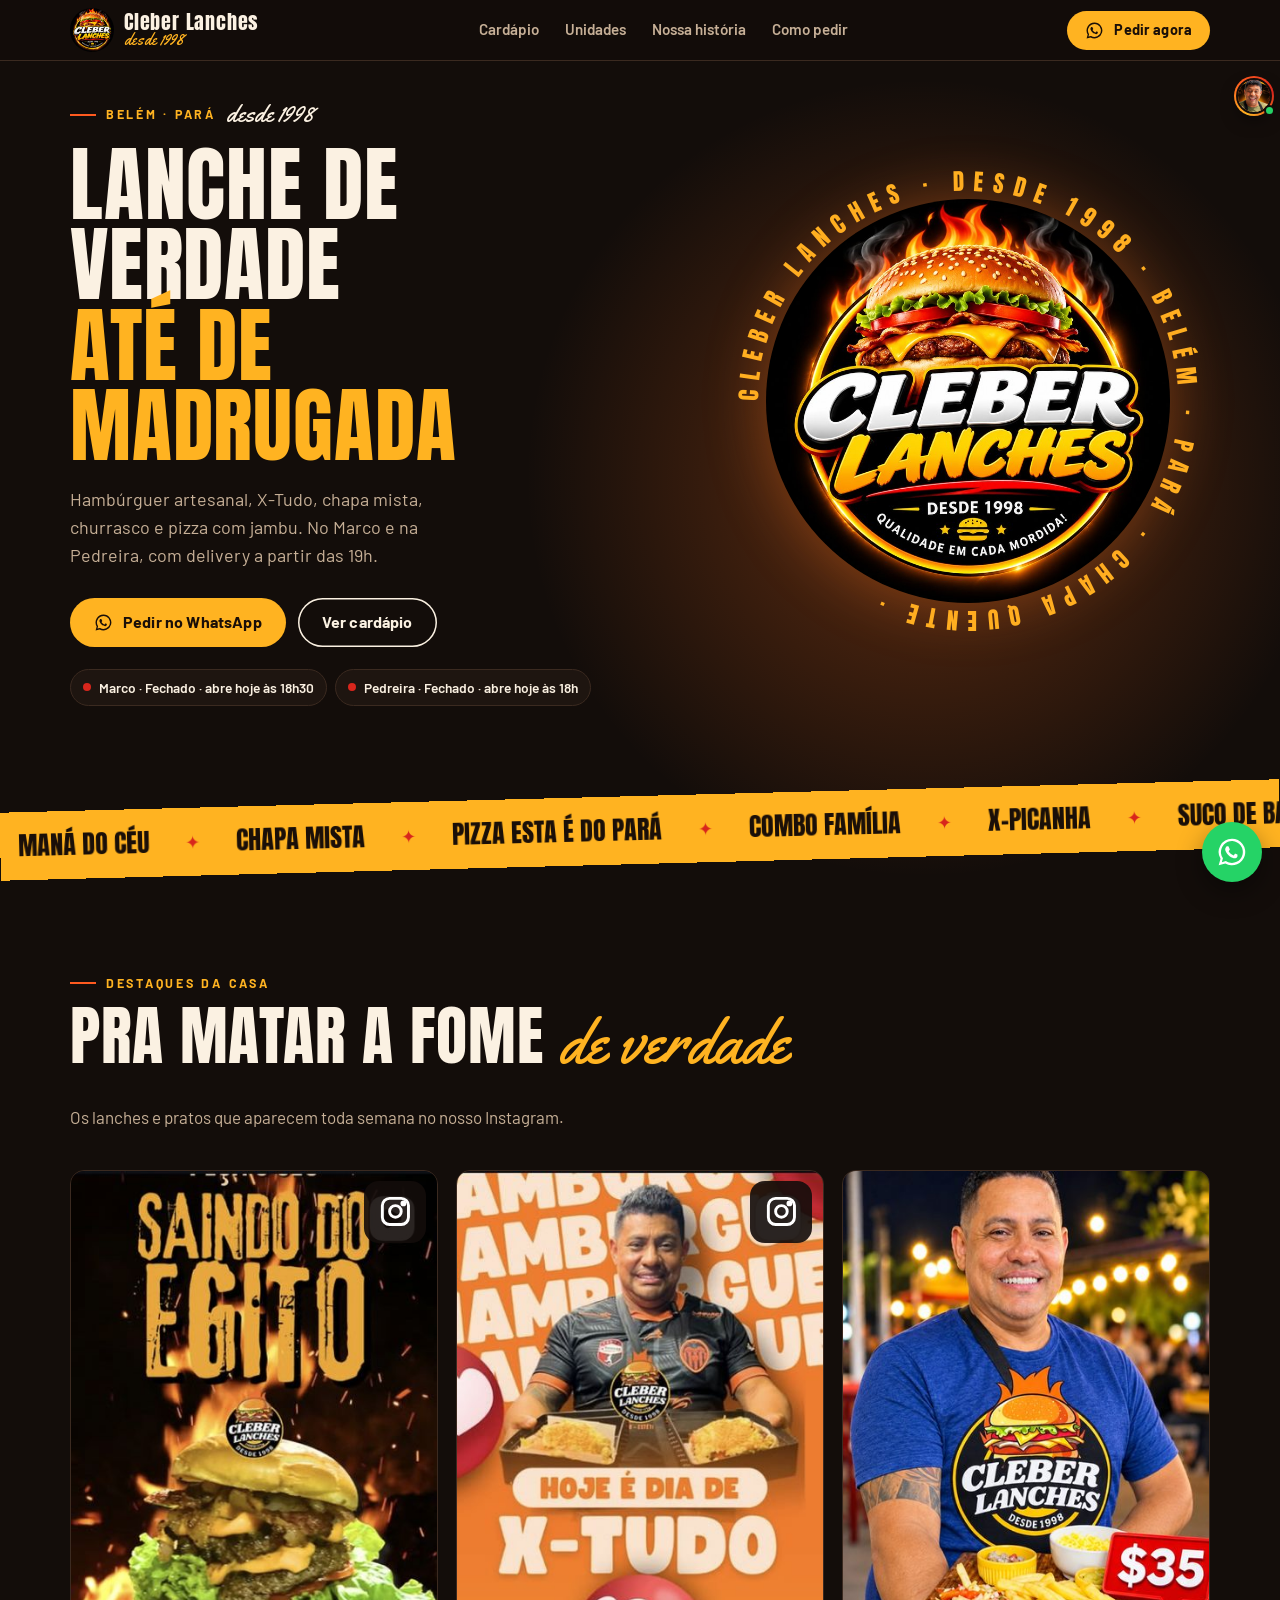
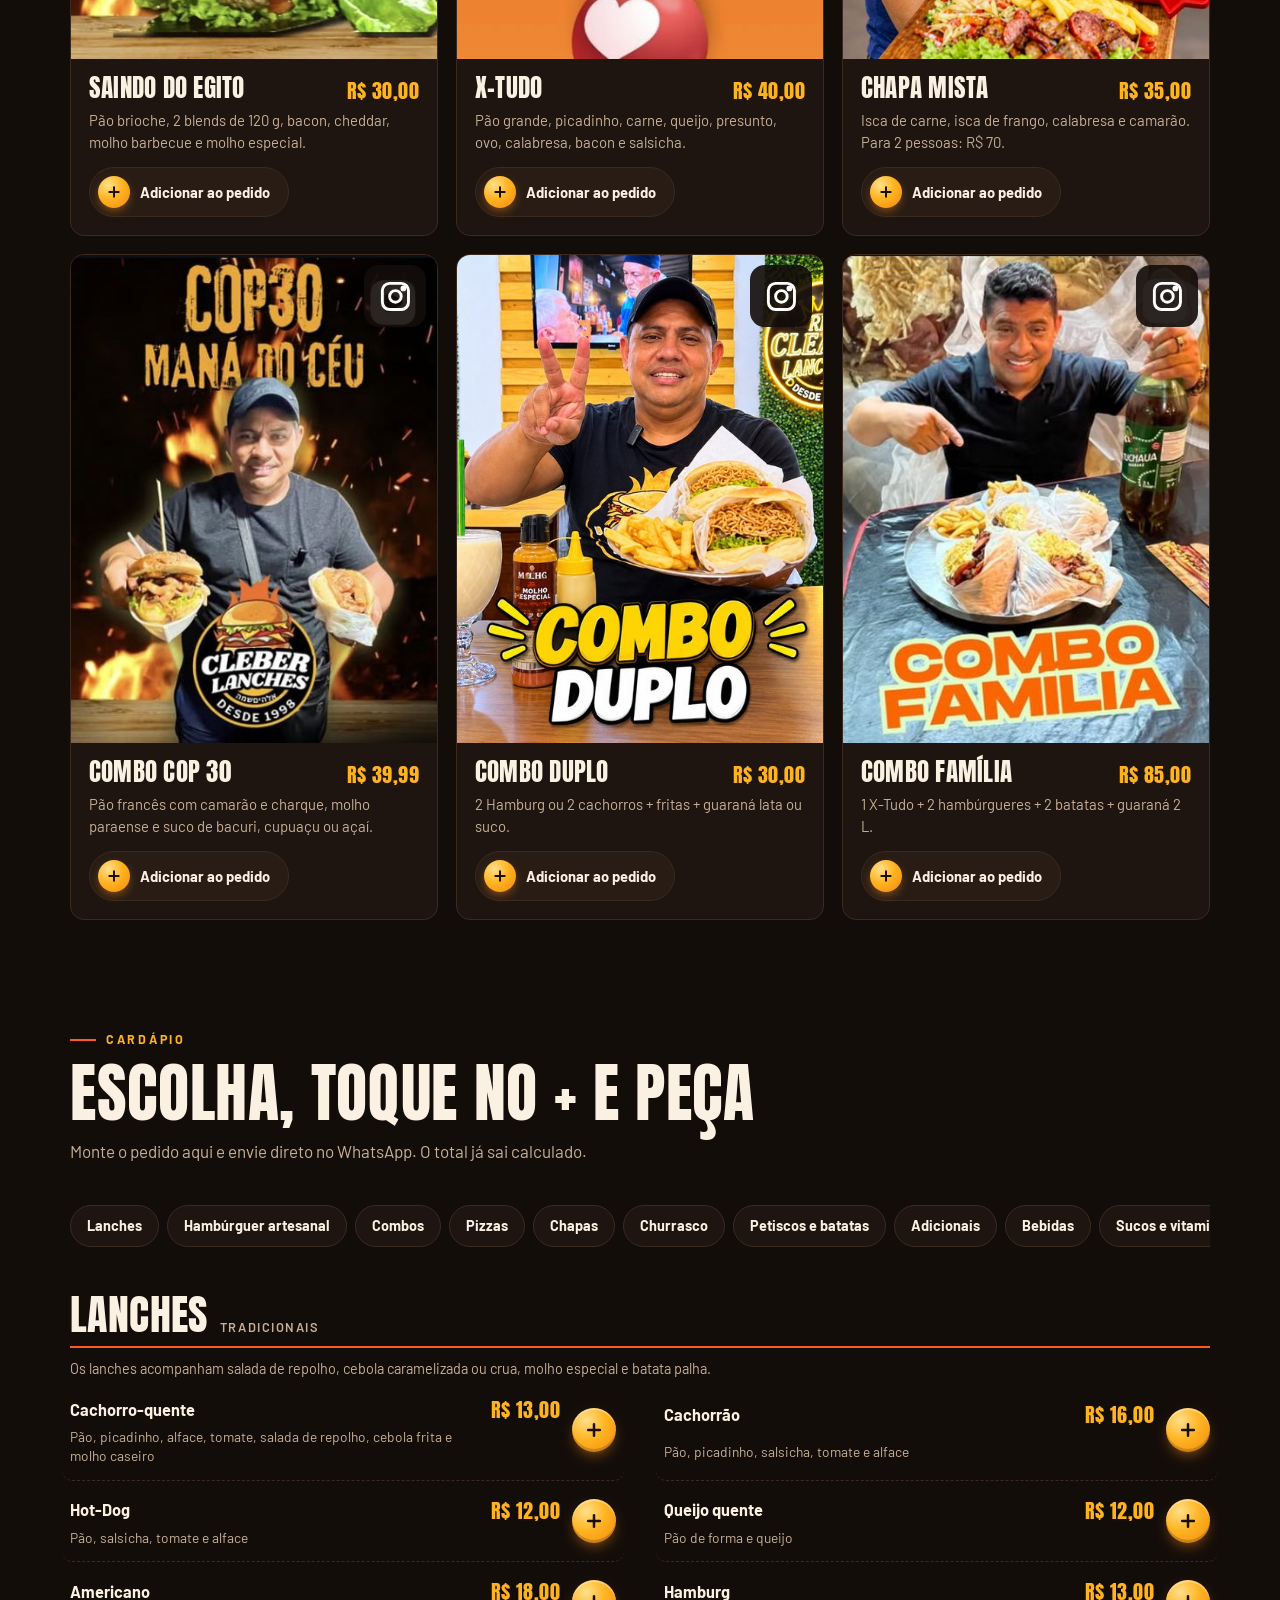
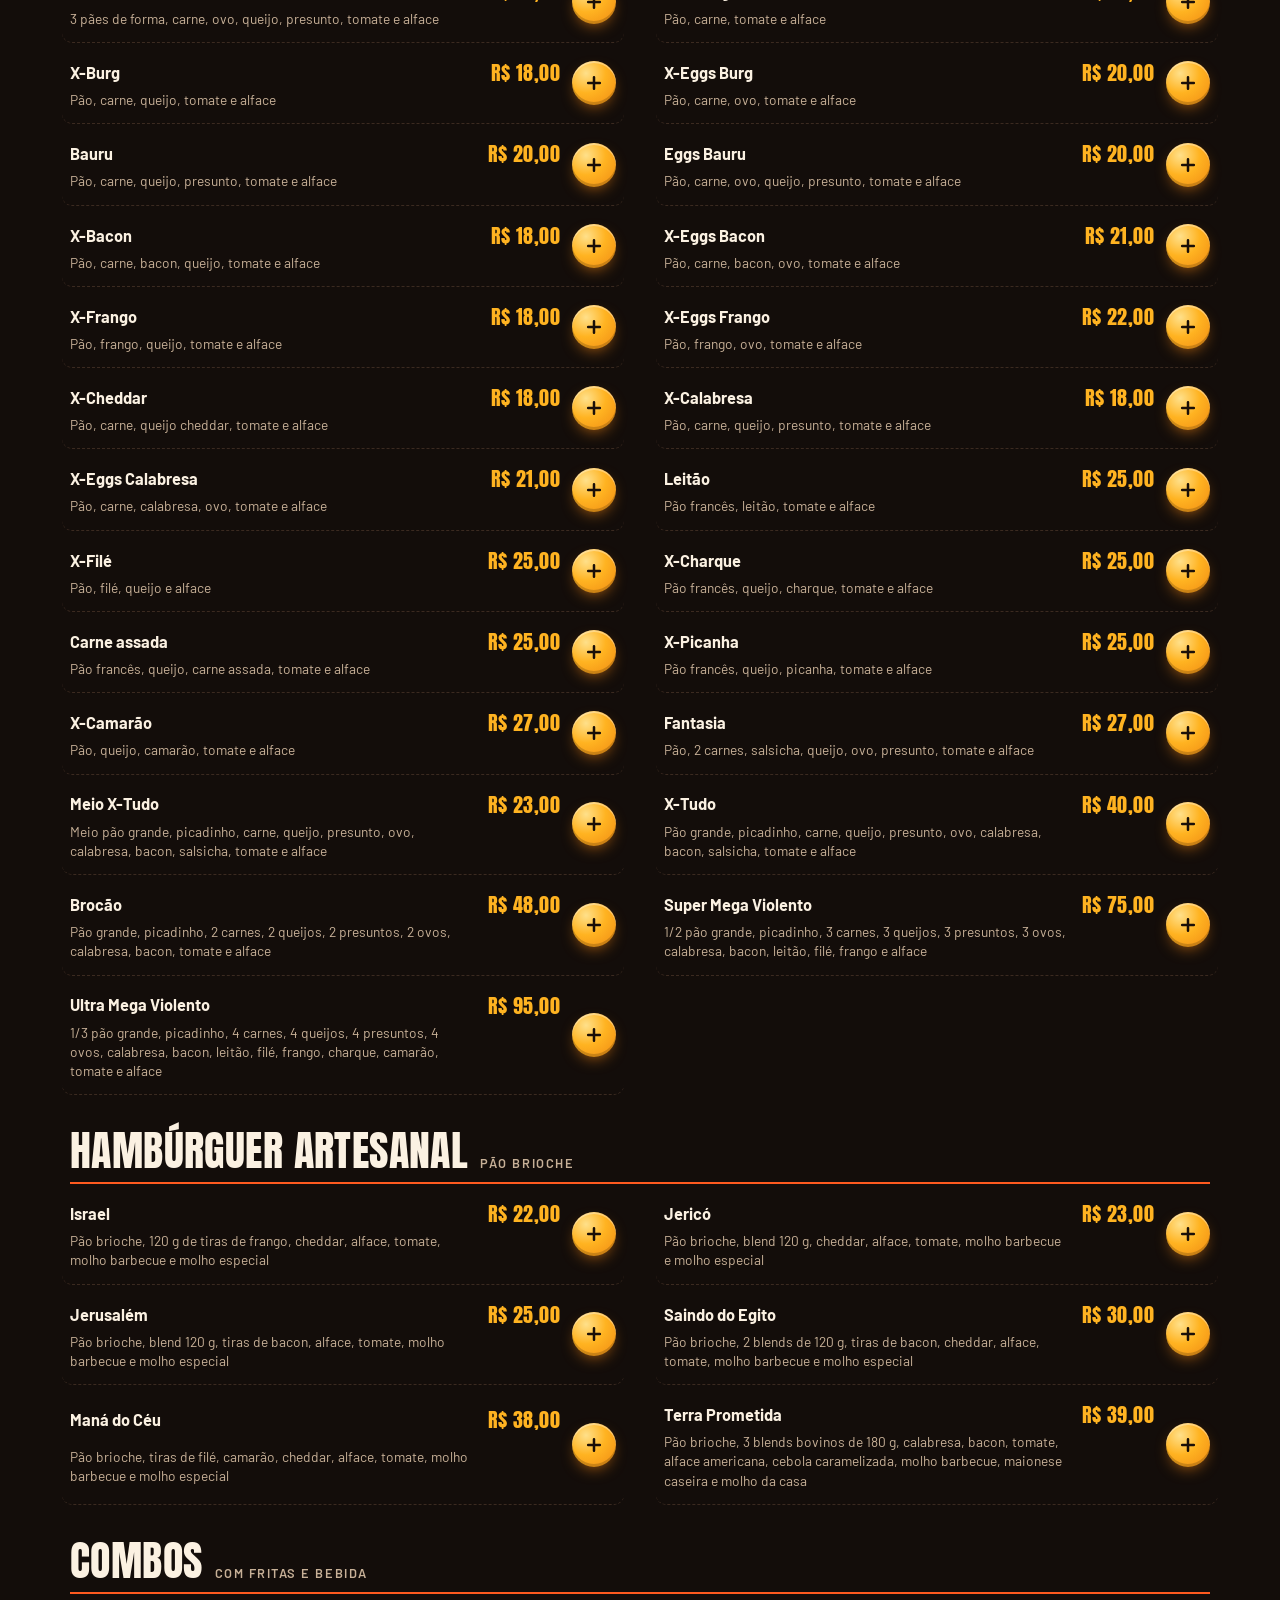
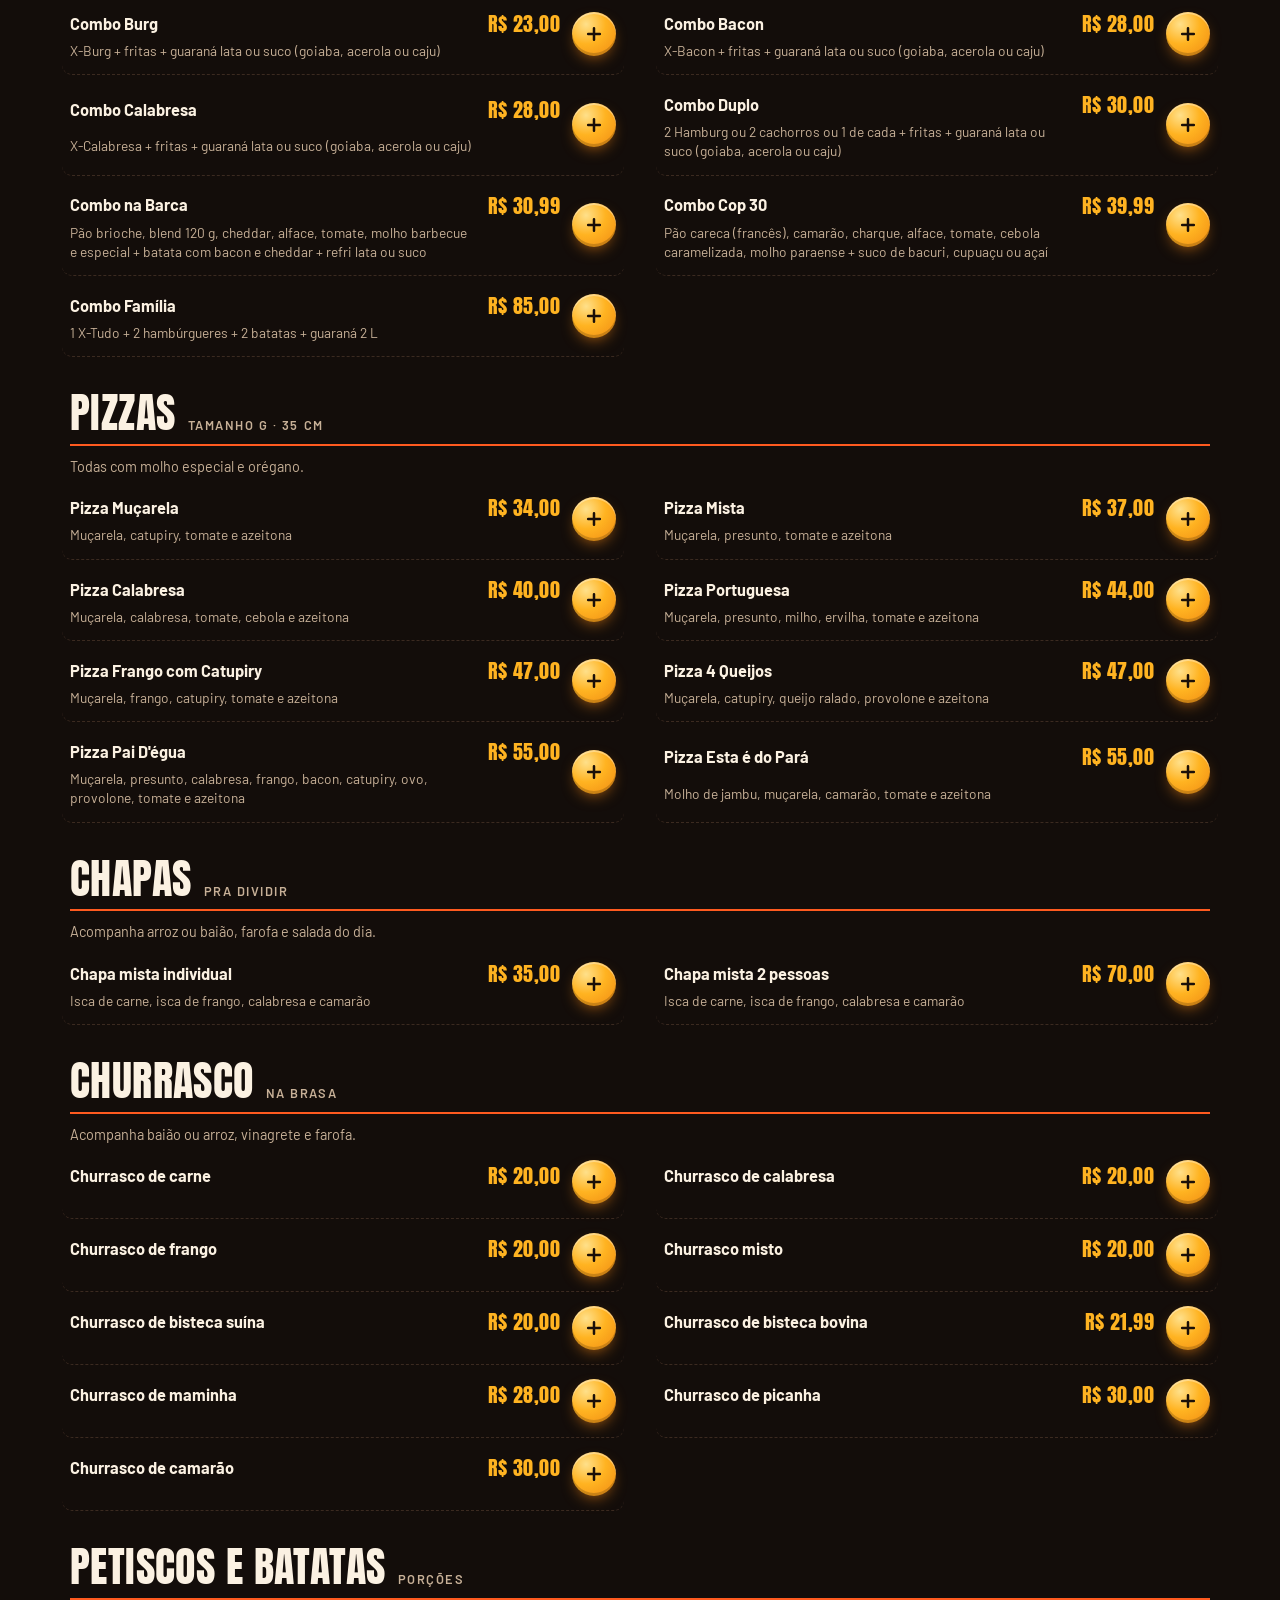
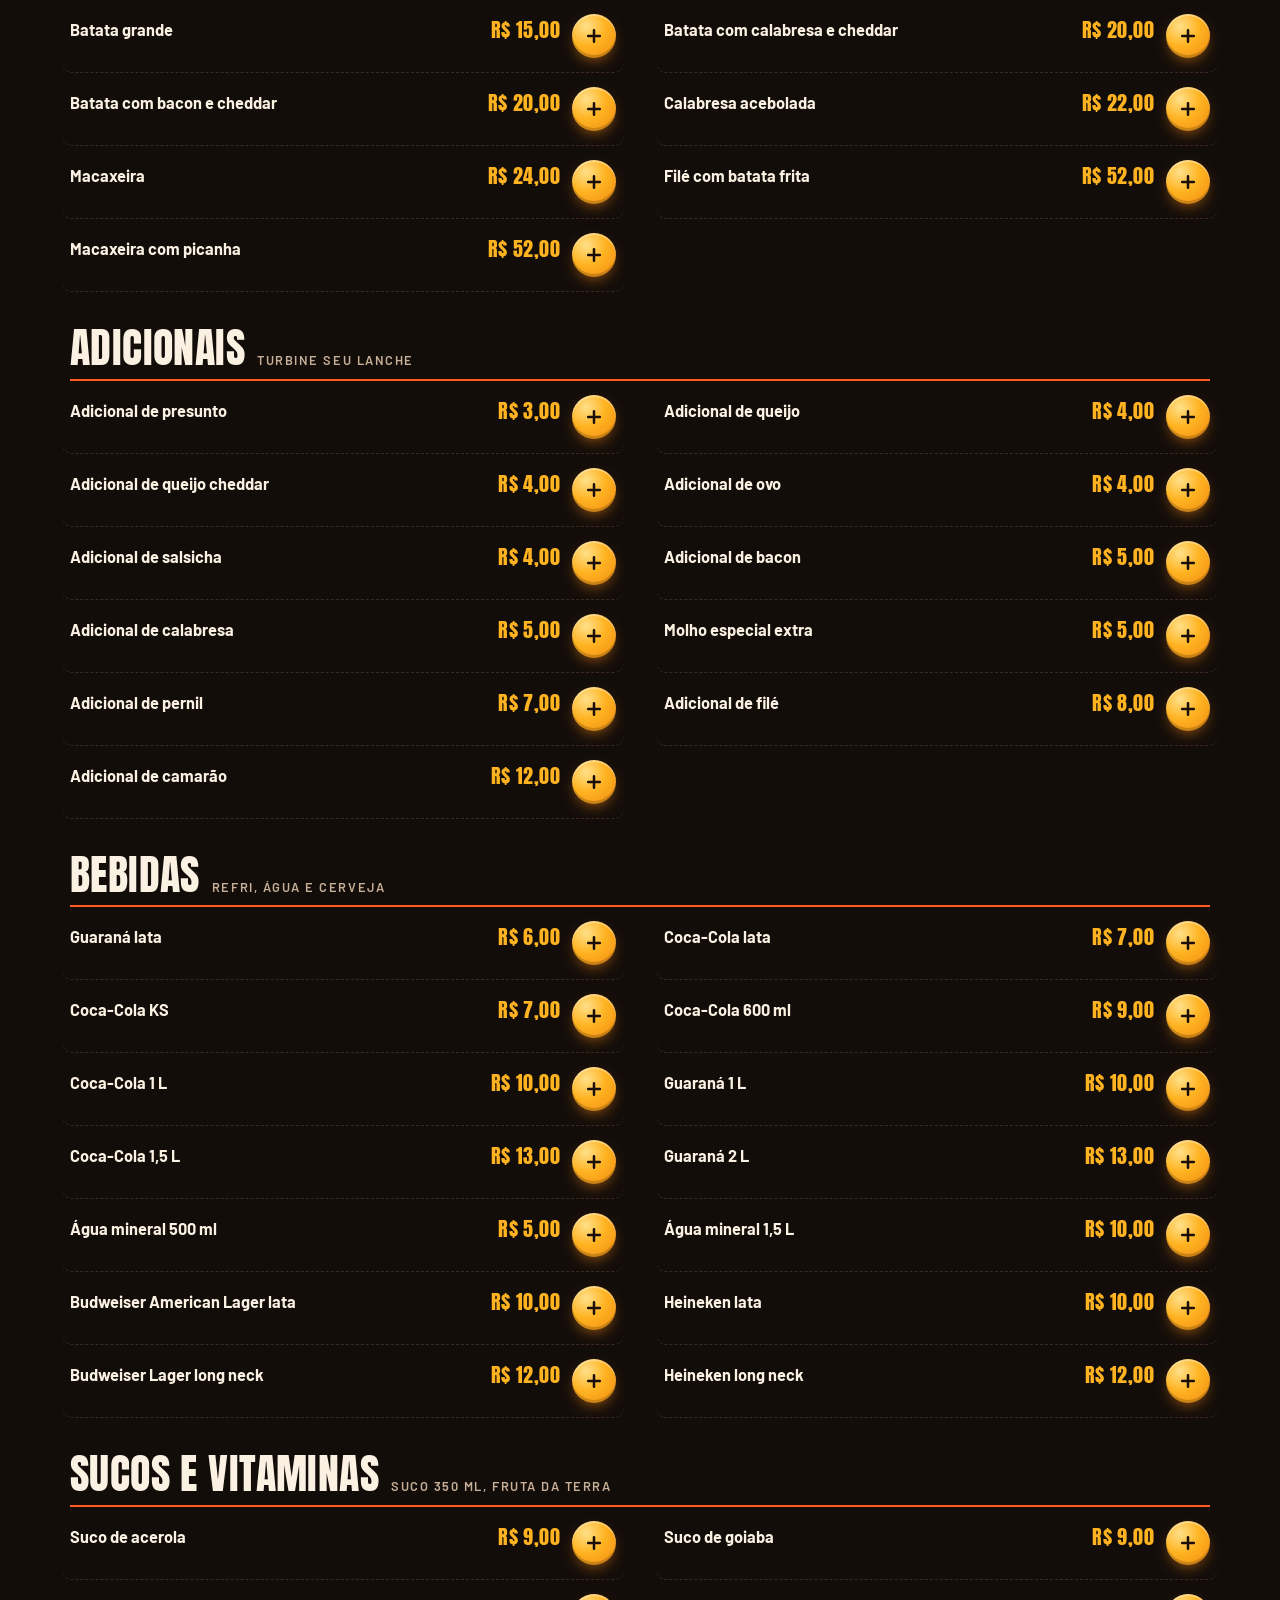
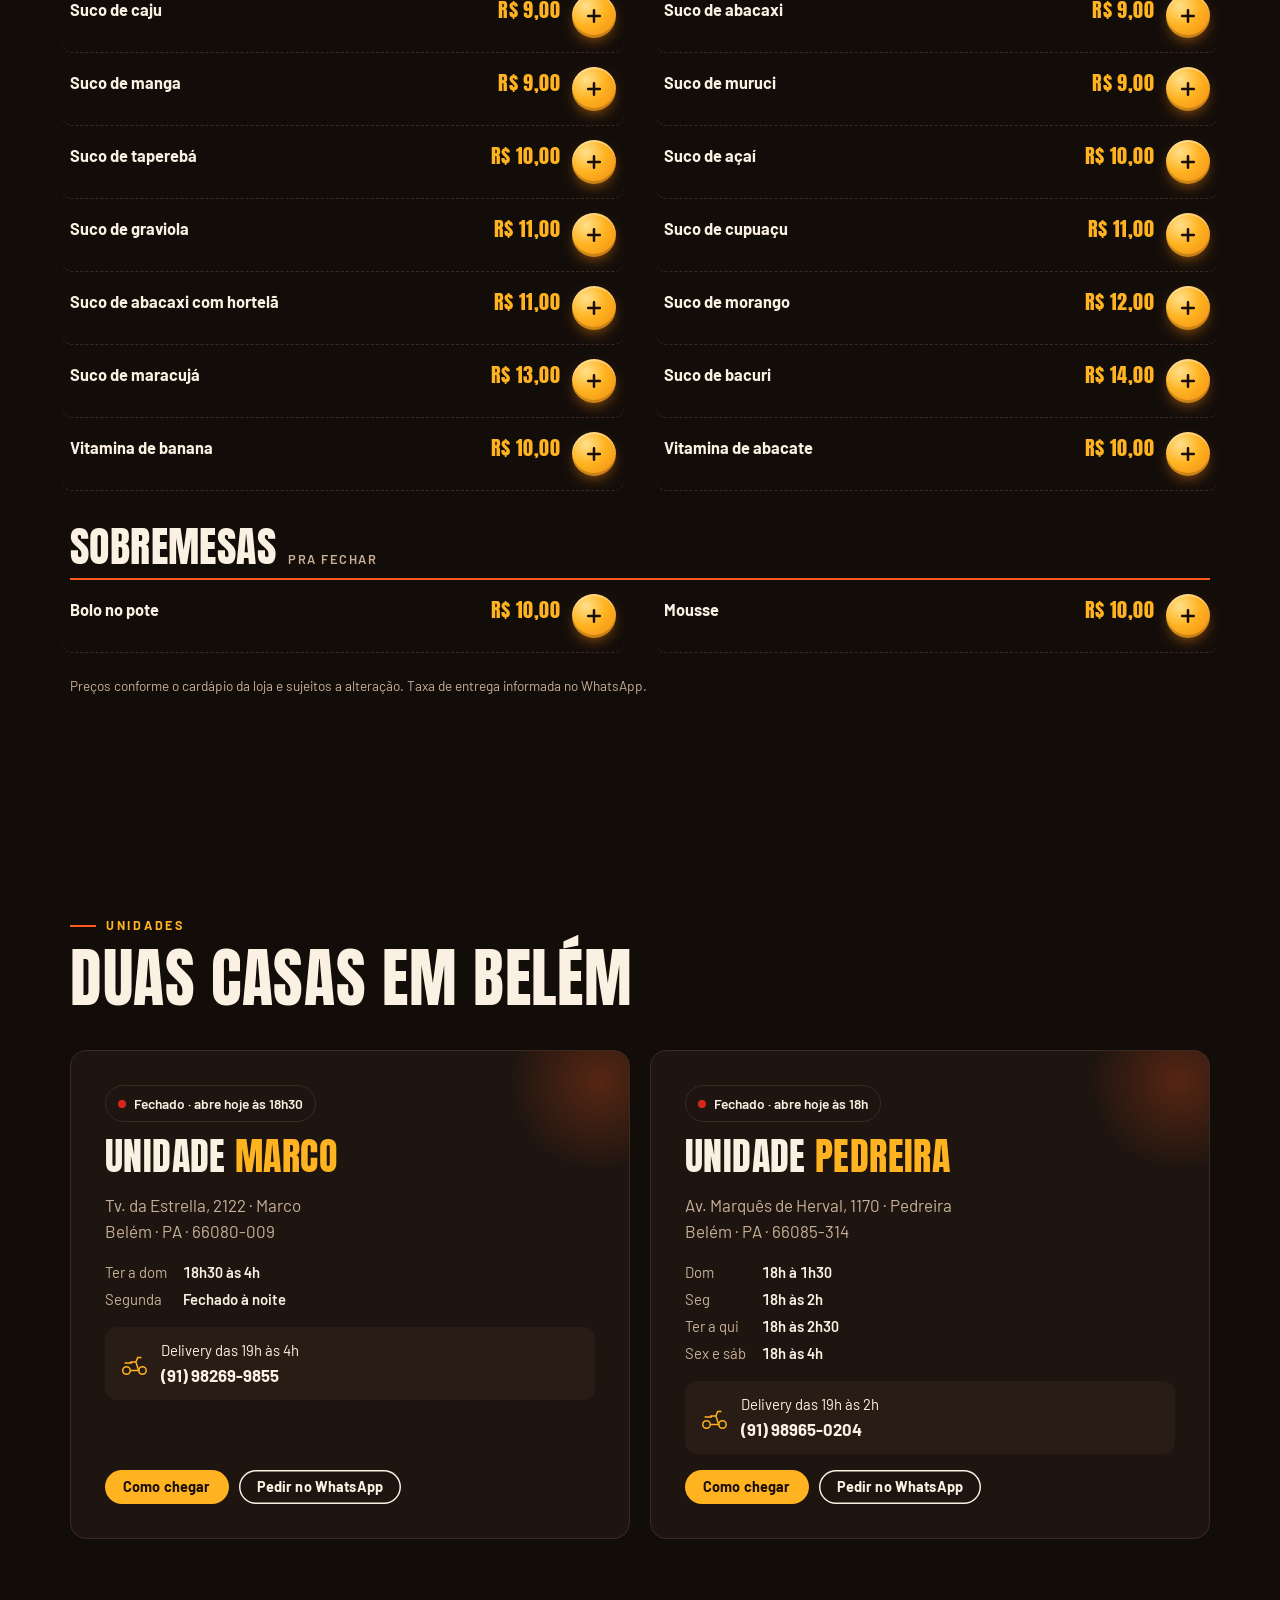
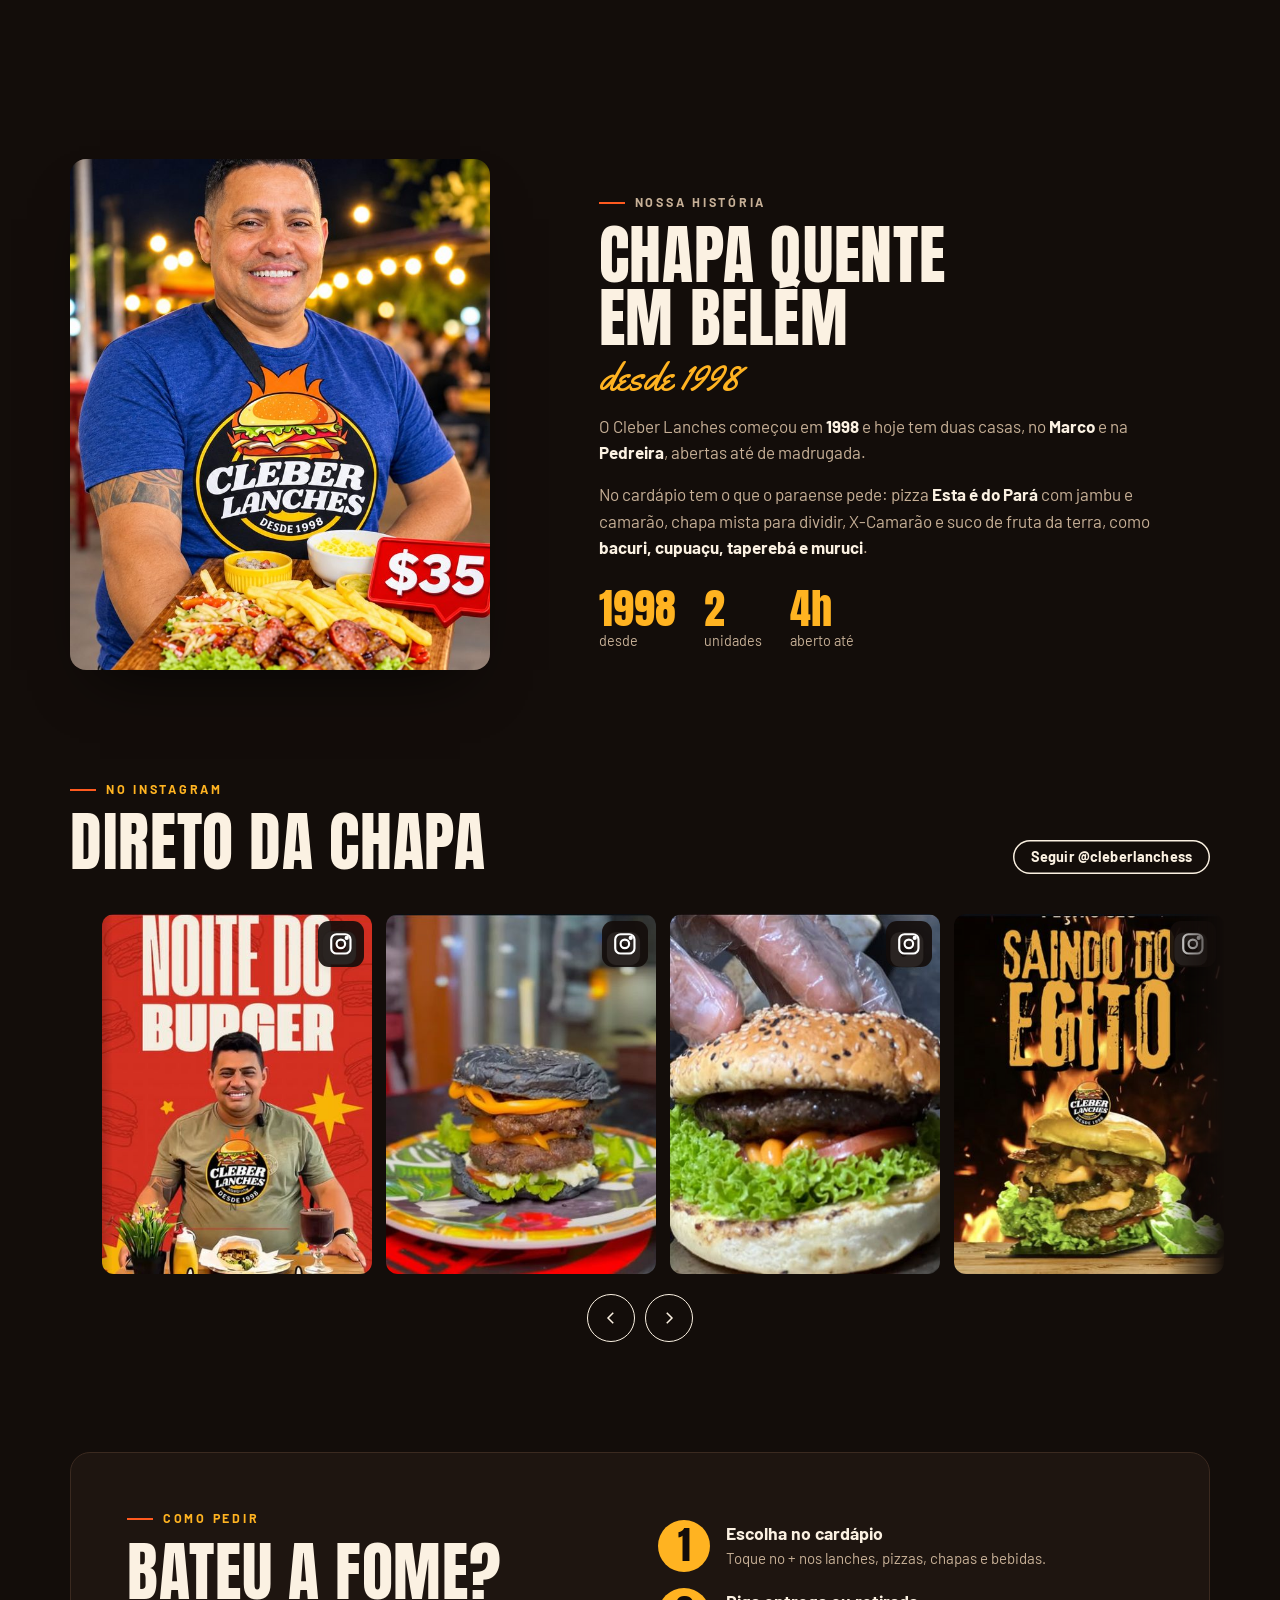
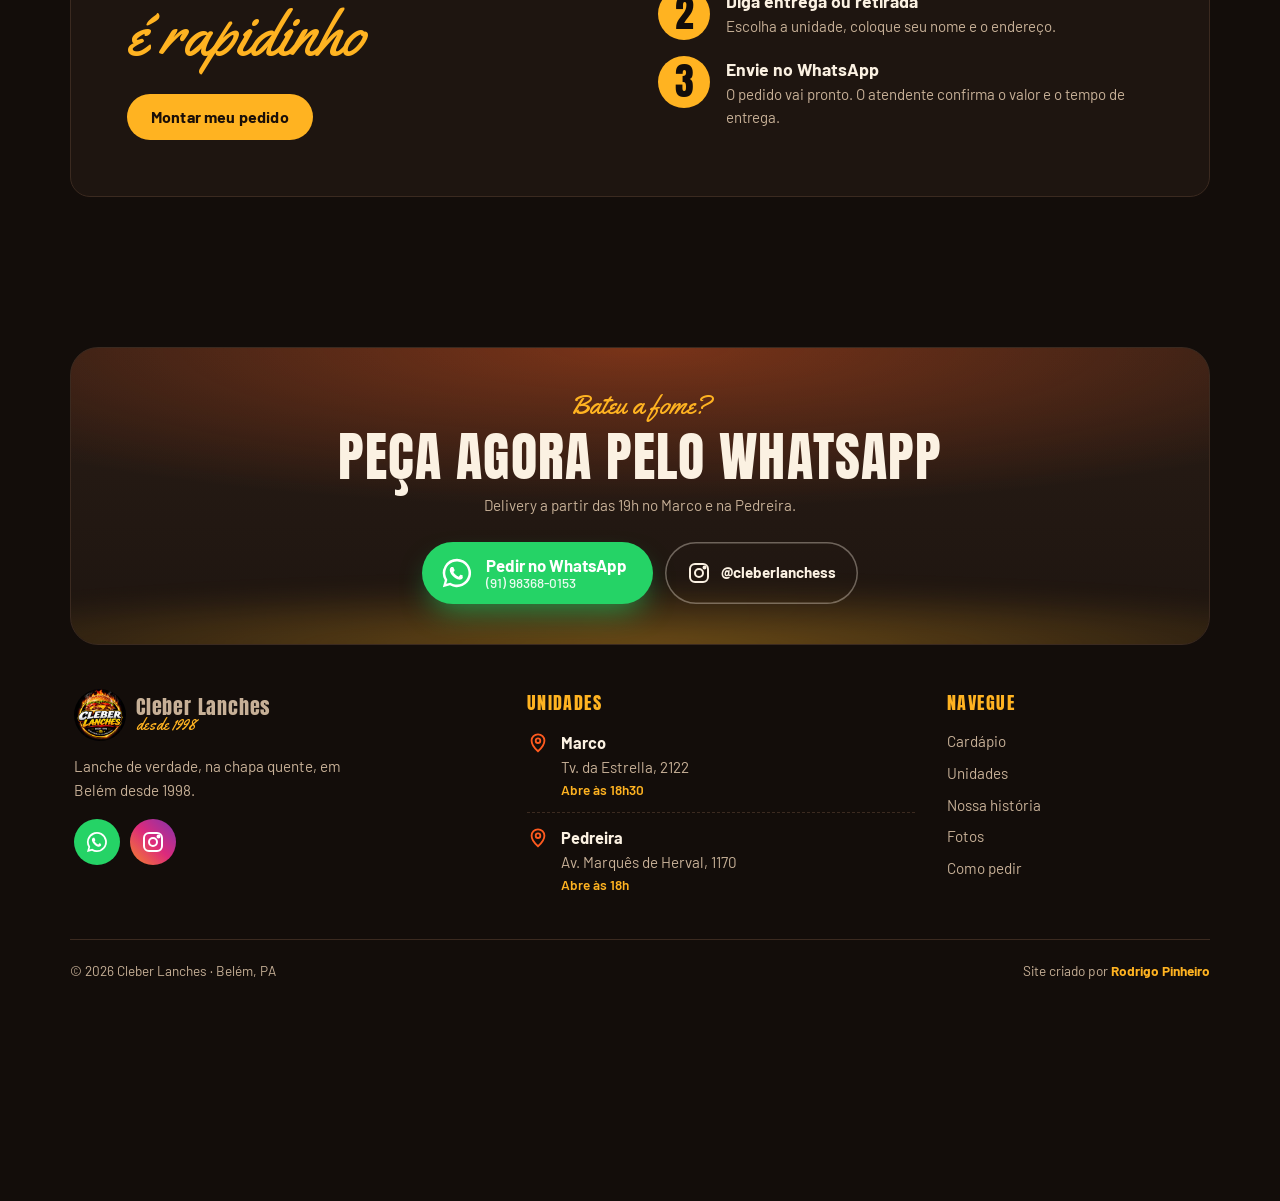
==== index.html @ 730f3876 "Novo rodapé de lançamento com WhatsApp, Instagram e unidades Co-Authored-By: Claude Opus 5.5 <norepl" ====
<!doctype html><html lang="pt-BR"><head><meta charset="utf-8"><meta name="theme-color" content="#130d0a"><meta name="viewport" content="width=device-width,initial-scale=1,viewport-fit=cover"><style>:root{color-scheme:dark}body{margin:0}img{max-width:100%}[hidden]{display:none!important}</style><title>Cleber Lanches</title>
<meta name="claude:viewport-fit-sides" content="cover">
<link rel="preconnect" href="https://fonts.googleapis.com">
<link rel="stylesheet" href="https://fonts.googleapis.com/css2?family=Anton&family=Barlow:wght@400;500;600;700&family=Yellowtail&display=swap">
<style>
/* Layout: lanchonete à noite em Belém — chapa quente no topo, letreiro correndo, cardápio de balcão com pedido direto no WhatsApp */
:root{
  --bg:#130d0a; --panel:#1e1510; --panel2:#281c15; --line:#3b2a20; --fg:#fbf1e2; --muted:#c7b097;
  --amber:#ffb321; --flame:#ff5a1f; --red:#d8261c; --wa:#25d366;
  --display:"Anton","Impact","Arial Narrow Bold",sans-serif;
  --body:"Barlow","Helvetica Neue",Arial,sans-serif;
  --script:"Yellowtail","Brush Script MT",cursive;
  --ease:cubic-bezier(.2,.7,.2,1);
  color-scheme:dark;
}
*{box-sizing:border-box}
html{overflow-x:hidden;overflow-x:clip;scroll-behavior:smooth}
body{background:var(--bg);color:var(--fg);font-family:var(--body);font-size:17px;line-height:1.55;overflow-x:hidden;overflow-x:clip;-webkit-font-smoothing:antialiased;
  padding-left:max(16px,env(safe-area-inset-left,0px));padding-right:max(16px,env(safe-area-inset-right,0px))}
body::before{content:"";position:fixed;inset:0 0 auto;height:env(safe-area-inset-top,0px);z-index:30;background:var(--bg)}
.wrap{max-width:1140px;margin:0 auto}
.bleed{margin-inline:calc(-1 * max(16px,env(safe-area-inset-left,0px)))}
img{max-width:100%;display:block}
a{color:inherit}
:focus-visible{outline:2px solid var(--amber);outline-offset:3px;border-radius:6px}
h1,h2,h3{font-family:var(--display);font-weight:400;line-height:.98;letter-spacing:.01em;text-transform:uppercase;margin:0;text-wrap:balance}
h2{font-size:clamp(2.3rem,6.4vw,4rem)}
p{margin:0}
.script{font-family:var(--script);color:var(--amber);text-transform:none;letter-spacing:0}
.eyebrow{font-weight:700;font-size:.78rem;letter-spacing:.22em;text-transform:uppercase;color:var(--amber);margin-bottom:12px;display:flex;align-items:center;gap:10px}
.eyebrow::before{content:"";width:26px;height:2px;background:var(--flame)}
.lede{color:var(--muted);max-width:52ch;margin-top:14px}
section{padding-block:clamp(64px,10vw,110px)}
.price{font-family:var(--display);font-size:1.25rem;color:var(--amber);white-space:nowrap;font-variant-numeric:tabular-nums;letter-spacing:.02em}
.ask{font-size:.78rem;font-weight:600;color:var(--muted);white-space:nowrap;text-transform:uppercase;letter-spacing:.08em}

/* header */
header{position:fixed;top:env(safe-area-inset-top,0px);left:0;right:0;z-index:20;background:rgba(19,13,10,.94);-webkit-backdrop-filter:blur(10px);backdrop-filter:blur(10px);
  border-bottom:1px solid var(--line);padding:8px max(16px,env(safe-area-inset-left,0px))}
header .wrap{display:flex;align-items:center;justify-content:space-between;gap:14px}
.brand{display:flex;align-items:center;gap:10px;text-decoration:none}
.brand img{width:44px;height:44px;border-radius:50%}
.brand span{font-family:var(--display);font-size:1.25rem;letter-spacing:.04em;line-height:1}
.brand small{display:block;font-family:var(--script);font-size:1rem;color:var(--amber);letter-spacing:0}
nav.top{display:flex;gap:26px;font-weight:600;font-size:.95rem}
nav.top a{text-decoration:none;color:var(--muted);transition:color .2s}
nav.top a:hover{color:var(--fg)}
.menu-btn{display:none;width:44px;height:44px;border-radius:50%;border:1px solid var(--line);color:var(--fg);place-items:center;text-decoration:none}
.menu-btn svg{width:20px;height:20px}
@media (max-width:880px){nav.top,header .head-cta{display:none}.menu-btn{display:grid}}
#mnav{position:fixed;inset:0;z-index:40;background:var(--bg);display:flex;flex-direction:column;justify-content:center;gap:4px;padding:80px max(28px,env(safe-area-inset-left,0px)) 40px;
  clip-path:circle(0 at calc(100% - 40px) 34px);visibility:hidden;transition:clip-path .7s var(--ease),visibility .7s}
#mnav.open,#mnav:target{clip-path:circle(150% at calc(100% - 40px) 34px);visibility:visible}
#mnav a{font-family:var(--display);font-size:2.8rem;text-transform:uppercase;text-decoration:none;line-height:1.15}
#mnav a:nth-child(even){color:var(--amber)}
#mnav .close{position:absolute;top:calc(14px + env(safe-area-inset-top,0px));right:max(16px,env(safe-area-inset-right,0px));width:44px;height:44px;border-radius:50%;border:1px solid var(--line);display:grid;place-items:center;font-size:1.5rem;text-decoration:none;font-family:var(--body)}

.btn{position:relative;overflow:hidden;isolation:isolate;display:inline-flex;align-items:center;justify-content:center;gap:10px;padding:15px 24px;border-radius:999px;border:0;cursor:pointer;
  background:var(--amber);color:#1a0f08;font:700 1rem/1 var(--body);text-decoration:none;letter-spacing:.01em;transition:color .35s,transform .2s}
.btn::before{content:"";position:absolute;inset:0;background:var(--flame);transform:translateY(101%);transition:transform .45s var(--ease);z-index:-1}
.btn:hover::before{transform:none}.btn:hover{color:#fff}
.btn:active{transform:scale(.97)}
.btn.line{background:transparent;color:var(--fg);box-shadow:inset 0 0 0 1.5px var(--fg)}
.btn.line::before{background:var(--fg)}.btn.line:hover{color:var(--bg)}
.btn.small{padding:10px 18px;font-size:.9rem}
.btn svg{width:19px;height:19px;flex:none}

/* hero */
.hero{display:grid;grid-template-columns:minmax(0,1.1fr) minmax(0,.9fr);gap:clamp(28px,5vw,64px);align-items:center;padding-top:calc(96px + env(safe-area-inset-top,0px));padding-bottom:clamp(48px,7vw,80px);position:relative}
.hero::before{content:"";position:absolute;right:-10%;top:10%;width:70%;aspect-ratio:1;background:radial-gradient(closest-side,rgba(255,110,30,.33),rgba(255,90,31,0));pointer-events:none;z-index:-1}
.hero .eyebrow .script{font-size:1.5rem;letter-spacing:0;text-transform:none;color:var(--fg);font-weight:400}
.hero>div{min-width:0}
.hero h1{font-size:clamp(3rem,11vw,5.4rem)}
@media (min-width:861px){.hero h1{font-size:clamp(3.4rem,6.4vw,5.6rem)}}
.hero h1 .hot{color:var(--amber);display:block}
.hero p.sub{font-size:1.12rem;color:var(--muted);max-width:40ch;margin-top:20px}
.ctas{display:flex;flex-wrap:wrap;gap:12px;margin-top:28px}
.status{display:flex;flex-wrap:wrap;gap:8px;margin-top:22px}
.chip{display:inline-flex;align-items:center;gap:8px;padding:7px 12px;border-radius:999px;background:var(--panel);border:1px solid var(--line);font-size:.86rem;font-weight:600}
.chip i{width:8px;height:8px;border-radius:50%;background:var(--muted);flex:none}
.chip.open i{background:var(--wa);box-shadow:0 0 0 0 rgba(37,211,102,.6);animation:live 2s infinite}
.chip.closed i{background:var(--red)}
@keyframes live{0%,100%{box-shadow:0 0 0 0 rgba(37,211,102,.55)}50%{box-shadow:0 0 0 6px rgba(37,211,102,0)}}
.portrait{position:relative;width:min(100%,460px);justify-self:center;aspect-ratio:1}
.portrait img{position:absolute;inset:6%;width:88%;height:88%;border-radius:50%;object-fit:cover;filter:drop-shadow(0 0 30px rgba(255,120,30,.35))}
.portrait svg.ring{position:absolute;inset:0;width:100%;height:100%;animation:spin 28s linear infinite}
.portrait svg.ring text{font:400 15px var(--display);letter-spacing:6.2px;fill:var(--amber)}
.portrait .tag{position:absolute;left:-3%;bottom:-5%;background:var(--red);color:#fff;font-family:var(--display);text-transform:uppercase;font-size:1.15rem;line-height:1.05;padding:12px 16px;border-radius:10px;transform:rotate(-6deg);box-shadow:0 14px 30px -10px rgba(0,0,0,.6)}
.portrait .tag b{display:block;font-size:1.7rem;color:#ffd96b;font-weight:400}
@keyframes spin{to{transform:rotate(360deg)}}
@media (max-width:860px){.hero{grid-template-columns:1fr}.portrait{width:min(86%,380px);order:-1}}

/* ticker */
.ticker{background:var(--amber);color:#1a0f08;overflow:hidden;padding-block:14px;transform:rotate(-1.5deg);margin-block:10px 0}
.ticker .row{display:flex;width:max-content;animation:tick 38s linear infinite}
.ticker span{font-family:var(--display);font-size:1.6rem;text-transform:uppercase;white-space:nowrap;padding-inline:18px;display:flex;align-items:center;gap:36px}
.ticker span::after{content:"✦";color:var(--red);font-size:1.1rem}
@keyframes tick{to{transform:translateX(-50%)}}

/* featured */
.head{display:flex;justify-content:space-between;align-items:end;gap:16px 32px;flex-wrap:wrap}
.feat{display:grid;grid-template-columns:repeat(3,minmax(0,1fr));gap:18px;margin-top:40px}
@media (max-width:900px){.feat{grid-template-columns:repeat(2,minmax(0,1fr))}}
@media (max-width:540px){.feat{grid-template-columns:1fr}}
.fcard{background:var(--panel);border:1px solid var(--line);border-radius:14px;overflow:hidden;display:flex;flex-direction:column;transition:transform .45s var(--ease),border-color .45s}
.fcard:hover{transform:translateY(-6px);border-color:var(--amber)}
.fcard .ph{aspect-ratio:3/4;overflow:hidden;background:#000;position:relative}
.fcard .ph img{width:100%;height:100%;object-fit:cover;transition:transform 1s var(--ease)}
.fcard:hover .ph img{transform:scale(1.07)}
.fcard .t{padding:16px 18px 18px;display:grid;grid-template-columns:minmax(0,1fr) auto;gap:4px 12px;align-items:start;flex:1}
.fcard h3{font-size:1.55rem;line-height:1.05}
.fcard p{grid-column:1/-1;color:var(--muted);font-size:.93rem;line-height:1.45}
.fcard .act{grid-column:1/-1;margin-top:10px}

/* add buttons (only with JS) */
.add{position:relative;flex:none;display:inline-grid;place-items:center;text-decoration:none;cursor:pointer;-webkit-tap-highlight-color:transparent}
.add.mini{width:44px;height:44px;border-radius:50%;color:#1a0f08;background:radial-gradient(circle at 32% 28%,#ffe08a 0%,var(--amber) 45%,#f08a12 100%);
  box-shadow:0 6px 16px -6px rgba(255,140,20,.75),inset 0 -3px 0 rgba(0,0,0,.18),inset 0 2px 0 rgba(255,255,255,.35);transition:transform .2s var(--ease),box-shadow .25s,background .25s}
.add.mini svg{width:20px;height:20px;transition:transform .35s var(--ease)}
.add.mini:hover{transform:scale(1.08);box-shadow:0 10px 22px -6px rgba(255,140,20,.9),inset 0 -3px 0 rgba(0,0,0,.18),inset 0 2px 0 rgba(255,255,255,.35)}
.add.mini:hover svg{transform:rotate(90deg)}
.add.mini:active{transform:scale(.9)}
.add.mini .q{position:absolute;top:-5px;right:-5px;min-width:20px;height:20px;padding:0 5px;border-radius:999px;background:var(--red);color:#fff;font:700 .72rem/20px var(--body);text-align:center;border:2px solid var(--bg);display:none}
.add.mini.has .q{display:block}
.add.ok{background:radial-gradient(circle at 32% 28%,#8ff0b4 0%,var(--wa) 55%,#159a48 100%)!important;color:#04210f}
.add.ok::after{content:"";position:absolute;inset:0;border-radius:inherit;animation:addring .6s ease-out}
@keyframes addring{from{box-shadow:0 0 0 0 rgba(37,211,102,.7)}to{box-shadow:0 0 0 14px rgba(37,211,102,0)}}
.add.wide{display:inline-flex;gap:10px;padding:8px 18px 8px 8px;border-radius:999px;background:var(--panel2);border:1px solid var(--line);color:var(--fg);font:700 .92rem var(--body);transition:border-color .2s}
.add.wide:hover{border-color:var(--amber)}
.add.wide i{width:32px;height:32px;border-radius:50%;display:grid;place-items:center;color:#1a0f08;background:radial-gradient(circle at 32% 28%,#ffe08a 0%,var(--amber) 45%,#f08a12 100%);box-shadow:0 4px 12px -4px rgba(255,140,20,.8)}
.add.wide i svg{width:16px;height:16px}

/* menu */
.chips{position:sticky;top:calc(env(safe-area-inset-top,0px) + 61px);z-index:9;display:flex;gap:8px;overflow-x:auto;scrollbar-width:none;padding-block:12px;margin-top:28px;background:var(--bg);
  box-shadow:0 0 0 100vmax var(--bg);clip-path:inset(0 -100vmax)}
.chips::-webkit-scrollbar{display:none}
.chips a{flex:none;padding:9px 16px;border-radius:999px;border:1px solid var(--line);background:var(--panel);text-decoration:none;font-weight:700;font-size:.9rem;transition:background .2s,color .2s,border-color .2s}
.chips a:hover{border-color:var(--amber);color:var(--amber)}
.cat{padding-top:36px;scroll-margin-top:130px}
.cat h3{font-size:clamp(1.9rem,4.5vw,2.6rem);display:flex;align-items:baseline;gap:12px;flex-wrap:wrap;border-bottom:2px solid var(--flame);padding-bottom:10px}
.catnote{color:var(--muted);font-size:.9rem;margin-top:10px}
.cat h3 small{font-family:var(--body);font-size:.8rem;font-weight:600;letter-spacing:.12em;color:var(--muted)}
.items{list-style:none;padding:0;margin:0;display:grid;grid-template-columns:repeat(2,minmax(0,1fr));column-gap:48px}
@media (max-width:760px){.items{grid-template-columns:1fr}}
.items li{display:grid;grid-template-columns:minmax(0,1fr) auto auto;gap:2px 12px;align-items:center;padding:14px 0;border-bottom:1px dashed var(--line)}
.items li b{font-weight:700;font-size:1.02rem}
.items li small{grid-column:1;color:var(--muted);font-size:.86rem;line-height:1.4}
.items li .price,.items li .ask{grid-row:1;grid-column:2}
.items li .add{grid-row:1/span 2;grid-column:3}
.js .items li{cursor:pointer;border-radius:10px;padding-inline:8px;margin-inline:-8px;transition:background .2s}
.js .items li:hover{background:var(--panel)}
.items li.in{background:rgba(255,179,33,.08)}
.items li.in b::after{content:attr(data-q);display:inline-block;margin-left:8px;padding:1px 8px;border-radius:999px;background:var(--amber);color:#1a0f08;font-size:.75rem;vertical-align:2px}
#toast{position:fixed;z-index:56;left:50%;top:calc(env(safe-area-inset-top,0px) + 72px);transform:translate(-50%,-20px);opacity:0;visibility:hidden;display:flex;align-items:center;gap:10px;
  max-width:calc(100vw - 32px);padding:10px 10px 10px 16px;border-radius:999px;background:var(--wa);color:#04210f;font-weight:700;font-size:.92rem;box-shadow:0 14px 30px -10px rgba(0,0,0,.6);transition:transform .35s var(--ease),opacity .3s,visibility .35s}
#toast.show{transform:translate(-50%,0);opacity:1;visibility:visible}
#toast span{overflow:hidden;text-overflow:ellipsis;white-space:nowrap;min-width:0}
#toast button{flex:none;border:0;border-radius:999px;background:#04210f;color:#fff;font:700 .85rem var(--body);padding:8px 12px;cursor:pointer}
.note{font-size:.85rem;color:var(--muted);margin-top:22px}

/* units */
.units{display:grid;grid-template-columns:repeat(2,minmax(0,1fr));gap:20px;margin-top:40px}
@media (max-width:760px){.units{grid-template-columns:1fr}}
.unit{background:var(--panel);border:1px solid var(--line);border-radius:16px;padding:clamp(22px,4vw,34px);display:flex;flex-direction:column;gap:16px;position:relative;overflow:hidden}
.unit::after{content:"";position:absolute;right:-60px;top:-60px;width:180px;height:180px;border-radius:50%;background:radial-gradient(closest-side,rgba(255,90,31,.25),transparent)}
.unit h3{font-size:2.4rem}
.unit h3 span{color:var(--amber)}
.unit address{font-style:normal;color:var(--muted)}
.hours{display:grid;grid-template-columns:auto 1fr;gap:4px 16px;font-size:.93rem;margin:0}
.hours dt{color:var(--muted)}
.hours dd{margin:0;font-variant-numeric:tabular-nums;font-weight:600}
.deliv{display:flex;align-items:center;gap:12px;background:var(--panel2);border-radius:12px;padding:12px 14px;font-size:.93rem}
.deliv svg{width:30px;height:30px;color:var(--amber);flex:none}
.deliv b{display:block;font-size:1.05rem}
.unit .acts{display:flex;flex-wrap:wrap;gap:10px;margin-top:auto}

/* story */
.story{display:grid;grid-template-columns:minmax(0,.85fr) minmax(0,1.15fr);gap:clamp(28px,6vw,80px);align-items:center}
.story .ph{border-radius:16px;overflow:hidden;max-width:420px;transform:rotate(-2deg);box-shadow:0 30px 60px -30px rgba(0,0,0,.8)}
.story .ph img{width:100%;height:auto}
.story h2 .script{display:block;font-size:.62em;margin-top:8px}
.story p{margin-top:16px;max-width:56ch;color:var(--muted)}
.story p strong{color:var(--fg)}
.facts{display:flex;flex-wrap:wrap;gap:28px;margin-top:28px}
.facts div{font-size:.9rem;color:var(--muted)}
.facts b{display:block;font-family:var(--display);font-weight:400;font-size:2.6rem;line-height:1;color:var(--amber)}
@media (max-width:860px){.story{grid-template-columns:1fr}}

/* gallery */
.marq{overflow-x:auto;overflow-y:hidden;margin-top:40px;scrollbar-width:none;cursor:grab;-webkit-user-select:none;user-select:none;
  -webkit-mask-image:linear-gradient(90deg,transparent,#000 5%,#000 95%,transparent);mask-image:linear-gradient(90deg,transparent,#000 5%,#000 95%,transparent)}
.marq::-webkit-scrollbar{display:none}
.marq.drag{cursor:grabbing}
.marq img{-webkit-user-drag:none;pointer-events:none}
.marq .ig{-webkit-user-drag:none}
.track{display:flex;gap:14px;width:max-content;padding-inline:5vw}
.track figure{margin:0;width:clamp(200px,24vw,270px);flex:none;border-radius:12px;overflow:hidden;aspect-ratio:3/4;background:#000;position:relative}
.ig{position:absolute;top:2%;right:3%;width:17%;min-width:36px;aspect-ratio:1;border-radius:24%;background:rgba(19,13,10,.9);display:grid;place-items:center;z-index:2;color:#fff;transition:transform .2s,background .2s}
.ig:hover{transform:scale(1.08);background:var(--flame)}
.ig svg{width:56%;height:56%;color:#fff}
.track img{width:100%;height:100%;object-fit:cover;transition:transform .9s var(--ease)}
.track figure:hover img{transform:scale(1.06)}
.gctrl{display:flex;justify-content:center;gap:10px;margin-top:20px}
.gctrl button{width:48px;height:48px;border-radius:50%;border:1.5px solid var(--fg);background:transparent;color:var(--fg);cursor:pointer;display:grid;place-items:center;transition:background .25s,color .25s}
.gctrl button:hover{background:var(--fg);color:var(--bg)}
.gctrl svg{width:18px;height:18px}

/* how to order */
.how{background:var(--panel);border:1px solid var(--line);border-radius:20px;padding:clamp(28px,5vw,56px);display:grid;grid-template-columns:minmax(0,1fr) minmax(0,1fr);gap:36px;align-items:center}
.steps{list-style:none;padding:0;margin:0;display:grid;gap:16px;counter-reset:s}
.steps li{display:grid;grid-template-columns:auto 1fr;gap:16px;align-items:start;counter-increment:s}
.steps li::before{content:counter(s);font-family:var(--display);font-size:2.4rem;line-height:1;color:var(--bg);background:var(--amber);width:52px;height:52px;border-radius:50%;display:grid;place-items:center}
.steps b{display:block;font-size:1.1rem}
.steps p{color:var(--muted);font-size:.94rem}
@media (max-width:860px){.how{grid-template-columns:1fr}}
footer.ft{margin-top:40px;padding-block:0 220px;color:var(--muted);font-size:.95rem}
.ft-cta{position:relative;overflow:hidden;text-align:center;padding:44px 22px 40px;border-radius:28px;
  background:radial-gradient(120% 90% at 50% 0%,rgba(255,90,31,.38),transparent 60%),linear-gradient(180deg,var(--panel2),var(--panel));border:1px solid var(--line)}
.ft-cta::before{content:"";position:absolute;left:-20%;right:-20%;bottom:-60px;height:120px;background:radial-gradient(closest-side,rgba(255,179,33,.35),transparent);filter:blur(10px);animation:ftGlow 3s ease-in-out infinite alternate}
@keyframes ftGlow{to{opacity:.45;transform:scaleX(.9)}}
.ft-cta>*{position:relative}
.ft-kick{font-family:var(--script);color:var(--amber);font-size:1.7rem;line-height:1}
.ft-h{margin:.15em 0 .2em;font:400 clamp(2rem,8vw,3.4rem)/1 var(--display);text-transform:uppercase;letter-spacing:.02em;color:var(--fg)}
.ft-sub{margin:0 0 24px;color:var(--muted)}
.ft-btns{display:flex;flex-wrap:wrap;gap:12px;justify-content:center}
.ft-wa{display:inline-flex;align-items:center;gap:12px;padding:14px 26px 14px 18px;border-radius:999px;background:var(--wa);color:#fff;text-decoration:none;font:700 1.05rem var(--body);
  box-shadow:0 14px 30px -10px rgba(37,211,102,.7);animation:ftBeat 2.6s ease-in-out infinite;transition:transform .2s}
.ft-wa:hover{transform:translateY(-2px)}
.ft-wa svg{width:34px;height:34px;flex:none}
.ft-wa span{text-align:left;line-height:1.15}.ft-wa small{display:block;font-weight:500;opacity:.9;font-size:.85rem}
@keyframes ftBeat{0%,100%{box-shadow:0 14px 30px -10px rgba(37,211,102,.7),0 0 0 0 rgba(37,211,102,.45)}50%{box-shadow:0 14px 30px -10px rgba(37,211,102,.7),0 0 0 14px rgba(37,211,102,0)}}
.ft-ig{display:inline-flex;align-items:center;gap:10px;padding:14px 22px;border-radius:999px;color:var(--fg);text-decoration:none;font-weight:700;box-shadow:inset 0 0 0 1.5px rgba(251,241,226,.35);transition:background .2s}
.ft-ig:hover{background:linear-gradient(45deg,#f58529,#dd2a7b,#8134af);box-shadow:none}
.ft-ig svg{width:24px;height:24px}
.ft-grid{display:grid;grid-template-columns:1.3fr 1.2fr .8fr;gap:32px;padding:44px 4px 32px;border-bottom:1px solid var(--line)}
@media (max-width:760px){.ft-grid{grid-template-columns:1fr;gap:28px}}
.ft-col h3{margin:0 0 14px;font:400 1.1rem var(--display);letter-spacing:.08em;text-transform:uppercase;color:var(--amber)}
.ft-about p{margin:14px 0 16px;max-width:30ch}
.ft-social{display:flex;gap:10px}
.ft-social a{width:46px;height:46px;border-radius:50%;display:grid;place-items:center;color:#fff;text-decoration:none;transition:transform .2s}
.ft-social a:hover{transform:scale(1.1)}
.ft-social svg{width:24px;height:24px}
.s-wa{background:var(--wa)}.s-ig{background:linear-gradient(45deg,#f58529,#dd2a7b,#8134af)}
.ft-unit{display:flex;gap:12px;align-items:flex-start;padding:12px 0;color:var(--muted);text-decoration:none;border-top:1px dashed var(--line)}
.ft-unit:first-of-type{border-top:0;padding-top:0}
.ft-unit svg{width:22px;height:22px;flex:none;color:var(--flame);margin-top:2px}
.ft-unit b{display:block;color:var(--fg);font-size:1.02rem}
.ft-unit em{display:block;font-style:normal;color:var(--amber);font-size:.85rem;font-weight:600}
.ft-unit:hover b{color:var(--amber)}
.ft-nav{display:flex;flex-direction:column;gap:8px}
.ft-nav a{color:var(--muted);text-decoration:none}.ft-nav a:hover{color:var(--amber)}
.ft-bottom{display:flex;flex-wrap:wrap;gap:8px 18px;justify-content:space-between;padding-top:20px;font-size:.85rem}
.ft-bottom a{color:var(--muted);text-decoration:none}.ft-bottom a b{color:var(--amber)}
@media (prefers-reduced-motion:reduce){.ft-wa,.ft-cta::before{animation:none}}
footer .brand img{width:52px;height:52px}


/* credito do criador - aparece no final da pagina */
#devCta{position:fixed;z-index:26;left:50%;bottom:calc(92px + env(safe-area-inset-bottom,0px));width:min(420px,calc(100vw - 32px));
  transform:translate(-50%,40px) scale(.96);opacity:0;visibility:hidden;transition:transform .5s var(--ease),opacity .4s,visibility .5s;
  display:flex;align-items:center;gap:12px;padding:12px 12px 12px 16px;border-radius:18px;text-decoration:none;color:#1a0f08;
  background:linear-gradient(110deg,var(--amber) 0%,#ffd36b 25%,#ff8a3d 50%,#ffd36b 75%,var(--amber) 100%);background-size:200% 100%;
  box-shadow:0 18px 40px -12px rgba(255,90,31,.65),0 0 0 2px rgba(255,255,255,.18) inset;animation:devShine 4s linear infinite}
#devCta.show{transform:translate(-50%,0) scale(1);opacity:1;visibility:visible;animation:devShine 4s linear infinite,devPulse 2.4s ease-in-out .6s infinite}
#devCta .t{flex:1;line-height:1.2}
#devCta .t b{display:block;font:400 1.15rem var(--display);letter-spacing:.02em;text-transform:uppercase}
#devCta .t small{font-size:.86rem;font-weight:600;opacity:.85}
#devCta .b{flex:none;display:flex;align-items:center;gap:6px;background:#1a0f08;color:#fff;border-radius:999px;padding:10px 14px;font:700 .9rem var(--body);white-space:nowrap}
#devCta .b svg{width:18px;height:18px;color:var(--wa)}
#devX{position:absolute;top:-10px;right:-6px;width:28px;height:28px;border-radius:50%;border:0;background:#1a0f08;color:#fff;font:700 15px/1 var(--body);cursor:pointer;box-shadow:0 4px 10px rgba(0,0,0,.4)}
@keyframes devShine{from{background-position:0 0}to{background-position:-200% 0}}
@keyframes devPulse{0%,100%{box-shadow:0 18px 40px -12px rgba(255,90,31,.65),0 0 0 0 rgba(255,179,33,.55)}50%{box-shadow:0 18px 40px -12px rgba(255,90,31,.65),0 0 0 12px rgba(255,179,33,0)}}
@media (prefers-reduced-motion:reduce){#devCta,#devCta.show{animation:none;transition:opacity .3s}}
/* floating whatsapp */
.fab{position:fixed;right:calc(18px + env(safe-area-inset-right,0px));bottom:calc(18px + env(safe-area-inset-bottom,0px));z-index:25;width:60px;height:60px;border-radius:50%;
  background:var(--wa);color:#fff;display:grid;place-items:center;text-decoration:none;box-shadow:0 10px 26px rgba(0,0,0,.4);transition:transform .3s var(--ease)}
.fab:hover{transform:scale(1.07)}
.fab svg{width:32px;height:32px}
.fab::after{content:"";position:absolute;inset:0;border-radius:50%;animation:ring 3.2s ease-out 4s infinite}
@keyframes ring{0%{box-shadow:0 0 0 0 rgba(37,211,102,.5)}60%,100%{box-shadow:0 0 0 18px rgba(37,211,102,0)}}

/* cart bar + sheet */
#cartBar{position:fixed;z-index:24;left:max(16px,env(safe-area-inset-left,0px));right:calc(92px + env(safe-area-inset-right,0px));bottom:calc(26px + env(safe-area-inset-bottom,0px));visibility:hidden;opacity:0;max-width:460px;
  display:flex;align-items:center;justify-content:space-between;gap:12px;padding:12px 14px 12px 18px;border-radius:999px;background:var(--amber);color:#1a0f08;border:0;cursor:pointer;font:700 1rem var(--body);
  box-shadow:0 14px 30px -10px rgba(0,0,0,.6);transform:translateY(140%);transition:transform .45s var(--ease)}
#cartBar.show{transform:none;visibility:visible;opacity:1}
#cartBar{transition:transform .45s var(--ease),opacity .3s,visibility .45s}
#cartBar .n{background:#1a0f08;color:var(--amber);border-radius:999px;min-width:28px;height:28px;display:inline-grid;place-items:center;padding:0 8px;font-size:.9rem}
#cartBar .go{display:flex;align-items:center;gap:8px}
#sheet{position:fixed;inset:0;z-index:55;background:rgba(0,0,0,.55);display:flex;align-items:flex-end;justify-content:center;opacity:0;transition:opacity .3s}
#sheet.open{opacity:1}
#sheet .box{width:min(560px,100%);display:flex;flex-direction:column;overflow:hidden;background:var(--panel);border:1px solid var(--line);border-bottom:0;border-radius:22px 22px 0 0;
  max-height:calc(100svh - 16px - env(safe-area-inset-top,0px));max-height:calc(100dvh - 16px - env(safe-area-inset-top,0px));transform:translateY(40px);transition:transform .4s var(--ease)}
.sh-head{padding:18px max(18px,env(safe-area-inset-left,0px)) 6px;flex:none}
.sh-body{flex:1;min-height:0;overflow-y:auto;padding:0 max(18px,env(safe-area-inset-left,0px)) 18px;overscroll-behavior:contain;-webkit-overflow-scrolling:touch}
.sh-foot{flex:none;border-top:1px solid var(--line);background:var(--panel2);padding:12px max(18px,env(safe-area-inset-left,0px)) calc(20px + env(safe-area-inset-bottom,0px))}
.sh-foot .total{margin:0 0 10px}
#sheet.open .box{transform:none}
#sheet h3{font-size:2rem;display:flex;justify-content:space-between;align-items:center}
#sheet h3 button{font:400 1.4rem var(--body);width:40px;height:40px;border-radius:50%;border:1px solid var(--line);background:transparent;color:var(--fg);cursor:pointer}
.lines{list-style:none;padding:0;margin:16px 0 0}
.lines li{display:grid;grid-template-columns:minmax(0,1fr) auto auto;gap:10px;align-items:center;padding:10px 0;border-bottom:1px dashed var(--line)}
.lines li span small{display:block;color:var(--muted);font-size:.82rem}
.qty{display:flex;align-items:center;gap:6px}
.qty button{width:32px;height:32px;border-radius:50%;border:1px solid var(--line);background:var(--panel2);color:var(--fg);font-size:1.1rem;cursor:pointer}
.qty b{min-width:20px;text-align:center}
.total{display:flex;justify-content:space-between;align-items:baseline;gap:12px;margin-top:14px;font-weight:700}
.total small{display:block;font-weight:500;color:var(--muted);font-size:.82rem}
.form{display:grid;gap:12px;margin-top:18px}
.seg{display:grid;grid-template-columns:1fr 1fr;gap:8px}
.seg label{position:relative}
.seg input{position:absolute;opacity:0}
.seg span{display:block;text-align:center;padding:11px;border-radius:12px;border:1px solid var(--line);background:var(--panel2);font-weight:700;cursor:pointer}
.seg input:checked+span{border-color:var(--amber);color:var(--amber);background:rgba(255,179,33,.08)}
.seg input:focus-visible+span{outline:2px solid var(--amber)}
.form label.f{display:grid;gap:6px;font-size:.85rem;color:var(--muted);font-weight:600}
.form input[type=text],.form textarea,.form select{font:500 16px var(--body);color:var(--fg);background:var(--bg);border:1px solid var(--line);border-radius:12px;padding:12px 14px;width:100%}
.form textarea{min-height:64px;resize:vertical}
.sendbtn{width:100%;background:var(--wa);color:#04210f;font-size:1.05rem;padding:16px 20px}
.sendbtn::before{background:#1fb95a}
.empty{color:var(--muted);margin-top:14px}
.err{color:#ff8f7a;font-size:.88rem;min-height:1.2em}

/* assistant */
.av{display:block;border-radius:50%;overflow:hidden;flex:none;background:#000}
.av img{width:100%;height:100%;object-fit:cover}
#botBtn{position:fixed;z-index:19;top:calc(env(safe-area-inset-top,0px) + 76px);right:max(6px,env(safe-area-inset-right,0px));display:flex;flex-direction:column;align-items:flex-end;gap:5px;
  padding:0;border:0;background:transparent;cursor:pointer;color:var(--fg);text-decoration:none;opacity:0;transform:translateX(16px);pointer-events:none;
  transition:opacity .6s var(--ease),transform .6s var(--ease);animation:botIn .7s var(--ease) 5s forwards}
@keyframes botIn{to{opacity:1;transform:none;pointer-events:auto}}
#botBtn .ring{position:relative;width:40px;height:40px;border-radius:50%;padding:2px;background:conic-gradient(from 200deg,var(--amber),var(--flame),var(--red),var(--amber));box-shadow:0 8px 18px -6px rgba(0,0,0,.6);transition:transform .3s var(--ease)}
#botBtn:hover .ring{transform:scale(1.08)}
#botBtn .av{width:100%;height:100%;border:2px solid var(--bg)}
#botBtn .on{position:absolute;right:-1px;bottom:0;width:11px;height:11px;border-radius:50%;background:var(--wa);border:2px solid var(--bg);animation:live 2s infinite}
#botBtn .lbl{background:var(--panel);border:1px solid var(--line);border-radius:8px 2px 8px 8px;padding:5px 9px 6px;text-align:right;line-height:1.2;box-shadow:0 8px 18px -12px rgba(0,0,0,.6);
  opacity:0;visibility:hidden;animation:lblCycle 28s ease 5s infinite}
#botBtn .lbl b{display:flex;align-items:center;justify-content:flex-end;gap:5px;font-size:.6rem;font-weight:700;letter-spacing:.14em;text-transform:uppercase;color:var(--wa)}
#botBtn .lbl b::before{content:"";width:5px;height:5px;border-radius:50%;background:var(--wa)}
#botBtn .lbl span{display:block;font-family:var(--script);font-size:1.05rem;color:var(--fg)}
#botBtn.mini .lbl{display:none}
@keyframes lblCycle{0%{opacity:0;visibility:visible;transform:translateY(-4px)}2%{opacity:1;transform:none}27%{opacity:1;transform:none}29%{opacity:0;visibility:hidden;transform:translateY(-4px)}100%{opacity:0;visibility:hidden}}
#bot{position:fixed;z-index:45;right:max(16px,env(safe-area-inset-right,0px));top:calc(env(safe-area-inset-top,0px) + 76px);width:min(380px,calc(100vw - 32px));height:min(600px,calc(100svh - 100px - env(safe-area-inset-top,0px)));
  background:var(--panel);border:1px solid var(--line);border-radius:18px;display:flex;flex-direction:column;overflow:hidden;box-shadow:0 30px 70px -20px rgba(0,0,0,.7);
  transform-origin:100% 0;transition:transform .45s var(--ease),opacity .3s,visibility .45s;opacity:0;transform:scale(.6) translateY(-20px);pointer-events:none;visibility:hidden}
#bot.open{opacity:1;transform:none;pointer-events:auto;visibility:visible}
@media (max-width:520px){#bot{left:8px;right:8px;width:auto;top:calc(env(safe-area-inset-top,0px) + 8px);height:calc(100svh - 16px - env(safe-area-inset-top,0px) - env(safe-area-inset-bottom,0px))}}
.bhead{display:flex;align-items:center;gap:12px;padding:12px 14px;background:linear-gradient(100deg,var(--red),var(--flame))}
.bhead .av{width:44px;height:44px;border:2px solid var(--amber)}
.bhead b{display:block;font-family:var(--display);font-weight:400;font-size:1.25rem;text-transform:uppercase;line-height:1}
.bhead small{font-size:.78rem;display:flex;align-items:center;gap:6px;opacity:.95}
.bhead small::before{content:"";width:7px;height:7px;border-radius:50%;background:#b8ffcf}
.bhead button{margin-left:auto;width:36px;height:36px;border-radius:50%;border:1px solid rgba(255,255,255,.4);background:transparent;color:#fff;font-size:1.3rem;cursor:pointer}
.blog{flex:1;overflow-y:auto;padding:14px;display:flex;flex-direction:column;gap:10px;background:var(--bg);overscroll-behavior:contain}
.msg{max-width:86%;padding:10px 14px;border-radius:16px;font-size:.95rem;line-height:1.45;animation:pop .35s var(--ease) both;overflow-wrap:anywhere}
@keyframes pop{from{opacity:0;transform:translateY(8px)}to{opacity:1;transform:none}}
.msg.b{background:var(--panel2);border-bottom-left-radius:4px;align-self:flex-start}
.msg.u{background:var(--amber);color:#1a0f08;border-bottom-right-radius:4px;align-self:flex-end;font-weight:600}
.msg ul{margin:6px 0 0;padding-left:1.1em}
.msg .p{color:var(--amber);font-weight:700;white-space:nowrap}
.typing{display:flex;gap:4px;padding:14px 16px}
.typing i{width:7px;height:7px;border-radius:50%;background:var(--muted);animation:blink 1s infinite}
.typing i:nth-child(2){animation-delay:.15s}.typing i:nth-child(3){animation-delay:.3s}
@keyframes blink{0%,80%,100%{opacity:.25}40%{opacity:1}}
.opts{display:flex;flex-wrap:wrap;gap:8px;align-self:flex-start;animation:pop .35s var(--ease) .1s both}
.opts button,.opts a{font:600 .88rem var(--body);padding:8px 13px;border-radius:999px;border:1px solid var(--amber);background:transparent;color:var(--amber);cursor:pointer;text-decoration:none;transition:background .2s,color .2s}
.opts button:hover,.opts a:hover{background:var(--amber);color:#1a0f08}
.opts .wa{background:var(--wa);border-color:var(--wa);color:#04210f;display:inline-flex;gap:8px;align-items:center}
.opts .wa svg{width:16px;height:16px}
.bform{display:flex;gap:8px;padding:10px;border-top:1px solid var(--line);background:var(--panel)}
.bform input{flex:1;min-width:0;font:500 16px var(--body);padding:10px 14px;border-radius:999px;border:1px solid var(--line);background:var(--bg);color:var(--fg)}
.bform button{width:44px;height:44px;border-radius:50%;border:0;background:var(--amber);color:#1a0f08;cursor:pointer;display:grid;place-items:center;flex:none}
.bform button svg{width:18px;height:18px}
.bnote{font-size:.72rem;color:var(--muted);text-align:center;padding:0 12px 8px;background:var(--panel)}

/* promo pop-up */
#promo{position:fixed;inset:0;z-index:60;display:grid;place-items:center;padding:20px max(16px,env(safe-area-inset-left,0px));background:rgba(0,0,0,.6);opacity:0;transition:opacity .35s}
#promo.open{opacity:1}
#promo .box{position:relative;width:min(420px,100%);background:var(--red);color:#fff;border-radius:20px;padding:34px 26px 24px;text-align:center;overflow:hidden;transform:translateY(24px) scale(.94);transition:transform .5s var(--ease)}
#promo.open .box{transform:none}
#promo .box::before{content:"";position:absolute;inset:-50% -20% auto;height:80%;background:radial-gradient(closest-side,rgba(255,179,33,.45),transparent);pointer-events:none}
#promo .script{font-size:2.4rem;color:#ffd96b;display:block;position:relative}
#promo h3{font-size:2rem;position:relative}
#promo p{margin-top:10px;position:relative;opacity:.95}
#promo .gwa{position:relative;display:flex;align-items:center;justify-content:center;gap:10px;margin-top:22px;padding:15px 20px;border-radius:999px;background:var(--wa);color:#04210f;text-decoration:none;font-weight:700}
#promo .gwa svg{width:20px;height:20px}
#promo .later{position:relative;margin-top:12px;background:none;border:0;color:#fff;opacity:.8;font:500 .9rem var(--body);cursor:pointer;text-decoration:underline;text-underline-offset:3px}
#promo .x{position:absolute;top:12px;right:12px;width:36px;height:36px;border-radius:50%;border:1px solid rgba(255,255,255,.4);background:transparent;color:#fff;font-size:1.3rem;cursor:pointer}

/* motion */
@keyframes up{from{opacity:0;transform:translateY(30px)}to{opacity:1;transform:none}}
@keyframes zoom{from{opacity:0;transform:scale(.85) rotate(-8deg)}to{opacity:1;transform:none}}
.hero .r{animation:up .9s var(--ease) both}
.hero .r1{animation-delay:.1s}.hero .r2{animation-delay:.2s}.hero .r3{animation-delay:.35s}.hero .r4{animation-delay:.5s}.hero .r5{animation-delay:.6s}
.portrait{animation:zoom 1.1s var(--ease) .15s both}
.portrait .tag{animation:up .8s var(--ease) 1s both}
@supports (animation-timeline:view()){
  .rv{animation:up linear both;animation-timeline:view();animation-range:entry 0% entry 55%}
  .stg>*{animation:up linear both;animation-timeline:view();animation-range:entry 0% entry 70%}
  .stg>*:nth-child(3n+2){animation-range:entry 8% entry 78%}
  .stg>*:nth-child(3n){animation-range:entry 16% entry 86%}
}
@media (prefers-reduced-motion:reduce){
  *,*::before,*::after{animation:none!important;transition:none!important}
  #botBtn{opacity:1;transform:none;pointer-events:auto}
  #botBtn .lbl{opacity:1;visibility:visible}
  html{scroll-behavior:auto}
}
</style>

<header id="hdr"><div class="wrap">
  <a class="brand" href="#inicio"><img src="[data-uri]" alt=""><span>Cleber Lanches<small>desde 1998</small></span></a>
  <nav class="top" aria-label="Seções"><a href="#cardapio">Cardápio</a><a href="#unidades">Unidades</a><a href="#historia">Nossa história</a><a href="#pedir">Como pedir</a></nav>
  <a class="btn small head-cta" href="https://wa.me/5591983680153?text=Ol%C3%A1%21%20Vim%20pelo%20site%20do%20Cleber%20Lanches%20e%20quero%20fazer%20um%20pedido." target="_blank" rel="noopener"><svg viewBox="0 0 24 24" aria-hidden="true" fill="currentColor"><path d="M12 2a10 10 0 0 0-8.6 15.1L2 22l5-1.3A10 10 0 1 0 12 2zm0 18.2c-1.5 0-3-.4-4.3-1.2l-.3-.2-3 .8.8-2.9-.2-.3A8.2 8.2 0 1 1 12 20.2zm4.5-6.1c-.2-.1-1.5-.7-1.7-.8-.2-.1-.4-.1-.6.1l-.8 1c-.1.2-.3.2-.5.1-1.4-.7-2.5-1.6-3.3-2.9-.2-.4.2-.4.7-1.3.1-.2 0-.3 0-.4l-.8-1.8c-.2-.5-.4-.4-.6-.4h-.5c-.2 0-.5.1-.7.3-.8.8-1 1.9-.6 3.1.6 1.6 1.7 3 3.1 4.1 1.5 1.1 2.9 1.5 3.8 1.5.8 0 1.6-.5 2-1.2.2-.5.2-1 .1-1.1-.1-.1-.3-.2-.6-.3z"/></svg>Pedir agora</a>
  <a class="menu-btn" id="menuBtn" href="#mnav" role="button" aria-label="Abrir menu" aria-controls="mnav" aria-expanded="false"><svg viewBox="0 0 24 24" fill="none" stroke="currentColor" stroke-width="2"><path d="M4 8h16M4 16h16"/></svg></a>
</div></header>
<nav id="mnav" aria-label="Menu"><a class="close" id="menuClose" href="#inicio" role="button" aria-label="Fechar menu">×</a><a href="#cardapio">Cardápio</a><a href="#unidades">Unidades</a><a href="#historia">Nossa história</a><a href="#galeria">Fotos</a><a href="#pedir">Fazer pedido</a></nav>

<main class="wrap" id="inicio">
  <div class="hero">
    <div>
      <p class="eyebrow r r1">Belém · Pará <span class="script">desde 1998</span></p>
      <h1 class="r r2">Lanche de verdade <span class="hot">até de madrugada</span></h1>
      <p class="sub r r3">Hambúrguer artesanal, X-Tudo, chapa mista, churrasco e pizza com jambu. No Marco e na Pedreira, com delivery a partir das 19h.</p>
      <div class="ctas r r4">
        <a class="btn" href="https://wa.me/5591983680153?text=Ol%C3%A1%21%20Vim%20pelo%20site%20do%20Cleber%20Lanches%20e%20quero%20fazer%20um%20pedido." target="_blank" rel="noopener"><svg viewBox="0 0 24 24" aria-hidden="true" fill="currentColor"><path d="M12 2a10 10 0 0 0-8.6 15.1L2 22l5-1.3A10 10 0 1 0 12 2zm0 18.2c-1.5 0-3-.4-4.3-1.2l-.3-.2-3 .8.8-2.9-.2-.3A8.2 8.2 0 1 1 12 20.2zm4.5-6.1c-.2-.1-1.5-.7-1.7-.8-.2-.1-.4-.1-.6.1l-.8 1c-.1.2-.3.2-.5.1-1.4-.7-2.5-1.6-3.3-2.9-.2-.4.2-.4.7-1.3.1-.2 0-.3 0-.4l-.8-1.8c-.2-.5-.4-.4-.6-.4h-.5c-.2 0-.5.1-.7.3-.8.8-1 1.9-.6 3.1.6 1.6 1.7 3 3.1 4.1 1.5 1.1 2.9 1.5 3.8 1.5.8 0 1.6-.5 2-1.2.2-.5.2-1 .1-1.1-.1-.1-.3-.2-.6-.3z"/></svg>Pedir no WhatsApp</a>
        <a class="btn line" href="#cardapio">Ver cardápio</a>
      </div>
      <div class="status r r5" aria-live="polite">
        <span class="chip" id="stMarco"><i></i>Marco · abre 18h30</span>
        <span class="chip" id="stPedreira"><i></i>Pedreira · abre 18h</span>
      </div>
    </div>
    <div class="portrait">
      <svg class="ring" viewBox="0 0 300 300" aria-hidden="true"><defs><path id="circ" d="M150,150 m-137,0 a137,137 0 1,1 274,0 a137,137 0 1,1 -274,0"/></defs><text><textPath href="#circ">CLEBER LANCHES · DESDE 1998 · BELÉM · PARÁ · CHAPA QUENTE · </textPath></text></svg>
      <img src="[data-uri]" alt="Logo Cleber Lanches, desde 1998, qualidade em cada mordida">
    </div>
  </div>
</main>

<div class="ticker bleed" aria-hidden="true"><div class="row"><span>Maná do Céu</span><span>Chapa mista</span><span>Pizza Esta é do Pará</span><span>Combo Família</span><span>X-Picanha</span><span>Suco de bacuri</span><span>Terra Prometida</span><span>Pizza Pai D&#x27;égua</span><span>Delivery até 4h</span><span>Maná do Céu</span><span>Chapa mista</span><span>Pizza Esta é do Pará</span><span>Combo Família</span><span>X-Picanha</span><span>Suco de bacuri</span><span>Terra Prometida</span><span>Pizza Pai D&#x27;égua</span><span>Delivery até 4h</span></div></div>

<main class="wrap">
  <section id="destaques">
    <div class="head rv"><div><p class="eyebrow">Destaques da casa</p><h2>Pra matar a fome <span class="script">de verdade</span></h2></div>
      <p class="lede">Os lanches e pratos que aparecem toda semana no nosso Instagram.</p></div>
    <div class="feat stg"><article class="fcard"><div class="ph"><a class="ig" href="https://www.instagram.com/cleberlanchess?psln=OGtlM3A2dGRmdnAw" target="_blank" rel="noopener" aria-label="Ver no Instagram"><svg viewBox="0 0 24 24" fill="none" stroke="currentColor" stroke-width="2"><rect x="3" y="3" width="18" height="18" rx="5"/><circle cx="12" cy="12" r="4"/><circle cx="17.5" cy="6.5" r="1" fill="currentColor"/></svg></a><img src="[data-uri]" alt="Saindo do Egito"></div><div class="t"><h3>Saindo do Egito</h3><span class="price">R$ 30,00</span><p>Pão brioche, 2 blends de 120 g, bacon, cheddar, molho barbecue e molho especial.</p><div class="act"><a class="add wide" href="https://wa.me/5591983680153?text=Ol%C3%A1%21%20Vim%20pelo%20site%20do%20Cleber%20Lanches%20e%20quero%20pedir%3A%201x%20Saindo%20do%20Egito" target="_blank" rel="noopener" data-id="saindo-do-egito"><i><svg viewBox="0 0 24 24" fill="none" stroke="currentColor" stroke-width="3" stroke-linecap="round"><path d="M12 5v14M5 12h14"/></svg></i>Adicionar ao pedido</a></div></div></article><article class="fcard"><div class="ph"><a class="ig" href="https://www.instagram.com/cleberlanchess?psln=OGtlM3A2dGRmdnAw" target="_blank" rel="noopener" aria-label="Ver no Instagram"><svg viewBox="0 0 24 24" fill="none" stroke="currentColor" stroke-width="2"><rect x="3" y="3" width="18" height="18" rx="5"/><circle cx="12" cy="12" r="4"/><circle cx="17.5" cy="6.5" r="1" fill="currentColor"/></svg></a><img src="[data-uri]" alt="X-Tudo"></div><div class="t"><h3>X-Tudo</h3><span class="price">R$ 40,00</span><p>Pão grande, picadinho, carne, queijo, presunto, ovo, calabresa, bacon e salsicha.</p><div class="act"><a class="add wide" href="https://wa.me/5591983680153?text=Ol%C3%A1%21%20Vim%20pelo%20site%20do%20Cleber%20Lanches%20e%20quero%20pedir%3A%201x%20X-Tudo" target="_blank" rel="noopener" data-id="x-tudo"><i><svg viewBox="0 0 24 24" fill="none" stroke="currentColor" stroke-width="3" stroke-linecap="round"><path d="M12 5v14M5 12h14"/></svg></i>Adicionar ao pedido</a></div></div></article><article class="fcard"><div class="ph"><img src="[data-uri]" alt="Chapa mista"></div><div class="t"><h3>Chapa mista</h3><span class="price">R$ 35,00</span><p>Isca de carne, isca de frango, calabresa e camarão. Para 2 pessoas: R$ 70.</p><div class="act"><a class="add wide" href="https://wa.me/5591983680153?text=Ol%C3%A1%21%20Vim%20pelo%20site%20do%20Cleber%20Lanches%20e%20quero%20pedir%3A%201x%20Chapa%20mista%20individual" target="_blank" rel="noopener" data-id="chapa-mista-individual"><i><svg viewBox="0 0 24 24" fill="none" stroke="currentColor" stroke-width="3" stroke-linecap="round"><path d="M12 5v14M5 12h14"/></svg></i>Adicionar ao pedido</a></div></div></article><article class="fcard"><div class="ph"><a class="ig" href="https://www.instagram.com/cleberlanchess?psln=OGtlM3A2dGRmdnAw" target="_blank" rel="noopener" aria-label="Ver no Instagram"><svg viewBox="0 0 24 24" fill="none" stroke="currentColor" stroke-width="2"><rect x="3" y="3" width="18" height="18" rx="5"/><circle cx="12" cy="12" r="4"/><circle cx="17.5" cy="6.5" r="1" fill="currentColor"/></svg></a><img src="[data-uri]" alt="Combo Cop 30"></div><div class="t"><h3>Combo Cop 30</h3><span class="price">R$ 39,99</span><p>Pão francês com camarão e charque, molho paraense e suco de bacuri, cupuaçu ou açaí.</p><div class="act"><a class="add wide" href="https://wa.me/5591983680153?text=Ol%C3%A1%21%20Vim%20pelo%20site%20do%20Cleber%20Lanches%20e%20quero%20pedir%3A%201x%20Combo%20Cop%2030" target="_blank" rel="noopener" data-id="combo-cop-30"><i><svg viewBox="0 0 24 24" fill="none" stroke="currentColor" stroke-width="3" stroke-linecap="round"><path d="M12 5v14M5 12h14"/></svg></i>Adicionar ao pedido</a></div></div></article><article class="fcard"><div class="ph"><a class="ig" href="https://www.instagram.com/cleberlanchess?psln=OGtlM3A2dGRmdnAw" target="_blank" rel="noopener" aria-label="Ver no Instagram"><svg viewBox="0 0 24 24" fill="none" stroke="currentColor" stroke-width="2"><rect x="3" y="3" width="18" height="18" rx="5"/><circle cx="12" cy="12" r="4"/><circle cx="17.5" cy="6.5" r="1" fill="currentColor"/></svg></a><img src="[data-uri]" alt="Combo Duplo"></div><div class="t"><h3>Combo Duplo</h3><span class="price">R$ 30,00</span><p>2 Hamburg ou 2 cachorros + fritas + guaraná lata ou suco.</p><div class="act"><a class="add wide" href="https://wa.me/5591983680153?text=Ol%C3%A1%21%20Vim%20pelo%20site%20do%20Cleber%20Lanches%20e%20quero%20pedir%3A%201x%20Combo%20Duplo" target="_blank" rel="noopener" data-id="combo-duplo"><i><svg viewBox="0 0 24 24" fill="none" stroke="currentColor" stroke-width="3" stroke-linecap="round"><path d="M12 5v14M5 12h14"/></svg></i>Adicionar ao pedido</a></div></div></article><article class="fcard"><div class="ph"><a class="ig" href="https://www.instagram.com/cleberlanchess?psln=OGtlM3A2dGRmdnAw" target="_blank" rel="noopener" aria-label="Ver no Instagram"><svg viewBox="0 0 24 24" fill="none" stroke="currentColor" stroke-width="2"><rect x="3" y="3" width="18" height="18" rx="5"/><circle cx="12" cy="12" r="4"/><circle cx="17.5" cy="6.5" r="1" fill="currentColor"/></svg></a><img src="[data-uri]" alt="Combo Família"></div><div class="t"><h3>Combo Família</h3><span class="price">R$ 85,00</span><p>1 X-Tudo + 2 hambúrgueres + 2 batatas + guaraná 2 L.</p><div class="act"><a class="add wide" href="https://wa.me/5591983680153?text=Ol%C3%A1%21%20Vim%20pelo%20site%20do%20Cleber%20Lanches%20e%20quero%20pedir%3A%201x%20Combo%20Fam%C3%ADlia" target="_blank" rel="noopener" data-id="combo-familia"><i><svg viewBox="0 0 24 24" fill="none" stroke="currentColor" stroke-width="3" stroke-linecap="round"><path d="M12 5v14M5 12h14"/></svg></i>Adicionar ao pedido</a></div></div></article></div>
  </section>

  <section id="cardapio" style="padding-top:0">
    <div class="rv"><p class="eyebrow">Cardápio</p><h2>Escolha, toque no + e peça</h2>
      <p class="lede">Monte o pedido aqui e envie direto no WhatsApp. O total já sai calculado.</p></div>
    <nav class="chips" aria-label="Categorias do cardápio"><a href="#c-lanches">Lanches</a><a href="#c-artesanais">Hambúrguer artesanal</a><a href="#c-combos">Combos</a><a href="#c-pizzas">Pizzas</a><a href="#c-chapas">Chapas</a><a href="#c-churrasco">Churrasco</a><a href="#c-petiscos">Petiscos e batatas</a><a href="#c-adicionais">Adicionais</a><a href="#c-bebidas">Bebidas</a><a href="#c-sucos">Sucos e vitaminas</a><a href="#c-sobremesas">Sobremesas</a></nav>
    <div class="cat" id="c-lanches"><h3>Lanches <small>tradicionais</small></h3><p class="catnote">Os lanches acompanham salada de repolho, cebola caramelizada ou crua, molho especial e batata palha.</p><ul class="items"><li data-id="cachorro-quente"><b>Cachorro-quente</b><span class="price">R$ 13,00</span><a class="add mini" href="https://wa.me/5591983680153?text=Ol%C3%A1%21%20Vim%20pelo%20site%20do%20Cleber%20Lanches%20e%20quero%20pedir%3A%201x%20Cachorro-quente" target="_blank" rel="noopener" data-id="cachorro-quente" aria-label="Adicionar Cachorro-quente ao pedido"><svg viewBox="0 0 24 24" fill="none" stroke="currentColor" stroke-width="3" stroke-linecap="round"><path d="M12 5v14M5 12h14"/></svg><span class="q">0</span></a><small>Pão, picadinho, alface, tomate, salada de repolho, cebola frita e molho caseiro</small></li><li data-id="cachorrao"><b>Cachorrão</b><span class="price">R$ 16,00</span><a class="add mini" href="https://wa.me/5591983680153?text=Ol%C3%A1%21%20Vim%20pelo%20site%20do%20Cleber%20Lanches%20e%20quero%20pedir%3A%201x%20Cachorr%C3%A3o" target="_blank" rel="noopener" data-id="cachorrao" aria-label="Adicionar Cachorrão ao pedido"><svg viewBox="0 0 24 24" fill="none" stroke="currentColor" stroke-width="3" stroke-linecap="round"><path d="M12 5v14M5 12h14"/></svg><span class="q">0</span></a><small>Pão, picadinho, salsicha, tomate e alface</small></li><li data-id="hot-dog"><b>Hot-Dog</b><span class="price">R$ 12,00</span><a class="add mini" href="https://wa.me/5591983680153?text=Ol%C3%A1%21%20Vim%20pelo%20site%20do%20Cleber%20Lanches%20e%20quero%20pedir%3A%201x%20Hot-Dog" target="_blank" rel="noopener" data-id="hot-dog" aria-label="Adicionar Hot-Dog ao pedido"><svg viewBox="0 0 24 24" fill="none" stroke="currentColor" stroke-width="3" stroke-linecap="round"><path d="M12 5v14M5 12h14"/></svg><span class="q">0</span></a><small>Pão, salsicha, tomate e alface</small></li><li data-id="queijo-quente"><b>Queijo quente</b><span class="price">R$ 12,00</span><a class="add mini" href="https://wa.me/5591983680153?text=Ol%C3%A1%21%20Vim%20pelo%20site%20do%20Cleber%20Lanches%20e%20quero%20pedir%3A%201x%20Queijo%20quente" target="_blank" rel="noopener" data-id="queijo-quente" aria-label="Adicionar Queijo quente ao pedido"><svg viewBox="0 0 24 24" fill="none" stroke="currentColor" stroke-width="3" stroke-linecap="round"><path d="M12 5v14M5 12h14"/></svg><span class="q">0</span></a><small>Pão de forma e queijo</small></li><li data-id="americano"><b>Americano</b><span class="price">R$ 18,00</span><a class="add mini" href="https://wa.me/5591983680153?text=Ol%C3%A1%21%20Vim%20pelo%20site%20do%20Cleber%20Lanches%20e%20quero%20pedir%3A%201x%20Americano" target="_blank" rel="noopener" data-id="americano" aria-label="Adicionar Americano ao pedido"><svg viewBox="0 0 24 24" fill="none" stroke="currentColor" stroke-width="3" stroke-linecap="round"><path d="M12 5v14M5 12h14"/></svg><span class="q">0</span></a><small>3 pães de forma, carne, ovo, queijo, presunto, tomate e alface</small></li><li data-id="hamburg"><b>Hamburg</b><span class="price">R$ 13,00</span><a class="add mini" href="https://wa.me/5591983680153?text=Ol%C3%A1%21%20Vim%20pelo%20site%20do%20Cleber%20Lanches%20e%20quero%20pedir%3A%201x%20Hamburg" target="_blank" rel="noopener" data-id="hamburg" aria-label="Adicionar Hamburg ao pedido"><svg viewBox="0 0 24 24" fill="none" stroke="currentColor" stroke-width="3" stroke-linecap="round"><path d="M12 5v14M5 12h14"/></svg><span class="q">0</span></a><small>Pão, carne, tomate e alface</small></li><li data-id="x-burg"><b>X-Burg</b><span class="price">R$ 18,00</span><a class="add mini" href="https://wa.me/5591983680153?text=Ol%C3%A1%21%20Vim%20pelo%20site%20do%20Cleber%20Lanches%20e%20quero%20pedir%3A%201x%20X-Burg" target="_blank" rel="noopener" data-id="x-burg" aria-label="Adicionar X-Burg ao pedido"><svg viewBox="0 0 24 24" fill="none" stroke="currentColor" stroke-width="3" stroke-linecap="round"><path d="M12 5v14M5 12h14"/></svg><span class="q">0</span></a><small>Pão, carne, queijo, tomate e alface</small></li><li data-id="x-eggs-burg"><b>X-Eggs Burg</b><span class="price">R$ 20,00</span><a class="add mini" href="https://wa.me/5591983680153?text=Ol%C3%A1%21%20Vim%20pelo%20site%20do%20Cleber%20Lanches%20e%20quero%20pedir%3A%201x%20X-Eggs%20Burg" target="_blank" rel="noopener" data-id="x-eggs-burg" aria-label="Adicionar X-Eggs Burg ao pedido"><svg viewBox="0 0 24 24" fill="none" stroke="currentColor" stroke-width="3" stroke-linecap="round"><path d="M12 5v14M5 12h14"/></svg><span class="q">0</span></a><small>Pão, carne, ovo, tomate e alface</small></li><li data-id="bauru"><b>Bauru</b><span class="price">R$ 20,00</span><a class="add mini" href="https://wa.me/5591983680153?text=Ol%C3%A1%21%20Vim%20pelo%20site%20do%20Cleber%20Lanches%20e%20quero%20pedir%3A%201x%20Bauru" target="_blank" rel="noopener" data-id="bauru" aria-label="Adicionar Bauru ao pedido"><svg viewBox="0 0 24 24" fill="none" stroke="currentColor" stroke-width="3" stroke-linecap="round"><path d="M12 5v14M5 12h14"/></svg><span class="q">0</span></a><small>Pão, carne, queijo, presunto, tomate e alface</small></li><li data-id="eggs-bauru"><b>Eggs Bauru</b><span class="price">R$ 20,00</span><a class="add mini" href="https://wa.me/5591983680153?text=Ol%C3%A1%21%20Vim%20pelo%20site%20do%20Cleber%20Lanches%20e%20quero%20pedir%3A%201x%20Eggs%20Bauru" target="_blank" rel="noopener" data-id="eggs-bauru" aria-label="Adicionar Eggs Bauru ao pedido"><svg viewBox="0 0 24 24" fill="none" stroke="currentColor" stroke-width="3" stroke-linecap="round"><path d="M12 5v14M5 12h14"/></svg><span class="q">0</span></a><small>Pão, carne, ovo, queijo, presunto, tomate e alface</small></li><li data-id="x-bacon"><b>X-Bacon</b><span class="price">R$ 18,00</span><a class="add mini" href="https://wa.me/5591983680153?text=Ol%C3%A1%21%20Vim%20pelo%20site%20do%20Cleber%20Lanches%20e%20quero%20pedir%3A%201x%20X-Bacon" target="_blank" rel="noopener" data-id="x-bacon" aria-label="Adicionar X-Bacon ao pedido"><svg viewBox="0 0 24 24" fill="none" stroke="currentColor" stroke-width="3" stroke-linecap="round"><path d="M12 5v14M5 12h14"/></svg><span class="q">0</span></a><small>Pão, carne, bacon, queijo, tomate e alface</small></li><li data-id="x-eggs-bacon"><b>X-Eggs Bacon</b><span class="price">R$ 21,00</span><a class="add mini" href="https://wa.me/5591983680153?text=Ol%C3%A1%21%20Vim%20pelo%20site%20do%20Cleber%20Lanches%20e%20quero%20pedir%3A%201x%20X-Eggs%20Bacon" target="_blank" rel="noopener" data-id="x-eggs-bacon" aria-label="Adicionar X-Eggs Bacon ao pedido"><svg viewBox="0 0 24 24" fill="none" stroke="currentColor" stroke-width="3" stroke-linecap="round"><path d="M12 5v14M5 12h14"/></svg><span class="q">0</span></a><small>Pão, carne, bacon, ovo, tomate e alface</small></li><li data-id="x-frango"><b>X-Frango</b><span class="price">R$ 18,00</span><a class="add mini" href="https://wa.me/5591983680153?text=Ol%C3%A1%21%20Vim%20pelo%20site%20do%20Cleber%20Lanches%20e%20quero%20pedir%3A%201x%20X-Frango" target="_blank" rel="noopener" data-id="x-frango" aria-label="Adicionar X-Frango ao pedido"><svg viewBox="0 0 24 24" fill="none" stroke="currentColor" stroke-width="3" stroke-linecap="round"><path d="M12 5v14M5 12h14"/></svg><span class="q">0</span></a><small>Pão, frango, queijo, tomate e alface</small></li><li data-id="x-eggs-frango"><b>X-Eggs Frango</b><span class="price">R$ 22,00</span><a class="add mini" href="https://wa.me/5591983680153?text=Ol%C3%A1%21%20Vim%20pelo%20site%20do%20Cleber%20Lanches%20e%20quero%20pedir%3A%201x%20X-Eggs%20Frango" target="_blank" rel="noopener" data-id="x-eggs-frango" aria-label="Adicionar X-Eggs Frango ao pedido"><svg viewBox="0 0 24 24" fill="none" stroke="currentColor" stroke-width="3" stroke-linecap="round"><path d="M12 5v14M5 12h14"/></svg><span class="q">0</span></a><small>Pão, frango, ovo, tomate e alface</small></li><li data-id="x-cheddar"><b>X-Cheddar</b><span class="price">R$ 18,00</span><a class="add mini" href="https://wa.me/5591983680153?text=Ol%C3%A1%21%20Vim%20pelo%20site%20do%20Cleber%20Lanches%20e%20quero%20pedir%3A%201x%20X-Cheddar" target="_blank" rel="noopener" data-id="x-cheddar" aria-label="Adicionar X-Cheddar ao pedido"><svg viewBox="0 0 24 24" fill="none" stroke="currentColor" stroke-width="3" stroke-linecap="round"><path d="M12 5v14M5 12h14"/></svg><span class="q">0</span></a><small>Pão, carne, queijo cheddar, tomate e alface</small></li><li data-id="x-calabresa"><b>X-Calabresa</b><span class="price">R$ 18,00</span><a class="add mini" href="https://wa.me/5591983680153?text=Ol%C3%A1%21%20Vim%20pelo%20site%20do%20Cleber%20Lanches%20e%20quero%20pedir%3A%201x%20X-Calabresa" target="_blank" rel="noopener" data-id="x-calabresa" aria-label="Adicionar X-Calabresa ao pedido"><svg viewBox="0 0 24 24" fill="none" stroke="currentColor" stroke-width="3" stroke-linecap="round"><path d="M12 5v14M5 12h14"/></svg><span class="q">0</span></a><small>Pão, carne, queijo, presunto, tomate e alface</small></li><li data-id="x-eggs-calabresa"><b>X-Eggs Calabresa</b><span class="price">R$ 21,00</span><a class="add mini" href="https://wa.me/5591983680153?text=Ol%C3%A1%21%20Vim%20pelo%20site%20do%20Cleber%20Lanches%20e%20quero%20pedir%3A%201x%20X-Eggs%20Calabresa" target="_blank" rel="noopener" data-id="x-eggs-calabresa" aria-label="Adicionar X-Eggs Calabresa ao pedido"><svg viewBox="0 0 24 24" fill="none" stroke="currentColor" stroke-width="3" stroke-linecap="round"><path d="M12 5v14M5 12h14"/></svg><span class="q">0</span></a><small>Pão, carne, calabresa, ovo, tomate e alface</small></li><li data-id="leitao"><b>Leitão</b><span class="price">R$ 25,00</span><a class="add mini" href="https://wa.me/5591983680153?text=Ol%C3%A1%21%20Vim%20pelo%20site%20do%20Cleber%20Lanches%20e%20quero%20pedir%3A%201x%20Leit%C3%A3o" target="_blank" rel="noopener" data-id="leitao" aria-label="Adicionar Leitão ao pedido"><svg viewBox="0 0 24 24" fill="none" stroke="currentColor" stroke-width="3" stroke-linecap="round"><path d="M12 5v14M5 12h14"/></svg><span class="q">0</span></a><small>Pão francês, leitão, tomate e alface</small></li><li data-id="x-file"><b>X-Filé</b><span class="price">R$ 25,00</span><a class="add mini" href="https://wa.me/5591983680153?text=Ol%C3%A1%21%20Vim%20pelo%20site%20do%20Cleber%20Lanches%20e%20quero%20pedir%3A%201x%20X-Fil%C3%A9" target="_blank" rel="noopener" data-id="x-file" aria-label="Adicionar X-Filé ao pedido"><svg viewBox="0 0 24 24" fill="none" stroke="currentColor" stroke-width="3" stroke-linecap="round"><path d="M12 5v14M5 12h14"/></svg><span class="q">0</span></a><small>Pão, filé, queijo e alface</small></li><li data-id="x-charque"><b>X-Charque</b><span class="price">R$ 25,00</span><a class="add mini" href="https://wa.me/5591983680153?text=Ol%C3%A1%21%20Vim%20pelo%20site%20do%20Cleber%20Lanches%20e%20quero%20pedir%3A%201x%20X-Charque" target="_blank" rel="noopener" data-id="x-charque" aria-label="Adicionar X-Charque ao pedido"><svg viewBox="0 0 24 24" fill="none" stroke="currentColor" stroke-width="3" stroke-linecap="round"><path d="M12 5v14M5 12h14"/></svg><span class="q">0</span></a><small>Pão francês, queijo, charque, tomate e alface</small></li><li data-id="carne-assada"><b>Carne assada</b><span class="price">R$ 25,00</span><a class="add mini" href="https://wa.me/5591983680153?text=Ol%C3%A1%21%20Vim%20pelo%20site%20do%20Cleber%20Lanches%20e%20quero%20pedir%3A%201x%20Carne%20assada" target="_blank" rel="noopener" data-id="carne-assada" aria-label="Adicionar Carne assada ao pedido"><svg viewBox="0 0 24 24" fill="none" stroke="currentColor" stroke-width="3" stroke-linecap="round"><path d="M12 5v14M5 12h14"/></svg><span class="q">0</span></a><small>Pão francês, queijo, carne assada, tomate e alface</small></li><li data-id="x-picanha"><b>X-Picanha</b><span class="price">R$ 25,00</span><a class="add mini" href="https://wa.me/5591983680153?text=Ol%C3%A1%21%20Vim%20pelo%20site%20do%20Cleber%20Lanches%20e%20quero%20pedir%3A%201x%20X-Picanha" target="_blank" rel="noopener" data-id="x-picanha" aria-label="Adicionar X-Picanha ao pedido"><svg viewBox="0 0 24 24" fill="none" stroke="currentColor" stroke-width="3" stroke-linecap="round"><path d="M12 5v14M5 12h14"/></svg><span class="q">0</span></a><small>Pão francês, queijo, picanha, tomate e alface</small></li><li data-id="x-camarao"><b>X-Camarão</b><span class="price">R$ 27,00</span><a class="add mini" href="https://wa.me/5591983680153?text=Ol%C3%A1%21%20Vim%20pelo%20site%20do%20Cleber%20Lanches%20e%20quero%20pedir%3A%201x%20X-Camar%C3%A3o" target="_blank" rel="noopener" data-id="x-camarao" aria-label="Adicionar X-Camarão ao pedido"><svg viewBox="0 0 24 24" fill="none" stroke="currentColor" stroke-width="3" stroke-linecap="round"><path d="M12 5v14M5 12h14"/></svg><span class="q">0</span></a><small>Pão, queijo, camarão, tomate e alface</small></li><li data-id="fantasia"><b>Fantasia</b><span class="price">R$ 27,00</span><a class="add mini" href="https://wa.me/5591983680153?text=Ol%C3%A1%21%20Vim%20pelo%20site%20do%20Cleber%20Lanches%20e%20quero%20pedir%3A%201x%20Fantasia" target="_blank" rel="noopener" data-id="fantasia" aria-label="Adicionar Fantasia ao pedido"><svg viewBox="0 0 24 24" fill="none" stroke="currentColor" stroke-width="3" stroke-linecap="round"><path d="M12 5v14M5 12h14"/></svg><span class="q">0</span></a><small>Pão, 2 carnes, salsicha, queijo, ovo, presunto, tomate e alface</small></li><li data-id="meio-x-tudo"><b>Meio X-Tudo</b><span class="price">R$ 23,00</span><a class="add mini" href="https://wa.me/5591983680153?text=Ol%C3%A1%21%20Vim%20pelo%20site%20do%20Cleber%20Lanches%20e%20quero%20pedir%3A%201x%20Meio%20X-Tudo" target="_blank" rel="noopener" data-id="meio-x-tudo" aria-label="Adicionar Meio X-Tudo ao pedido"><svg viewBox="0 0 24 24" fill="none" stroke="currentColor" stroke-width="3" stroke-linecap="round"><path d="M12 5v14M5 12h14"/></svg><span class="q">0</span></a><small>Meio pão grande, picadinho, carne, queijo, presunto, ovo, calabresa, bacon, salsicha, tomate e alface</small></li><li data-id="x-tudo"><b>X-Tudo</b><span class="price">R$ 40,00</span><a class="add mini" href="https://wa.me/5591983680153?text=Ol%C3%A1%21%20Vim%20pelo%20site%20do%20Cleber%20Lanches%20e%20quero%20pedir%3A%201x%20X-Tudo" target="_blank" rel="noopener" data-id="x-tudo" aria-label="Adicionar X-Tudo ao pedido"><svg viewBox="0 0 24 24" fill="none" stroke="currentColor" stroke-width="3" stroke-linecap="round"><path d="M12 5v14M5 12h14"/></svg><span class="q">0</span></a><small>Pão grande, picadinho, carne, queijo, presunto, ovo, calabresa, bacon, salsicha, tomate e alface</small></li><li data-id="brocao"><b>Brocão</b><span class="price">R$ 48,00</span><a class="add mini" href="https://wa.me/5591983680153?text=Ol%C3%A1%21%20Vim%20pelo%20site%20do%20Cleber%20Lanches%20e%20quero%20pedir%3A%201x%20Broc%C3%A3o" target="_blank" rel="noopener" data-id="brocao" aria-label="Adicionar Brocão ao pedido"><svg viewBox="0 0 24 24" fill="none" stroke="currentColor" stroke-width="3" stroke-linecap="round"><path d="M12 5v14M5 12h14"/></svg><span class="q">0</span></a><small>Pão grande, picadinho, 2 carnes, 2 queijos, 2 presuntos, 2 ovos, calabresa, bacon, tomate e alface</small></li><li data-id="super-mega-violento"><b>Super Mega Violento</b><span class="price">R$ 75,00</span><a class="add mini" href="https://wa.me/5591983680153?text=Ol%C3%A1%21%20Vim%20pelo%20site%20do%20Cleber%20Lanches%20e%20quero%20pedir%3A%201x%20Super%20Mega%20Violento" target="_blank" rel="noopener" data-id="super-mega-violento" aria-label="Adicionar Super Mega Violento ao pedido"><svg viewBox="0 0 24 24" fill="none" stroke="currentColor" stroke-width="3" stroke-linecap="round"><path d="M12 5v14M5 12h14"/></svg><span class="q">0</span></a><small>1/2 pão grande, picadinho, 3 carnes, 3 queijos, 3 presuntos, 3 ovos, calabresa, bacon, leitão, filé, frango e alface</small></li><li data-id="ultra-mega-violento"><b>Ultra Mega Violento</b><span class="price">R$ 95,00</span><a class="add mini" href="https://wa.me/5591983680153?text=Ol%C3%A1%21%20Vim%20pelo%20site%20do%20Cleber%20Lanches%20e%20quero%20pedir%3A%201x%20Ultra%20Mega%20Violento" target="_blank" rel="noopener" data-id="ultra-mega-violento" aria-label="Adicionar Ultra Mega Violento ao pedido"><svg viewBox="0 0 24 24" fill="none" stroke="currentColor" stroke-width="3" stroke-linecap="round"><path d="M12 5v14M5 12h14"/></svg><span class="q">0</span></a><small>1/3 pão grande, picadinho, 4 carnes, 4 queijos, 4 presuntos, 4 ovos, calabresa, bacon, leitão, filé, frango, charque, camarão, tomate e alface</small></li></ul></div><div class="cat" id="c-artesanais"><h3>Hambúrguer artesanal <small>pão brioche</small></h3><ul class="items"><li data-id="israel"><b>Israel</b><span class="price">R$ 22,00</span><a class="add mini" href="https://wa.me/5591983680153?text=Ol%C3%A1%21%20Vim%20pelo%20site%20do%20Cleber%20Lanches%20e%20quero%20pedir%3A%201x%20Israel" target="_blank" rel="noopener" data-id="israel" aria-label="Adicionar Israel ao pedido"><svg viewBox="0 0 24 24" fill="none" stroke="currentColor" stroke-width="3" stroke-linecap="round"><path d="M12 5v14M5 12h14"/></svg><span class="q">0</span></a><small>Pão brioche, 120 g de tiras de frango, cheddar, alface, tomate, molho barbecue e molho especial</small></li><li data-id="jerico"><b>Jericó</b><span class="price">R$ 23,00</span><a class="add mini" href="https://wa.me/5591983680153?text=Ol%C3%A1%21%20Vim%20pelo%20site%20do%20Cleber%20Lanches%20e%20quero%20pedir%3A%201x%20Jeric%C3%B3" target="_blank" rel="noopener" data-id="jerico" aria-label="Adicionar Jericó ao pedido"><svg viewBox="0 0 24 24" fill="none" stroke="currentColor" stroke-width="3" stroke-linecap="round"><path d="M12 5v14M5 12h14"/></svg><span class="q">0</span></a><small>Pão brioche, blend 120 g, cheddar, alface, tomate, molho barbecue e molho especial</small></li><li data-id="jerusalem"><b>Jerusalém</b><span class="price">R$ 25,00</span><a class="add mini" href="https://wa.me/5591983680153?text=Ol%C3%A1%21%20Vim%20pelo%20site%20do%20Cleber%20Lanches%20e%20quero%20pedir%3A%201x%20Jerusal%C3%A9m" target="_blank" rel="noopener" data-id="jerusalem" aria-label="Adicionar Jerusalém ao pedido"><svg viewBox="0 0 24 24" fill="none" stroke="currentColor" stroke-width="3" stroke-linecap="round"><path d="M12 5v14M5 12h14"/></svg><span class="q">0</span></a><small>Pão brioche, blend 120 g, tiras de bacon, alface, tomate, molho barbecue e molho especial</small></li><li data-id="saindo-do-egito"><b>Saindo do Egito</b><span class="price">R$ 30,00</span><a class="add mini" href="https://wa.me/5591983680153?text=Ol%C3%A1%21%20Vim%20pelo%20site%20do%20Cleber%20Lanches%20e%20quero%20pedir%3A%201x%20Saindo%20do%20Egito" target="_blank" rel="noopener" data-id="saindo-do-egito" aria-label="Adicionar Saindo do Egito ao pedido"><svg viewBox="0 0 24 24" fill="none" stroke="currentColor" stroke-width="3" stroke-linecap="round"><path d="M12 5v14M5 12h14"/></svg><span class="q">0</span></a><small>Pão brioche, 2 blends de 120 g, tiras de bacon, cheddar, alface, tomate, molho barbecue e molho especial</small></li><li data-id="mana-do-ceu"><b>Maná do Céu</b><span class="price">R$ 38,00</span><a class="add mini" href="https://wa.me/5591983680153?text=Ol%C3%A1%21%20Vim%20pelo%20site%20do%20Cleber%20Lanches%20e%20quero%20pedir%3A%201x%20Man%C3%A1%20do%20C%C3%A9u" target="_blank" rel="noopener" data-id="mana-do-ceu" aria-label="Adicionar Maná do Céu ao pedido"><svg viewBox="0 0 24 24" fill="none" stroke="currentColor" stroke-width="3" stroke-linecap="round"><path d="M12 5v14M5 12h14"/></svg><span class="q">0</span></a><small>Pão brioche, tiras de filé, camarão, cheddar, alface, tomate, molho barbecue e molho especial</small></li><li data-id="terra-prometida"><b>Terra Prometida</b><span class="price">R$ 39,00</span><a class="add mini" href="https://wa.me/5591983680153?text=Ol%C3%A1%21%20Vim%20pelo%20site%20do%20Cleber%20Lanches%20e%20quero%20pedir%3A%201x%20Terra%20Prometida" target="_blank" rel="noopener" data-id="terra-prometida" aria-label="Adicionar Terra Prometida ao pedido"><svg viewBox="0 0 24 24" fill="none" stroke="currentColor" stroke-width="3" stroke-linecap="round"><path d="M12 5v14M5 12h14"/></svg><span class="q">0</span></a><small>Pão brioche, 3 blends bovinos de 180 g, calabresa, bacon, tomate, alface americana, cebola caramelizada, molho barbecue, maionese caseira e molho da casa</small></li></ul></div><div class="cat" id="c-combos"><h3>Combos <small>com fritas e bebida</small></h3><ul class="items"><li data-id="combo-burg"><b>Combo Burg</b><span class="price">R$ 23,00</span><a class="add mini" href="https://wa.me/5591983680153?text=Ol%C3%A1%21%20Vim%20pelo%20site%20do%20Cleber%20Lanches%20e%20quero%20pedir%3A%201x%20Combo%20Burg" target="_blank" rel="noopener" data-id="combo-burg" aria-label="Adicionar Combo Burg ao pedido"><svg viewBox="0 0 24 24" fill="none" stroke="currentColor" stroke-width="3" stroke-linecap="round"><path d="M12 5v14M5 12h14"/></svg><span class="q">0</span></a><small>X-Burg + fritas + guaraná lata ou suco (goiaba, acerola ou caju)</small></li><li data-id="combo-bacon"><b>Combo Bacon</b><span class="price">R$ 28,00</span><a class="add mini" href="https://wa.me/5591983680153?text=Ol%C3%A1%21%20Vim%20pelo%20site%20do%20Cleber%20Lanches%20e%20quero%20pedir%3A%201x%20Combo%20Bacon" target="_blank" rel="noopener" data-id="combo-bacon" aria-label="Adicionar Combo Bacon ao pedido"><svg viewBox="0 0 24 24" fill="none" stroke="currentColor" stroke-width="3" stroke-linecap="round"><path d="M12 5v14M5 12h14"/></svg><span class="q">0</span></a><small>X-Bacon + fritas + guaraná lata ou suco (goiaba, acerola ou caju)</small></li><li data-id="combo-calabresa"><b>Combo Calabresa</b><span class="price">R$ 28,00</span><a class="add mini" href="https://wa.me/5591983680153?text=Ol%C3%A1%21%20Vim%20pelo%20site%20do%20Cleber%20Lanches%20e%20quero%20pedir%3A%201x%20Combo%20Calabresa" target="_blank" rel="noopener" data-id="combo-calabresa" aria-label="Adicionar Combo Calabresa ao pedido"><svg viewBox="0 0 24 24" fill="none" stroke="currentColor" stroke-width="3" stroke-linecap="round"><path d="M12 5v14M5 12h14"/></svg><span class="q">0</span></a><small>X-Calabresa + fritas + guaraná lata ou suco (goiaba, acerola ou caju)</small></li><li data-id="combo-duplo"><b>Combo Duplo</b><span class="price">R$ 30,00</span><a class="add mini" href="https://wa.me/5591983680153?text=Ol%C3%A1%21%20Vim%20pelo%20site%20do%20Cleber%20Lanches%20e%20quero%20pedir%3A%201x%20Combo%20Duplo" target="_blank" rel="noopener" data-id="combo-duplo" aria-label="Adicionar Combo Duplo ao pedido"><svg viewBox="0 0 24 24" fill="none" stroke="currentColor" stroke-width="3" stroke-linecap="round"><path d="M12 5v14M5 12h14"/></svg><span class="q">0</span></a><small>2 Hamburg ou 2 cachorros ou 1 de cada + fritas + guaraná lata ou suco (goiaba, acerola ou caju)</small></li><li data-id="combo-na-barca"><b>Combo na Barca</b><span class="price">R$ 30,99</span><a class="add mini" href="https://wa.me/5591983680153?text=Ol%C3%A1%21%20Vim%20pelo%20site%20do%20Cleber%20Lanches%20e%20quero%20pedir%3A%201x%20Combo%20na%20Barca" target="_blank" rel="noopener" data-id="combo-na-barca" aria-label="Adicionar Combo na Barca ao pedido"><svg viewBox="0 0 24 24" fill="none" stroke="currentColor" stroke-width="3" stroke-linecap="round"><path d="M12 5v14M5 12h14"/></svg><span class="q">0</span></a><small>Pão brioche, blend 120 g, cheddar, alface, tomate, molho barbecue e especial + batata com bacon e cheddar + refri lata ou suco</small></li><li data-id="combo-cop-30"><b>Combo Cop 30</b><span class="price">R$ 39,99</span><a class="add mini" href="https://wa.me/5591983680153?text=Ol%C3%A1%21%20Vim%20pelo%20site%20do%20Cleber%20Lanches%20e%20quero%20pedir%3A%201x%20Combo%20Cop%2030" target="_blank" rel="noopener" data-id="combo-cop-30" aria-label="Adicionar Combo Cop 30 ao pedido"><svg viewBox="0 0 24 24" fill="none" stroke="currentColor" stroke-width="3" stroke-linecap="round"><path d="M12 5v14M5 12h14"/></svg><span class="q">0</span></a><small>Pão careca (francês), camarão, charque, alface, tomate, cebola caramelizada, molho paraense + suco de bacuri, cupuaçu ou açaí</small></li><li data-id="combo-familia"><b>Combo Família</b><span class="price">R$ 85,00</span><a class="add mini" href="https://wa.me/5591983680153?text=Ol%C3%A1%21%20Vim%20pelo%20site%20do%20Cleber%20Lanches%20e%20quero%20pedir%3A%201x%20Combo%20Fam%C3%ADlia" target="_blank" rel="noopener" data-id="combo-familia" aria-label="Adicionar Combo Família ao pedido"><svg viewBox="0 0 24 24" fill="none" stroke="currentColor" stroke-width="3" stroke-linecap="round"><path d="M12 5v14M5 12h14"/></svg><span class="q">0</span></a><small>1 X-Tudo + 2 hambúrgueres + 2 batatas + guaraná 2 L</small></li></ul></div><div class="cat" id="c-pizzas"><h3>Pizzas <small>tamanho G · 35 cm</small></h3><p class="catnote">Todas com molho especial e orégano.</p><ul class="items"><li data-id="pizza-mucarela"><b>Pizza Muçarela</b><span class="price">R$ 34,00</span><a class="add mini" href="https://wa.me/5591983680153?text=Ol%C3%A1%21%20Vim%20pelo%20site%20do%20Cleber%20Lanches%20e%20quero%20pedir%3A%201x%20Pizza%20Mu%C3%A7arela" target="_blank" rel="noopener" data-id="pizza-mucarela" aria-label="Adicionar Pizza Muçarela ao pedido"><svg viewBox="0 0 24 24" fill="none" stroke="currentColor" stroke-width="3" stroke-linecap="round"><path d="M12 5v14M5 12h14"/></svg><span class="q">0</span></a><small>Muçarela, catupiry, tomate e azeitona</small></li><li data-id="pizza-mista"><b>Pizza Mista</b><span class="price">R$ 37,00</span><a class="add mini" href="https://wa.me/5591983680153?text=Ol%C3%A1%21%20Vim%20pelo%20site%20do%20Cleber%20Lanches%20e%20quero%20pedir%3A%201x%20Pizza%20Mista" target="_blank" rel="noopener" data-id="pizza-mista" aria-label="Adicionar Pizza Mista ao pedido"><svg viewBox="0 0 24 24" fill="none" stroke="currentColor" stroke-width="3" stroke-linecap="round"><path d="M12 5v14M5 12h14"/></svg><span class="q">0</span></a><small>Muçarela, presunto, tomate e azeitona</small></li><li data-id="pizza-calabresa"><b>Pizza Calabresa</b><span class="price">R$ 40,00</span><a class="add mini" href="https://wa.me/5591983680153?text=Ol%C3%A1%21%20Vim%20pelo%20site%20do%20Cleber%20Lanches%20e%20quero%20pedir%3A%201x%20Pizza%20Calabresa" target="_blank" rel="noopener" data-id="pizza-calabresa" aria-label="Adicionar Pizza Calabresa ao pedido"><svg viewBox="0 0 24 24" fill="none" stroke="currentColor" stroke-width="3" stroke-linecap="round"><path d="M12 5v14M5 12h14"/></svg><span class="q">0</span></a><small>Muçarela, calabresa, tomate, cebola e azeitona</small></li><li data-id="pizza-portuguesa"><b>Pizza Portuguesa</b><span class="price">R$ 44,00</span><a class="add mini" href="https://wa.me/5591983680153?text=Ol%C3%A1%21%20Vim%20pelo%20site%20do%20Cleber%20Lanches%20e%20quero%20pedir%3A%201x%20Pizza%20Portuguesa" target="_blank" rel="noopener" data-id="pizza-portuguesa" aria-label="Adicionar Pizza Portuguesa ao pedido"><svg viewBox="0 0 24 24" fill="none" stroke="currentColor" stroke-width="3" stroke-linecap="round"><path d="M12 5v14M5 12h14"/></svg><span class="q">0</span></a><small>Muçarela, presunto, milho, ervilha, tomate e azeitona</small></li><li data-id="pizza-frango-com-catupiry"><b>Pizza Frango com Catupiry</b><span class="price">R$ 47,00</span><a class="add mini" href="https://wa.me/5591983680153?text=Ol%C3%A1%21%20Vim%20pelo%20site%20do%20Cleber%20Lanches%20e%20quero%20pedir%3A%201x%20Pizza%20Frango%20com%20Catupiry" target="_blank" rel="noopener" data-id="pizza-frango-com-catupiry" aria-label="Adicionar Pizza Frango com Catupiry ao pedido"><svg viewBox="0 0 24 24" fill="none" stroke="currentColor" stroke-width="3" stroke-linecap="round"><path d="M12 5v14M5 12h14"/></svg><span class="q">0</span></a><small>Muçarela, frango, catupiry, tomate e azeitona</small></li><li data-id="pizza-4-queijos"><b>Pizza 4 Queijos</b><span class="price">R$ 47,00</span><a class="add mini" href="https://wa.me/5591983680153?text=Ol%C3%A1%21%20Vim%20pelo%20site%20do%20Cleber%20Lanches%20e%20quero%20pedir%3A%201x%20Pizza%204%20Queijos" target="_blank" rel="noopener" data-id="pizza-4-queijos" aria-label="Adicionar Pizza 4 Queijos ao pedido"><svg viewBox="0 0 24 24" fill="none" stroke="currentColor" stroke-width="3" stroke-linecap="round"><path d="M12 5v14M5 12h14"/></svg><span class="q">0</span></a><small>Muçarela, catupiry, queijo ralado, provolone e azeitona</small></li><li data-id="pizza-pai-d-egua"><b>Pizza Pai D&#x27;égua</b><span class="price">R$ 55,00</span><a class="add mini" href="https://wa.me/5591983680153?text=Ol%C3%A1%21%20Vim%20pelo%20site%20do%20Cleber%20Lanches%20e%20quero%20pedir%3A%201x%20Pizza%20Pai%20D%27%C3%A9gua" target="_blank" rel="noopener" data-id="pizza-pai-d-egua" aria-label="Adicionar Pizza Pai D&#x27;égua ao pedido"><svg viewBox="0 0 24 24" fill="none" stroke="currentColor" stroke-width="3" stroke-linecap="round"><path d="M12 5v14M5 12h14"/></svg><span class="q">0</span></a><small>Muçarela, presunto, calabresa, frango, bacon, catupiry, ovo, provolone, tomate e azeitona</small></li><li data-id="pizza-esta-e-do-para"><b>Pizza Esta é do Pará</b><span class="price">R$ 55,00</span><a class="add mini" href="https://wa.me/5591983680153?text=Ol%C3%A1%21%20Vim%20pelo%20site%20do%20Cleber%20Lanches%20e%20quero%20pedir%3A%201x%20Pizza%20Esta%20%C3%A9%20do%20Par%C3%A1" target="_blank" rel="noopener" data-id="pizza-esta-e-do-para" aria-label="Adicionar Pizza Esta é do Pará ao pedido"><svg viewBox="0 0 24 24" fill="none" stroke="currentColor" stroke-width="3" stroke-linecap="round"><path d="M12 5v14M5 12h14"/></svg><span class="q">0</span></a><small>Molho de jambu, muçarela, camarão, tomate e azeitona</small></li></ul></div><div class="cat" id="c-chapas"><h3>Chapas <small>pra dividir</small></h3><p class="catnote">Acompanha arroz ou baião, farofa e salada do dia.</p><ul class="items"><li data-id="chapa-mista-individual"><b>Chapa mista individual</b><span class="price">R$ 35,00</span><a class="add mini" href="https://wa.me/5591983680153?text=Ol%C3%A1%21%20Vim%20pelo%20site%20do%20Cleber%20Lanches%20e%20quero%20pedir%3A%201x%20Chapa%20mista%20individual" target="_blank" rel="noopener" data-id="chapa-mista-individual" aria-label="Adicionar Chapa mista individual ao pedido"><svg viewBox="0 0 24 24" fill="none" stroke="currentColor" stroke-width="3" stroke-linecap="round"><path d="M12 5v14M5 12h14"/></svg><span class="q">0</span></a><small>Isca de carne, isca de frango, calabresa e camarão</small></li><li data-id="chapa-mista-2-pessoas"><b>Chapa mista 2 pessoas</b><span class="price">R$ 70,00</span><a class="add mini" href="https://wa.me/5591983680153?text=Ol%C3%A1%21%20Vim%20pelo%20site%20do%20Cleber%20Lanches%20e%20quero%20pedir%3A%201x%20Chapa%20mista%202%20pessoas" target="_blank" rel="noopener" data-id="chapa-mista-2-pessoas" aria-label="Adicionar Chapa mista 2 pessoas ao pedido"><svg viewBox="0 0 24 24" fill="none" stroke="currentColor" stroke-width="3" stroke-linecap="round"><path d="M12 5v14M5 12h14"/></svg><span class="q">0</span></a><small>Isca de carne, isca de frango, calabresa e camarão</small></li></ul></div><div class="cat" id="c-churrasco"><h3>Churrasco <small>na brasa</small></h3><p class="catnote">Acompanha baião ou arroz, vinagrete e farofa.</p><ul class="items"><li data-id="churrasco-de-carne"><b>Churrasco de carne</b><span class="price">R$ 20,00</span><a class="add mini" href="https://wa.me/5591983680153?text=Ol%C3%A1%21%20Vim%20pelo%20site%20do%20Cleber%20Lanches%20e%20quero%20pedir%3A%201x%20Churrasco%20de%20carne" target="_blank" rel="noopener" data-id="churrasco-de-carne" aria-label="Adicionar Churrasco de carne ao pedido"><svg viewBox="0 0 24 24" fill="none" stroke="currentColor" stroke-width="3" stroke-linecap="round"><path d="M12 5v14M5 12h14"/></svg><span class="q">0</span></a></li><li data-id="churrasco-de-calabresa"><b>Churrasco de calabresa</b><span class="price">R$ 20,00</span><a class="add mini" href="https://wa.me/5591983680153?text=Ol%C3%A1%21%20Vim%20pelo%20site%20do%20Cleber%20Lanches%20e%20quero%20pedir%3A%201x%20Churrasco%20de%20calabresa" target="_blank" rel="noopener" data-id="churrasco-de-calabresa" aria-label="Adicionar Churrasco de calabresa ao pedido"><svg viewBox="0 0 24 24" fill="none" stroke="currentColor" stroke-width="3" stroke-linecap="round"><path d="M12 5v14M5 12h14"/></svg><span class="q">0</span></a></li><li data-id="churrasco-de-frango"><b>Churrasco de frango</b><span class="price">R$ 20,00</span><a class="add mini" href="https://wa.me/5591983680153?text=Ol%C3%A1%21%20Vim%20pelo%20site%20do%20Cleber%20Lanches%20e%20quero%20pedir%3A%201x%20Churrasco%20de%20frango" target="_blank" rel="noopener" data-id="churrasco-de-frango" aria-label="Adicionar Churrasco de frango ao pedido"><svg viewBox="0 0 24 24" fill="none" stroke="currentColor" stroke-width="3" stroke-linecap="round"><path d="M12 5v14M5 12h14"/></svg><span class="q">0</span></a></li><li data-id="churrasco-misto"><b>Churrasco misto</b><span class="price">R$ 20,00</span><a class="add mini" href="https://wa.me/5591983680153?text=Ol%C3%A1%21%20Vim%20pelo%20site%20do%20Cleber%20Lanches%20e%20quero%20pedir%3A%201x%20Churrasco%20misto" target="_blank" rel="noopener" data-id="churrasco-misto" aria-label="Adicionar Churrasco misto ao pedido"><svg viewBox="0 0 24 24" fill="none" stroke="currentColor" stroke-width="3" stroke-linecap="round"><path d="M12 5v14M5 12h14"/></svg><span class="q">0</span></a></li><li data-id="churrasco-de-bisteca-suina"><b>Churrasco de bisteca suína</b><span class="price">R$ 20,00</span><a class="add mini" href="https://wa.me/5591983680153?text=Ol%C3%A1%21%20Vim%20pelo%20site%20do%20Cleber%20Lanches%20e%20quero%20pedir%3A%201x%20Churrasco%20de%20bisteca%20su%C3%ADna" target="_blank" rel="noopener" data-id="churrasco-de-bisteca-suina" aria-label="Adicionar Churrasco de bisteca suína ao pedido"><svg viewBox="0 0 24 24" fill="none" stroke="currentColor" stroke-width="3" stroke-linecap="round"><path d="M12 5v14M5 12h14"/></svg><span class="q">0</span></a></li><li data-id="churrasco-de-bisteca-bovina"><b>Churrasco de bisteca bovina</b><span class="price">R$ 21,99</span><a class="add mini" href="https://wa.me/5591983680153?text=Ol%C3%A1%21%20Vim%20pelo%20site%20do%20Cleber%20Lanches%20e%20quero%20pedir%3A%201x%20Churrasco%20de%20bisteca%20bovina" target="_blank" rel="noopener" data-id="churrasco-de-bisteca-bovina" aria-label="Adicionar Churrasco de bisteca bovina ao pedido"><svg viewBox="0 0 24 24" fill="none" stroke="currentColor" stroke-width="3" stroke-linecap="round"><path d="M12 5v14M5 12h14"/></svg><span class="q">0</span></a></li><li data-id="churrasco-de-maminha"><b>Churrasco de maminha</b><span class="price">R$ 28,00</span><a class="add mini" href="https://wa.me/5591983680153?text=Ol%C3%A1%21%20Vim%20pelo%20site%20do%20Cleber%20Lanches%20e%20quero%20pedir%3A%201x%20Churrasco%20de%20maminha" target="_blank" rel="noopener" data-id="churrasco-de-maminha" aria-label="Adicionar Churrasco de maminha ao pedido"><svg viewBox="0 0 24 24" fill="none" stroke="currentColor" stroke-width="3" stroke-linecap="round"><path d="M12 5v14M5 12h14"/></svg><span class="q">0</span></a></li><li data-id="churrasco-de-picanha"><b>Churrasco de picanha</b><span class="price">R$ 30,00</span><a class="add mini" href="https://wa.me/5591983680153?text=Ol%C3%A1%21%20Vim%20pelo%20site%20do%20Cleber%20Lanches%20e%20quero%20pedir%3A%201x%20Churrasco%20de%20picanha" target="_blank" rel="noopener" data-id="churrasco-de-picanha" aria-label="Adicionar Churrasco de picanha ao pedido"><svg viewBox="0 0 24 24" fill="none" stroke="currentColor" stroke-width="3" stroke-linecap="round"><path d="M12 5v14M5 12h14"/></svg><span class="q">0</span></a></li><li data-id="churrasco-de-camarao"><b>Churrasco de camarão</b><span class="price">R$ 30,00</span><a class="add mini" href="https://wa.me/5591983680153?text=Ol%C3%A1%21%20Vim%20pelo%20site%20do%20Cleber%20Lanches%20e%20quero%20pedir%3A%201x%20Churrasco%20de%20camar%C3%A3o" target="_blank" rel="noopener" data-id="churrasco-de-camarao" aria-label="Adicionar Churrasco de camarão ao pedido"><svg viewBox="0 0 24 24" fill="none" stroke="currentColor" stroke-width="3" stroke-linecap="round"><path d="M12 5v14M5 12h14"/></svg><span class="q">0</span></a></li></ul></div><div class="cat" id="c-petiscos"><h3>Petiscos e batatas <small>porções</small></h3><ul class="items"><li data-id="batata-grande"><b>Batata grande</b><span class="price">R$ 15,00</span><a class="add mini" href="https://wa.me/5591983680153?text=Ol%C3%A1%21%20Vim%20pelo%20site%20do%20Cleber%20Lanches%20e%20quero%20pedir%3A%201x%20Batata%20grande" target="_blank" rel="noopener" data-id="batata-grande" aria-label="Adicionar Batata grande ao pedido"><svg viewBox="0 0 24 24" fill="none" stroke="currentColor" stroke-width="3" stroke-linecap="round"><path d="M12 5v14M5 12h14"/></svg><span class="q">0</span></a></li><li data-id="batata-com-calabresa-e-cheddar"><b>Batata com calabresa e cheddar</b><span class="price">R$ 20,00</span><a class="add mini" href="https://wa.me/5591983680153?text=Ol%C3%A1%21%20Vim%20pelo%20site%20do%20Cleber%20Lanches%20e%20quero%20pedir%3A%201x%20Batata%20com%20calabresa%20e%20cheddar" target="_blank" rel="noopener" data-id="batata-com-calabresa-e-cheddar" aria-label="Adicionar Batata com calabresa e cheddar ao pedido"><svg viewBox="0 0 24 24" fill="none" stroke="currentColor" stroke-width="3" stroke-linecap="round"><path d="M12 5v14M5 12h14"/></svg><span class="q">0</span></a></li><li data-id="batata-com-bacon-e-cheddar"><b>Batata com bacon e cheddar</b><span class="price">R$ 20,00</span><a class="add mini" href="https://wa.me/5591983680153?text=Ol%C3%A1%21%20Vim%20pelo%20site%20do%20Cleber%20Lanches%20e%20quero%20pedir%3A%201x%20Batata%20com%20bacon%20e%20cheddar" target="_blank" rel="noopener" data-id="batata-com-bacon-e-cheddar" aria-label="Adicionar Batata com bacon e cheddar ao pedido"><svg viewBox="0 0 24 24" fill="none" stroke="currentColor" stroke-width="3" stroke-linecap="round"><path d="M12 5v14M5 12h14"/></svg><span class="q">0</span></a></li><li data-id="calabresa-acebolada"><b>Calabresa acebolada</b><span class="price">R$ 22,00</span><a class="add mini" href="https://wa.me/5591983680153?text=Ol%C3%A1%21%20Vim%20pelo%20site%20do%20Cleber%20Lanches%20e%20quero%20pedir%3A%201x%20Calabresa%20acebolada" target="_blank" rel="noopener" data-id="calabresa-acebolada" aria-label="Adicionar Calabresa acebolada ao pedido"><svg viewBox="0 0 24 24" fill="none" stroke="currentColor" stroke-width="3" stroke-linecap="round"><path d="M12 5v14M5 12h14"/></svg><span class="q">0</span></a></li><li data-id="macaxeira"><b>Macaxeira</b><span class="price">R$ 24,00</span><a class="add mini" href="https://wa.me/5591983680153?text=Ol%C3%A1%21%20Vim%20pelo%20site%20do%20Cleber%20Lanches%20e%20quero%20pedir%3A%201x%20Macaxeira" target="_blank" rel="noopener" data-id="macaxeira" aria-label="Adicionar Macaxeira ao pedido"><svg viewBox="0 0 24 24" fill="none" stroke="currentColor" stroke-width="3" stroke-linecap="round"><path d="M12 5v14M5 12h14"/></svg><span class="q">0</span></a></li><li data-id="file-com-batata-frita"><b>Filé com batata frita</b><span class="price">R$ 52,00</span><a class="add mini" href="https://wa.me/5591983680153?text=Ol%C3%A1%21%20Vim%20pelo%20site%20do%20Cleber%20Lanches%20e%20quero%20pedir%3A%201x%20Fil%C3%A9%20com%20batata%20frita" target="_blank" rel="noopener" data-id="file-com-batata-frita" aria-label="Adicionar Filé com batata frita ao pedido"><svg viewBox="0 0 24 24" fill="none" stroke="currentColor" stroke-width="3" stroke-linecap="round"><path d="M12 5v14M5 12h14"/></svg><span class="q">0</span></a></li><li data-id="macaxeira-com-picanha"><b>Macaxeira com picanha</b><span class="price">R$ 52,00</span><a class="add mini" href="https://wa.me/5591983680153?text=Ol%C3%A1%21%20Vim%20pelo%20site%20do%20Cleber%20Lanches%20e%20quero%20pedir%3A%201x%20Macaxeira%20com%20picanha" target="_blank" rel="noopener" data-id="macaxeira-com-picanha" aria-label="Adicionar Macaxeira com picanha ao pedido"><svg viewBox="0 0 24 24" fill="none" stroke="currentColor" stroke-width="3" stroke-linecap="round"><path d="M12 5v14M5 12h14"/></svg><span class="q">0</span></a></li></ul></div><div class="cat" id="c-adicionais"><h3>Adicionais <small>turbine seu lanche</small></h3><ul class="items"><li data-id="adicional-de-presunto"><b>Adicional de presunto</b><span class="price">R$ 3,00</span><a class="add mini" href="https://wa.me/5591983680153?text=Ol%C3%A1%21%20Vim%20pelo%20site%20do%20Cleber%20Lanches%20e%20quero%20pedir%3A%201x%20Adicional%20de%20presunto" target="_blank" rel="noopener" data-id="adicional-de-presunto" aria-label="Adicionar Adicional de presunto ao pedido"><svg viewBox="0 0 24 24" fill="none" stroke="currentColor" stroke-width="3" stroke-linecap="round"><path d="M12 5v14M5 12h14"/></svg><span class="q">0</span></a></li><li data-id="adicional-de-queijo"><b>Adicional de queijo</b><span class="price">R$ 4,00</span><a class="add mini" href="https://wa.me/5591983680153?text=Ol%C3%A1%21%20Vim%20pelo%20site%20do%20Cleber%20Lanches%20e%20quero%20pedir%3A%201x%20Adicional%20de%20queijo" target="_blank" rel="noopener" data-id="adicional-de-queijo" aria-label="Adicionar Adicional de queijo ao pedido"><svg viewBox="0 0 24 24" fill="none" stroke="currentColor" stroke-width="3" stroke-linecap="round"><path d="M12 5v14M5 12h14"/></svg><span class="q">0</span></a></li><li data-id="adicional-de-queijo-cheddar"><b>Adicional de queijo cheddar</b><span class="price">R$ 4,00</span><a class="add mini" href="https://wa.me/5591983680153?text=Ol%C3%A1%21%20Vim%20pelo%20site%20do%20Cleber%20Lanches%20e%20quero%20pedir%3A%201x%20Adicional%20de%20queijo%20cheddar" target="_blank" rel="noopener" data-id="adicional-de-queijo-cheddar" aria-label="Adicionar Adicional de queijo cheddar ao pedido"><svg viewBox="0 0 24 24" fill="none" stroke="currentColor" stroke-width="3" stroke-linecap="round"><path d="M12 5v14M5 12h14"/></svg><span class="q">0</span></a></li><li data-id="adicional-de-ovo"><b>Adicional de ovo</b><span class="price">R$ 4,00</span><a class="add mini" href="https://wa.me/5591983680153?text=Ol%C3%A1%21%20Vim%20pelo%20site%20do%20Cleber%20Lanches%20e%20quero%20pedir%3A%201x%20Adicional%20de%20ovo" target="_blank" rel="noopener" data-id="adicional-de-ovo" aria-label="Adicionar Adicional de ovo ao pedido"><svg viewBox="0 0 24 24" fill="none" stroke="currentColor" stroke-width="3" stroke-linecap="round"><path d="M12 5v14M5 12h14"/></svg><span class="q">0</span></a></li><li data-id="adicional-de-salsicha"><b>Adicional de salsicha</b><span class="price">R$ 4,00</span><a class="add mini" href="https://wa.me/5591983680153?text=Ol%C3%A1%21%20Vim%20pelo%20site%20do%20Cleber%20Lanches%20e%20quero%20pedir%3A%201x%20Adicional%20de%20salsicha" target="_blank" rel="noopener" data-id="adicional-de-salsicha" aria-label="Adicionar Adicional de salsicha ao pedido"><svg viewBox="0 0 24 24" fill="none" stroke="currentColor" stroke-width="3" stroke-linecap="round"><path d="M12 5v14M5 12h14"/></svg><span class="q">0</span></a></li><li data-id="adicional-de-bacon"><b>Adicional de bacon</b><span class="price">R$ 5,00</span><a class="add mini" href="https://wa.me/5591983680153?text=Ol%C3%A1%21%20Vim%20pelo%20site%20do%20Cleber%20Lanches%20e%20quero%20pedir%3A%201x%20Adicional%20de%20bacon" target="_blank" rel="noopener" data-id="adicional-de-bacon" aria-label="Adicionar Adicional de bacon ao pedido"><svg viewBox="0 0 24 24" fill="none" stroke="currentColor" stroke-width="3" stroke-linecap="round"><path d="M12 5v14M5 12h14"/></svg><span class="q">0</span></a></li><li data-id="adicional-de-calabresa"><b>Adicional de calabresa</b><span class="price">R$ 5,00</span><a class="add mini" href="https://wa.me/5591983680153?text=Ol%C3%A1%21%20Vim%20pelo%20site%20do%20Cleber%20Lanches%20e%20quero%20pedir%3A%201x%20Adicional%20de%20calabresa" target="_blank" rel="noopener" data-id="adicional-de-calabresa" aria-label="Adicionar Adicional de calabresa ao pedido"><svg viewBox="0 0 24 24" fill="none" stroke="currentColor" stroke-width="3" stroke-linecap="round"><path d="M12 5v14M5 12h14"/></svg><span class="q">0</span></a></li><li data-id="molho-especial-extra"><b>Molho especial extra</b><span class="price">R$ 5,00</span><a class="add mini" href="https://wa.me/5591983680153?text=Ol%C3%A1%21%20Vim%20pelo%20site%20do%20Cleber%20Lanches%20e%20quero%20pedir%3A%201x%20Molho%20especial%20extra" target="_blank" rel="noopener" data-id="molho-especial-extra" aria-label="Adicionar Molho especial extra ao pedido"><svg viewBox="0 0 24 24" fill="none" stroke="currentColor" stroke-width="3" stroke-linecap="round"><path d="M12 5v14M5 12h14"/></svg><span class="q">0</span></a></li><li data-id="adicional-de-pernil"><b>Adicional de pernil</b><span class="price">R$ 7,00</span><a class="add mini" href="https://wa.me/5591983680153?text=Ol%C3%A1%21%20Vim%20pelo%20site%20do%20Cleber%20Lanches%20e%20quero%20pedir%3A%201x%20Adicional%20de%20pernil" target="_blank" rel="noopener" data-id="adicional-de-pernil" aria-label="Adicionar Adicional de pernil ao pedido"><svg viewBox="0 0 24 24" fill="none" stroke="currentColor" stroke-width="3" stroke-linecap="round"><path d="M12 5v14M5 12h14"/></svg><span class="q">0</span></a></li><li data-id="adicional-de-file"><b>Adicional de filé</b><span class="price">R$ 8,00</span><a class="add mini" href="https://wa.me/5591983680153?text=Ol%C3%A1%21%20Vim%20pelo%20site%20do%20Cleber%20Lanches%20e%20quero%20pedir%3A%201x%20Adicional%20de%20fil%C3%A9" target="_blank" rel="noopener" data-id="adicional-de-file" aria-label="Adicionar Adicional de filé ao pedido"><svg viewBox="0 0 24 24" fill="none" stroke="currentColor" stroke-width="3" stroke-linecap="round"><path d="M12 5v14M5 12h14"/></svg><span class="q">0</span></a></li><li data-id="adicional-de-camarao"><b>Adicional de camarão</b><span class="price">R$ 12,00</span><a class="add mini" href="https://wa.me/5591983680153?text=Ol%C3%A1%21%20Vim%20pelo%20site%20do%20Cleber%20Lanches%20e%20quero%20pedir%3A%201x%20Adicional%20de%20camar%C3%A3o" target="_blank" rel="noopener" data-id="adicional-de-camarao" aria-label="Adicionar Adicional de camarão ao pedido"><svg viewBox="0 0 24 24" fill="none" stroke="currentColor" stroke-width="3" stroke-linecap="round"><path d="M12 5v14M5 12h14"/></svg><span class="q">0</span></a></li></ul></div><div class="cat" id="c-bebidas"><h3>Bebidas <small>refri, água e cerveja</small></h3><ul class="items"><li data-id="guarana-lata"><b>Guaraná lata</b><span class="price">R$ 6,00</span><a class="add mini" href="https://wa.me/5591983680153?text=Ol%C3%A1%21%20Vim%20pelo%20site%20do%20Cleber%20Lanches%20e%20quero%20pedir%3A%201x%20Guaran%C3%A1%20lata" target="_blank" rel="noopener" data-id="guarana-lata" aria-label="Adicionar Guaraná lata ao pedido"><svg viewBox="0 0 24 24" fill="none" stroke="currentColor" stroke-width="3" stroke-linecap="round"><path d="M12 5v14M5 12h14"/></svg><span class="q">0</span></a></li><li data-id="coca-cola-lata"><b>Coca-Cola lata</b><span class="price">R$ 7,00</span><a class="add mini" href="https://wa.me/5591983680153?text=Ol%C3%A1%21%20Vim%20pelo%20site%20do%20Cleber%20Lanches%20e%20quero%20pedir%3A%201x%20Coca-Cola%20lata" target="_blank" rel="noopener" data-id="coca-cola-lata" aria-label="Adicionar Coca-Cola lata ao pedido"><svg viewBox="0 0 24 24" fill="none" stroke="currentColor" stroke-width="3" stroke-linecap="round"><path d="M12 5v14M5 12h14"/></svg><span class="q">0</span></a></li><li data-id="coca-cola-ks"><b>Coca-Cola KS</b><span class="price">R$ 7,00</span><a class="add mini" href="https://wa.me/5591983680153?text=Ol%C3%A1%21%20Vim%20pelo%20site%20do%20Cleber%20Lanches%20e%20quero%20pedir%3A%201x%20Coca-Cola%20KS" target="_blank" rel="noopener" data-id="coca-cola-ks" aria-label="Adicionar Coca-Cola KS ao pedido"><svg viewBox="0 0 24 24" fill="none" stroke="currentColor" stroke-width="3" stroke-linecap="round"><path d="M12 5v14M5 12h14"/></svg><span class="q">0</span></a></li><li data-id="coca-cola-600-ml"><b>Coca-Cola 600 ml</b><span class="price">R$ 9,00</span><a class="add mini" href="https://wa.me/5591983680153?text=Ol%C3%A1%21%20Vim%20pelo%20site%20do%20Cleber%20Lanches%20e%20quero%20pedir%3A%201x%20Coca-Cola%20600%20ml" target="_blank" rel="noopener" data-id="coca-cola-600-ml" aria-label="Adicionar Coca-Cola 600 ml ao pedido"><svg viewBox="0 0 24 24" fill="none" stroke="currentColor" stroke-width="3" stroke-linecap="round"><path d="M12 5v14M5 12h14"/></svg><span class="q">0</span></a></li><li data-id="coca-cola-1-l"><b>Coca-Cola 1 L</b><span class="price">R$ 10,00</span><a class="add mini" href="https://wa.me/5591983680153?text=Ol%C3%A1%21%20Vim%20pelo%20site%20do%20Cleber%20Lanches%20e%20quero%20pedir%3A%201x%20Coca-Cola%201%20L" target="_blank" rel="noopener" data-id="coca-cola-1-l" aria-label="Adicionar Coca-Cola 1 L ao pedido"><svg viewBox="0 0 24 24" fill="none" stroke="currentColor" stroke-width="3" stroke-linecap="round"><path d="M12 5v14M5 12h14"/></svg><span class="q">0</span></a></li><li data-id="guarana-1-l"><b>Guaraná 1 L</b><span class="price">R$ 10,00</span><a class="add mini" href="https://wa.me/5591983680153?text=Ol%C3%A1%21%20Vim%20pelo%20site%20do%20Cleber%20Lanches%20e%20quero%20pedir%3A%201x%20Guaran%C3%A1%201%20L" target="_blank" rel="noopener" data-id="guarana-1-l" aria-label="Adicionar Guaraná 1 L ao pedido"><svg viewBox="0 0 24 24" fill="none" stroke="currentColor" stroke-width="3" stroke-linecap="round"><path d="M12 5v14M5 12h14"/></svg><span class="q">0</span></a></li><li data-id="coca-cola-1-5-l"><b>Coca-Cola 1,5 L</b><span class="price">R$ 13,00</span><a class="add mini" href="https://wa.me/5591983680153?text=Ol%C3%A1%21%20Vim%20pelo%20site%20do%20Cleber%20Lanches%20e%20quero%20pedir%3A%201x%20Coca-Cola%201%2C5%20L" target="_blank" rel="noopener" data-id="coca-cola-1-5-l" aria-label="Adicionar Coca-Cola 1,5 L ao pedido"><svg viewBox="0 0 24 24" fill="none" stroke="currentColor" stroke-width="3" stroke-linecap="round"><path d="M12 5v14M5 12h14"/></svg><span class="q">0</span></a></li><li data-id="guarana-2-l"><b>Guaraná 2 L</b><span class="price">R$ 13,00</span><a class="add mini" href="https://wa.me/5591983680153?text=Ol%C3%A1%21%20Vim%20pelo%20site%20do%20Cleber%20Lanches%20e%20quero%20pedir%3A%201x%20Guaran%C3%A1%202%20L" target="_blank" rel="noopener" data-id="guarana-2-l" aria-label="Adicionar Guaraná 2 L ao pedido"><svg viewBox="0 0 24 24" fill="none" stroke="currentColor" stroke-width="3" stroke-linecap="round"><path d="M12 5v14M5 12h14"/></svg><span class="q">0</span></a></li><li data-id="agua-mineral-500-ml"><b>Água mineral 500 ml</b><span class="price">R$ 5,00</span><a class="add mini" href="https://wa.me/5591983680153?text=Ol%C3%A1%21%20Vim%20pelo%20site%20do%20Cleber%20Lanches%20e%20quero%20pedir%3A%201x%20%C3%81gua%20mineral%20500%20ml" target="_blank" rel="noopener" data-id="agua-mineral-500-ml" aria-label="Adicionar Água mineral 500 ml ao pedido"><svg viewBox="0 0 24 24" fill="none" stroke="currentColor" stroke-width="3" stroke-linecap="round"><path d="M12 5v14M5 12h14"/></svg><span class="q">0</span></a></li><li data-id="agua-mineral-1-5-l"><b>Água mineral 1,5 L</b><span class="price">R$ 10,00</span><a class="add mini" href="https://wa.me/5591983680153?text=Ol%C3%A1%21%20Vim%20pelo%20site%20do%20Cleber%20Lanches%20e%20quero%20pedir%3A%201x%20%C3%81gua%20mineral%201%2C5%20L" target="_blank" rel="noopener" data-id="agua-mineral-1-5-l" aria-label="Adicionar Água mineral 1,5 L ao pedido"><svg viewBox="0 0 24 24" fill="none" stroke="currentColor" stroke-width="3" stroke-linecap="round"><path d="M12 5v14M5 12h14"/></svg><span class="q">0</span></a></li><li data-id="budweiser-american-lager-lata"><b>Budweiser American Lager lata</b><span class="price">R$ 10,00</span><a class="add mini" href="https://wa.me/5591983680153?text=Ol%C3%A1%21%20Vim%20pelo%20site%20do%20Cleber%20Lanches%20e%20quero%20pedir%3A%201x%20Budweiser%20American%20Lager%20lata" target="_blank" rel="noopener" data-id="budweiser-american-lager-lata" aria-label="Adicionar Budweiser American Lager lata ao pedido"><svg viewBox="0 0 24 24" fill="none" stroke="currentColor" stroke-width="3" stroke-linecap="round"><path d="M12 5v14M5 12h14"/></svg><span class="q">0</span></a></li><li data-id="heineken-lata"><b>Heineken lata</b><span class="price">R$ 10,00</span><a class="add mini" href="https://wa.me/5591983680153?text=Ol%C3%A1%21%20Vim%20pelo%20site%20do%20Cleber%20Lanches%20e%20quero%20pedir%3A%201x%20Heineken%20lata" target="_blank" rel="noopener" data-id="heineken-lata" aria-label="Adicionar Heineken lata ao pedido"><svg viewBox="0 0 24 24" fill="none" stroke="currentColor" stroke-width="3" stroke-linecap="round"><path d="M12 5v14M5 12h14"/></svg><span class="q">0</span></a></li><li data-id="budweiser-lager-long-neck"><b>Budweiser Lager long neck</b><span class="price">R$ 12,00</span><a class="add mini" href="https://wa.me/5591983680153?text=Ol%C3%A1%21%20Vim%20pelo%20site%20do%20Cleber%20Lanches%20e%20quero%20pedir%3A%201x%20Budweiser%20Lager%20long%20neck" target="_blank" rel="noopener" data-id="budweiser-lager-long-neck" aria-label="Adicionar Budweiser Lager long neck ao pedido"><svg viewBox="0 0 24 24" fill="none" stroke="currentColor" stroke-width="3" stroke-linecap="round"><path d="M12 5v14M5 12h14"/></svg><span class="q">0</span></a></li><li data-id="heineken-long-neck"><b>Heineken long neck</b><span class="price">R$ 12,00</span><a class="add mini" href="https://wa.me/5591983680153?text=Ol%C3%A1%21%20Vim%20pelo%20site%20do%20Cleber%20Lanches%20e%20quero%20pedir%3A%201x%20Heineken%20long%20neck" target="_blank" rel="noopener" data-id="heineken-long-neck" aria-label="Adicionar Heineken long neck ao pedido"><svg viewBox="0 0 24 24" fill="none" stroke="currentColor" stroke-width="3" stroke-linecap="round"><path d="M12 5v14M5 12h14"/></svg><span class="q">0</span></a></li></ul></div><div class="cat" id="c-sucos"><h3>Sucos e vitaminas <small>suco 350 ml, fruta da terra</small></h3><ul class="items"><li data-id="suco-de-acerola"><b>Suco de acerola</b><span class="price">R$ 9,00</span><a class="add mini" href="https://wa.me/5591983680153?text=Ol%C3%A1%21%20Vim%20pelo%20site%20do%20Cleber%20Lanches%20e%20quero%20pedir%3A%201x%20Suco%20de%20acerola" target="_blank" rel="noopener" data-id="suco-de-acerola" aria-label="Adicionar Suco de acerola ao pedido"><svg viewBox="0 0 24 24" fill="none" stroke="currentColor" stroke-width="3" stroke-linecap="round"><path d="M12 5v14M5 12h14"/></svg><span class="q">0</span></a></li><li data-id="suco-de-goiaba"><b>Suco de goiaba</b><span class="price">R$ 9,00</span><a class="add mini" href="https://wa.me/5591983680153?text=Ol%C3%A1%21%20Vim%20pelo%20site%20do%20Cleber%20Lanches%20e%20quero%20pedir%3A%201x%20Suco%20de%20goiaba" target="_blank" rel="noopener" data-id="suco-de-goiaba" aria-label="Adicionar Suco de goiaba ao pedido"><svg viewBox="0 0 24 24" fill="none" stroke="currentColor" stroke-width="3" stroke-linecap="round"><path d="M12 5v14M5 12h14"/></svg><span class="q">0</span></a></li><li data-id="suco-de-caju"><b>Suco de caju</b><span class="price">R$ 9,00</span><a class="add mini" href="https://wa.me/5591983680153?text=Ol%C3%A1%21%20Vim%20pelo%20site%20do%20Cleber%20Lanches%20e%20quero%20pedir%3A%201x%20Suco%20de%20caju" target="_blank" rel="noopener" data-id="suco-de-caju" aria-label="Adicionar Suco de caju ao pedido"><svg viewBox="0 0 24 24" fill="none" stroke="currentColor" stroke-width="3" stroke-linecap="round"><path d="M12 5v14M5 12h14"/></svg><span class="q">0</span></a></li><li data-id="suco-de-abacaxi"><b>Suco de abacaxi</b><span class="price">R$ 9,00</span><a class="add mini" href="https://wa.me/5591983680153?text=Ol%C3%A1%21%20Vim%20pelo%20site%20do%20Cleber%20Lanches%20e%20quero%20pedir%3A%201x%20Suco%20de%20abacaxi" target="_blank" rel="noopener" data-id="suco-de-abacaxi" aria-label="Adicionar Suco de abacaxi ao pedido"><svg viewBox="0 0 24 24" fill="none" stroke="currentColor" stroke-width="3" stroke-linecap="round"><path d="M12 5v14M5 12h14"/></svg><span class="q">0</span></a></li><li data-id="suco-de-manga"><b>Suco de manga</b><span class="price">R$ 9,00</span><a class="add mini" href="https://wa.me/5591983680153?text=Ol%C3%A1%21%20Vim%20pelo%20site%20do%20Cleber%20Lanches%20e%20quero%20pedir%3A%201x%20Suco%20de%20manga" target="_blank" rel="noopener" data-id="suco-de-manga" aria-label="Adicionar Suco de manga ao pedido"><svg viewBox="0 0 24 24" fill="none" stroke="currentColor" stroke-width="3" stroke-linecap="round"><path d="M12 5v14M5 12h14"/></svg><span class="q">0</span></a></li><li data-id="suco-de-muruci"><b>Suco de muruci</b><span class="price">R$ 9,00</span><a class="add mini" href="https://wa.me/5591983680153?text=Ol%C3%A1%21%20Vim%20pelo%20site%20do%20Cleber%20Lanches%20e%20quero%20pedir%3A%201x%20Suco%20de%20muruci" target="_blank" rel="noopener" data-id="suco-de-muruci" aria-label="Adicionar Suco de muruci ao pedido"><svg viewBox="0 0 24 24" fill="none" stroke="currentColor" stroke-width="3" stroke-linecap="round"><path d="M12 5v14M5 12h14"/></svg><span class="q">0</span></a></li><li data-id="suco-de-tapereba"><b>Suco de taperebá</b><span class="price">R$ 10,00</span><a class="add mini" href="https://wa.me/5591983680153?text=Ol%C3%A1%21%20Vim%20pelo%20site%20do%20Cleber%20Lanches%20e%20quero%20pedir%3A%201x%20Suco%20de%20tapereb%C3%A1" target="_blank" rel="noopener" data-id="suco-de-tapereba" aria-label="Adicionar Suco de taperebá ao pedido"><svg viewBox="0 0 24 24" fill="none" stroke="currentColor" stroke-width="3" stroke-linecap="round"><path d="M12 5v14M5 12h14"/></svg><span class="q">0</span></a></li><li data-id="suco-de-acai"><b>Suco de açaí</b><span class="price">R$ 10,00</span><a class="add mini" href="https://wa.me/5591983680153?text=Ol%C3%A1%21%20Vim%20pelo%20site%20do%20Cleber%20Lanches%20e%20quero%20pedir%3A%201x%20Suco%20de%20a%C3%A7a%C3%AD" target="_blank" rel="noopener" data-id="suco-de-acai" aria-label="Adicionar Suco de açaí ao pedido"><svg viewBox="0 0 24 24" fill="none" stroke="currentColor" stroke-width="3" stroke-linecap="round"><path d="M12 5v14M5 12h14"/></svg><span class="q">0</span></a></li><li data-id="suco-de-graviola"><b>Suco de graviola</b><span class="price">R$ 11,00</span><a class="add mini" href="https://wa.me/5591983680153?text=Ol%C3%A1%21%20Vim%20pelo%20site%20do%20Cleber%20Lanches%20e%20quero%20pedir%3A%201x%20Suco%20de%20graviola" target="_blank" rel="noopener" data-id="suco-de-graviola" aria-label="Adicionar Suco de graviola ao pedido"><svg viewBox="0 0 24 24" fill="none" stroke="currentColor" stroke-width="3" stroke-linecap="round"><path d="M12 5v14M5 12h14"/></svg><span class="q">0</span></a></li><li data-id="suco-de-cupuacu"><b>Suco de cupuaçu</b><span class="price">R$ 11,00</span><a class="add mini" href="https://wa.me/5591983680153?text=Ol%C3%A1%21%20Vim%20pelo%20site%20do%20Cleber%20Lanches%20e%20quero%20pedir%3A%201x%20Suco%20de%20cupua%C3%A7u" target="_blank" rel="noopener" data-id="suco-de-cupuacu" aria-label="Adicionar Suco de cupuaçu ao pedido"><svg viewBox="0 0 24 24" fill="none" stroke="currentColor" stroke-width="3" stroke-linecap="round"><path d="M12 5v14M5 12h14"/></svg><span class="q">0</span></a></li><li data-id="suco-de-abacaxi-com-hortela"><b>Suco de abacaxi com hortelã</b><span class="price">R$ 11,00</span><a class="add mini" href="https://wa.me/5591983680153?text=Ol%C3%A1%21%20Vim%20pelo%20site%20do%20Cleber%20Lanches%20e%20quero%20pedir%3A%201x%20Suco%20de%20abacaxi%20com%20hortel%C3%A3" target="_blank" rel="noopener" data-id="suco-de-abacaxi-com-hortela" aria-label="Adicionar Suco de abacaxi com hortelã ao pedido"><svg viewBox="0 0 24 24" fill="none" stroke="currentColor" stroke-width="3" stroke-linecap="round"><path d="M12 5v14M5 12h14"/></svg><span class="q">0</span></a></li><li data-id="suco-de-morango"><b>Suco de morango</b><span class="price">R$ 12,00</span><a class="add mini" href="https://wa.me/5591983680153?text=Ol%C3%A1%21%20Vim%20pelo%20site%20do%20Cleber%20Lanches%20e%20quero%20pedir%3A%201x%20Suco%20de%20morango" target="_blank" rel="noopener" data-id="suco-de-morango" aria-label="Adicionar Suco de morango ao pedido"><svg viewBox="0 0 24 24" fill="none" stroke="currentColor" stroke-width="3" stroke-linecap="round"><path d="M12 5v14M5 12h14"/></svg><span class="q">0</span></a></li><li data-id="suco-de-maracuja"><b>Suco de maracujá</b><span class="price">R$ 13,00</span><a class="add mini" href="https://wa.me/5591983680153?text=Ol%C3%A1%21%20Vim%20pelo%20site%20do%20Cleber%20Lanches%20e%20quero%20pedir%3A%201x%20Suco%20de%20maracuj%C3%A1" target="_blank" rel="noopener" data-id="suco-de-maracuja" aria-label="Adicionar Suco de maracujá ao pedido"><svg viewBox="0 0 24 24" fill="none" stroke="currentColor" stroke-width="3" stroke-linecap="round"><path d="M12 5v14M5 12h14"/></svg><span class="q">0</span></a></li><li data-id="suco-de-bacuri"><b>Suco de bacuri</b><span class="price">R$ 14,00</span><a class="add mini" href="https://wa.me/5591983680153?text=Ol%C3%A1%21%20Vim%20pelo%20site%20do%20Cleber%20Lanches%20e%20quero%20pedir%3A%201x%20Suco%20de%20bacuri" target="_blank" rel="noopener" data-id="suco-de-bacuri" aria-label="Adicionar Suco de bacuri ao pedido"><svg viewBox="0 0 24 24" fill="none" stroke="currentColor" stroke-width="3" stroke-linecap="round"><path d="M12 5v14M5 12h14"/></svg><span class="q">0</span></a></li><li data-id="vitamina-de-banana"><b>Vitamina de banana</b><span class="price">R$ 10,00</span><a class="add mini" href="https://wa.me/5591983680153?text=Ol%C3%A1%21%20Vim%20pelo%20site%20do%20Cleber%20Lanches%20e%20quero%20pedir%3A%201x%20Vitamina%20de%20banana" target="_blank" rel="noopener" data-id="vitamina-de-banana" aria-label="Adicionar Vitamina de banana ao pedido"><svg viewBox="0 0 24 24" fill="none" stroke="currentColor" stroke-width="3" stroke-linecap="round"><path d="M12 5v14M5 12h14"/></svg><span class="q">0</span></a></li><li data-id="vitamina-de-abacate"><b>Vitamina de abacate</b><span class="price">R$ 10,00</span><a class="add mini" href="https://wa.me/5591983680153?text=Ol%C3%A1%21%20Vim%20pelo%20site%20do%20Cleber%20Lanches%20e%20quero%20pedir%3A%201x%20Vitamina%20de%20abacate" target="_blank" rel="noopener" data-id="vitamina-de-abacate" aria-label="Adicionar Vitamina de abacate ao pedido"><svg viewBox="0 0 24 24" fill="none" stroke="currentColor" stroke-width="3" stroke-linecap="round"><path d="M12 5v14M5 12h14"/></svg><span class="q">0</span></a></li></ul></div><div class="cat" id="c-sobremesas"><h3>Sobremesas <small>pra fechar</small></h3><ul class="items"><li data-id="bolo-no-pote"><b>Bolo no pote</b><span class="price">R$ 10,00</span><a class="add mini" href="https://wa.me/5591983680153?text=Ol%C3%A1%21%20Vim%20pelo%20site%20do%20Cleber%20Lanches%20e%20quero%20pedir%3A%201x%20Bolo%20no%20pote" target="_blank" rel="noopener" data-id="bolo-no-pote" aria-label="Adicionar Bolo no pote ao pedido"><svg viewBox="0 0 24 24" fill="none" stroke="currentColor" stroke-width="3" stroke-linecap="round"><path d="M12 5v14M5 12h14"/></svg><span class="q">0</span></a></li><li data-id="mousse"><b>Mousse</b><span class="price">R$ 10,00</span><a class="add mini" href="https://wa.me/5591983680153?text=Ol%C3%A1%21%20Vim%20pelo%20site%20do%20Cleber%20Lanches%20e%20quero%20pedir%3A%201x%20Mousse" target="_blank" rel="noopener" data-id="mousse" aria-label="Adicionar Mousse ao pedido"><svg viewBox="0 0 24 24" fill="none" stroke="currentColor" stroke-width="3" stroke-linecap="round"><path d="M12 5v14M5 12h14"/></svg><span class="q">0</span></a></li></ul></div>
    <p class="note">Preços conforme o cardápio da loja e sujeitos a alteração. Taxa de entrega informada no WhatsApp.</p>
  </section>

  <section id="unidades">
    <div class="rv"><p class="eyebrow">Unidades</p><h2>Duas casas em Belém</h2></div>
    <div class="units stg">
      <article class="unit">
        <div><span class="chip" id="stMarco2"><i></i>Horário</span></div>
        <h3>Unidade <span>Marco</span></h3>
        <address>Tv. da Estrella, 2122 · Marco<br>Belém · PA · 66080-009</address>
        <dl class="hours"><dt>Ter a dom</dt><dd>18h30 às 4h</dd><dt>Segunda</dt><dd>Fechado à noite</dd></dl>
        <div class="deliv"><svg viewBox="0 0 32 32" fill="none" stroke="currentColor" stroke-width="1.6"><circle cx="8" cy="24" r="4"/><circle cx="25" cy="24" r="4"/><path d="M12 24h9l-3-9h-6M18 15l2-5h4M6 16h8"/></svg><div>Delivery das 19h às 4h<b>(91) 98269-9855</b></div></div>
        <div class="acts"><a class="btn small" href="https://www.google.com/maps/search/?api=1&query=Tv.%20da%20Estrella%2C%202122%20-%20Marco%2C%20Bel%C3%A9m%20-%20PA%2C%2066080-009" target="_blank" rel="noopener">Como chegar</a><a class="btn small line" href="https://wa.me/5591983680153?text=Ol%C3%A1%21%20Vim%20pelo%20site%20do%20Cleber%20Lanches%20e%20quero%20fazer%20um%20pedido." target="_blank" rel="noopener">Pedir no WhatsApp</a></div>
      </article>
      <article class="unit">
        <div><span class="chip" id="stPedreira2"><i></i>Horário</span></div>
        <h3>Unidade <span>Pedreira</span></h3>
        <address>Av. Marquês de Herval, 1170 · Pedreira<br>Belém · PA · 66085-314</address>
        <dl class="hours"><dt>Dom</dt><dd>18h à 1h30</dd><dt>Seg</dt><dd>18h às 2h</dd><dt>Ter a qui</dt><dd>18h às 2h30</dd><dt>Sex e sáb</dt><dd>18h às 4h</dd></dl>
        <div class="deliv"><svg viewBox="0 0 32 32" fill="none" stroke="currentColor" stroke-width="1.6"><circle cx="8" cy="24" r="4"/><circle cx="25" cy="24" r="4"/><path d="M12 24h9l-3-9h-6M18 15l2-5h4M6 16h8"/></svg><div>Delivery das 19h às 2h<b>(91) 98965-0204</b></div></div>
        <div class="acts"><a class="btn small" href="https://www.google.com/maps/search/?api=1&query=Av.%20Marqu%C3%AAs%20de%20Herval%2C%201170%20-%20Pedreira%2C%20Bel%C3%A9m%20-%20PA%2C%2066085-314" target="_blank" rel="noopener">Como chegar</a><a class="btn small line" href="https://wa.me/5591983680153?text=Ol%C3%A1%21%20Vim%20pelo%20site%20do%20Cleber%20Lanches%20e%20quero%20fazer%20um%20pedido." target="_blank" rel="noopener">Pedir no WhatsApp</a></div>
      </article>
    </div>
  </section>

  <section id="historia">
    <div class="story">
      <div class="ph rv"><img src="[data-uri]" alt="Cleber com a camiseta do Cleber Lanches segurando uma chapa mista com batata frita, calabresa e salada"></div>
      <div class="rv">
        <p class="eyebrow">Nossa história</p>
        <h2>Chapa quente em Belém <span class="script">desde 1998</span></h2>
        <p>O Cleber Lanches começou em <strong>1998</strong> e hoje tem duas casas, no <strong>Marco</strong> e na <strong>Pedreira</strong>, abertas até de madrugada.</p>
        <p>No cardápio tem o que o paraense pede: pizza <strong>Esta é do Pará</strong> com jambu e camarão, chapa mista para dividir, X-Camarão e suco de fruta da terra, como <strong>bacuri, cupuaçu, taperebá e muruci</strong>.</p>
        <div class="facts"><div><b>1998</b>desde</div><div><b>2</b>unidades</div><div><b>4h</b>aberto até</div></div>
      </div>
    </div>
  </section>

  <section id="galeria" style="padding-top:0">
    <div class="head rv"><div><p class="eyebrow">No Instagram</p><h2>Direto da chapa</h2></div>
      <a class="btn line small" href="https://www.instagram.com/cleberlanchess?psln=OGtlM3A2dGRmdnAw" target="_blank" rel="noopener">Seguir @cleberlanchess</a></div>
    <div class="marq bleed" id="marq" tabindex="0" aria-label="Fotos do Cleber Lanches, arraste para o lado"><div class="track"><figure><a class="ig" href="https://www.instagram.com/cleberlanchess?psln=OGtlM3A2dGRmdnAw" target="_blank" rel="noopener" aria-label="Ver no Instagram"><svg viewBox="0 0 24 24" fill="none" stroke="currentColor" stroke-width="2"><rect x="3" y="3" width="18" height="18" rx="5"/><circle cx="12" cy="12" r="4"/><circle cx="17.5" cy="6.5" r="1" fill="currentColor"/></svg></a><img src="[data-uri]" alt="Cleber na Noite do Burger"></figure><figure><a class="ig" href="https://www.instagram.com/cleberlanchess?psln=OGtlM3A2dGRmdnAw" target="_blank" rel="noopener" aria-label="Ver no Instagram"><svg viewBox="0 0 24 24" fill="none" stroke="currentColor" stroke-width="2"><rect x="3" y="3" width="18" height="18" rx="5"/><circle cx="12" cy="12" r="4"/><circle cx="17.5" cy="6.5" r="1" fill="currentColor"/></svg></a><img src="[data-uri]" alt="Hambúrguer de pão preto com cheddar"></figure><figure><a class="ig" href="https://www.instagram.com/cleberlanchess?psln=OGtlM3A2dGRmdnAw" target="_blank" rel="noopener" aria-label="Ver no Instagram"><svg viewBox="0 0 24 24" fill="none" stroke="currentColor" stroke-width="2"><rect x="3" y="3" width="18" height="18" rx="5"/><circle cx="12" cy="12" r="4"/><circle cx="17.5" cy="6.5" r="1" fill="currentColor"/></svg></a><img src="[data-uri]" alt="Hambúrguer artesanal na mão"></figure><figure><a class="ig" href="https://www.instagram.com/cleberlanchess?psln=OGtlM3A2dGRmdnAw" target="_blank" rel="noopener" aria-label="Ver no Instagram"><svg viewBox="0 0 24 24" fill="none" stroke="currentColor" stroke-width="2"><rect x="3" y="3" width="18" height="18" rx="5"/><circle cx="12" cy="12" r="4"/><circle cx="17.5" cy="6.5" r="1" fill="currentColor"/></svg></a><img src="[data-uri]" alt="Hambúrguer na chapa com fogo"></figure><figure><a class="ig" href="https://www.instagram.com/cleberlanchess?psln=OGtlM3A2dGRmdnAw" target="_blank" rel="noopener" aria-label="Ver no Instagram"><svg viewBox="0 0 24 24" fill="none" stroke="currentColor" stroke-width="2"><rect x="3" y="3" width="18" height="18" rx="5"/><circle cx="12" cy="12" r="4"/><circle cx="17.5" cy="6.5" r="1" fill="currentColor"/></svg></a><img src="[data-uri]" alt="Salão do Cleber Lanches cheio à noite"></figure><figure><a class="ig" href="https://www.instagram.com/cleberlanchess?psln=OGtlM3A2dGRmdnAw" target="_blank" rel="noopener" aria-label="Ver no Instagram"><svg viewBox="0 0 24 24" fill="none" stroke="currentColor" stroke-width="2"><rect x="3" y="3" width="18" height="18" rx="5"/><circle cx="12" cy="12" r="4"/><circle cx="17.5" cy="6.5" r="1" fill="currentColor"/></svg></a><img src="[data-uri]" alt="Cleber com lanches e batata frita"></figure><figure><a class="ig" href="https://www.instagram.com/cleberlanchess?psln=OGtlM3A2dGRmdnAw" target="_blank" rel="noopener" aria-label="Ver no Instagram"><svg viewBox="0 0 24 24" fill="none" stroke="currentColor" stroke-width="2"><rect x="3" y="3" width="18" height="18" rx="5"/><circle cx="12" cy="12" r="4"/><circle cx="17.5" cy="6.5" r="1" fill="currentColor"/></svg></a><img src="[data-uri]" alt="Letreiro neon Prime Cleber Lanches"></figure><figure><a class="ig" href="https://www.instagram.com/cleberlanchess?psln=OGtlM3A2dGRmdnAw" target="_blank" rel="noopener" aria-label="Ver no Instagram"><svg viewBox="0 0 24 24" fill="none" stroke="currentColor" stroke-width="2"><rect x="3" y="3" width="18" height="18" rx="5"/><circle cx="12" cy="12" r="4"/><circle cx="17.5" cy="6.5" r="1" fill="currentColor"/></svg></a><img src="[data-uri]" alt="Espetinho com acompanhamentos"></figure><figure><a class="ig" href="https://www.instagram.com/cleberlanchess?psln=OGtlM3A2dGRmdnAw" target="_blank" rel="noopener" aria-label="Ver no Instagram"><svg viewBox="0 0 24 24" fill="none" stroke="currentColor" stroke-width="2"><rect x="3" y="3" width="18" height="18" rx="5"/><circle cx="12" cy="12" r="4"/><circle cx="17.5" cy="6.5" r="1" fill="currentColor"/></svg></a><img src="[data-uri]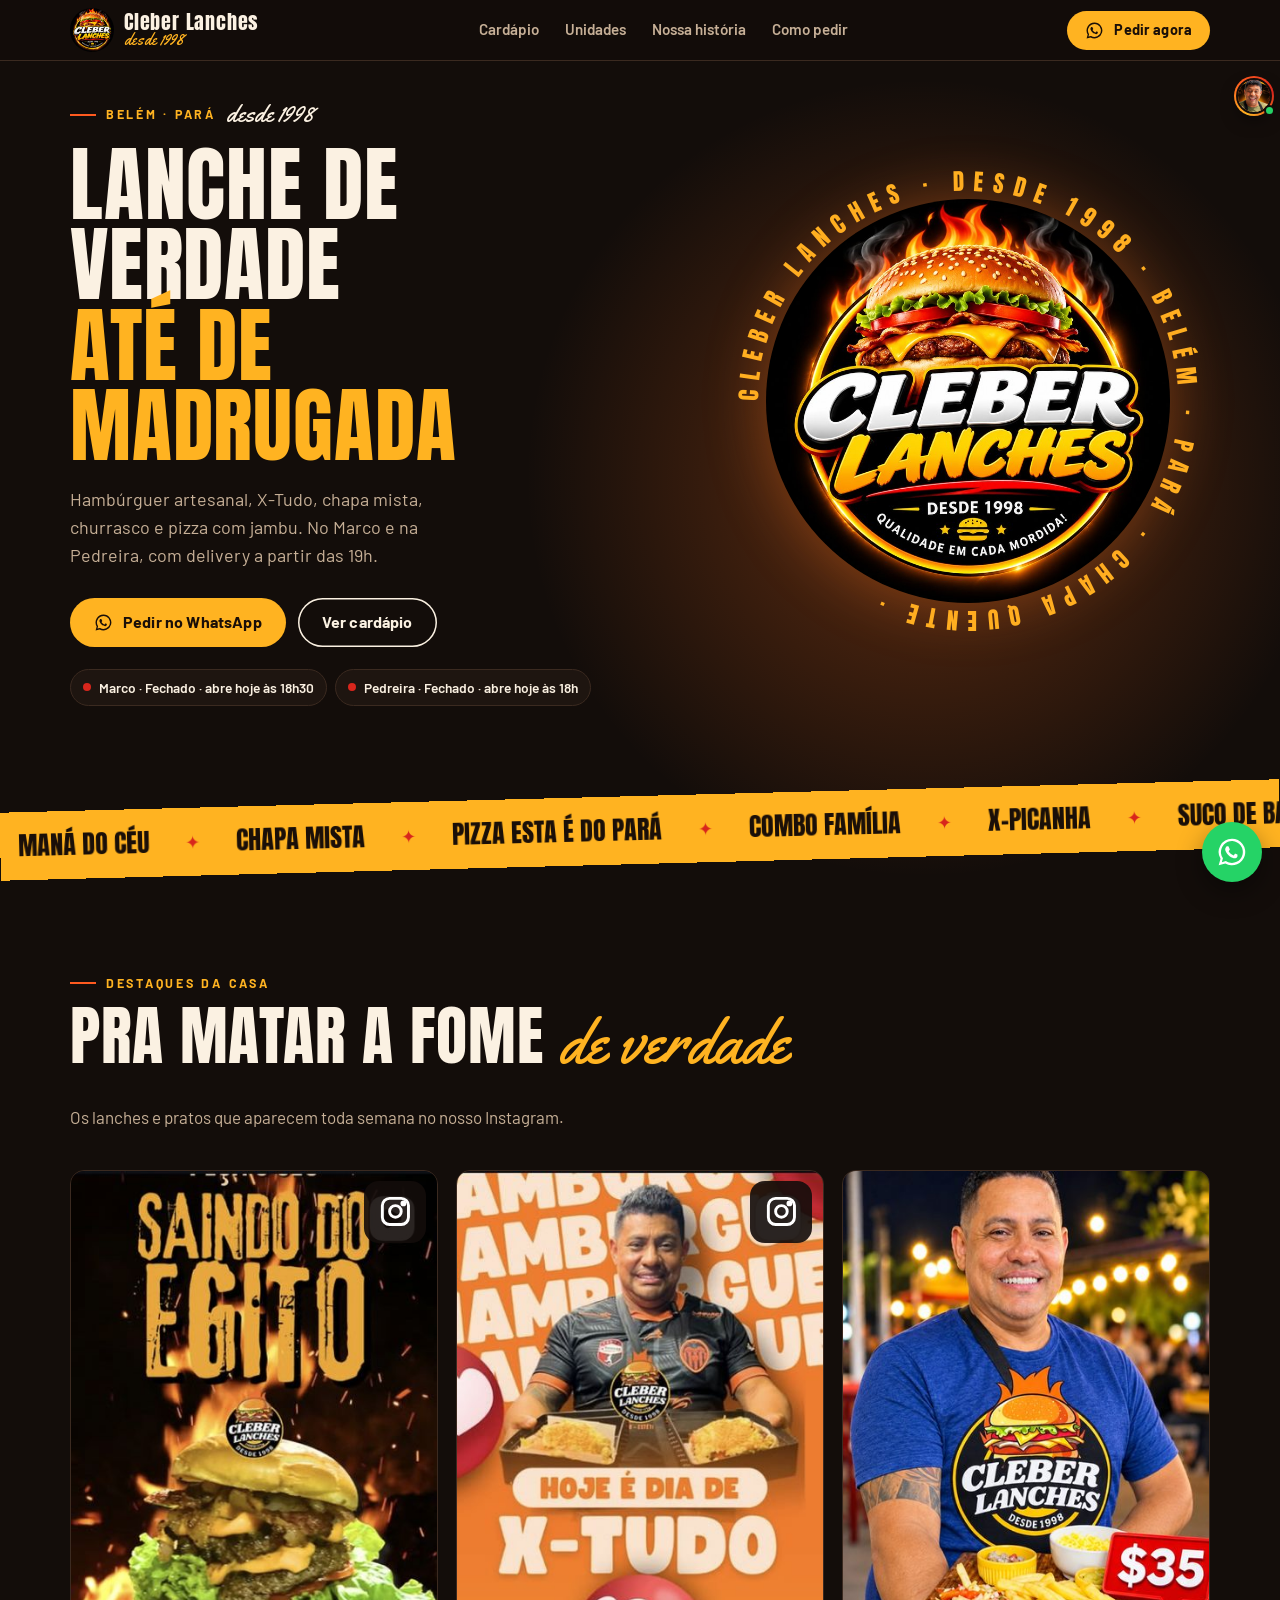
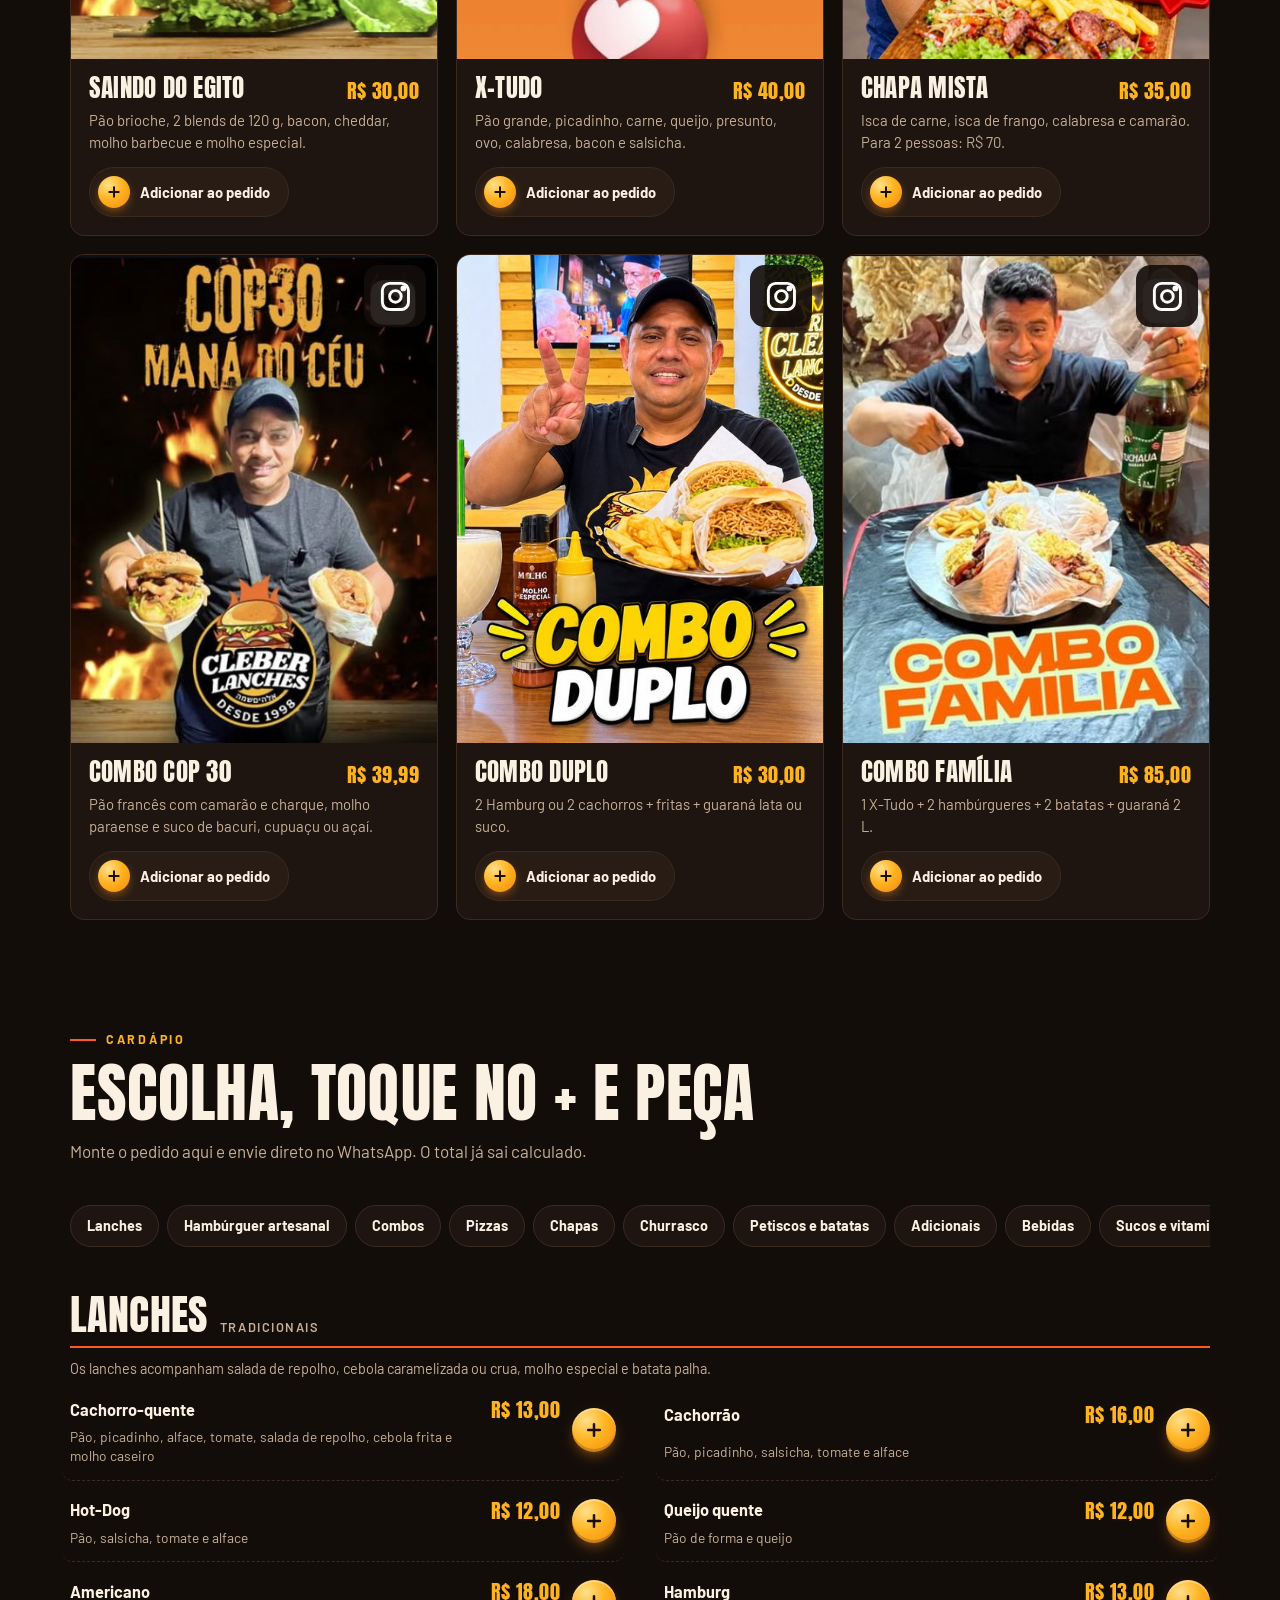
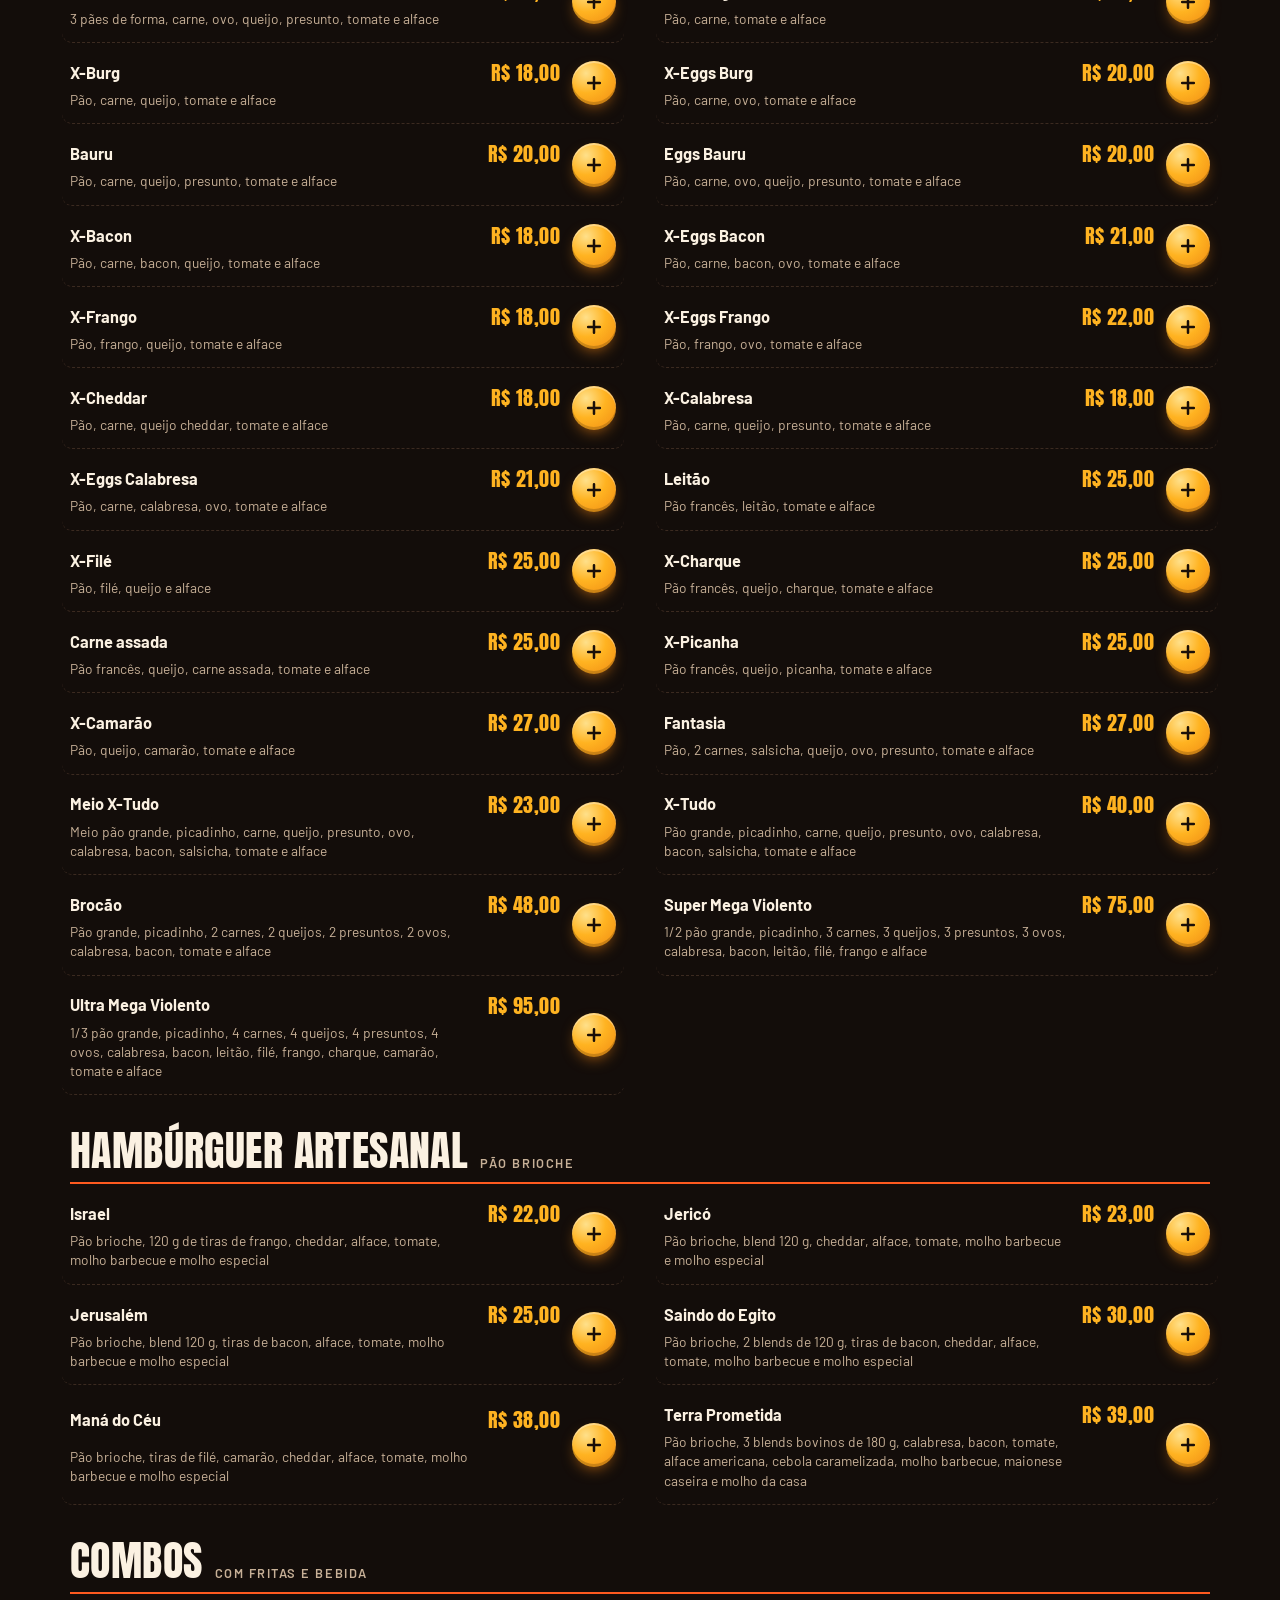
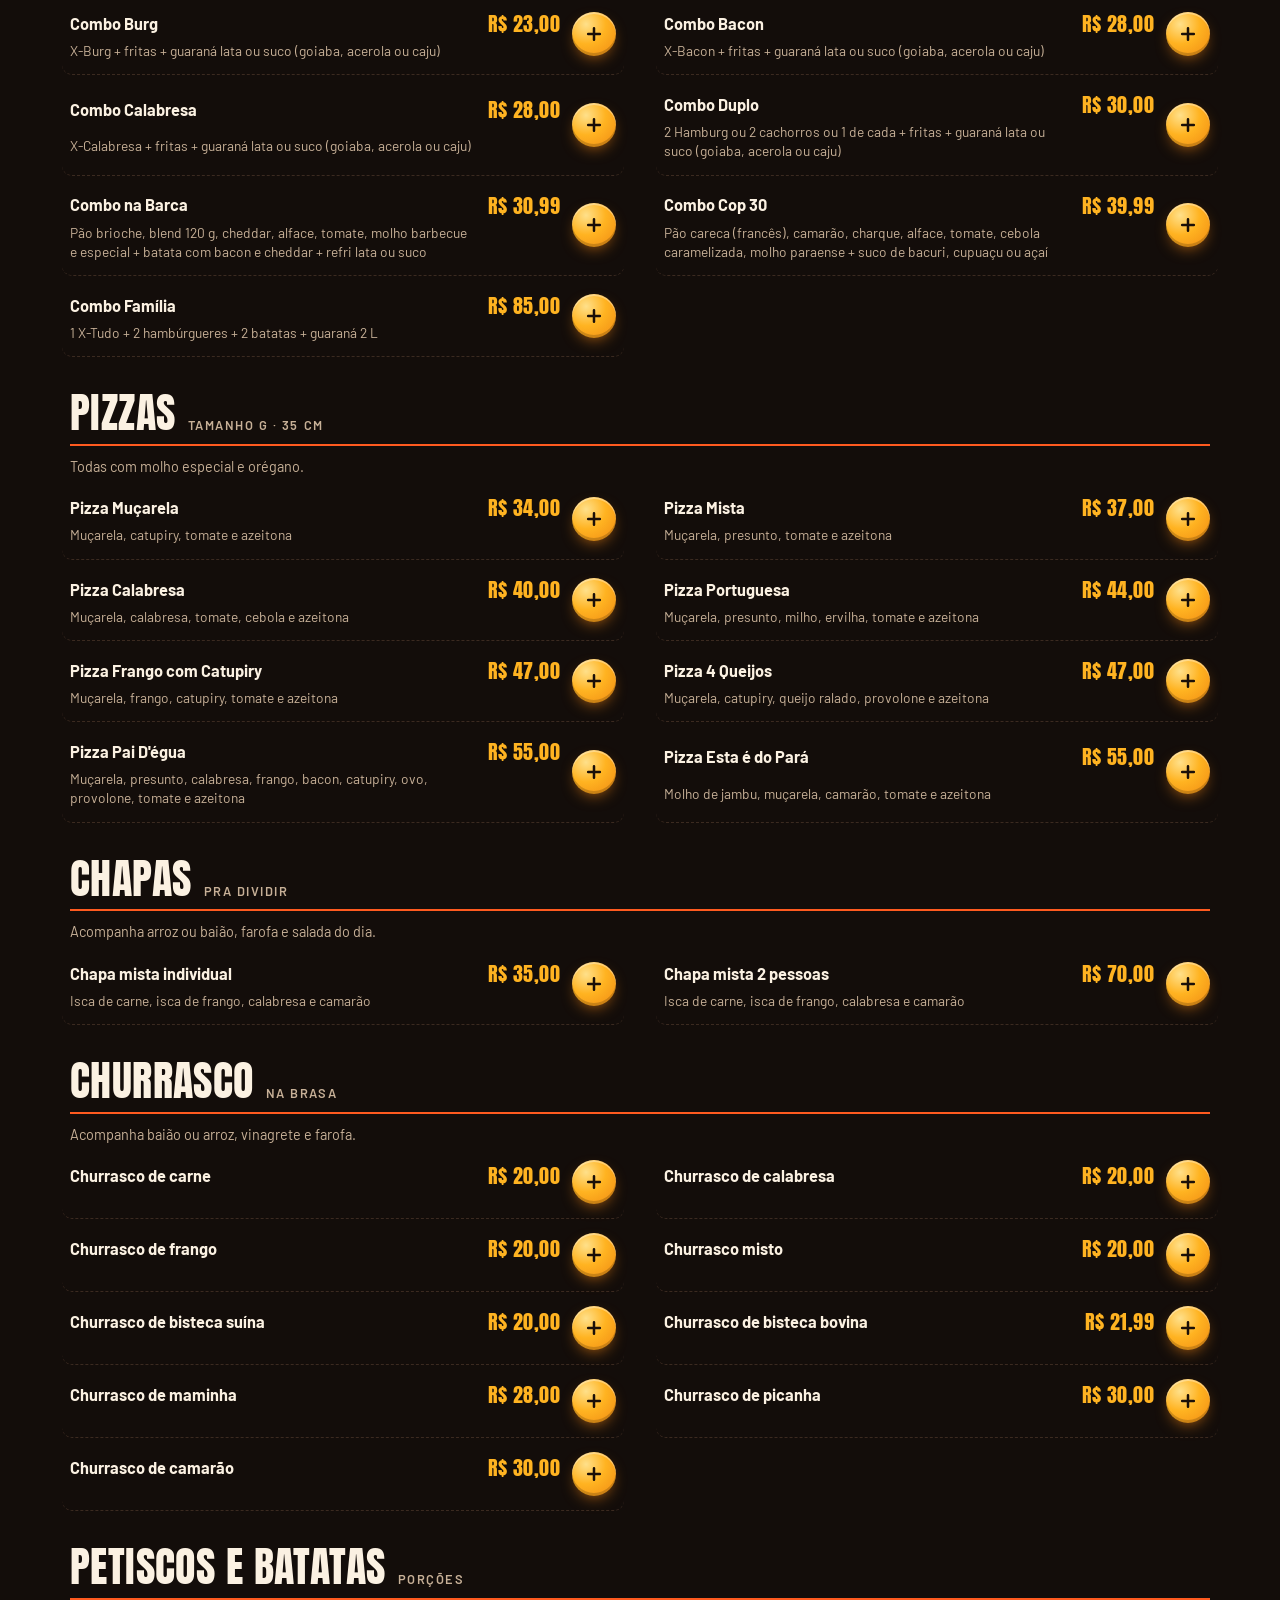
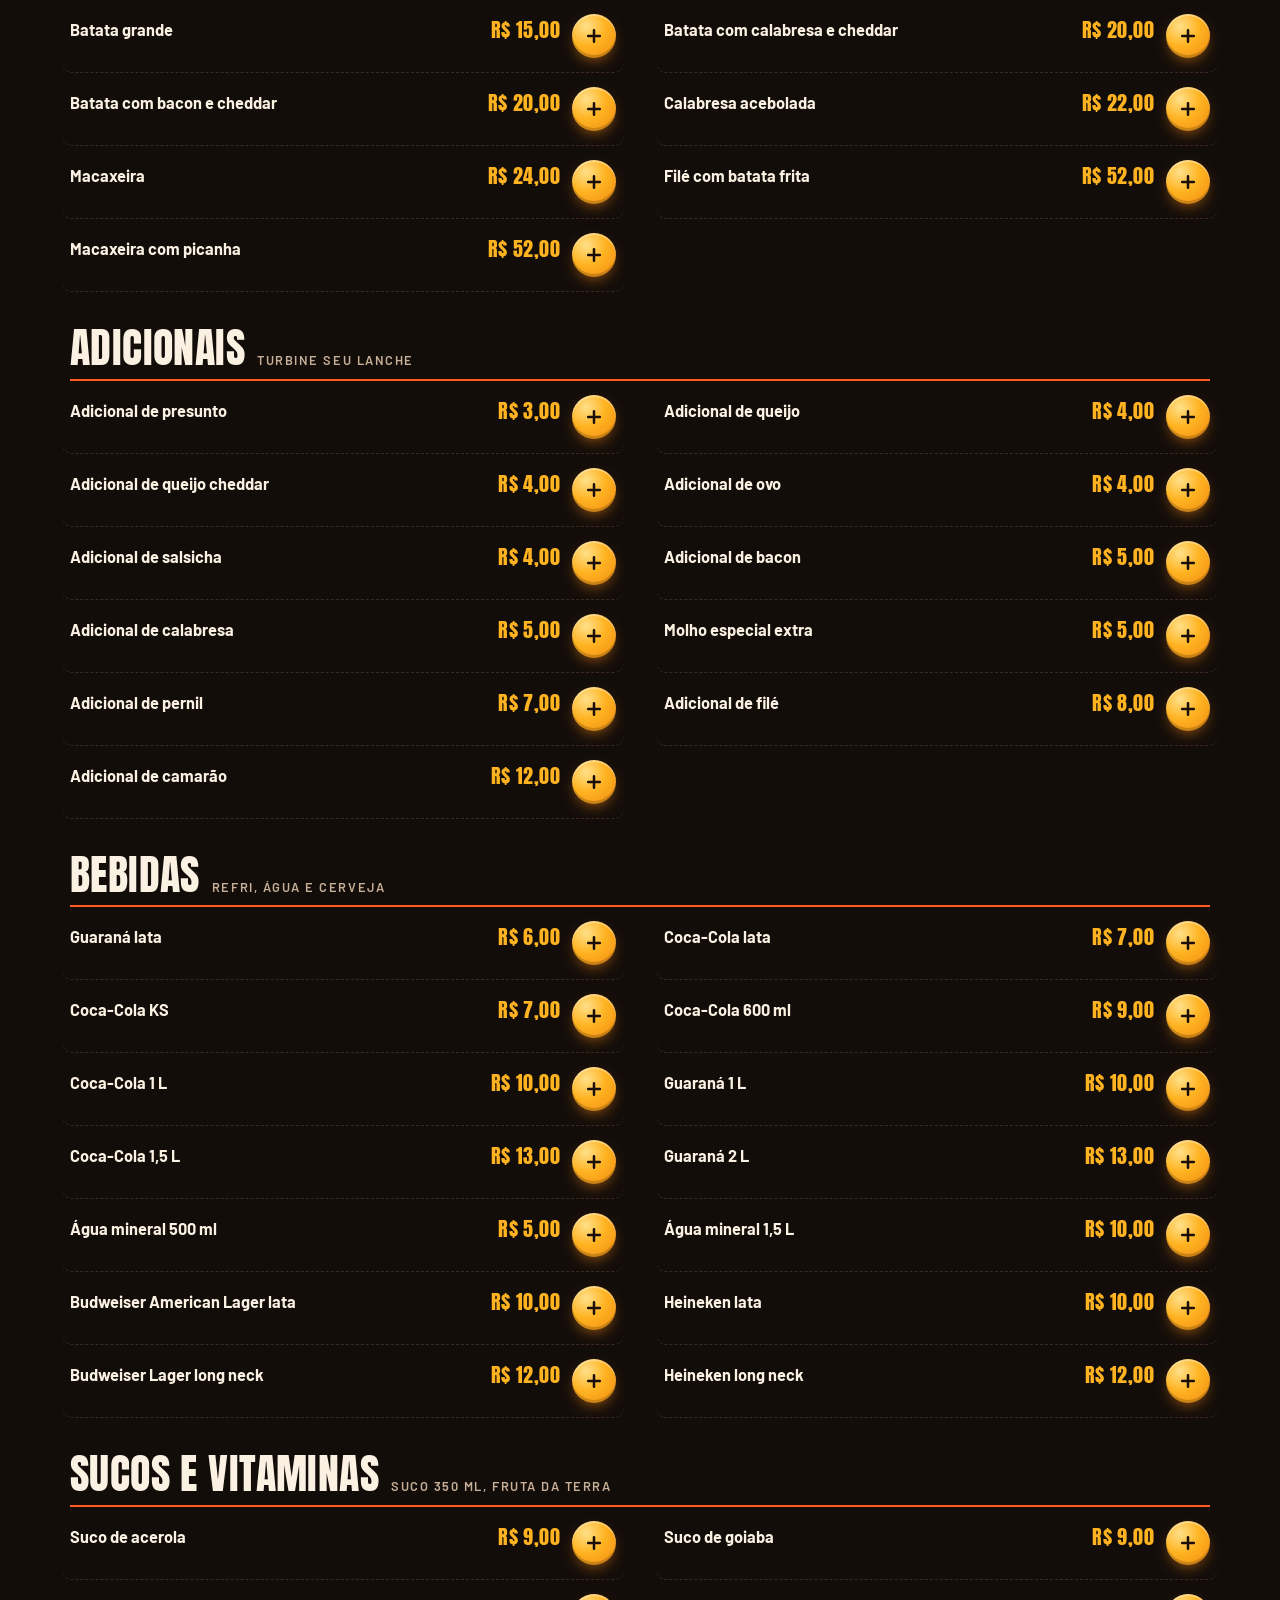
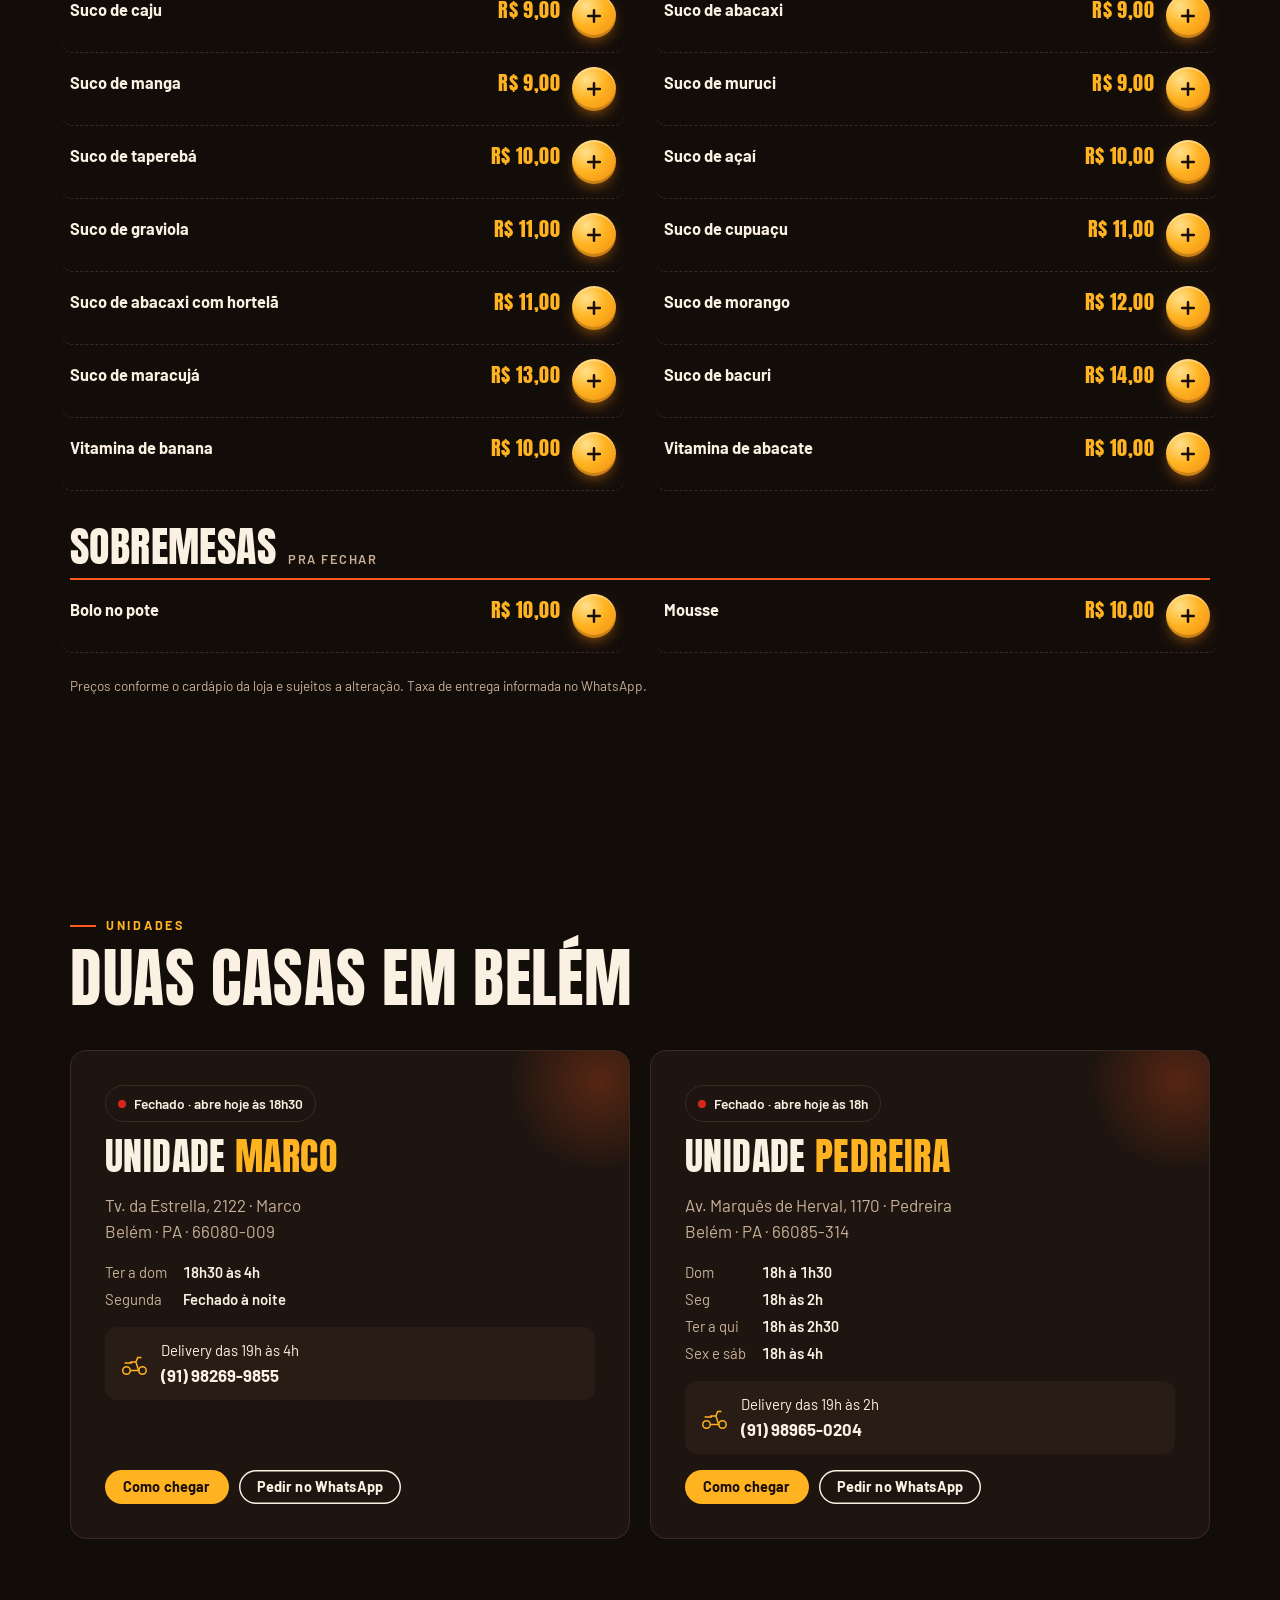
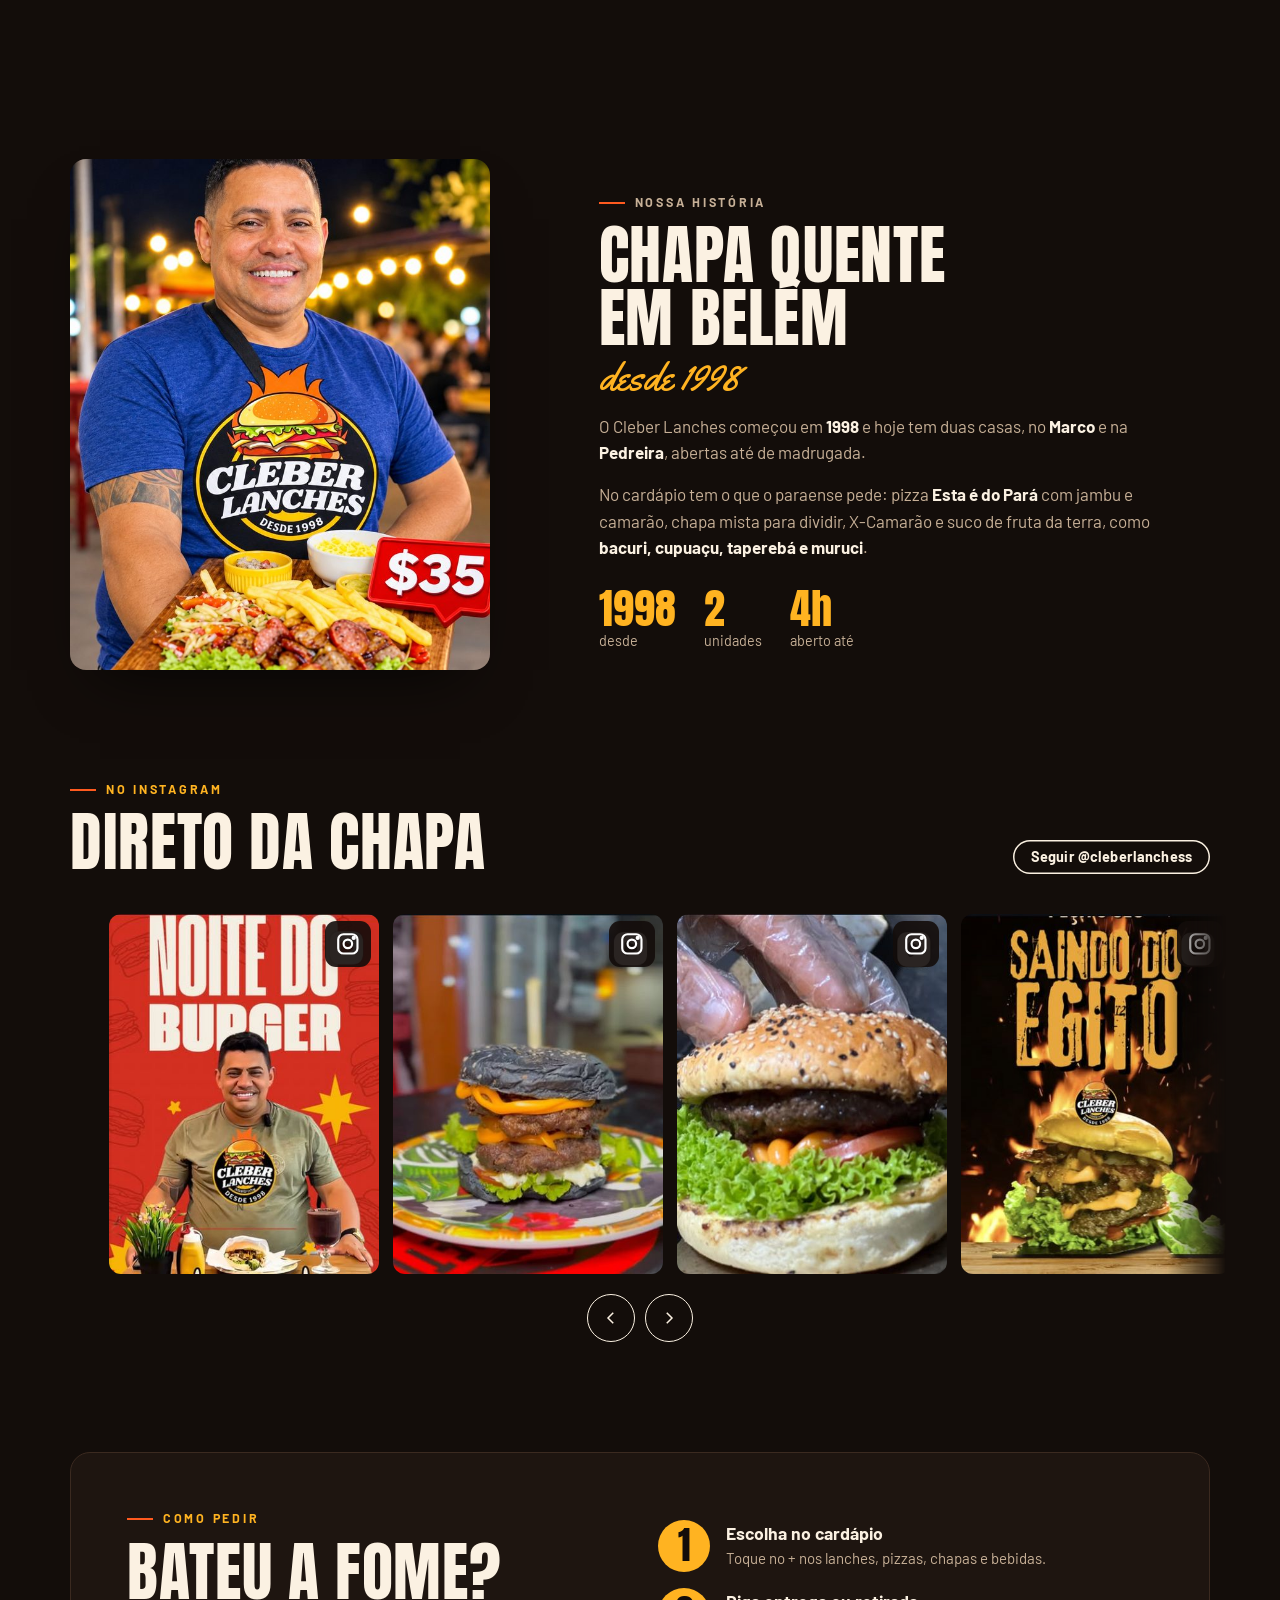
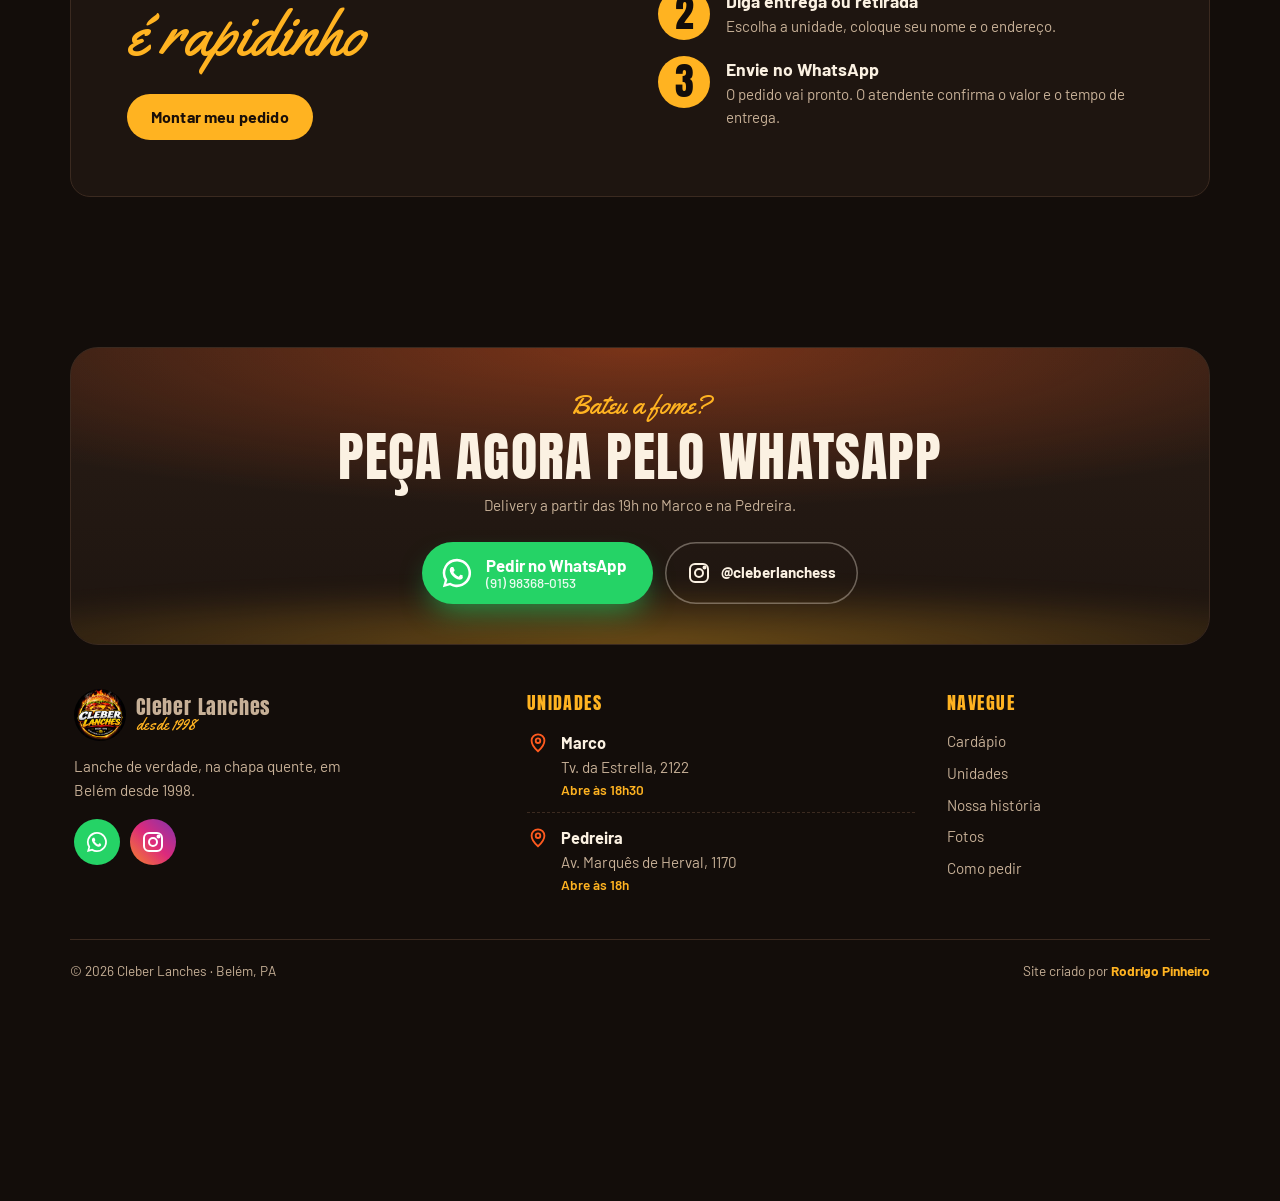
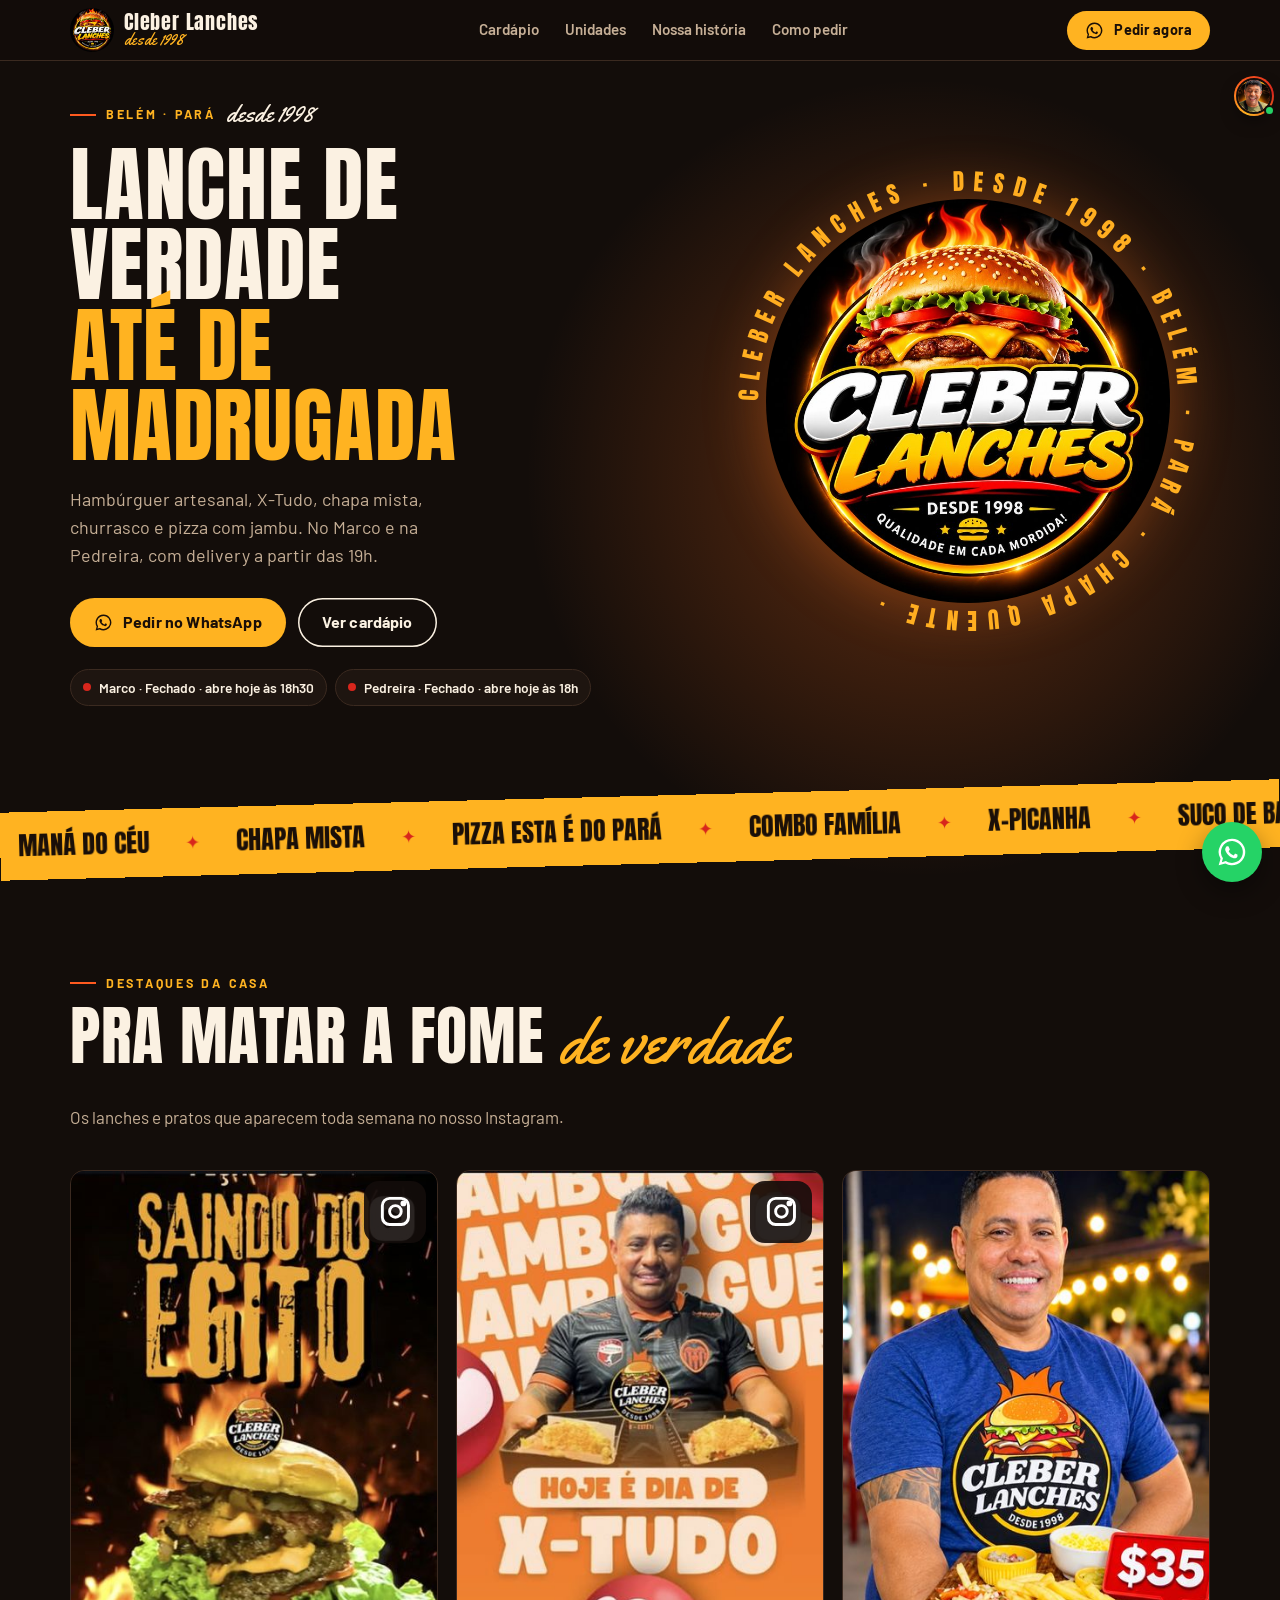
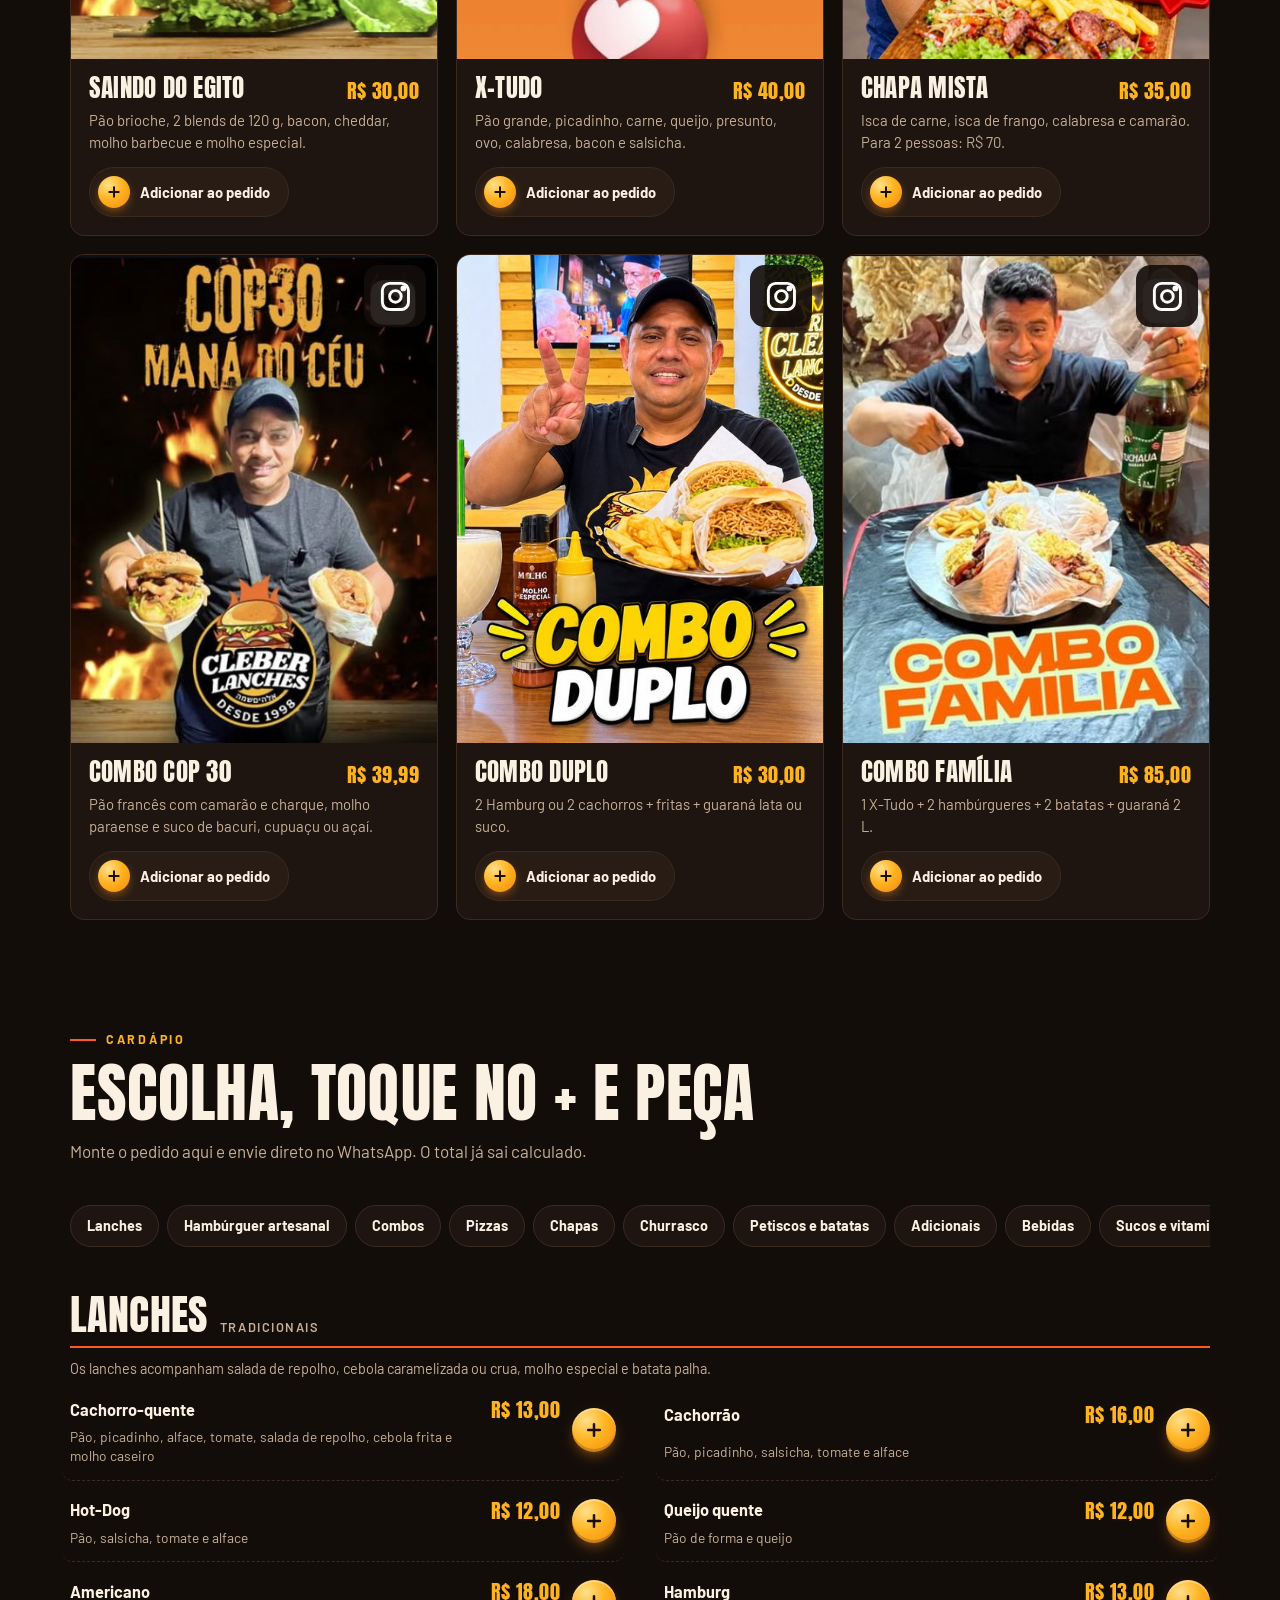
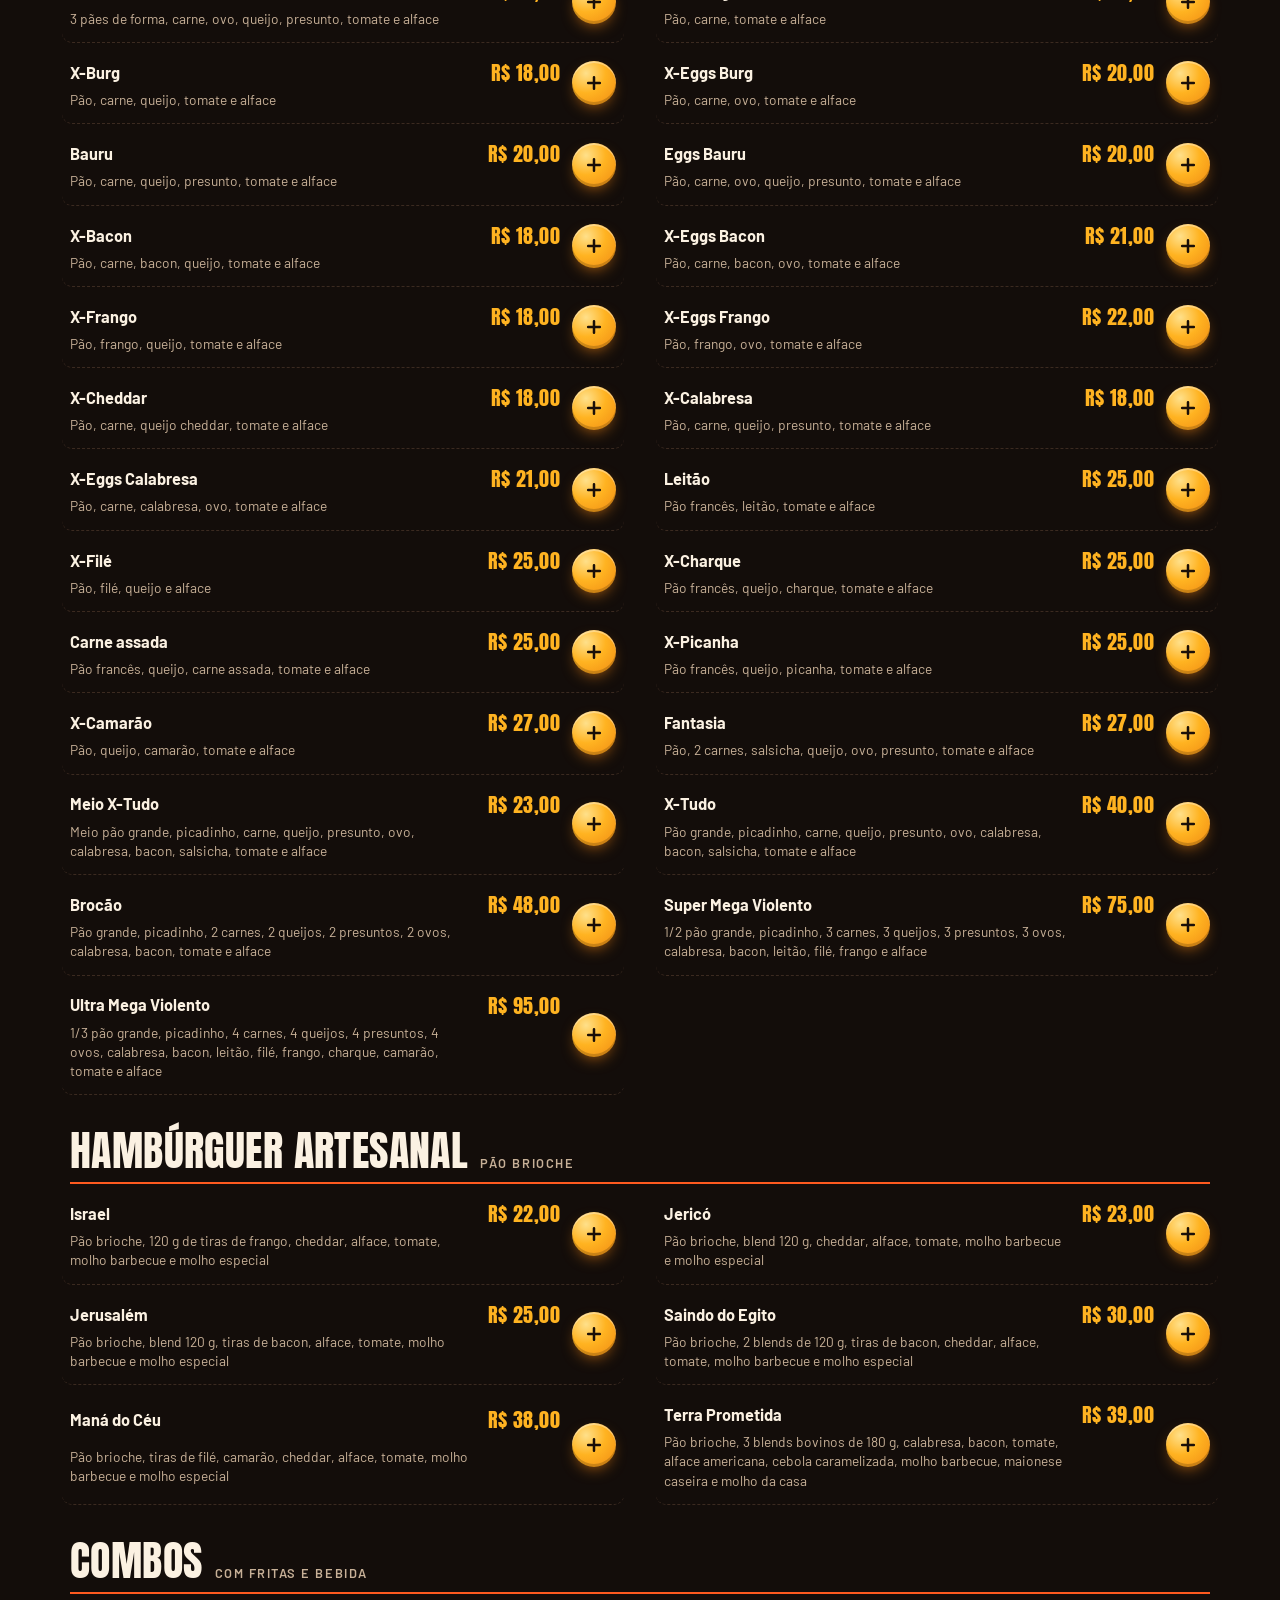
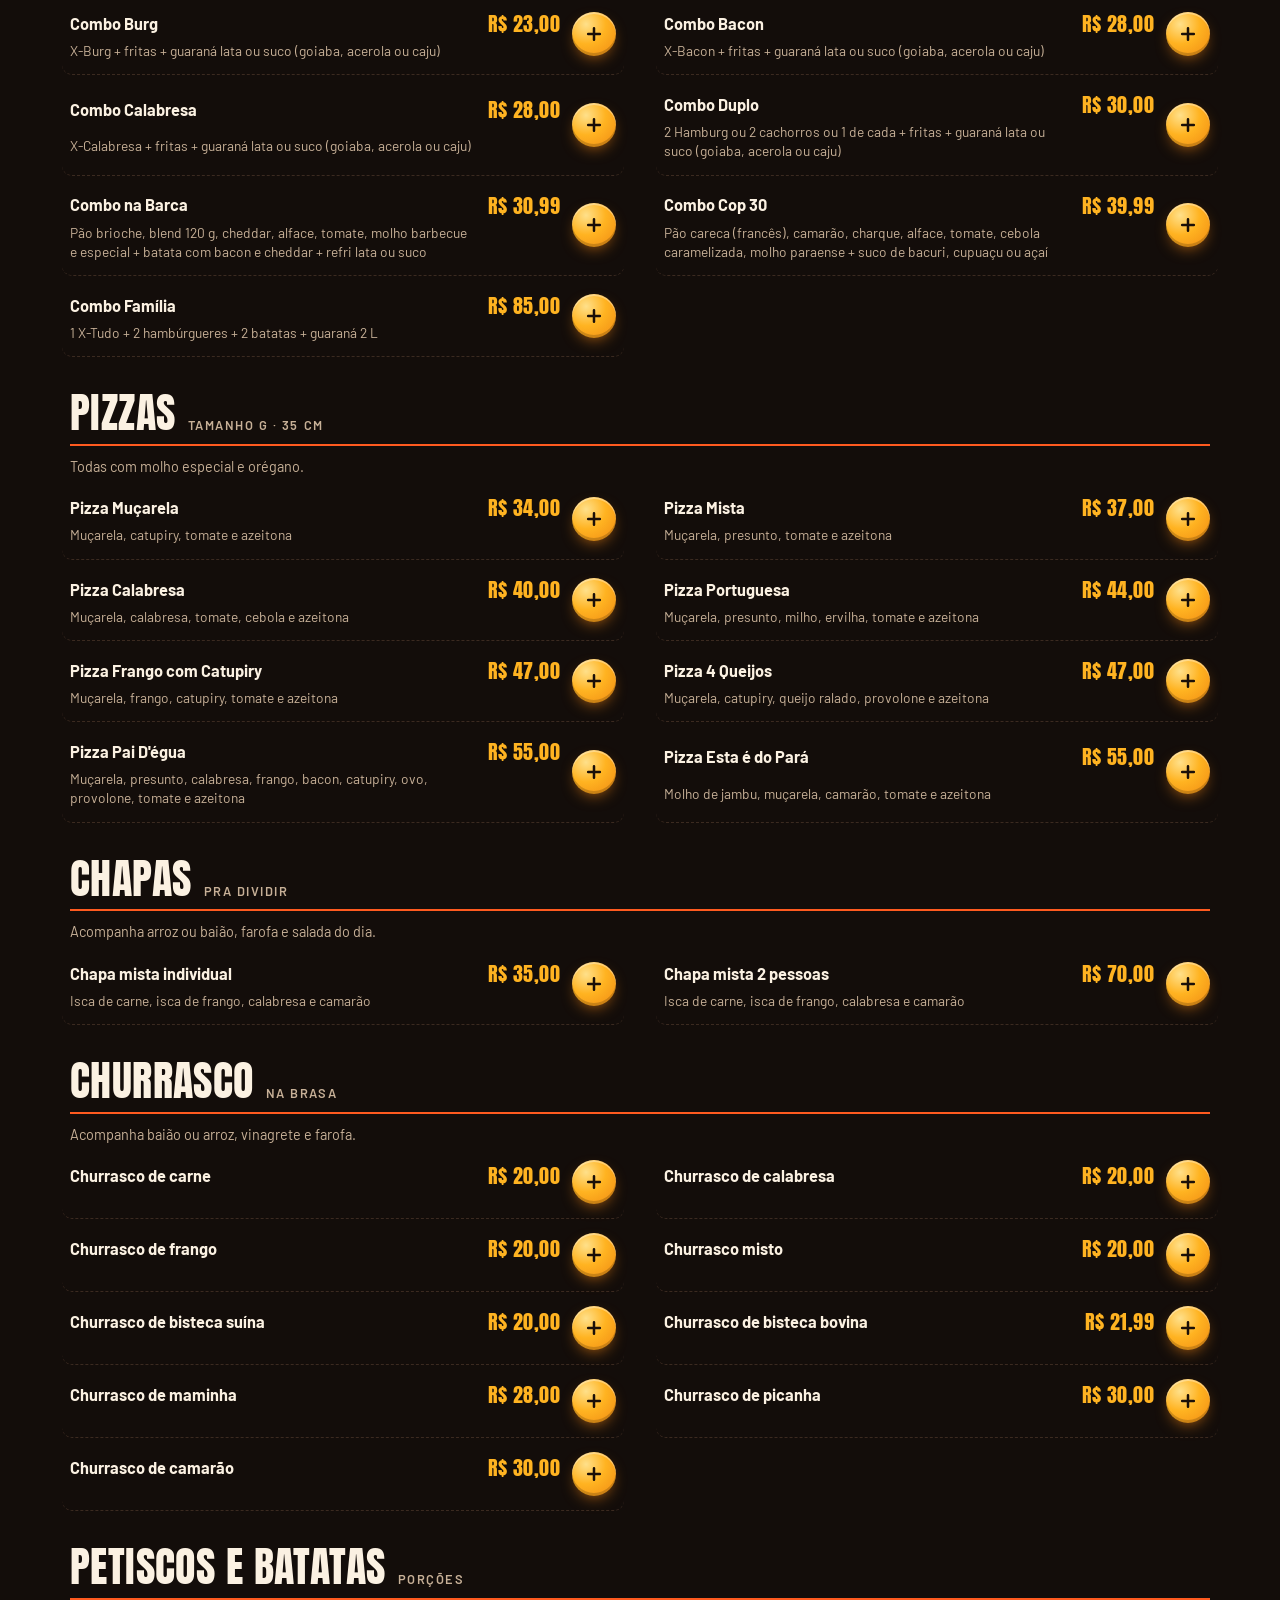
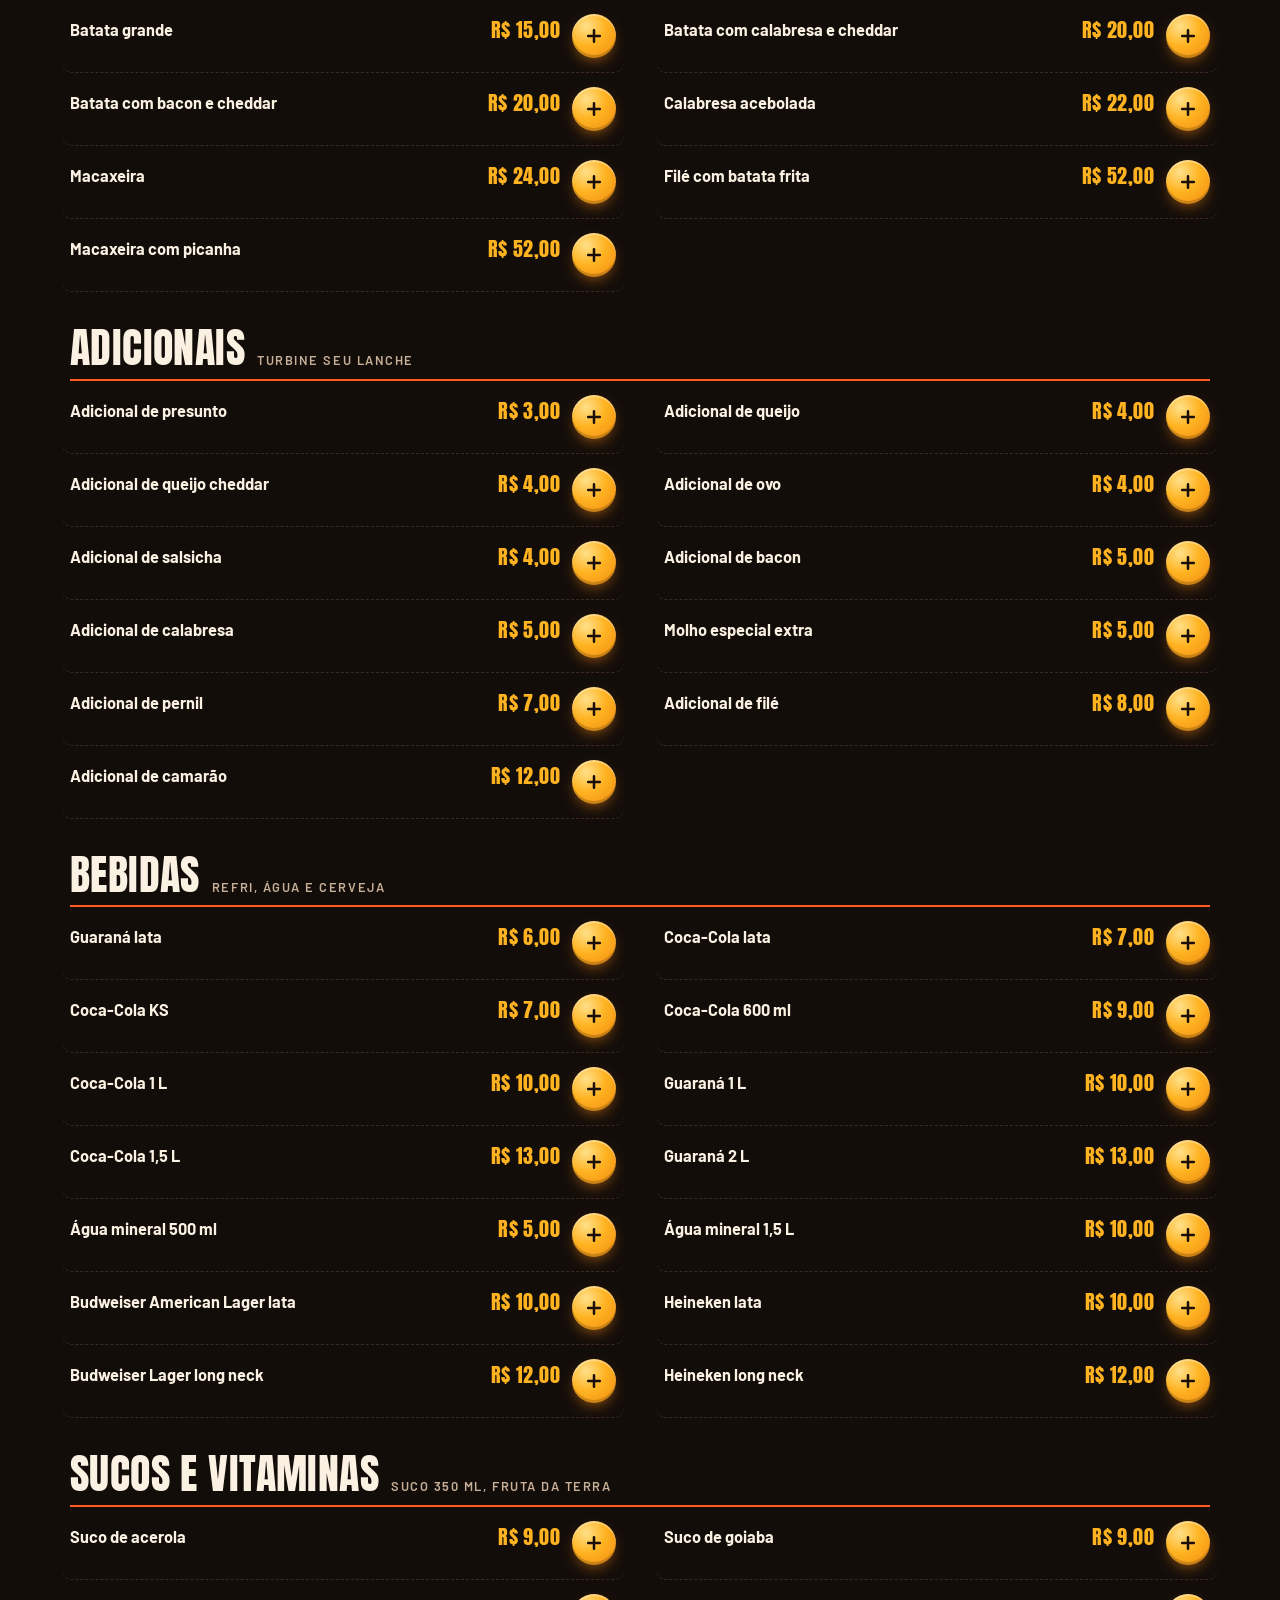
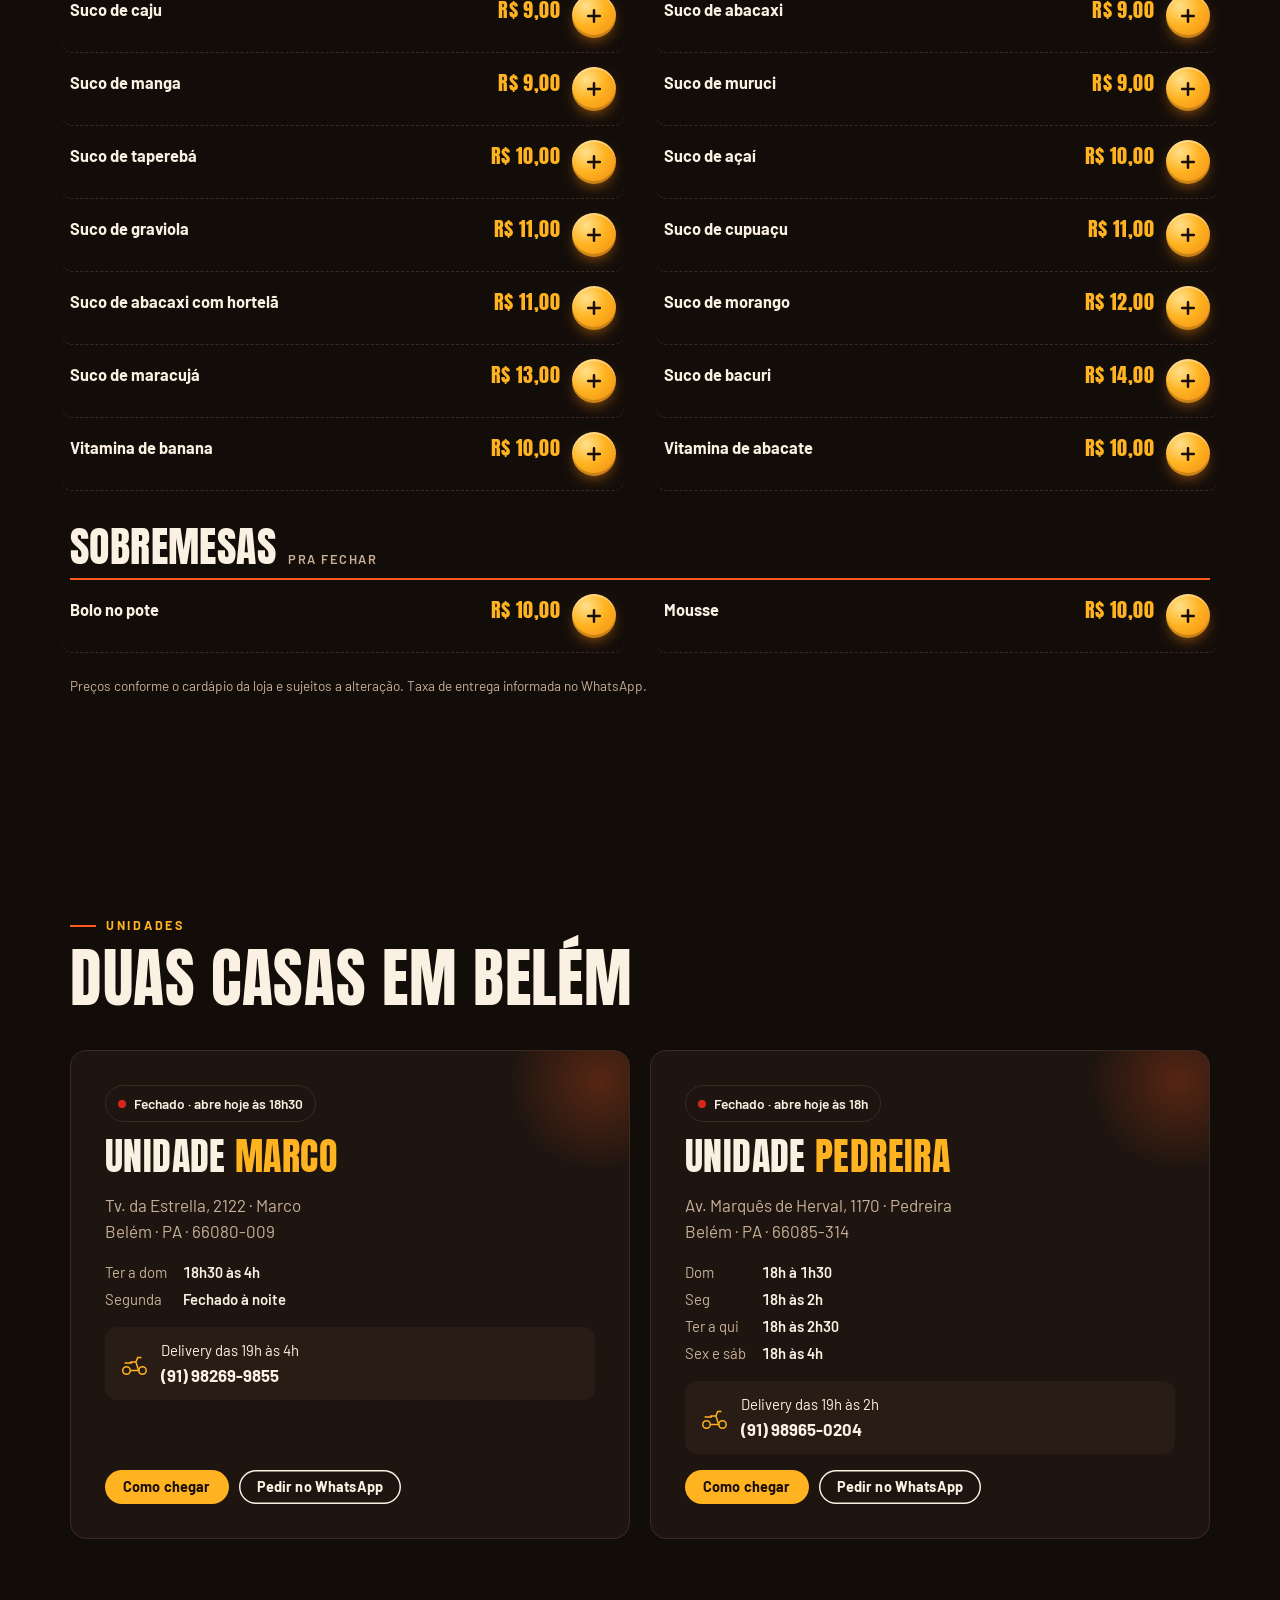
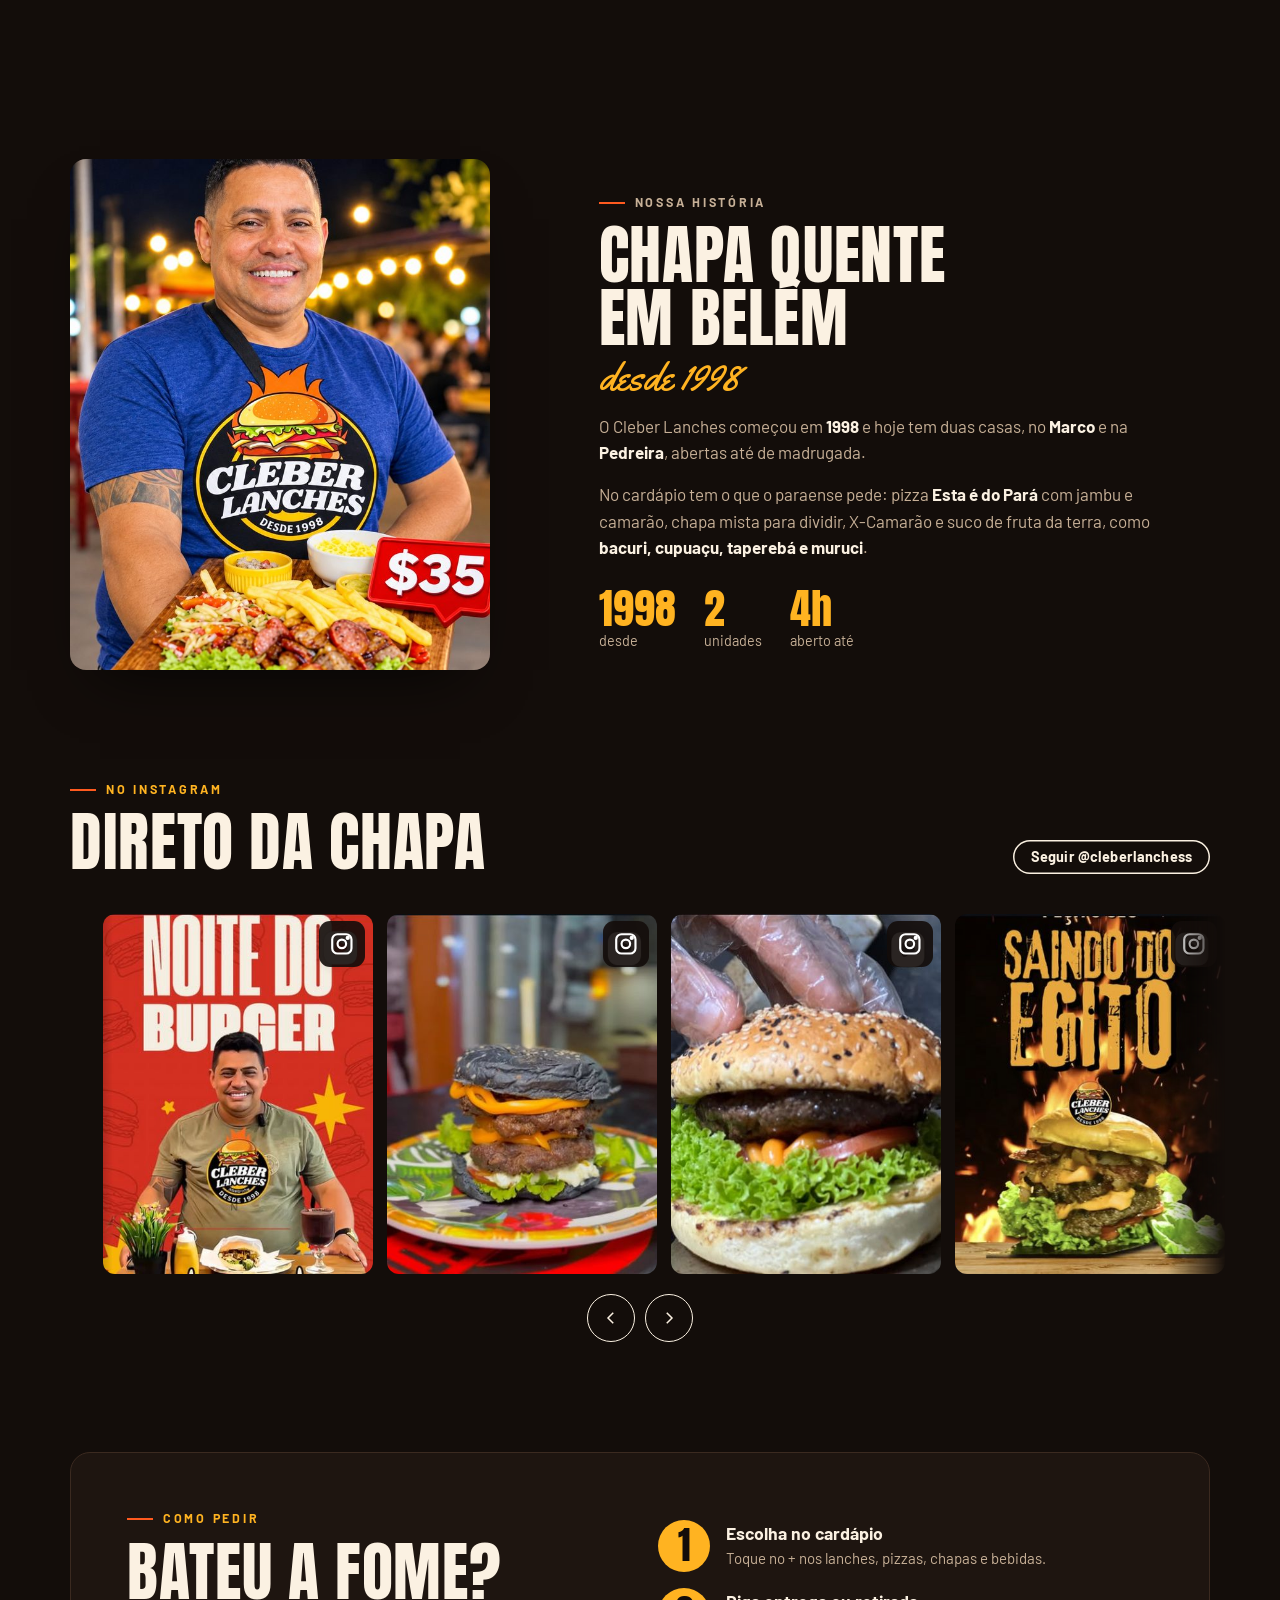
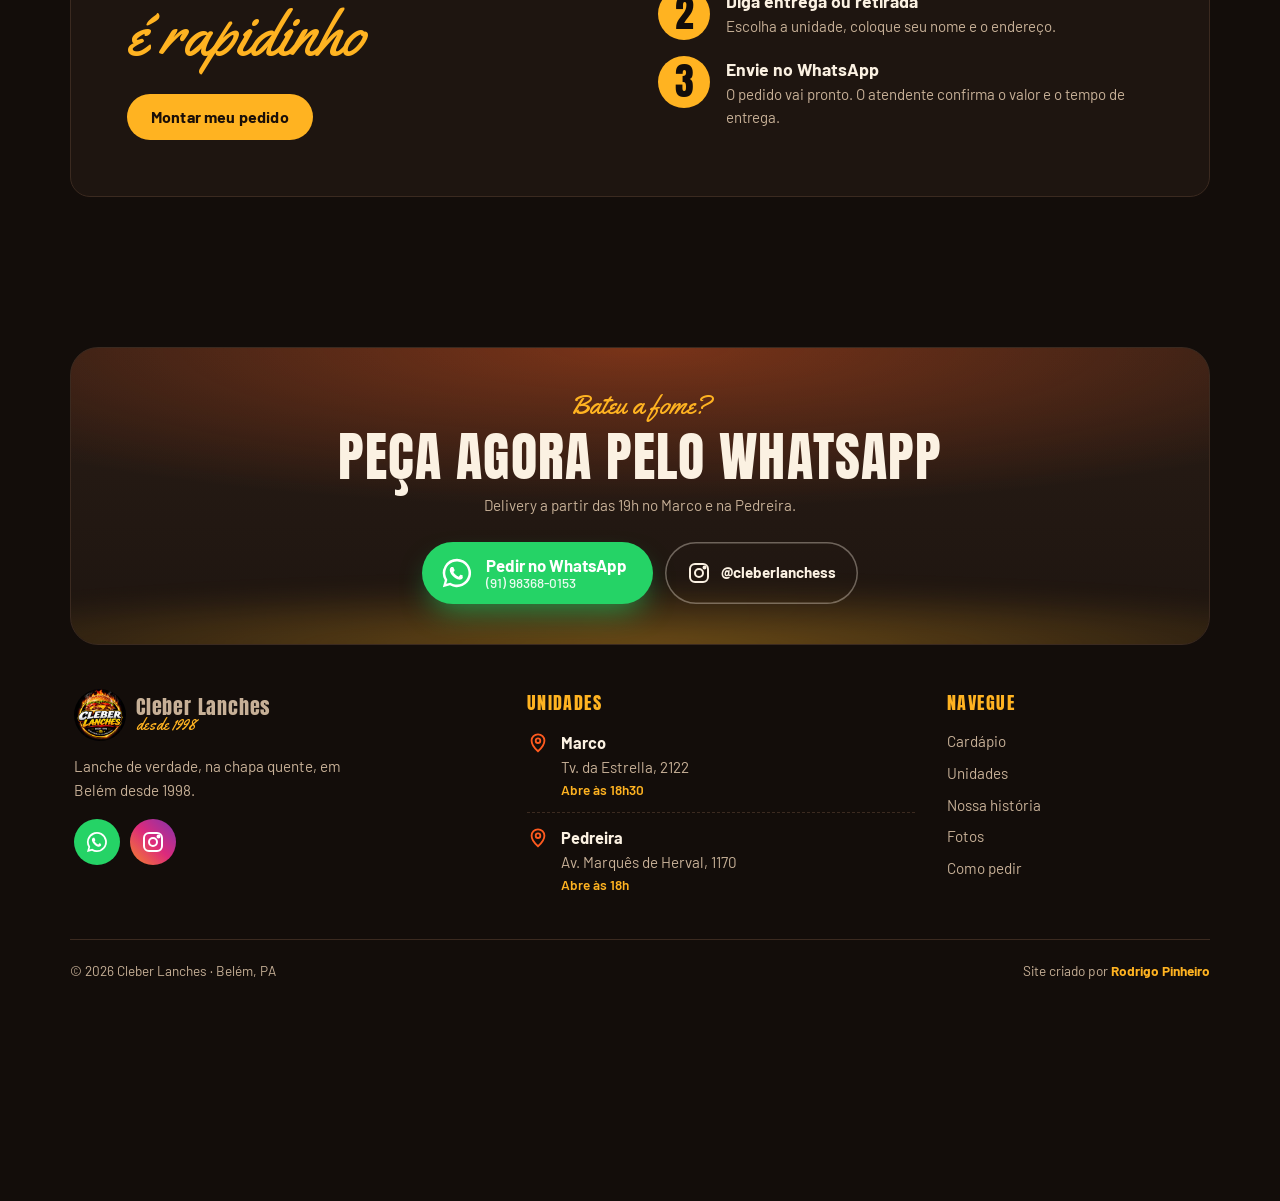
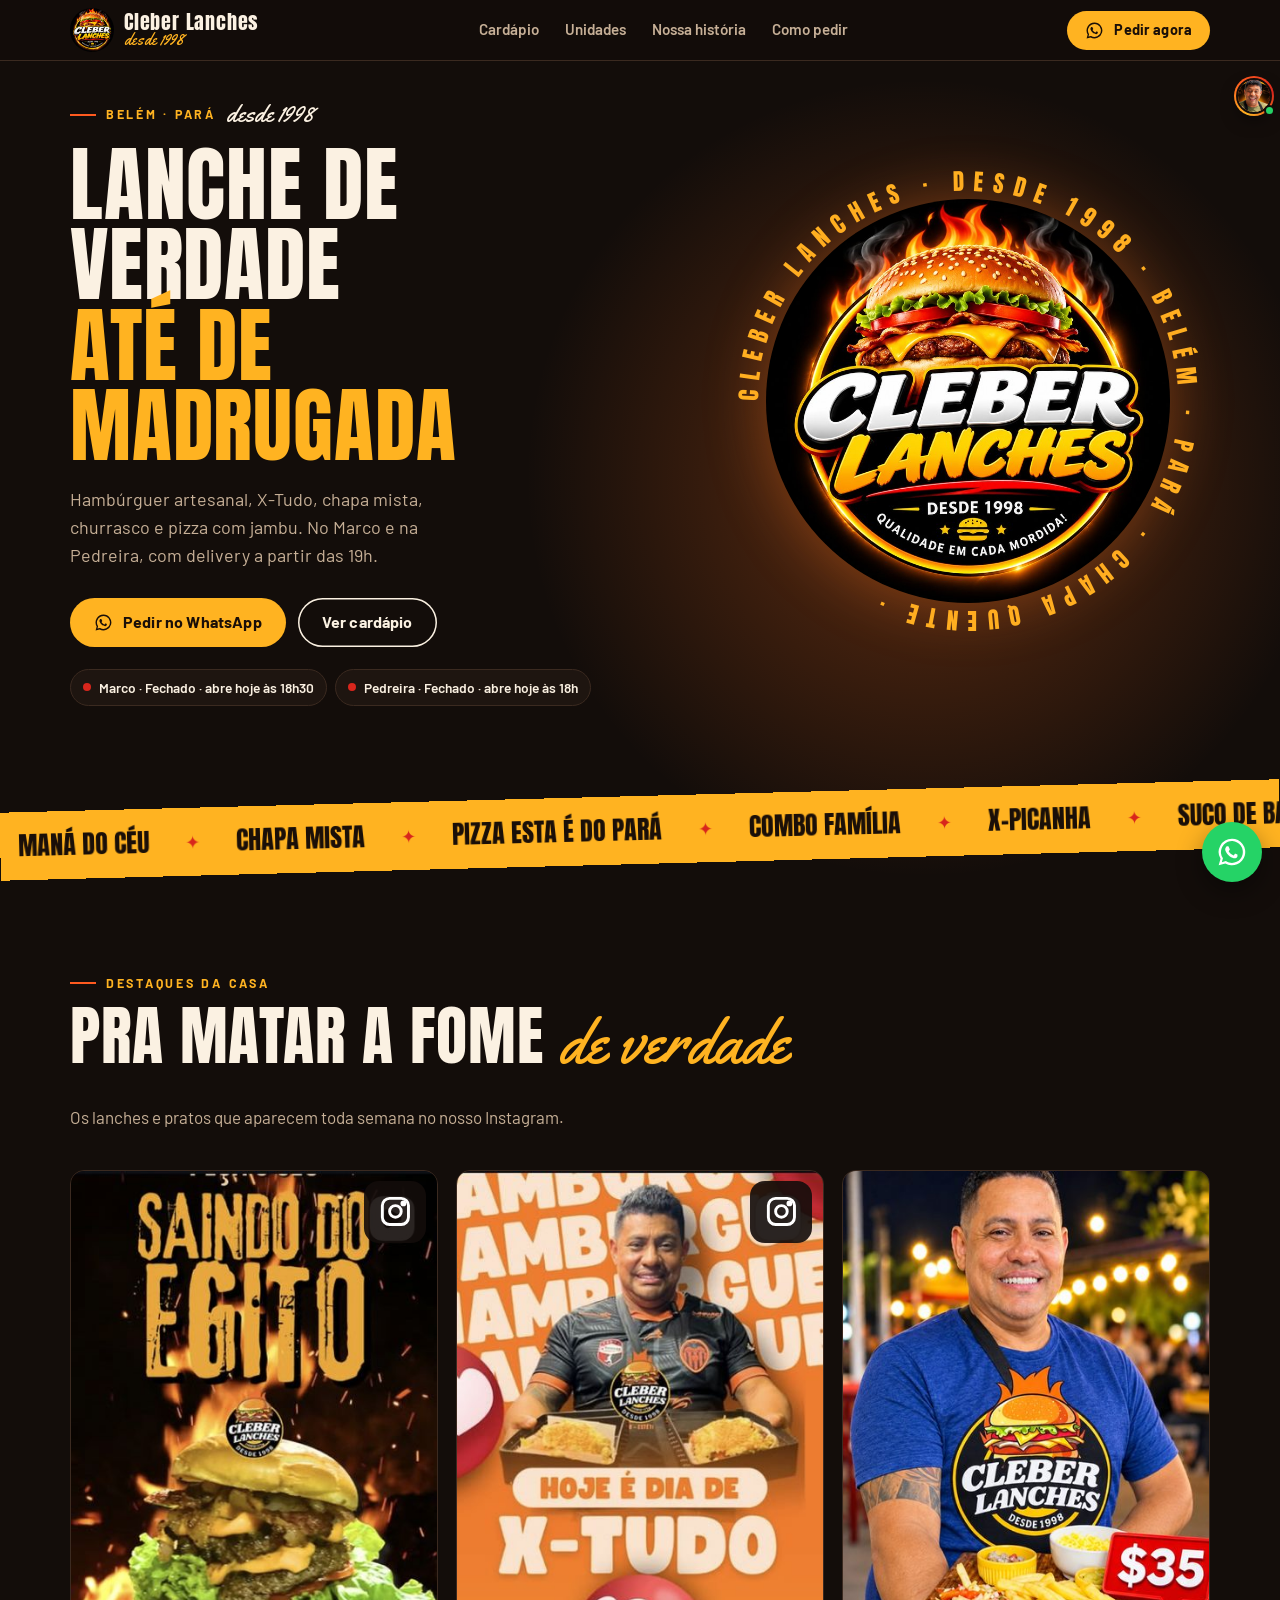
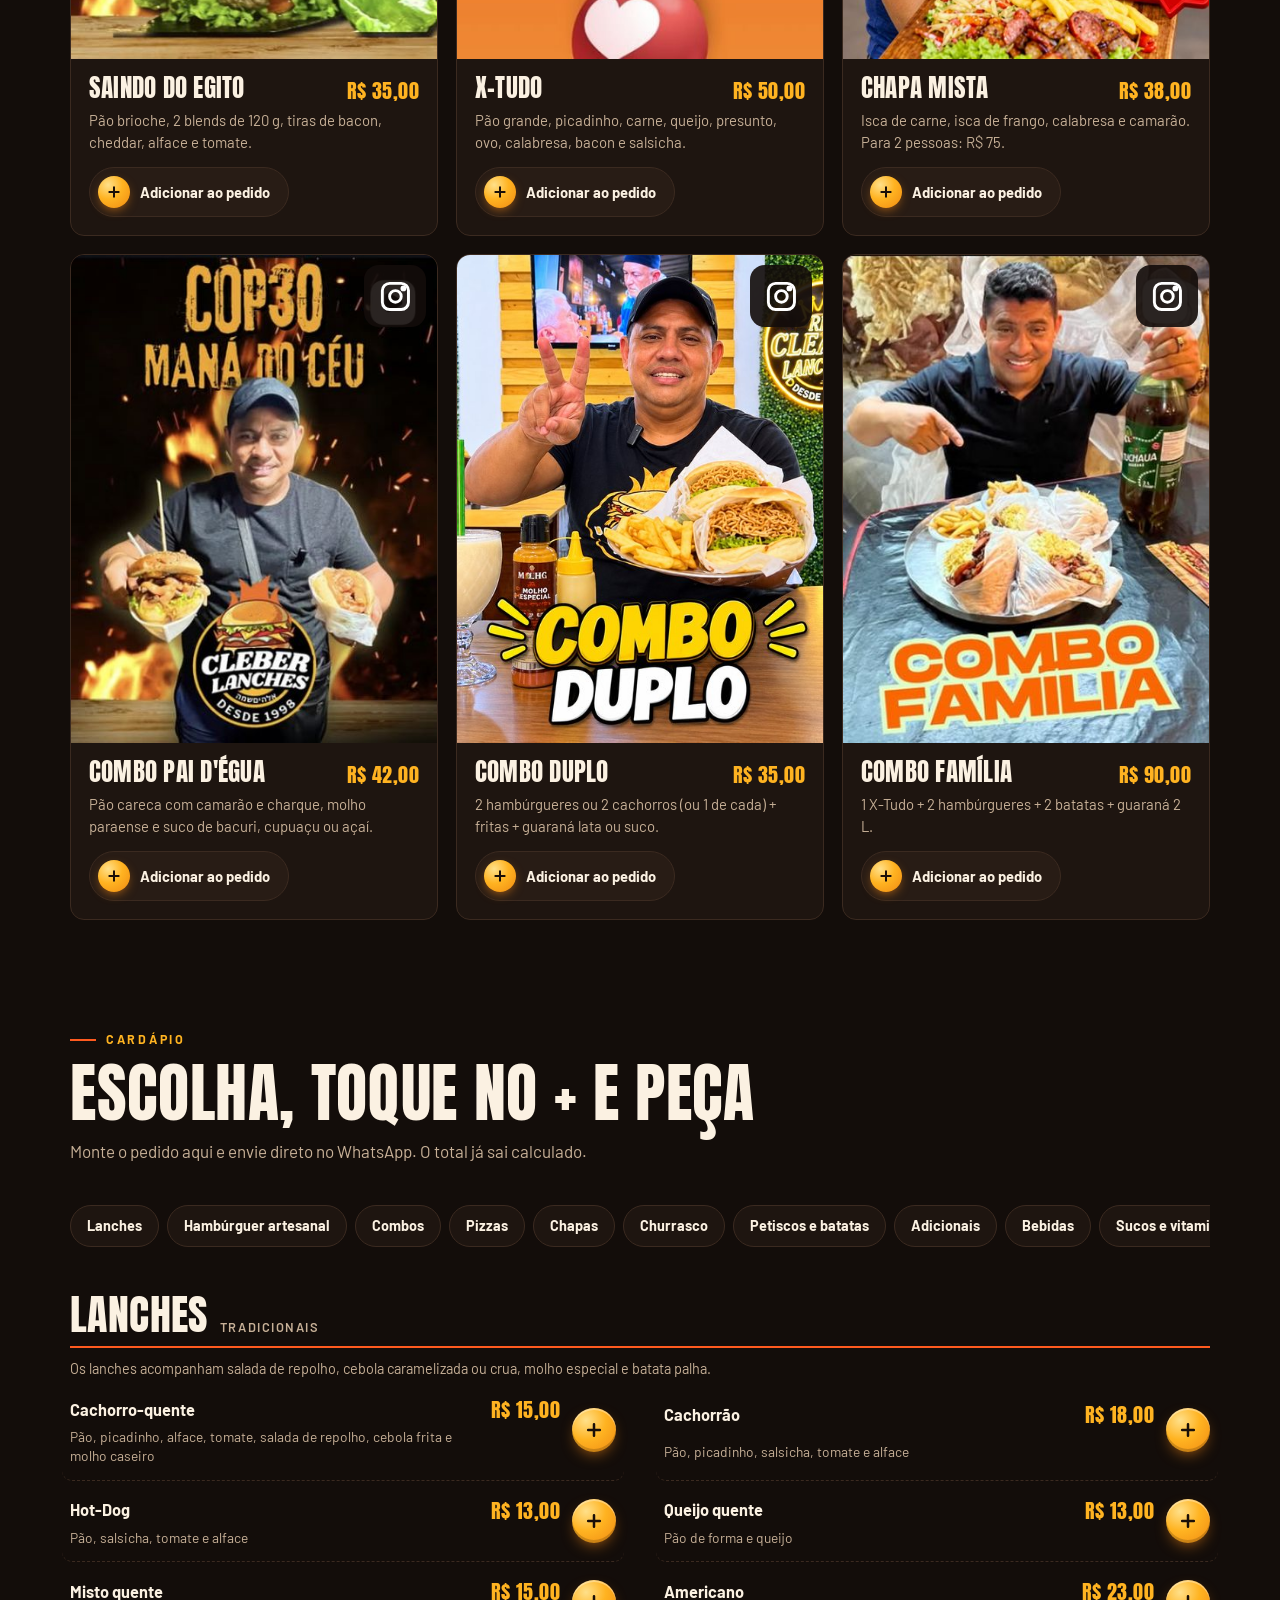
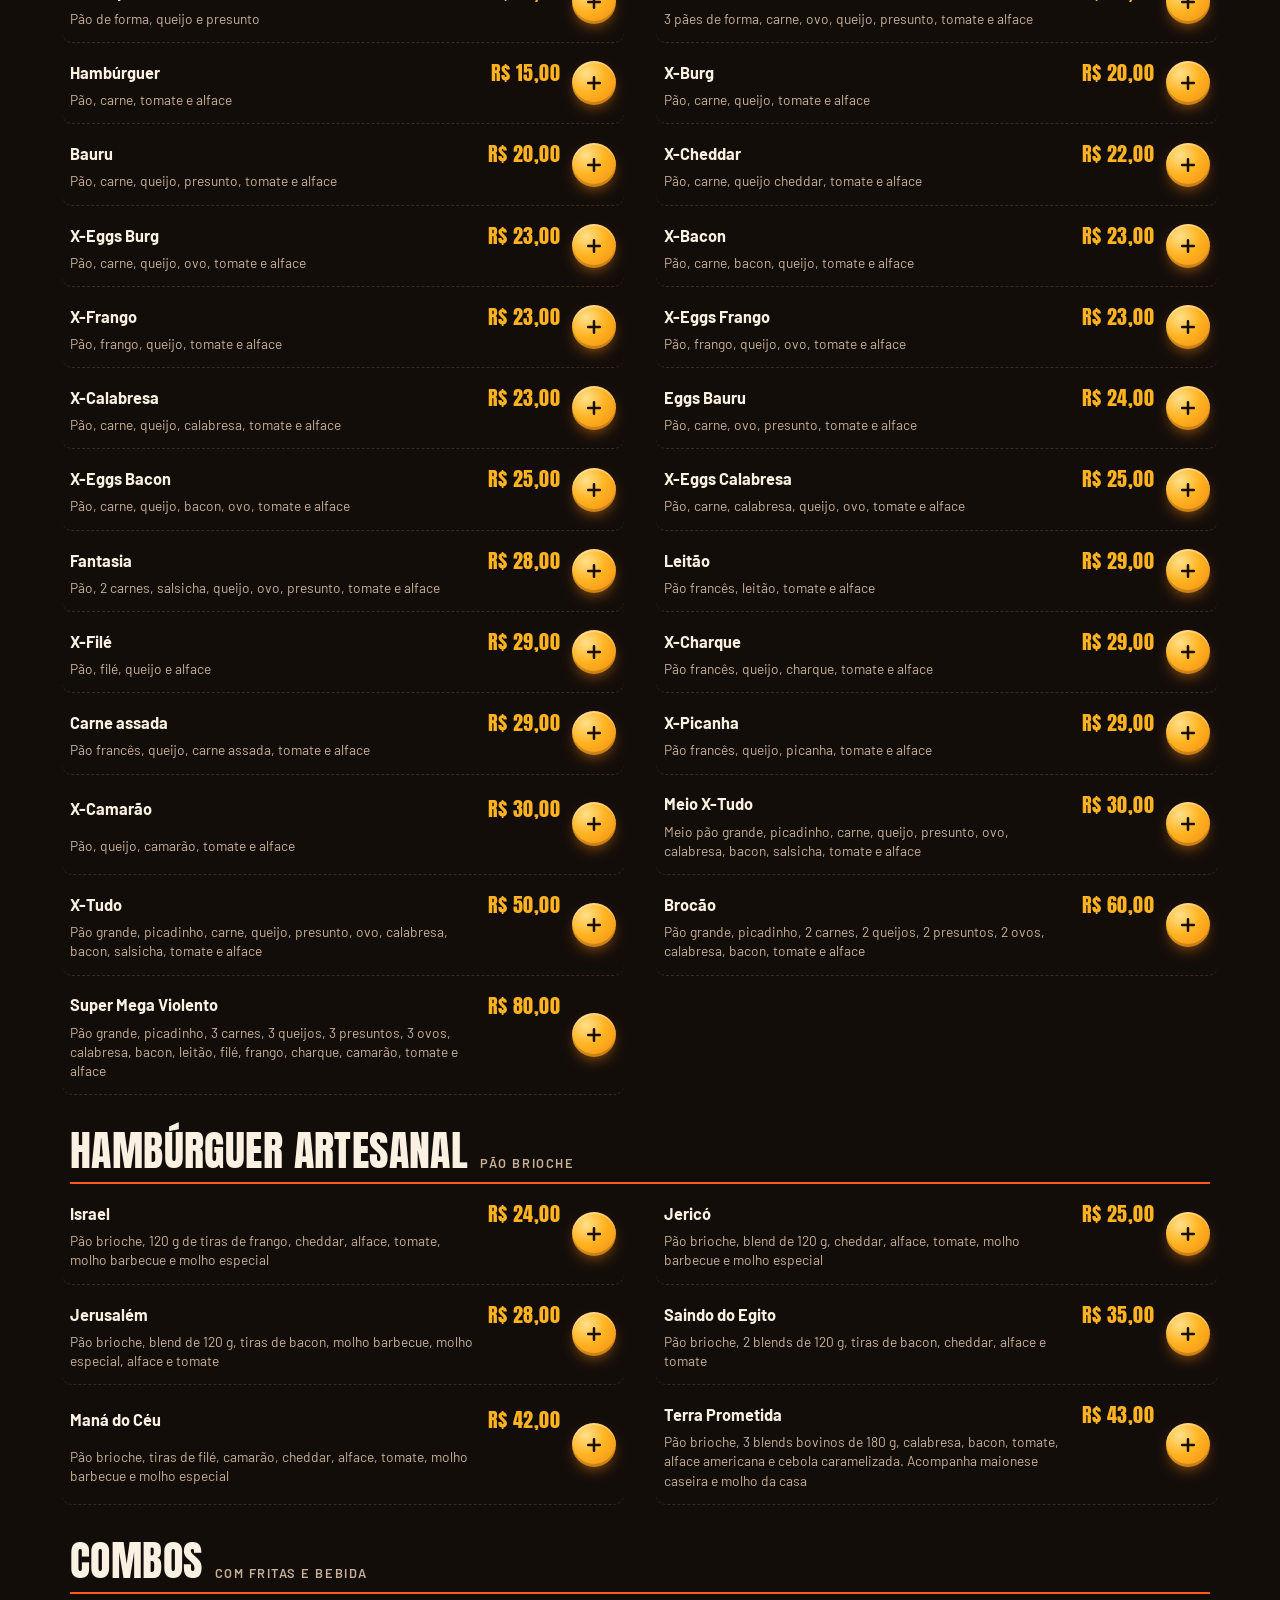
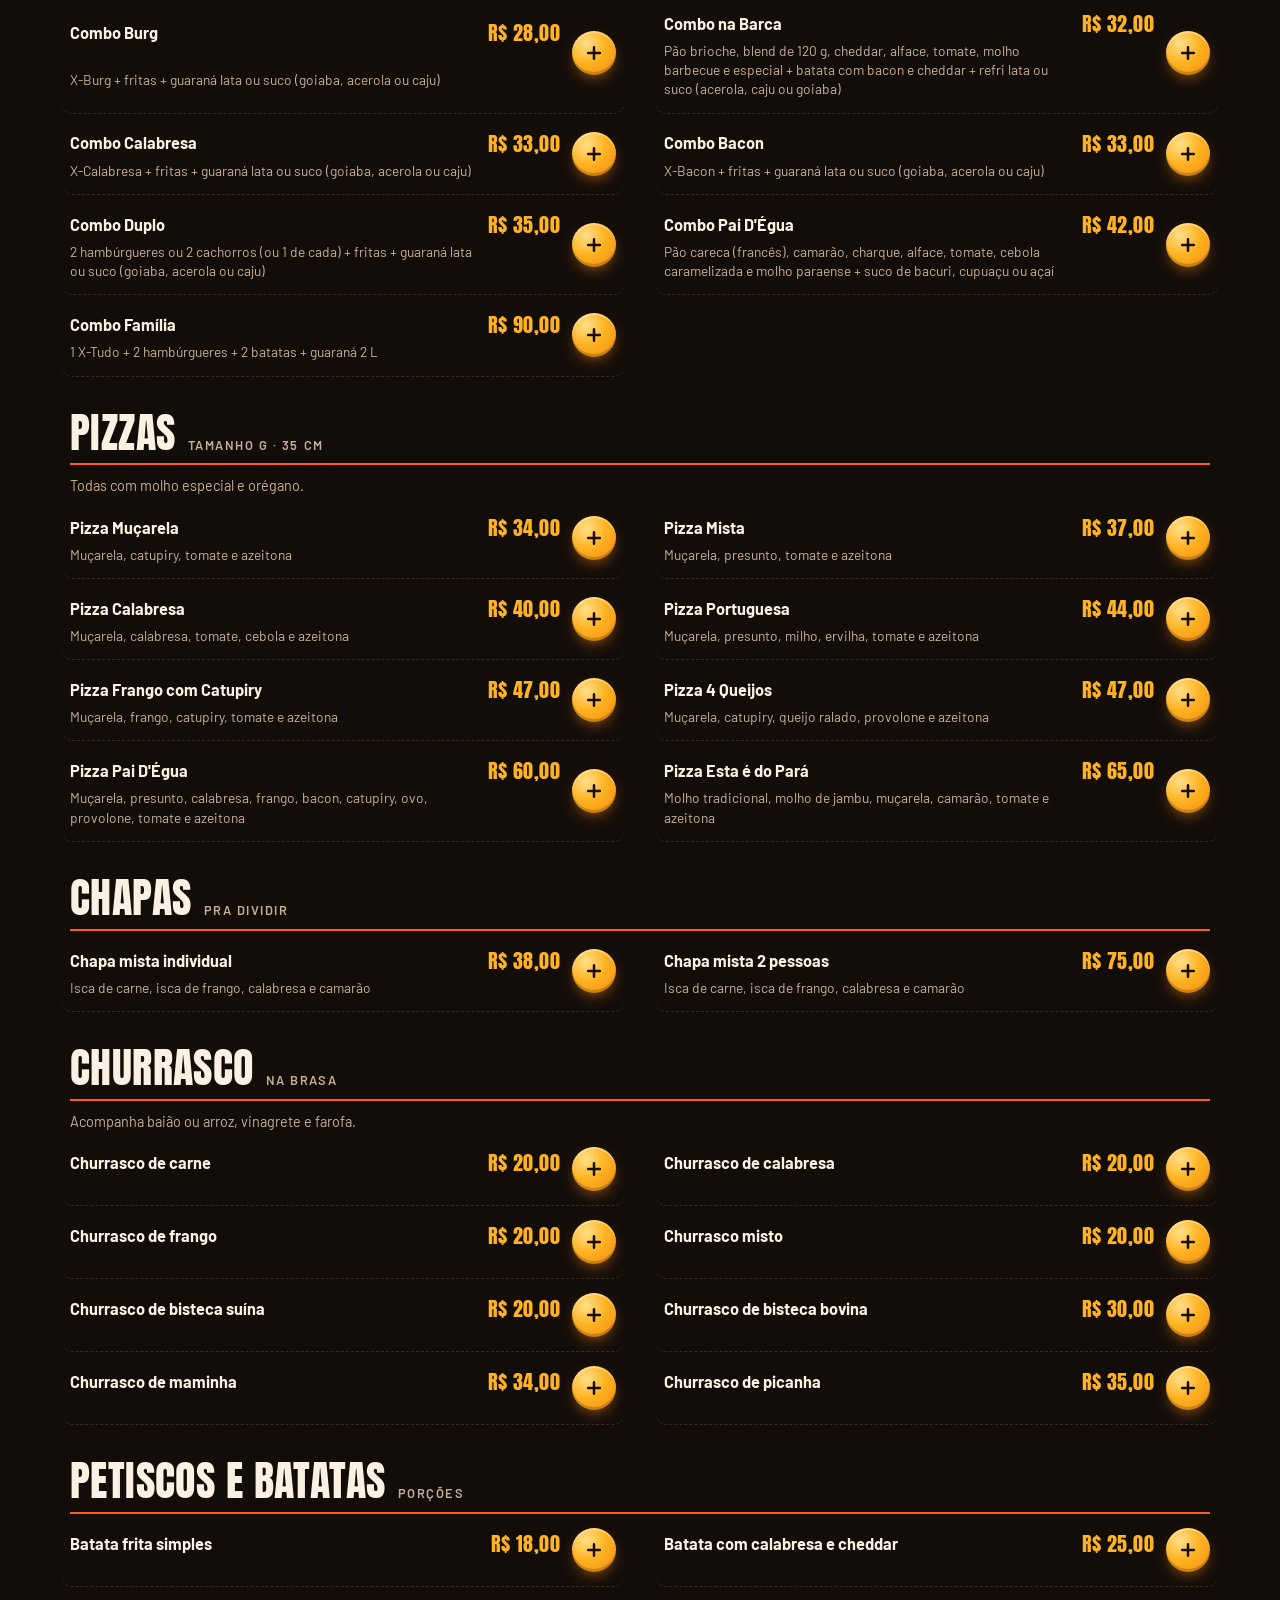
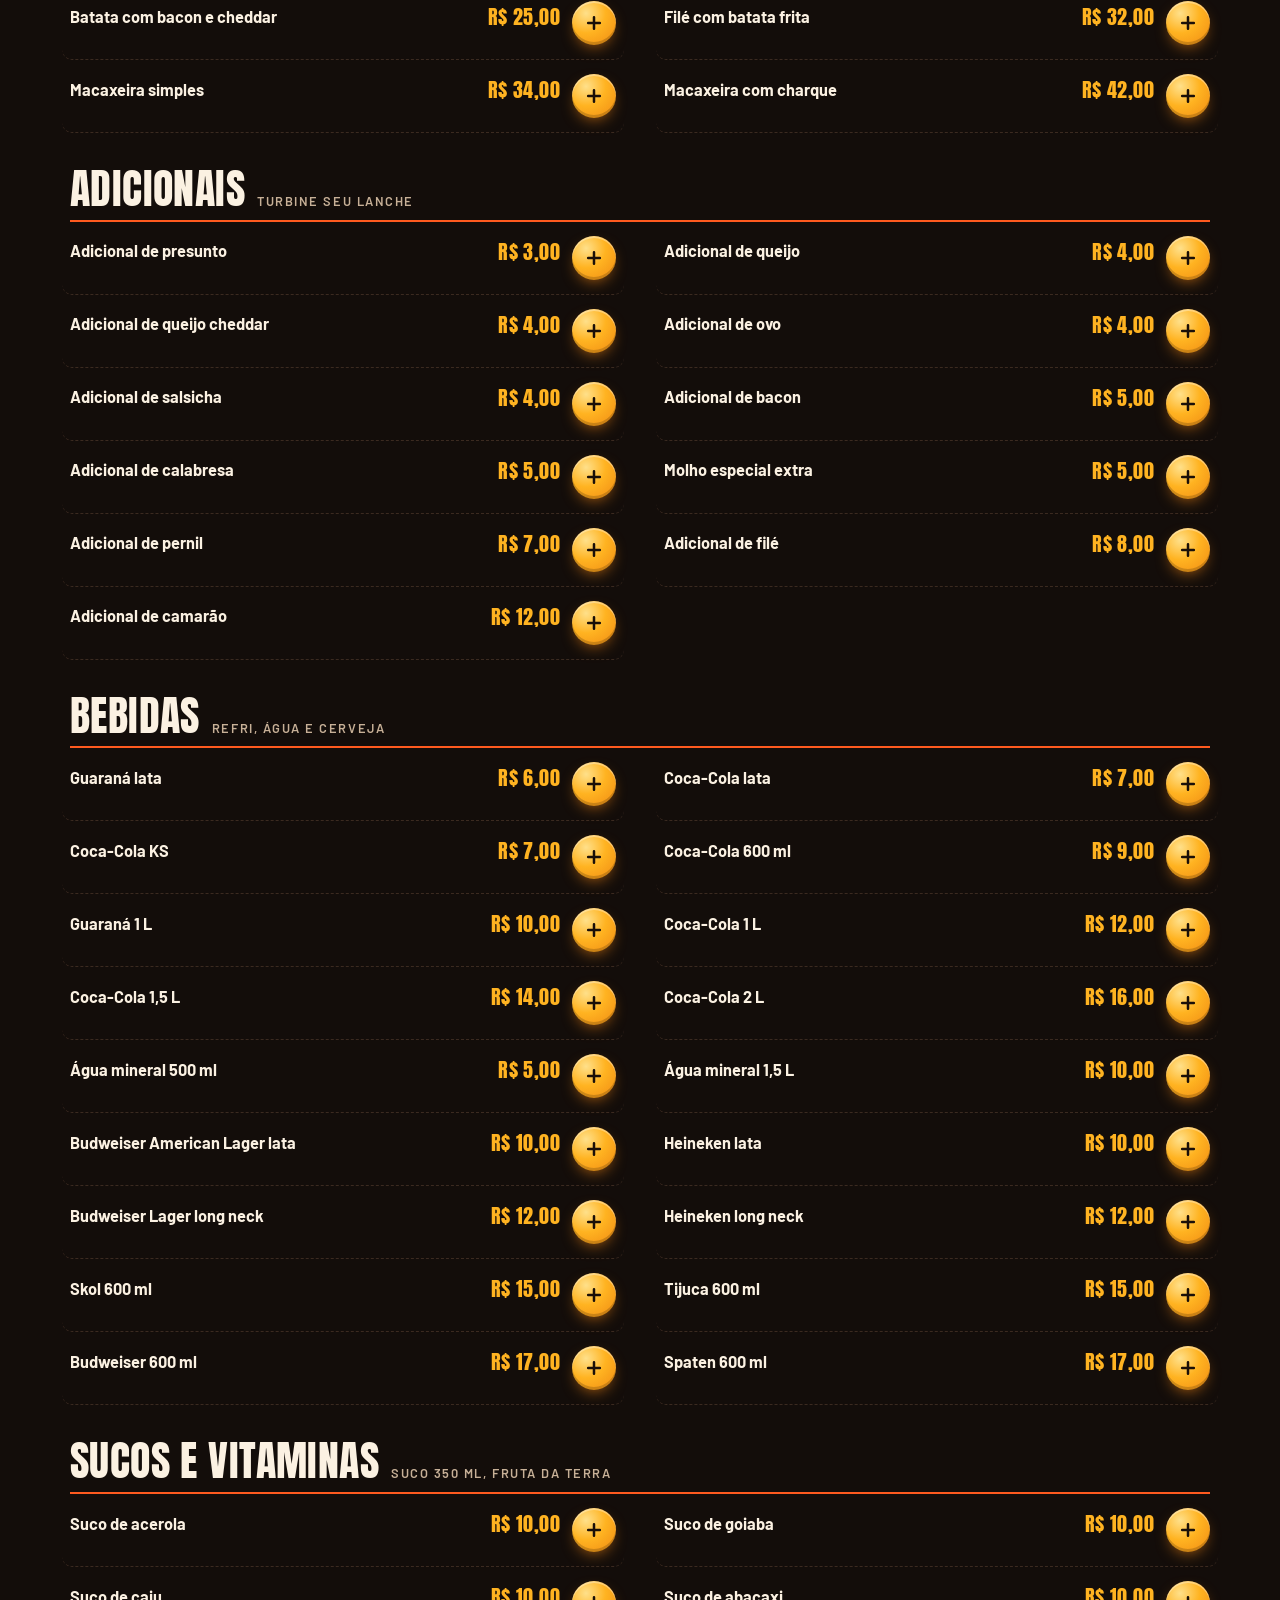
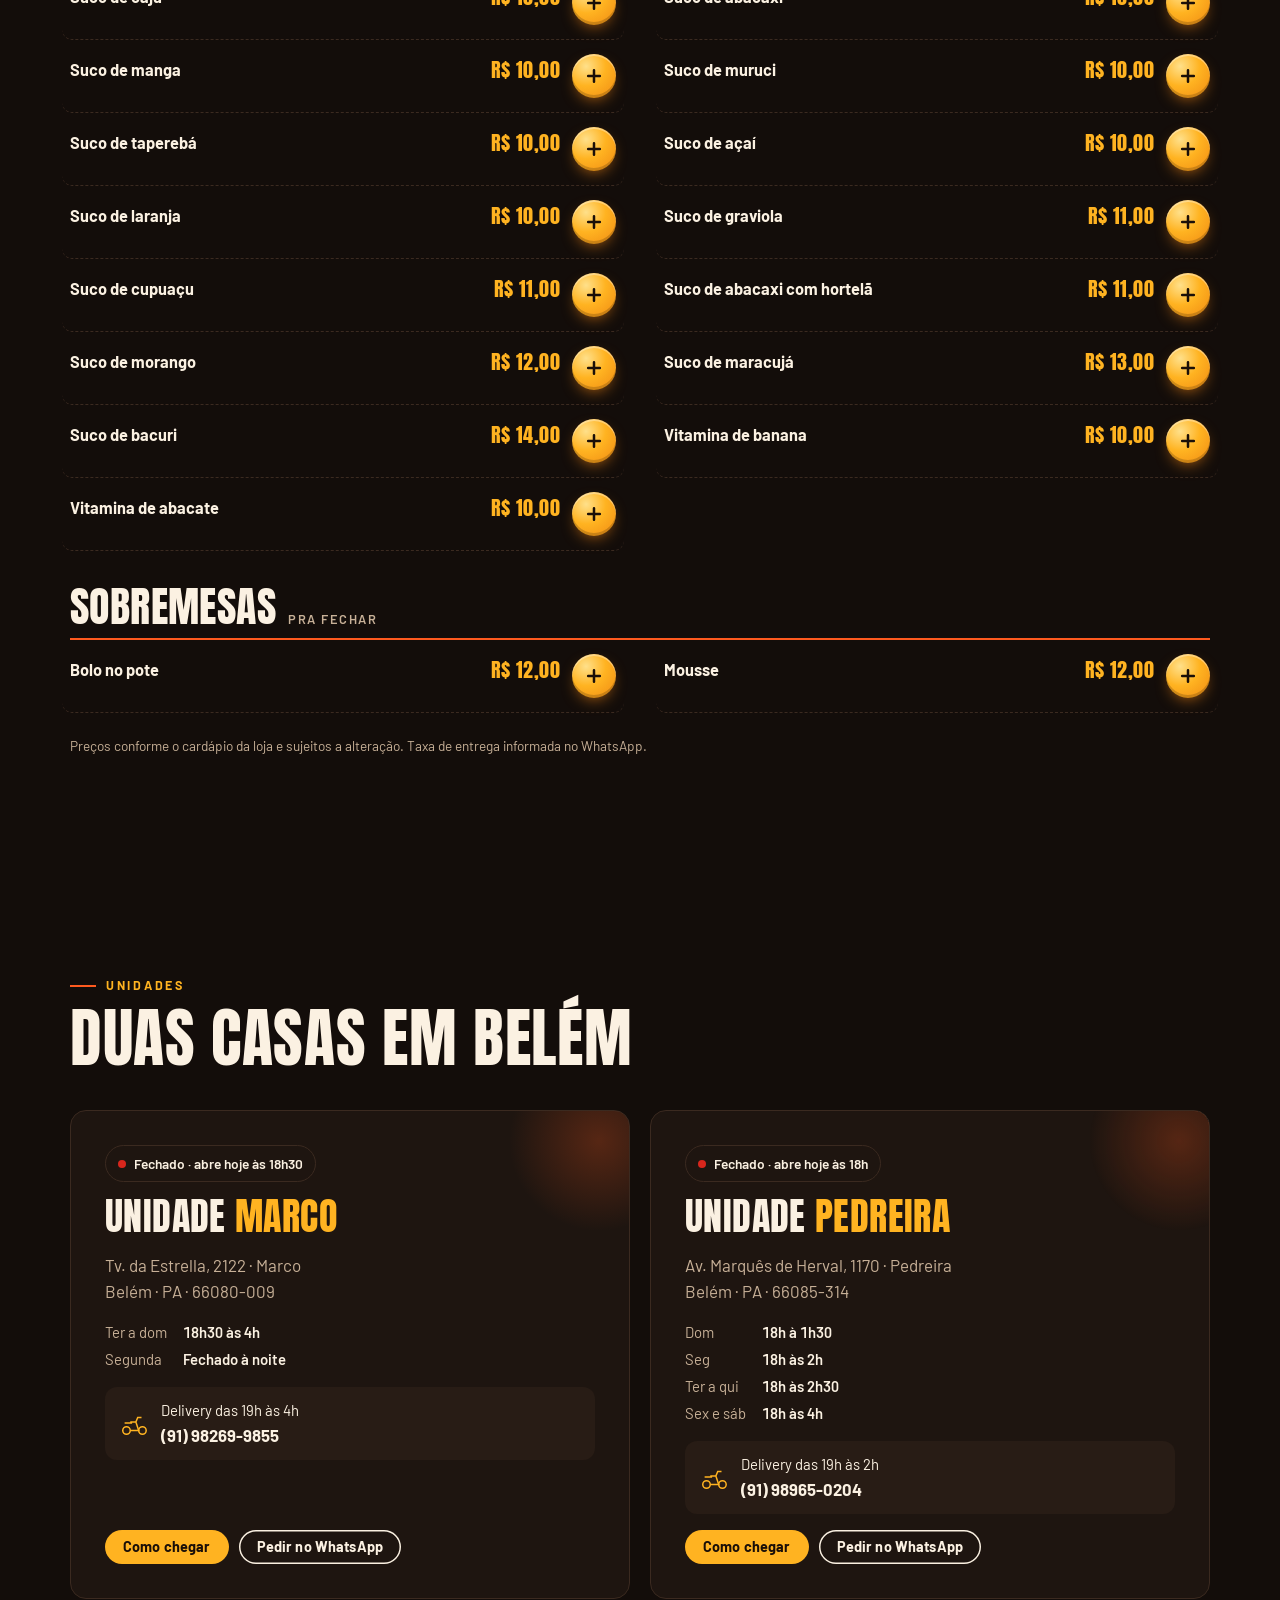
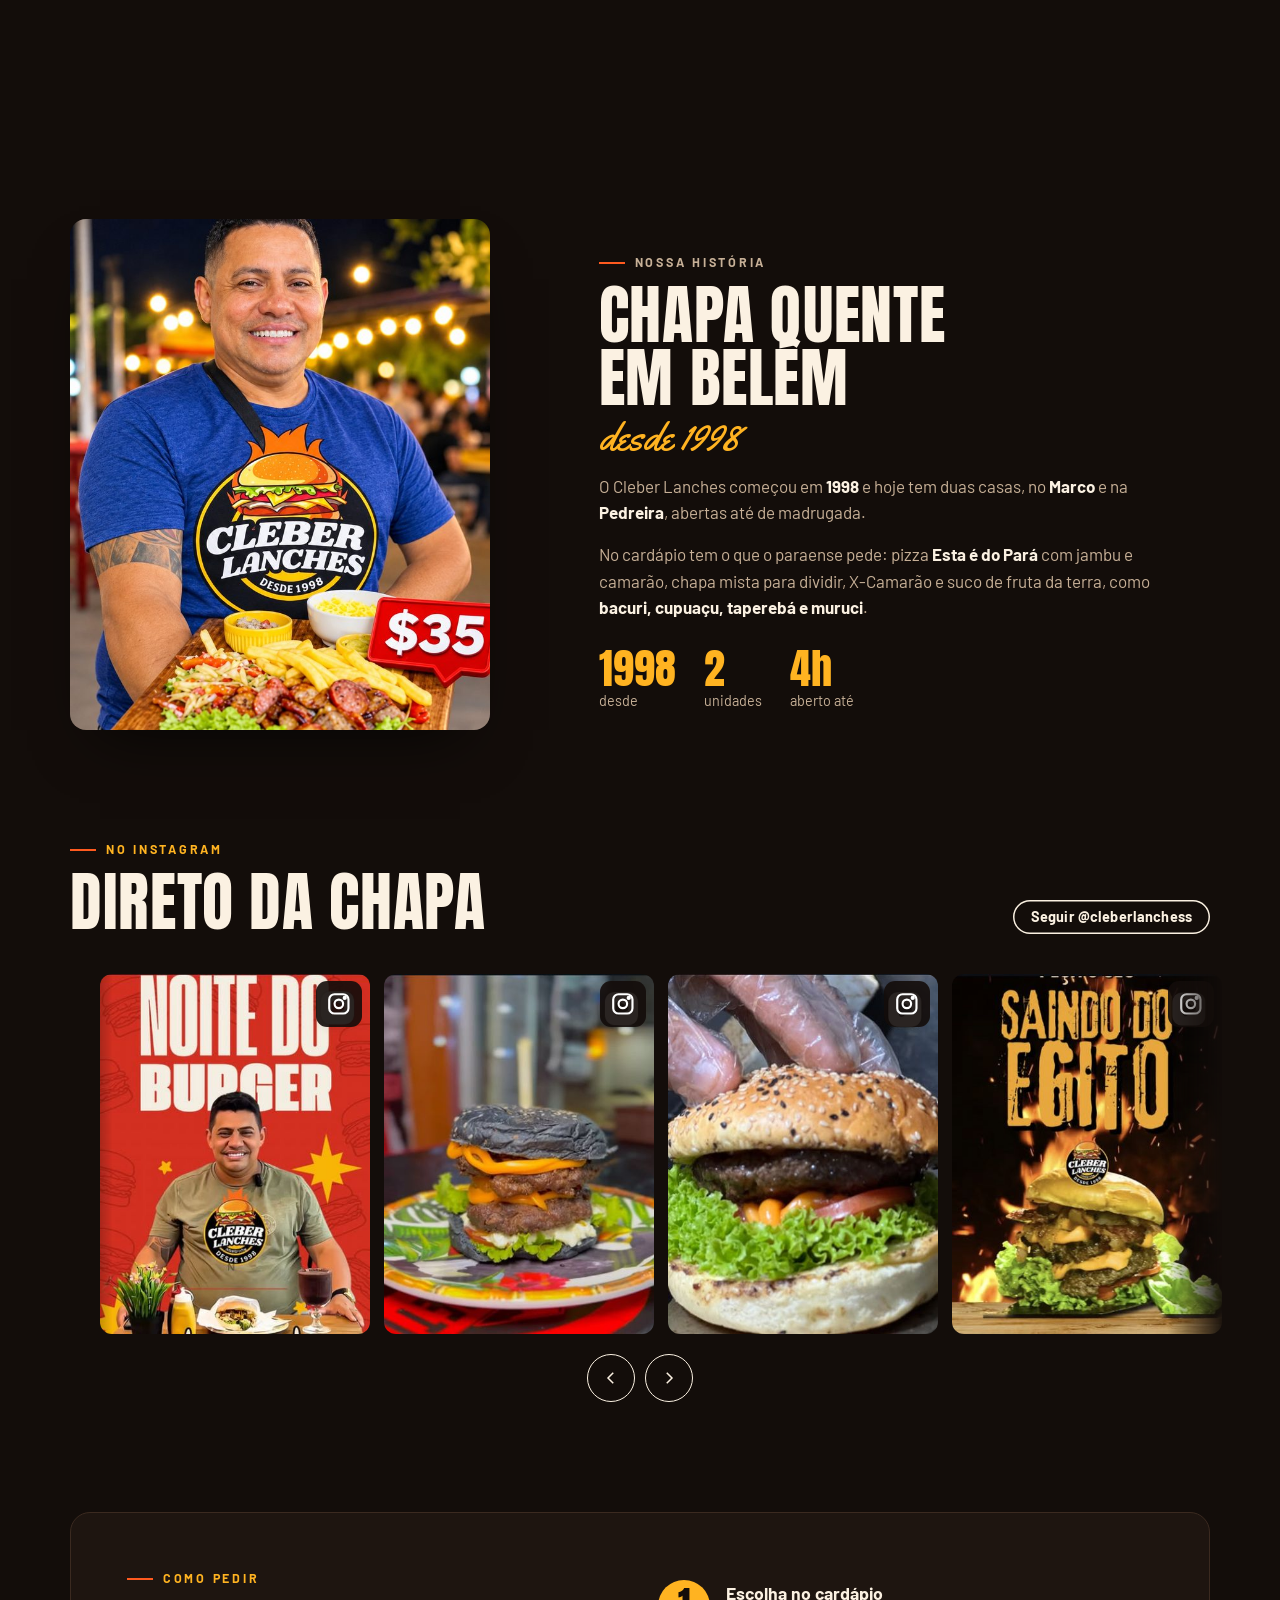
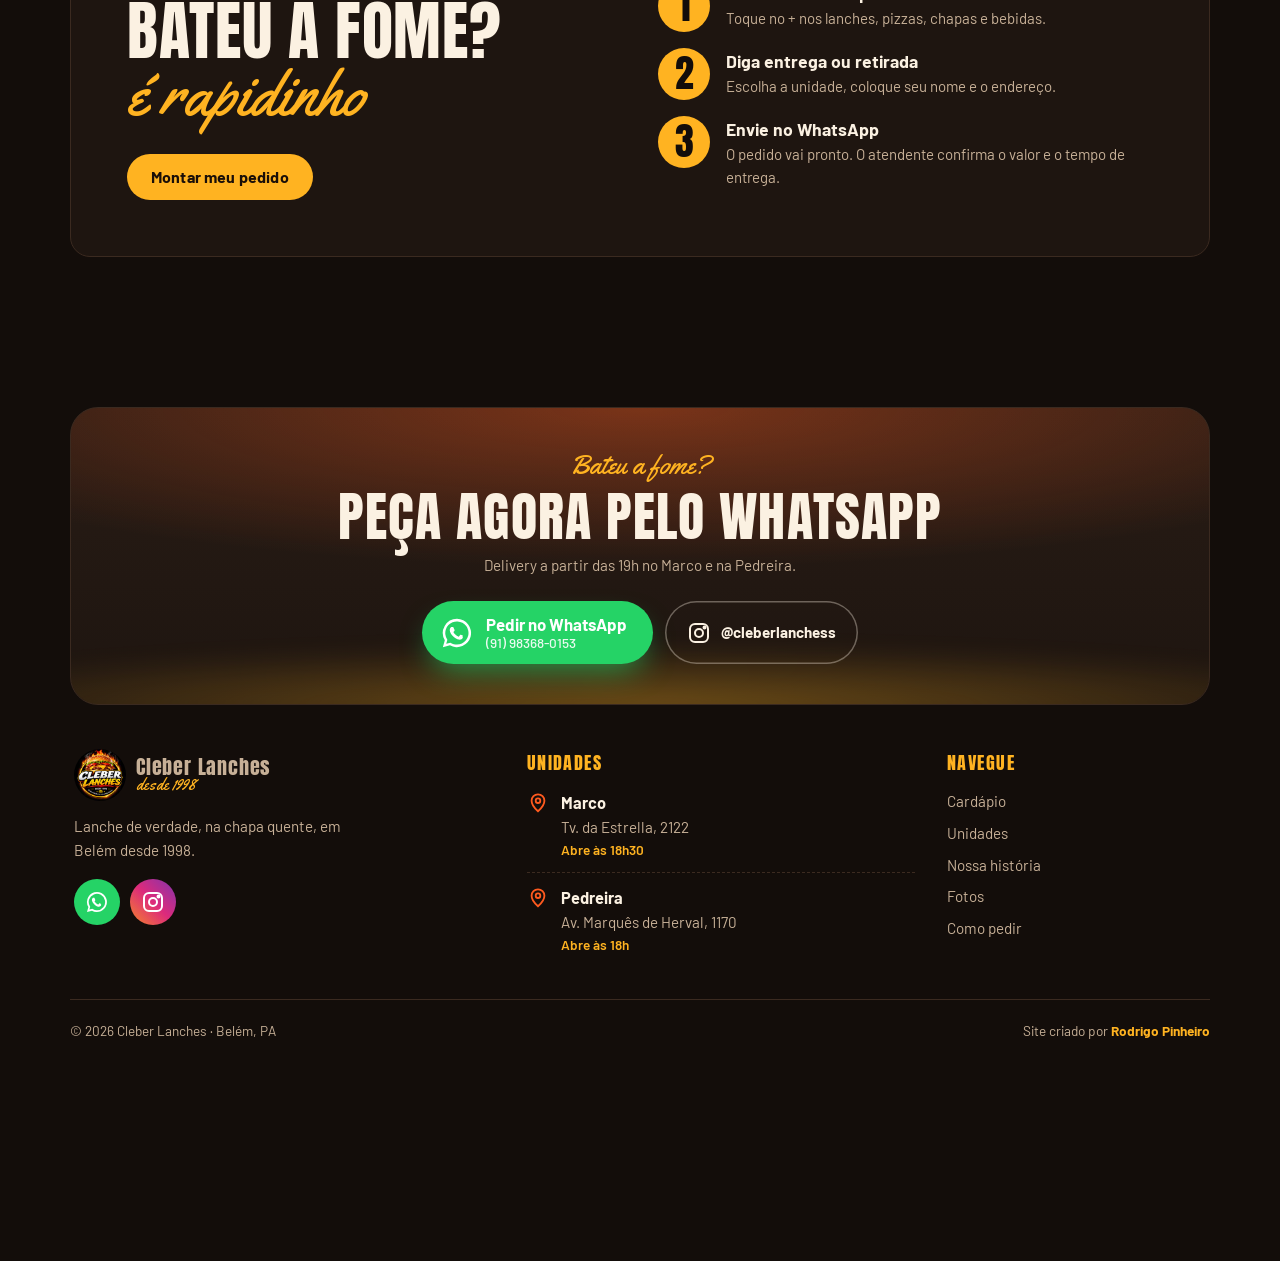
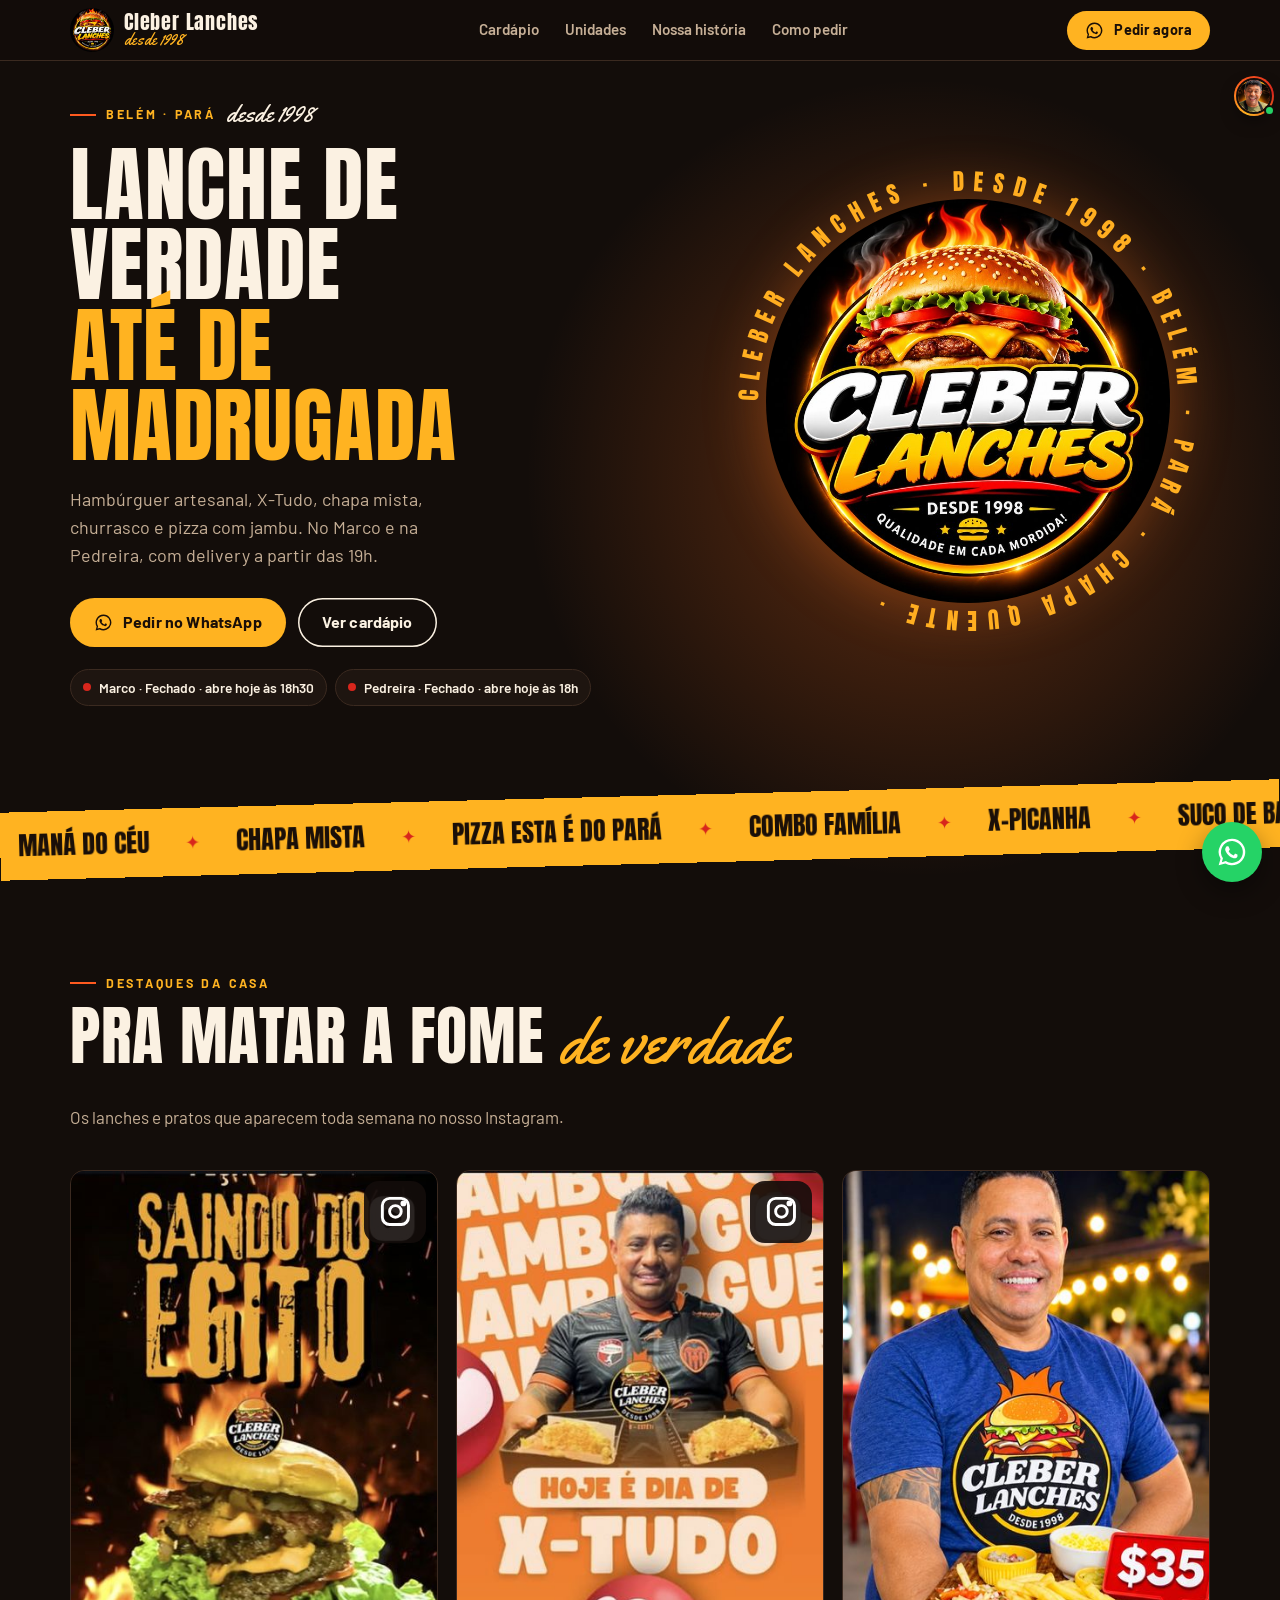
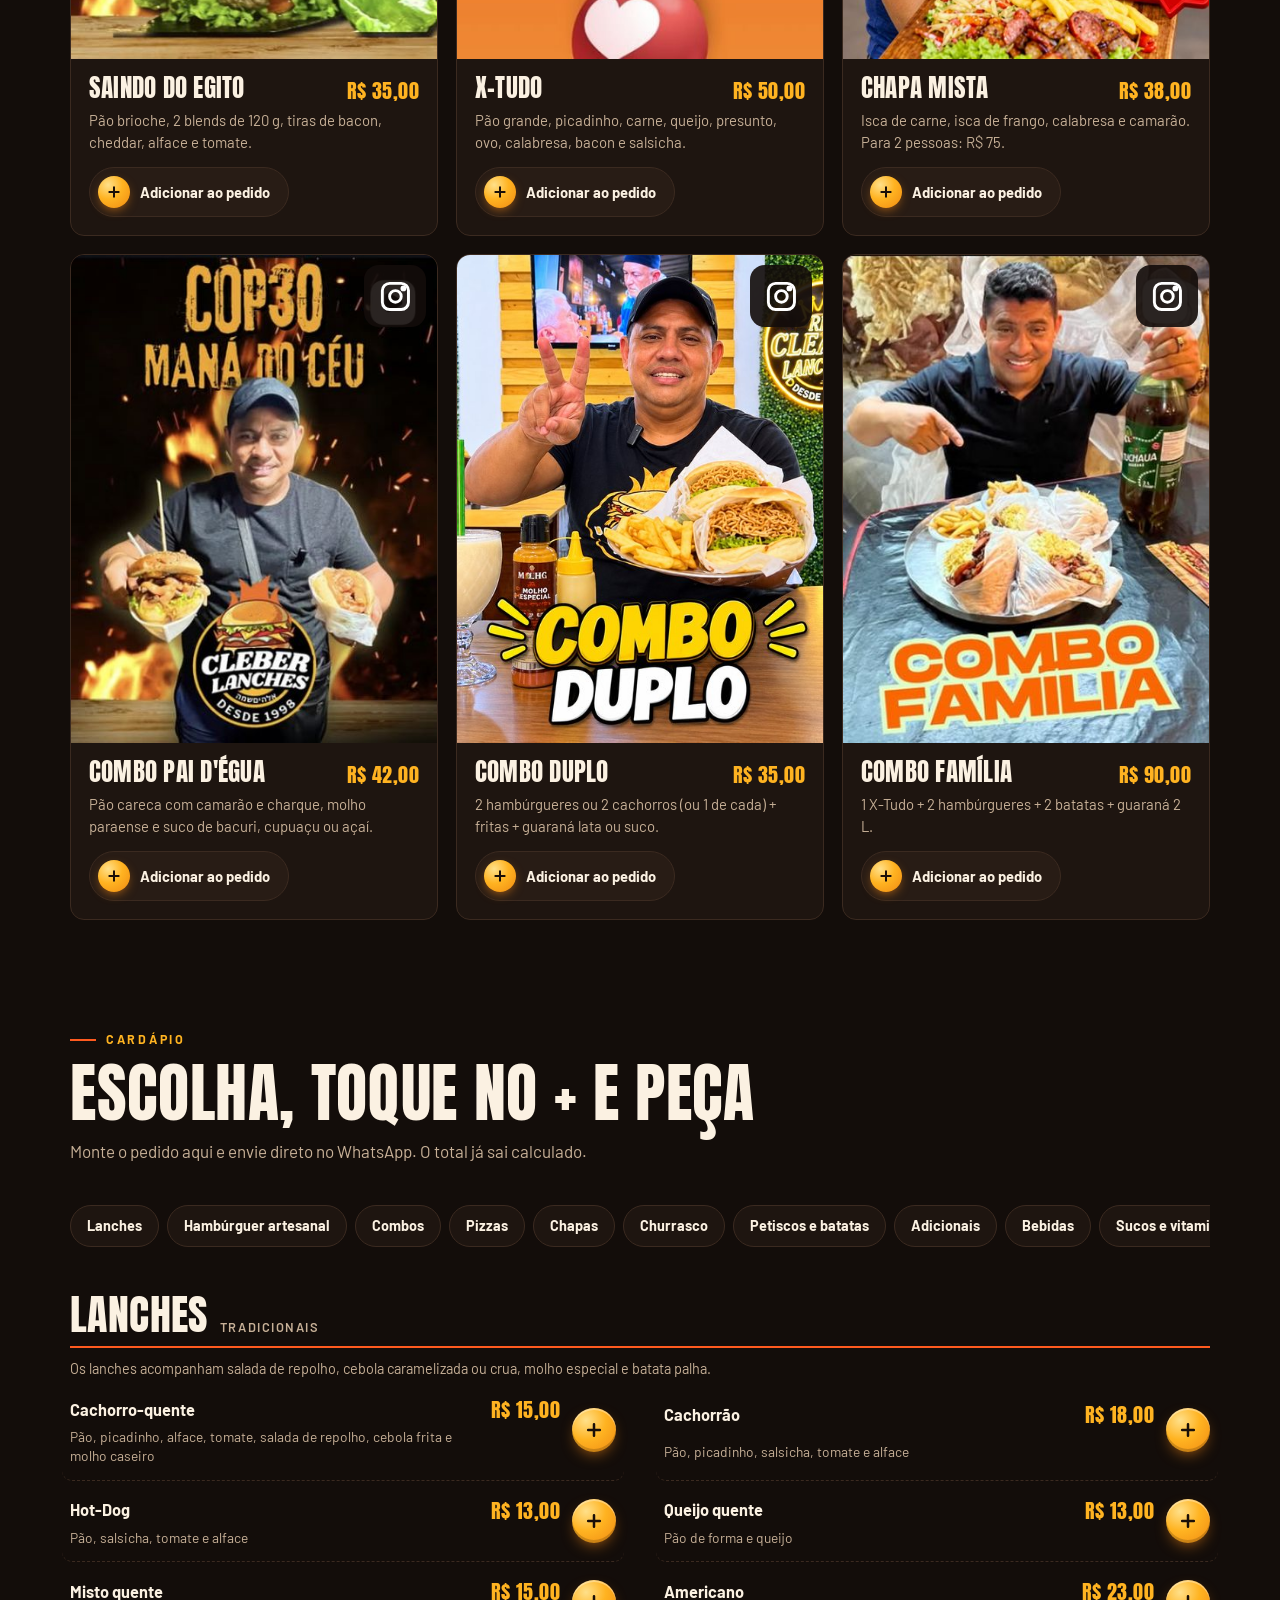
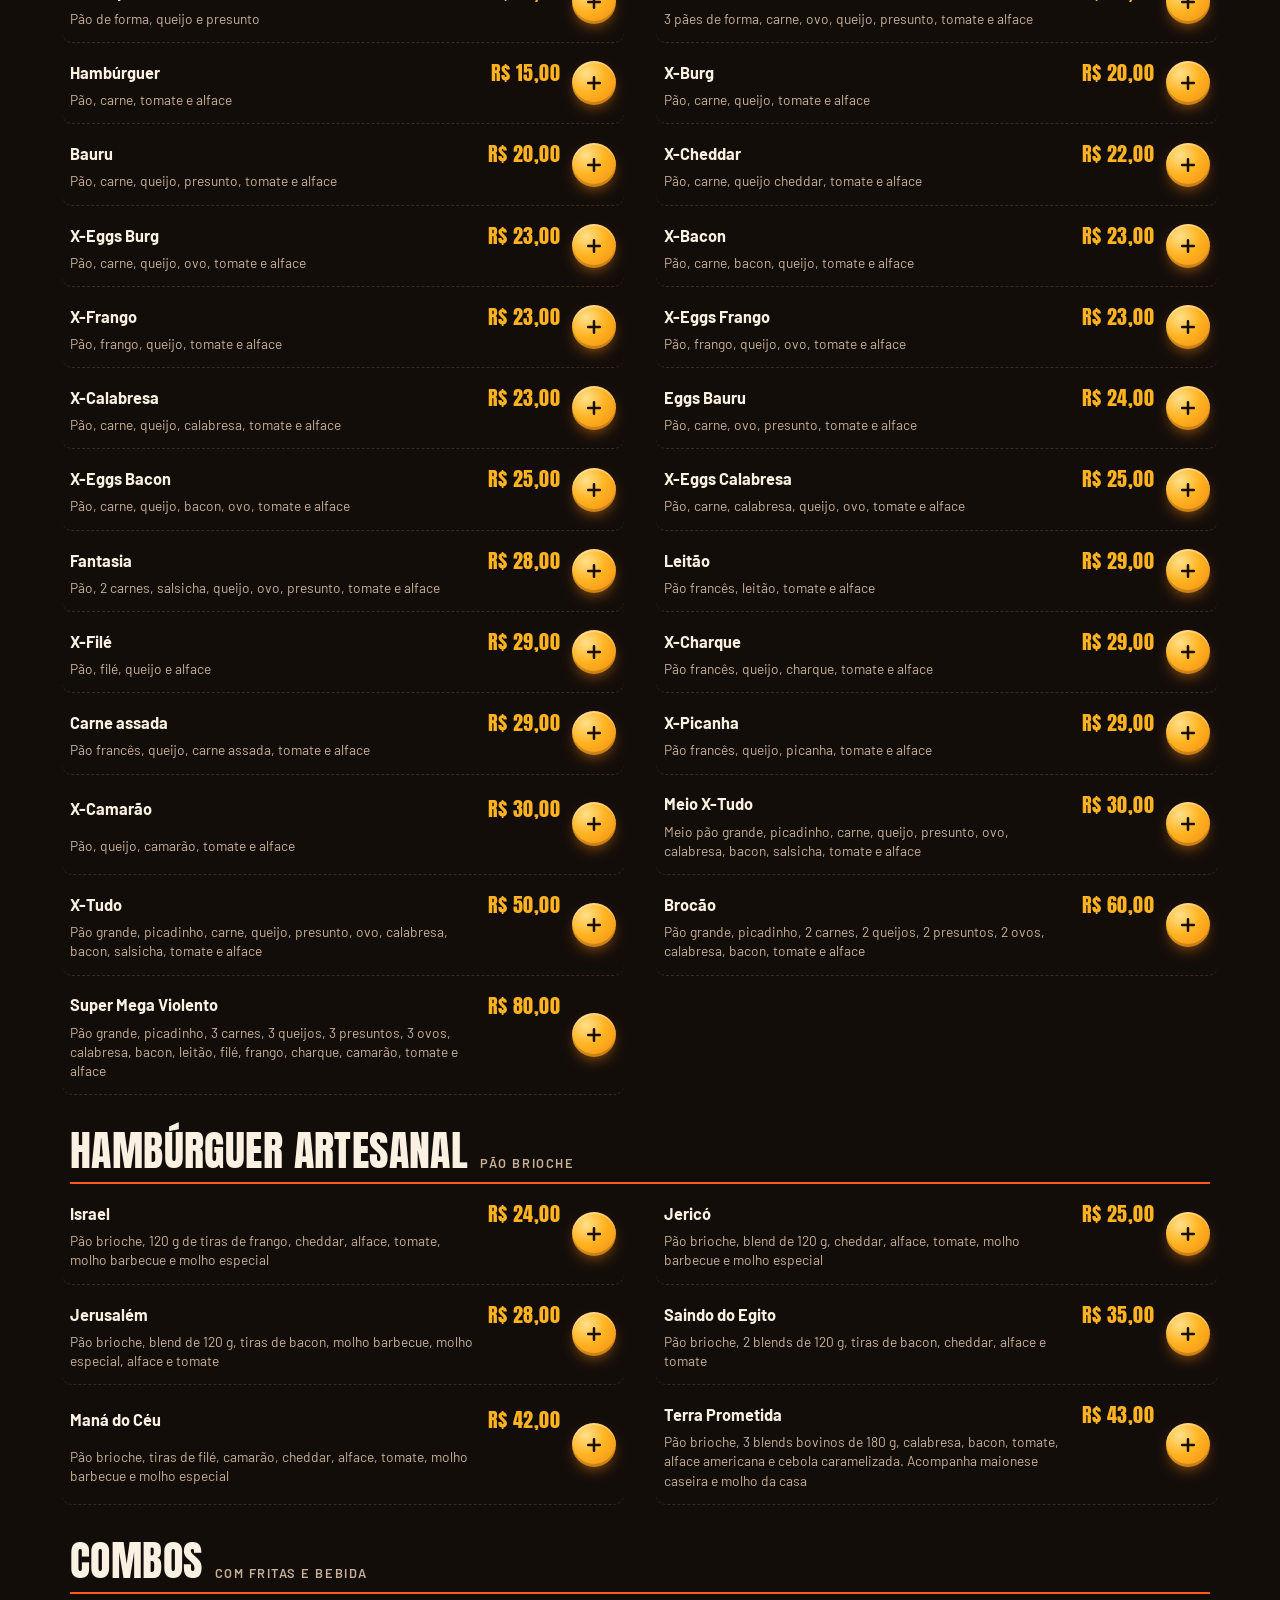
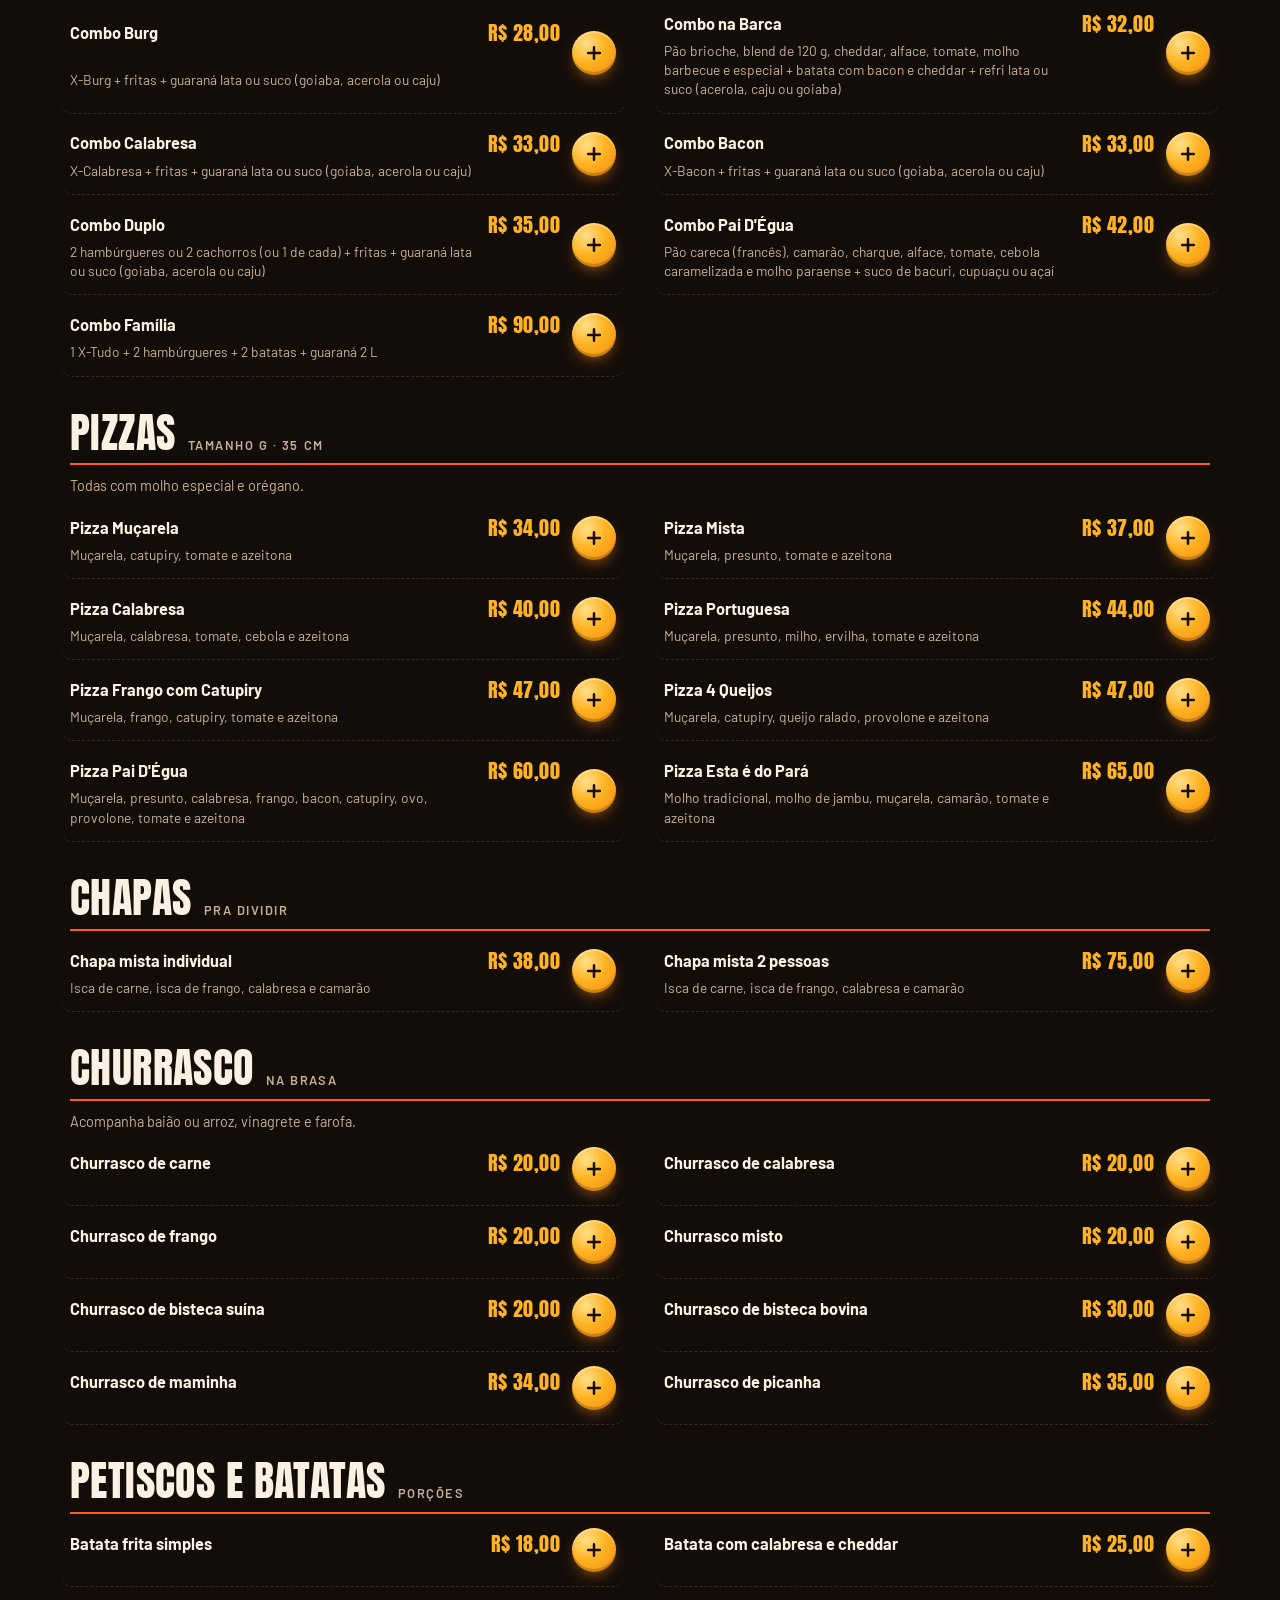
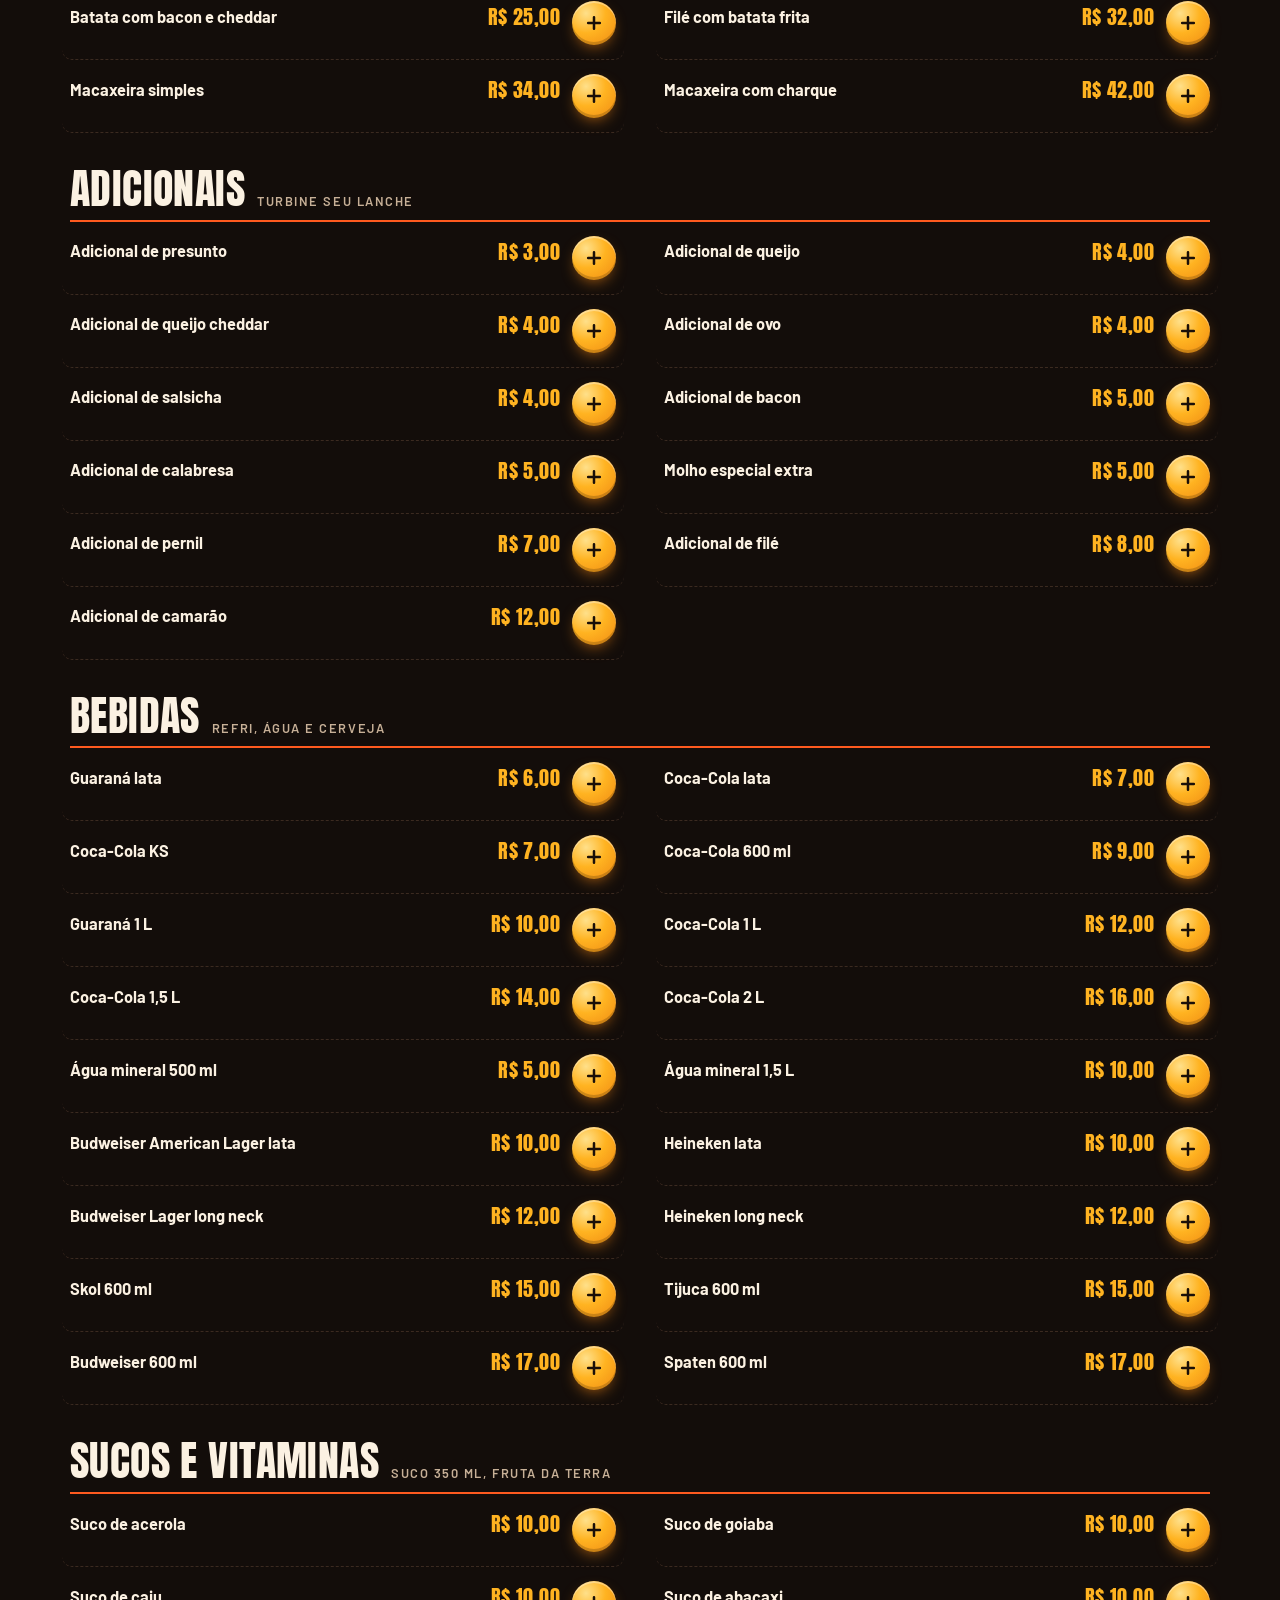
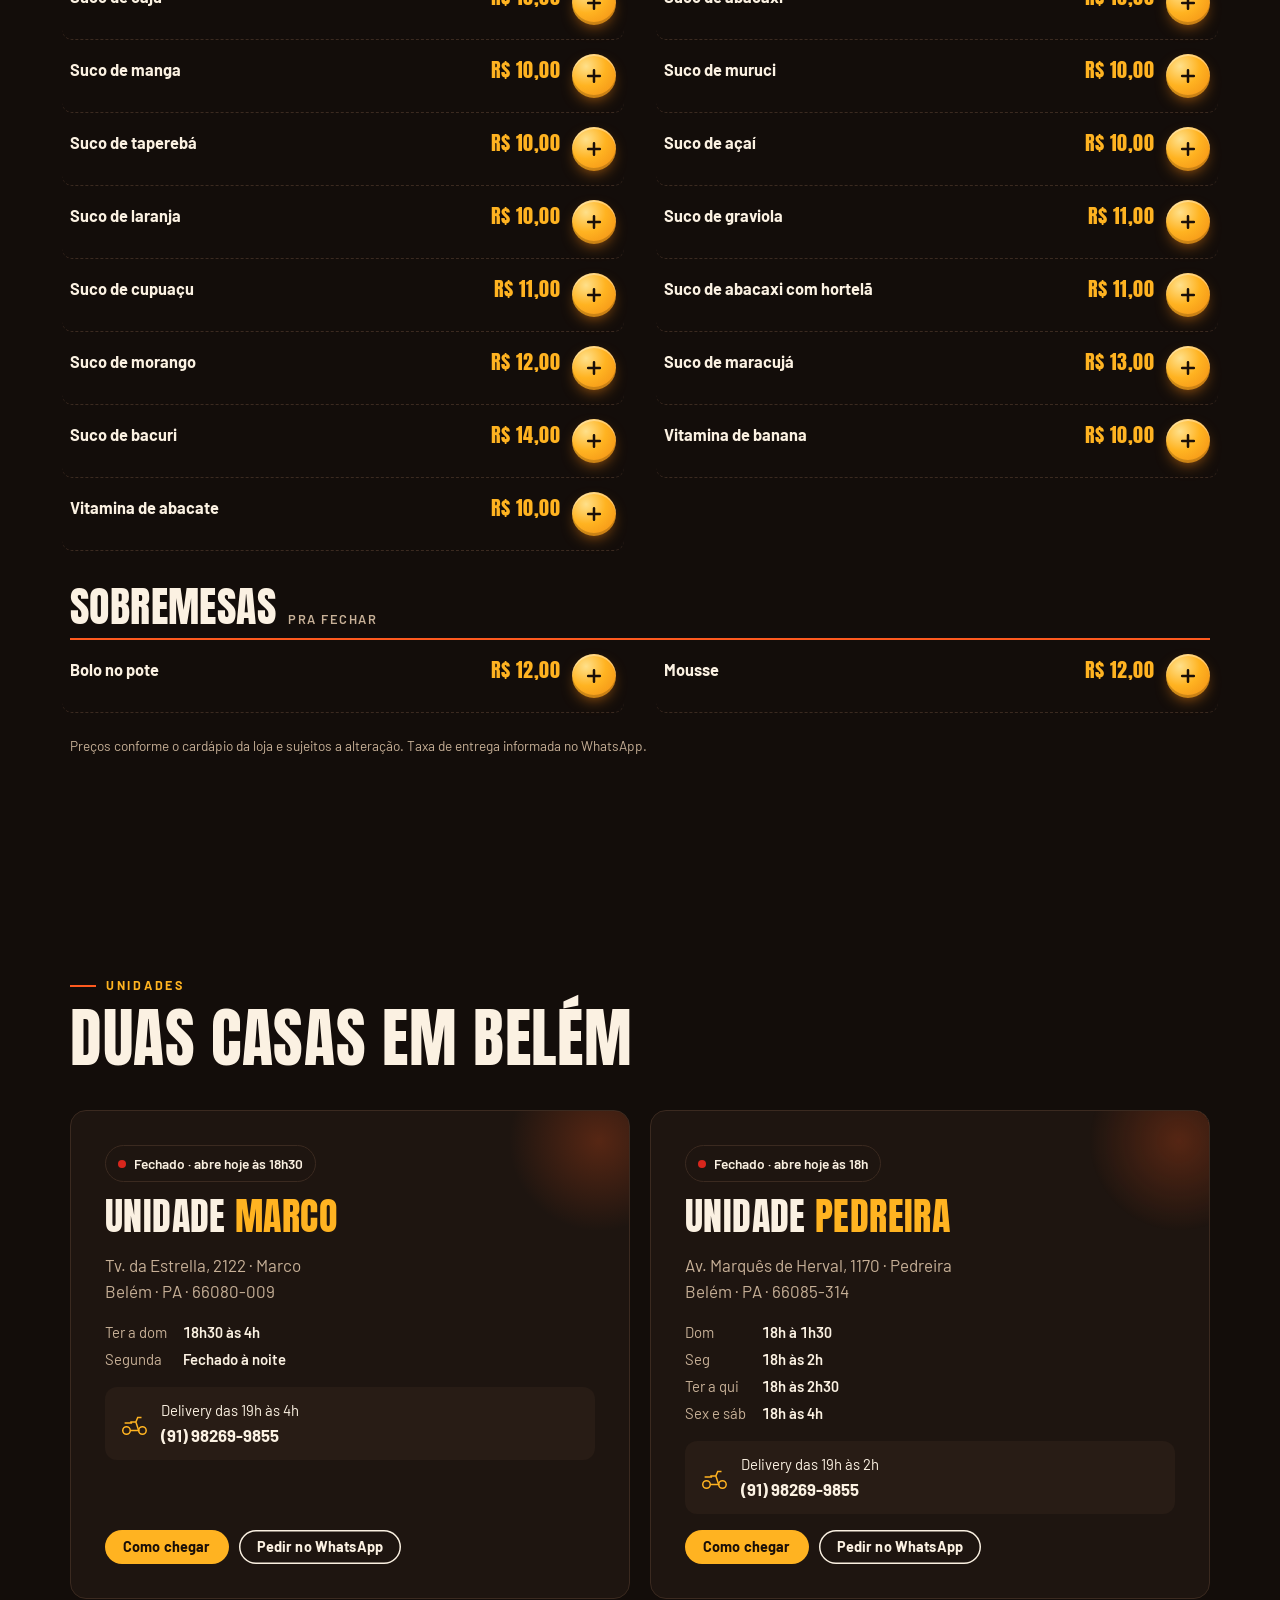
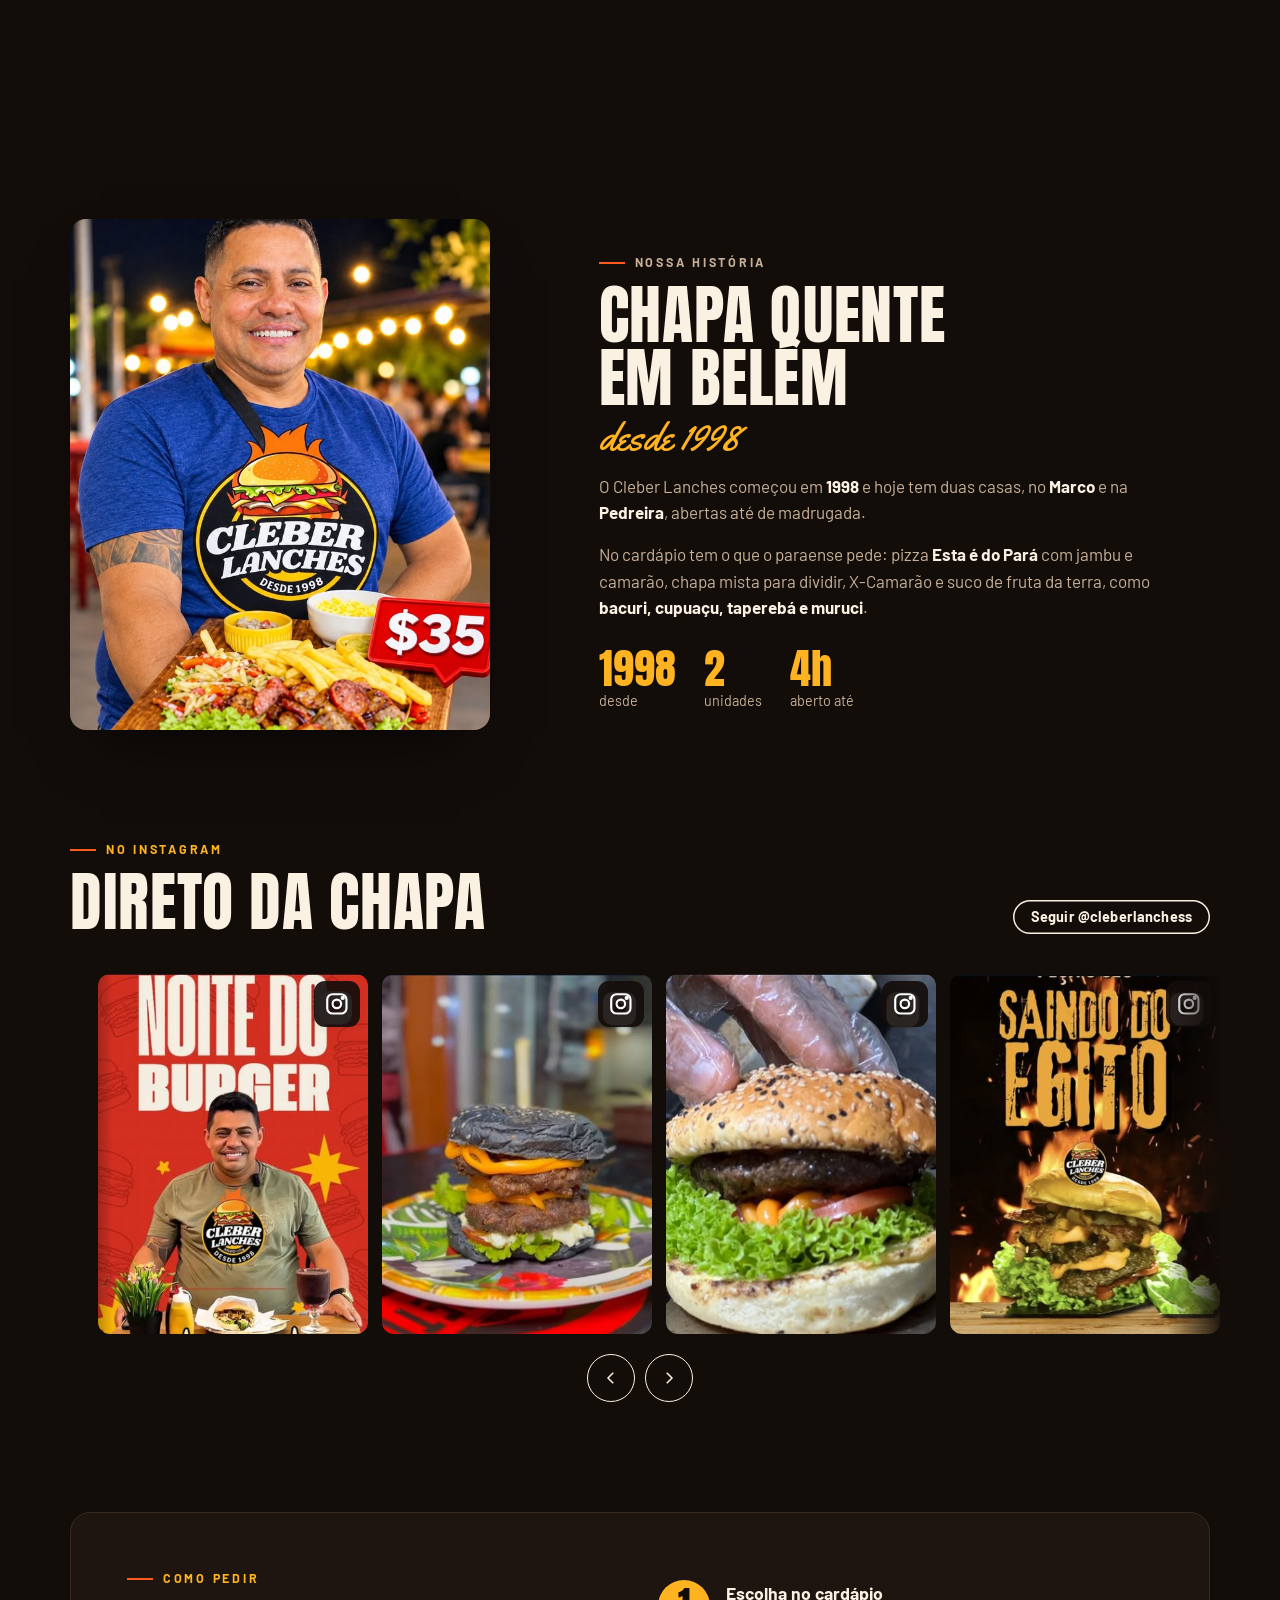
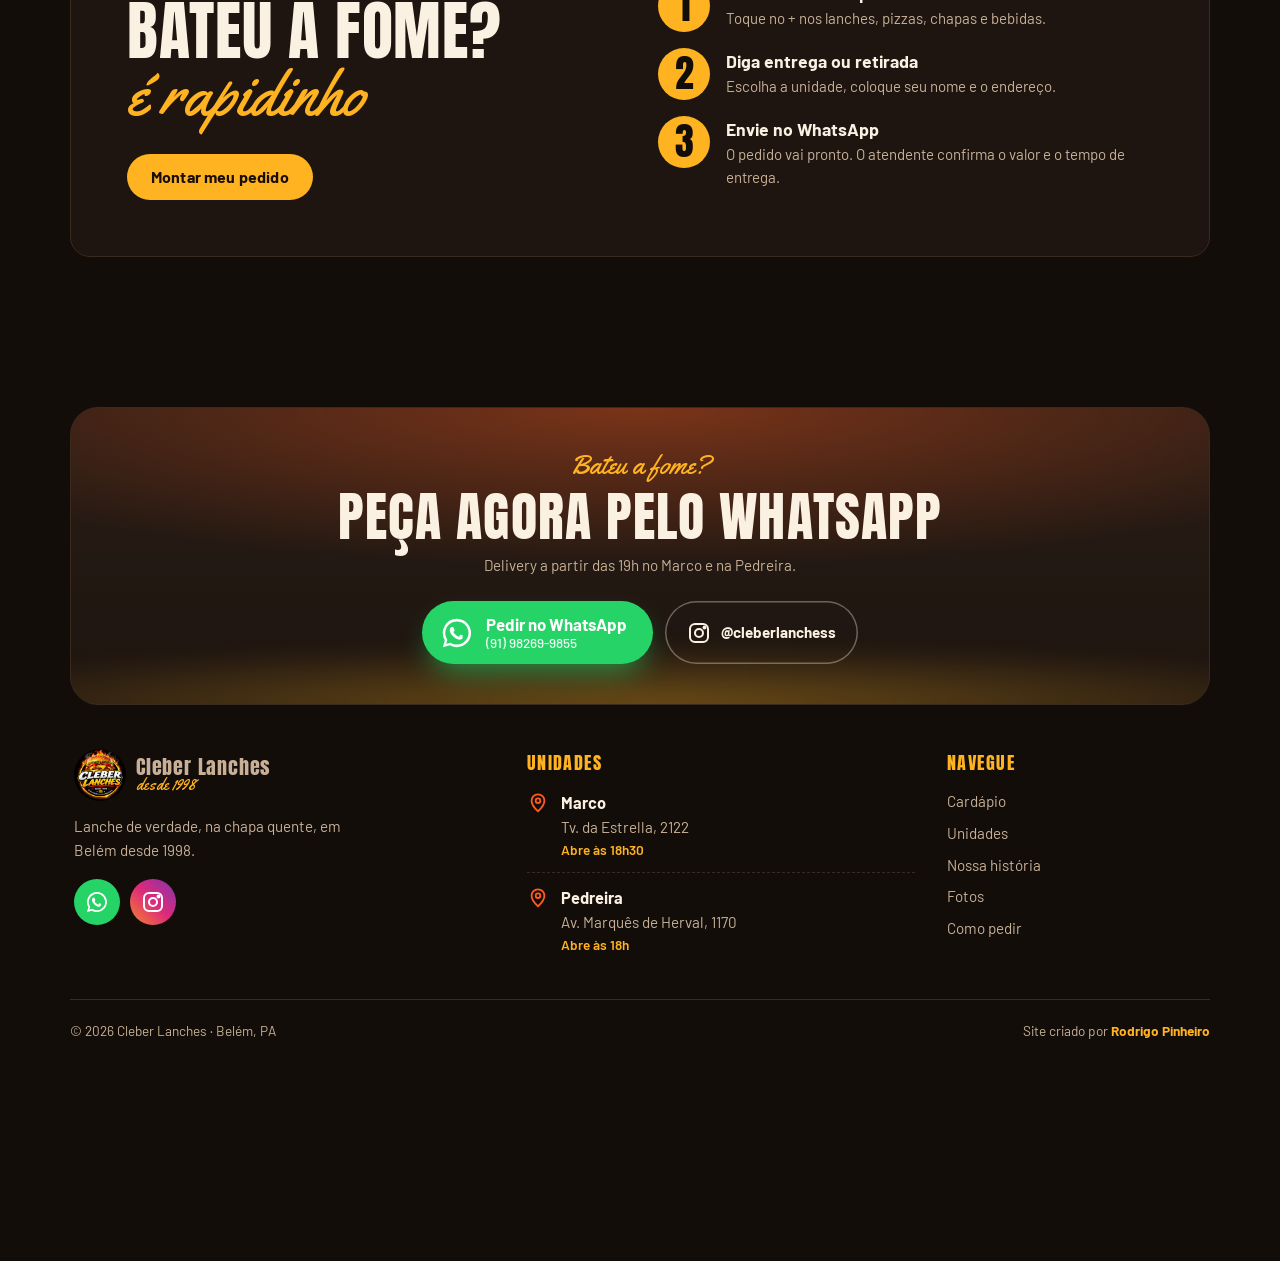
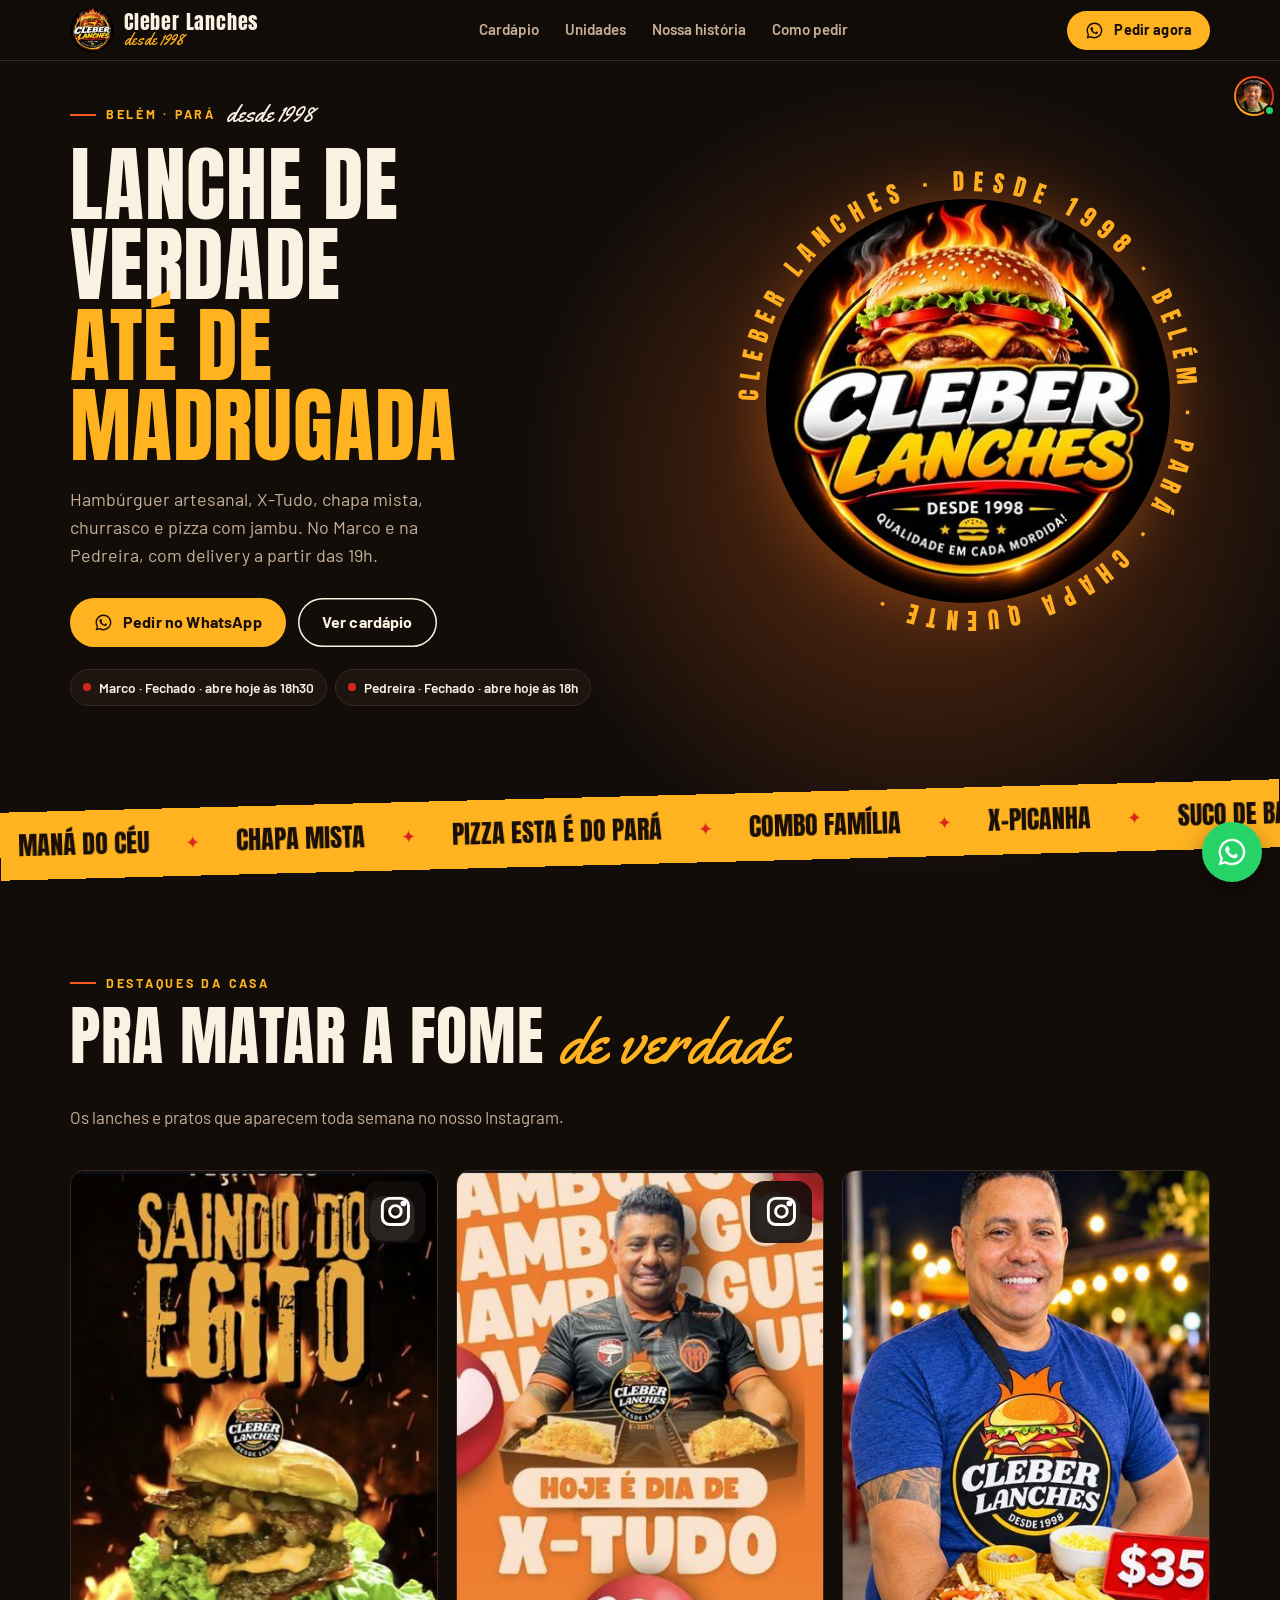
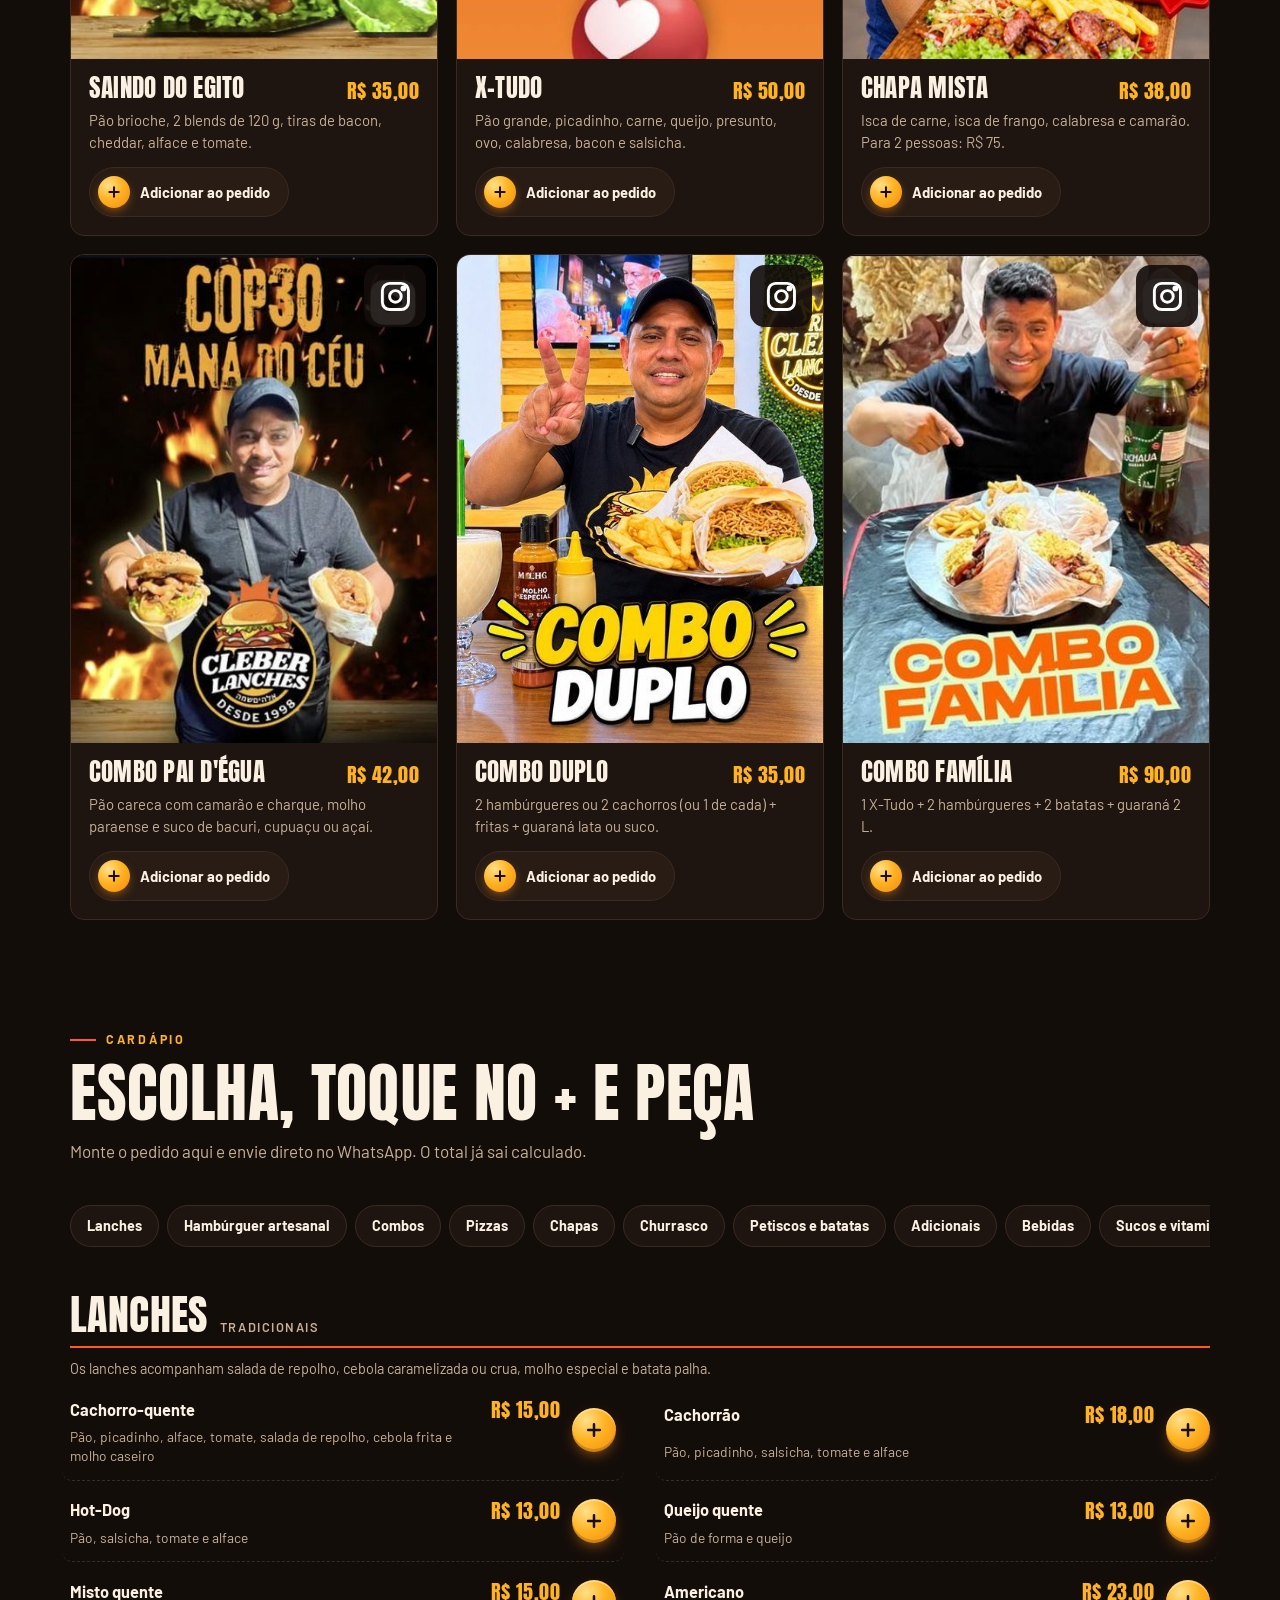
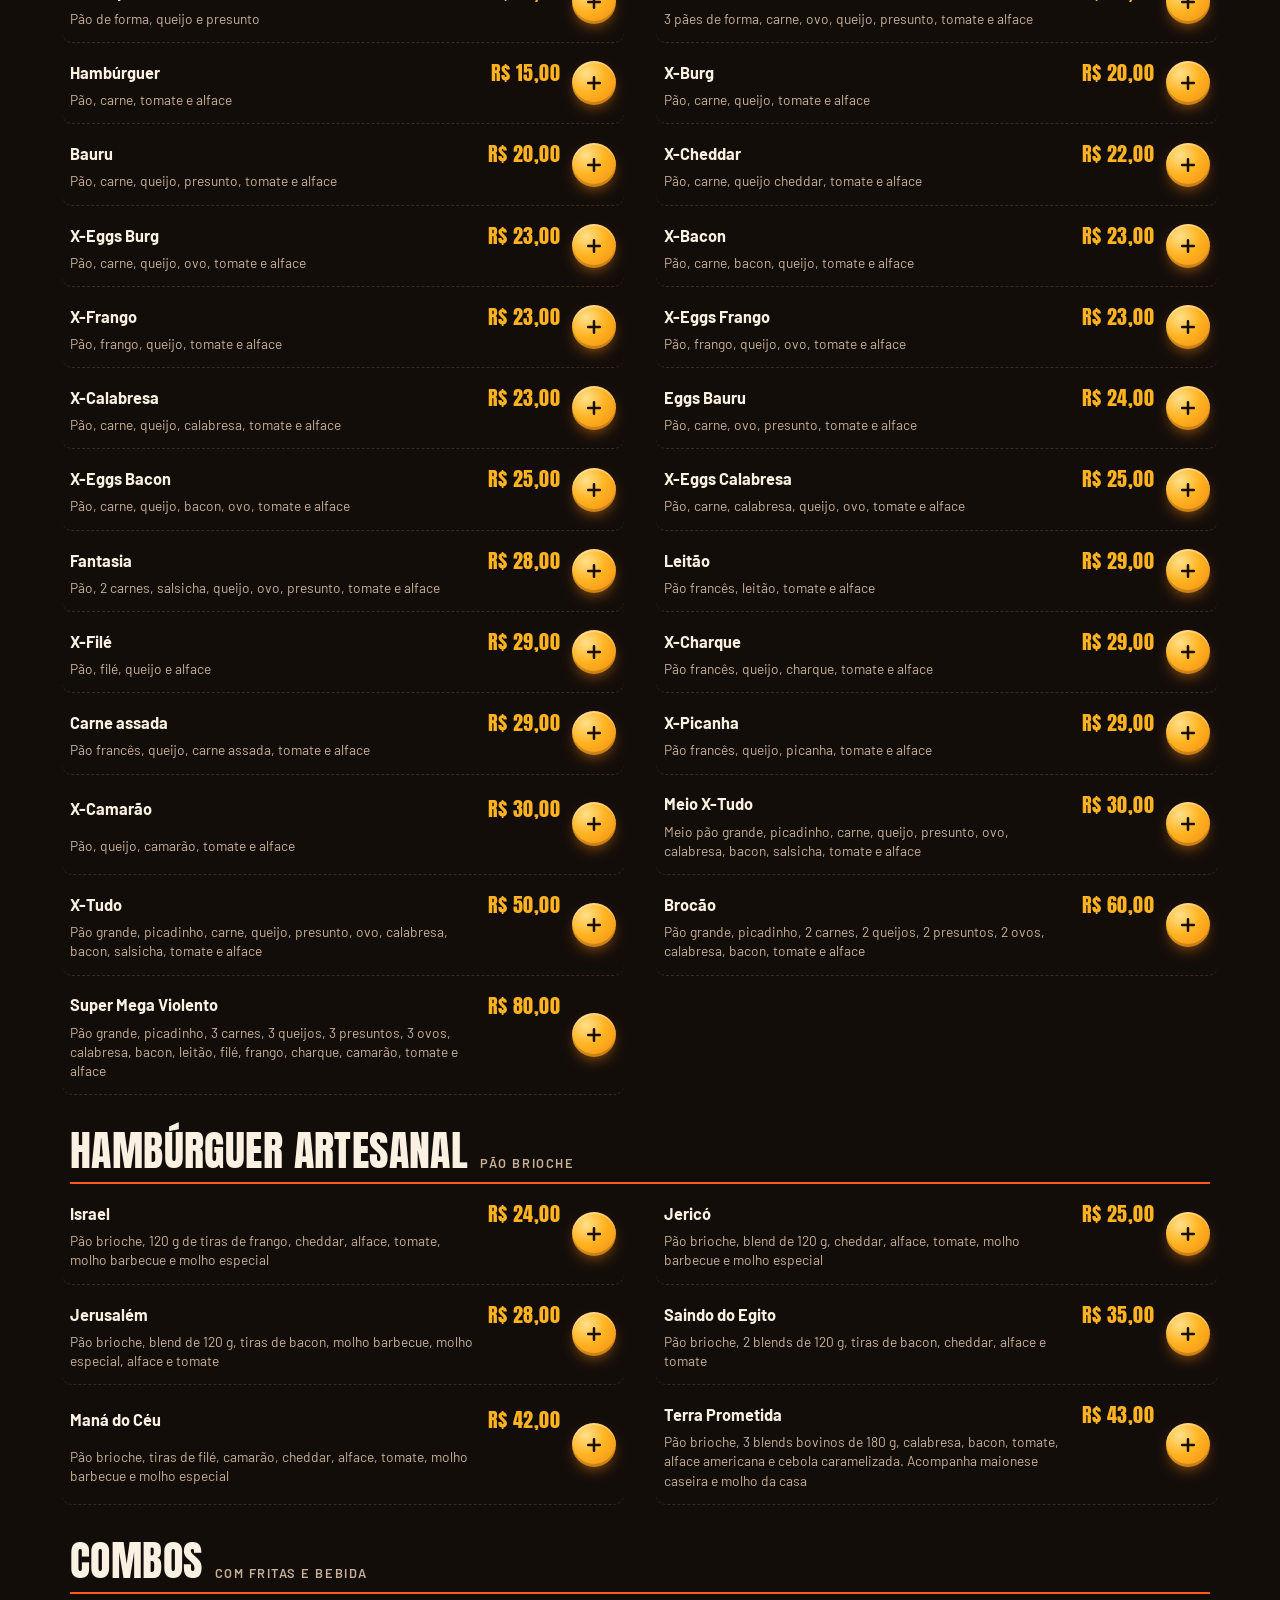
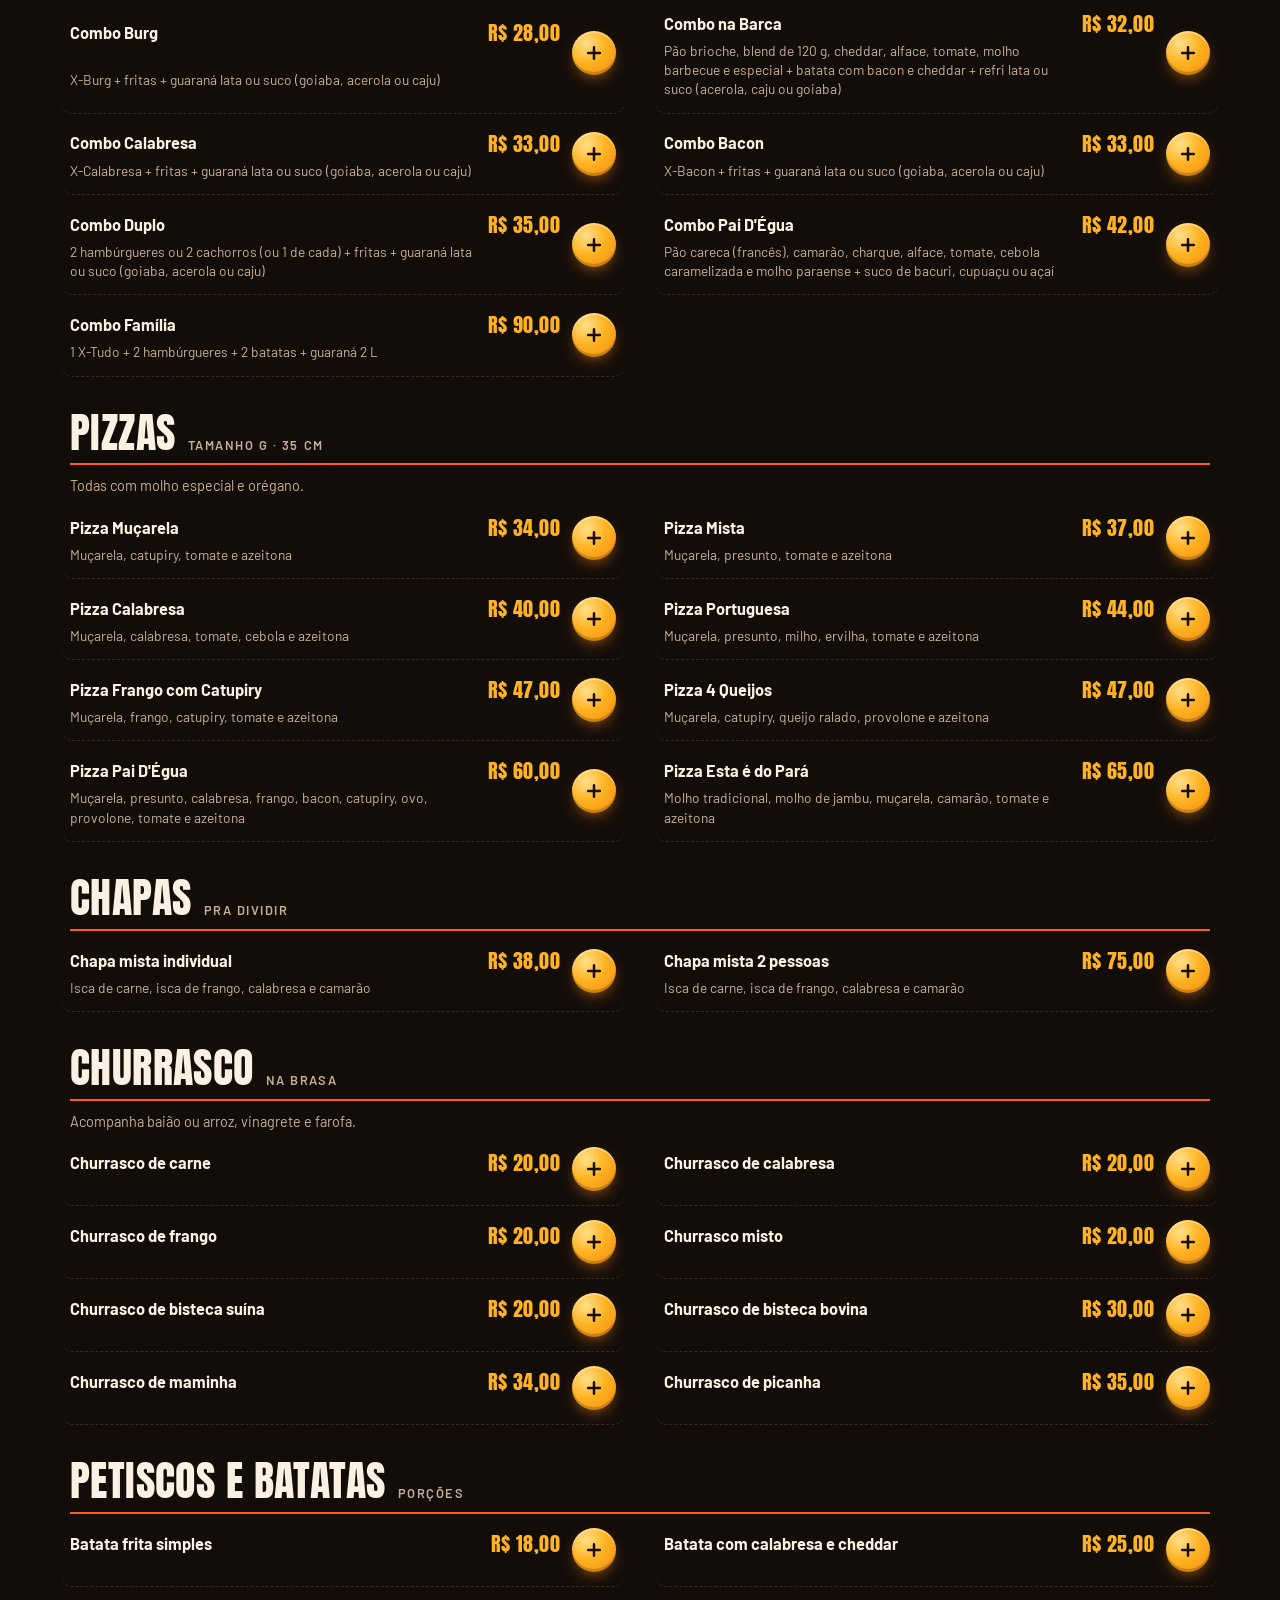
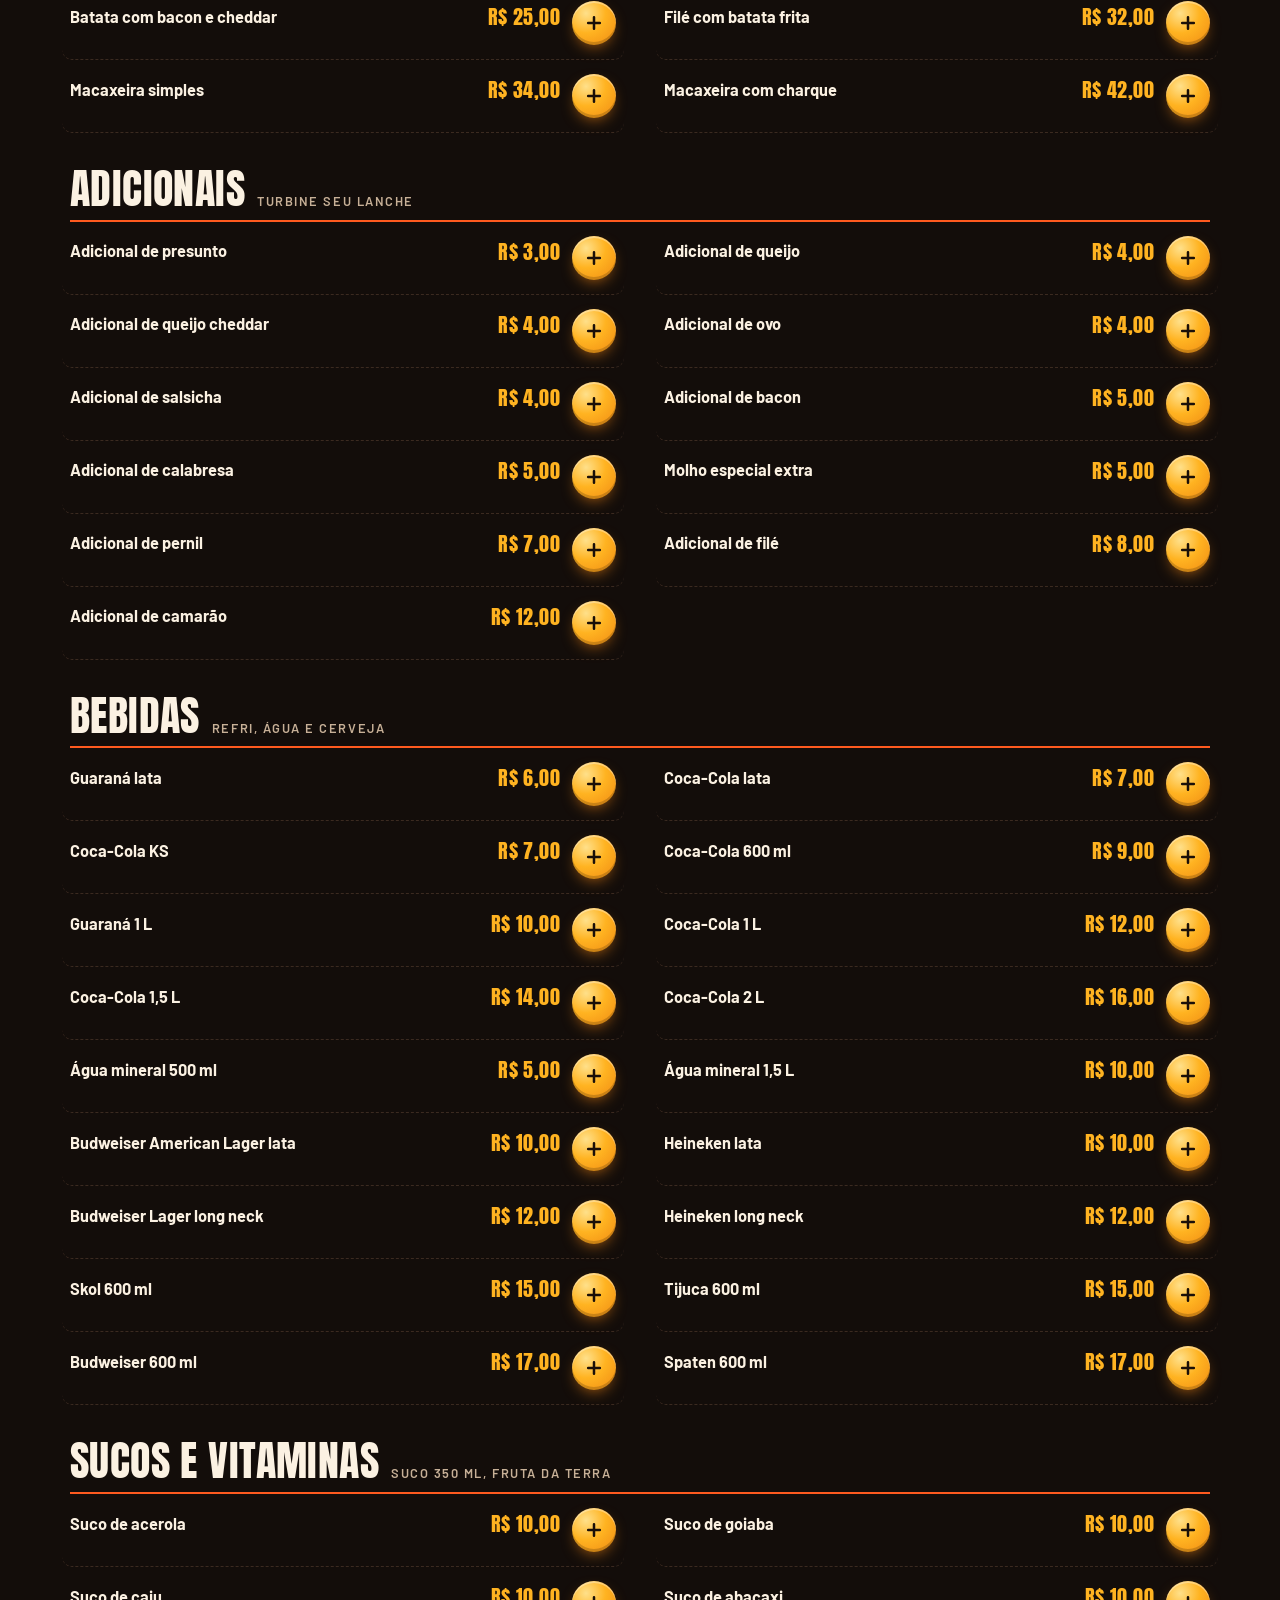
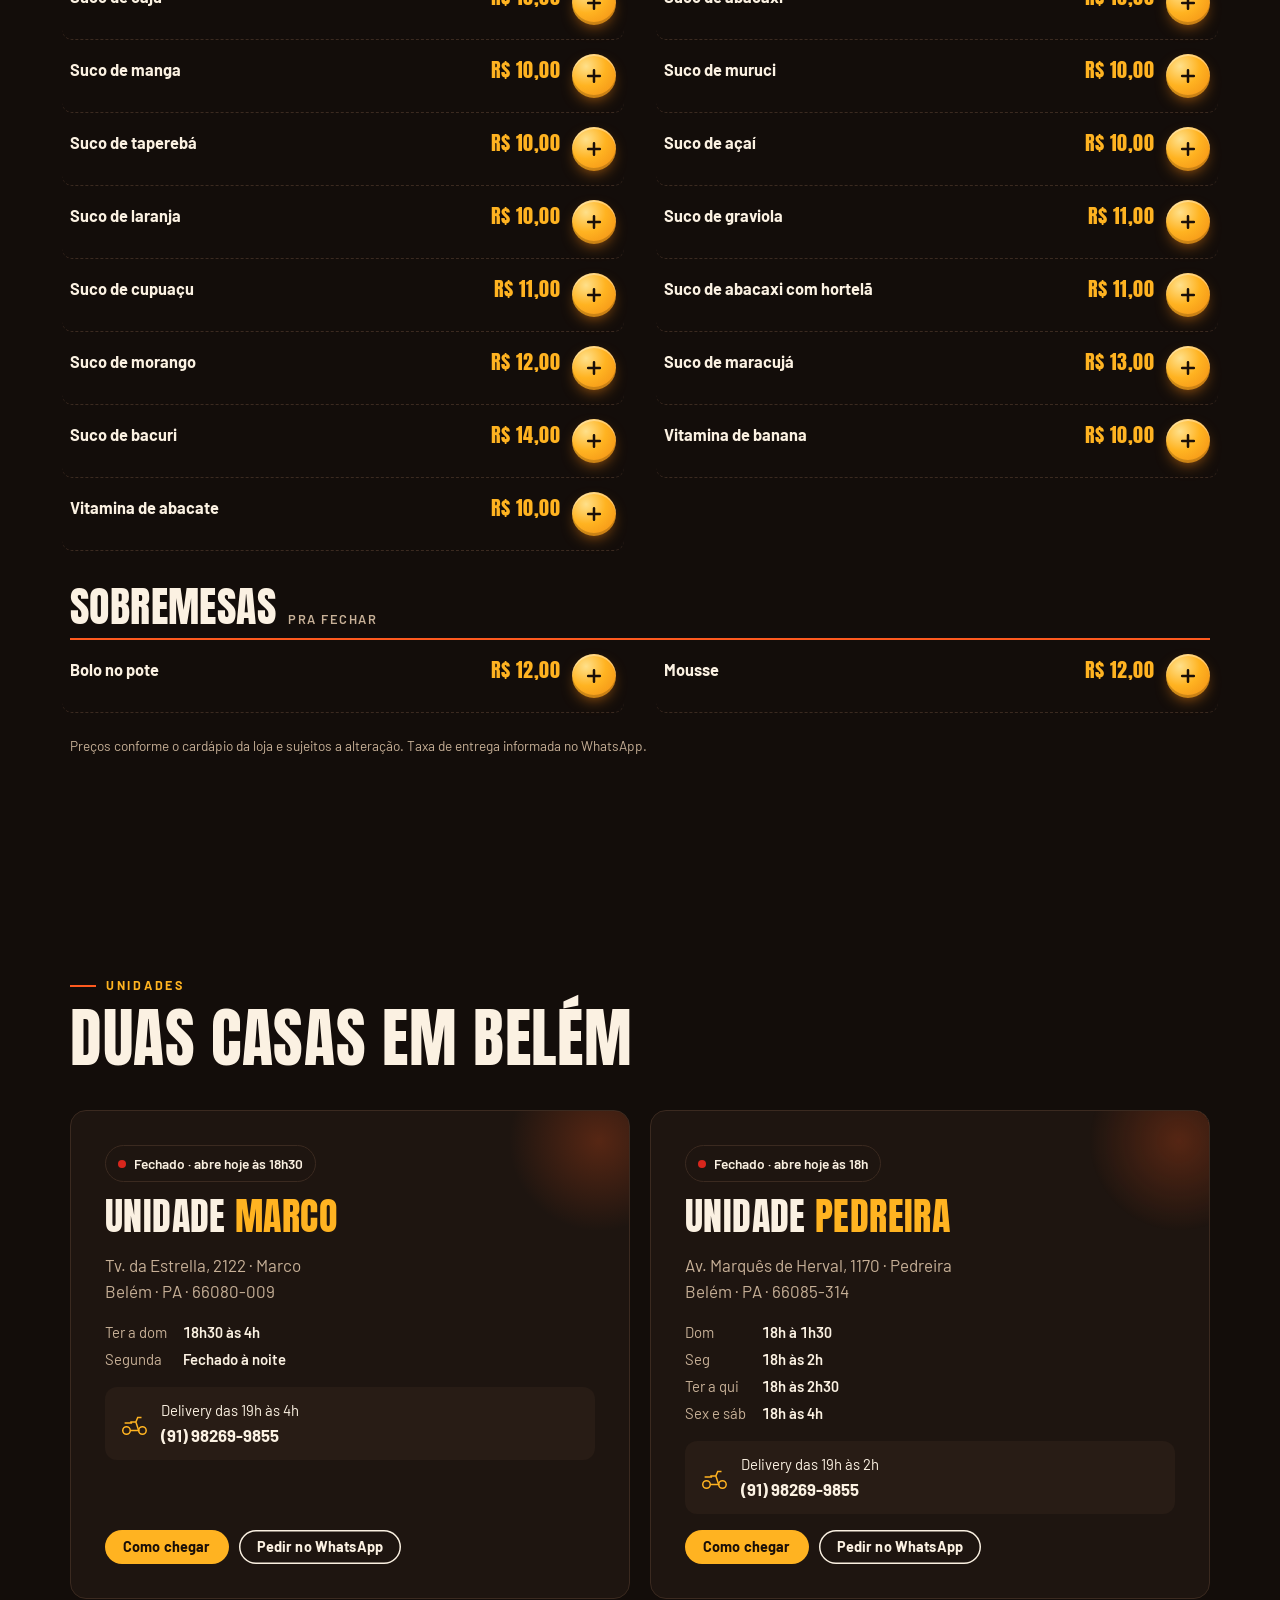
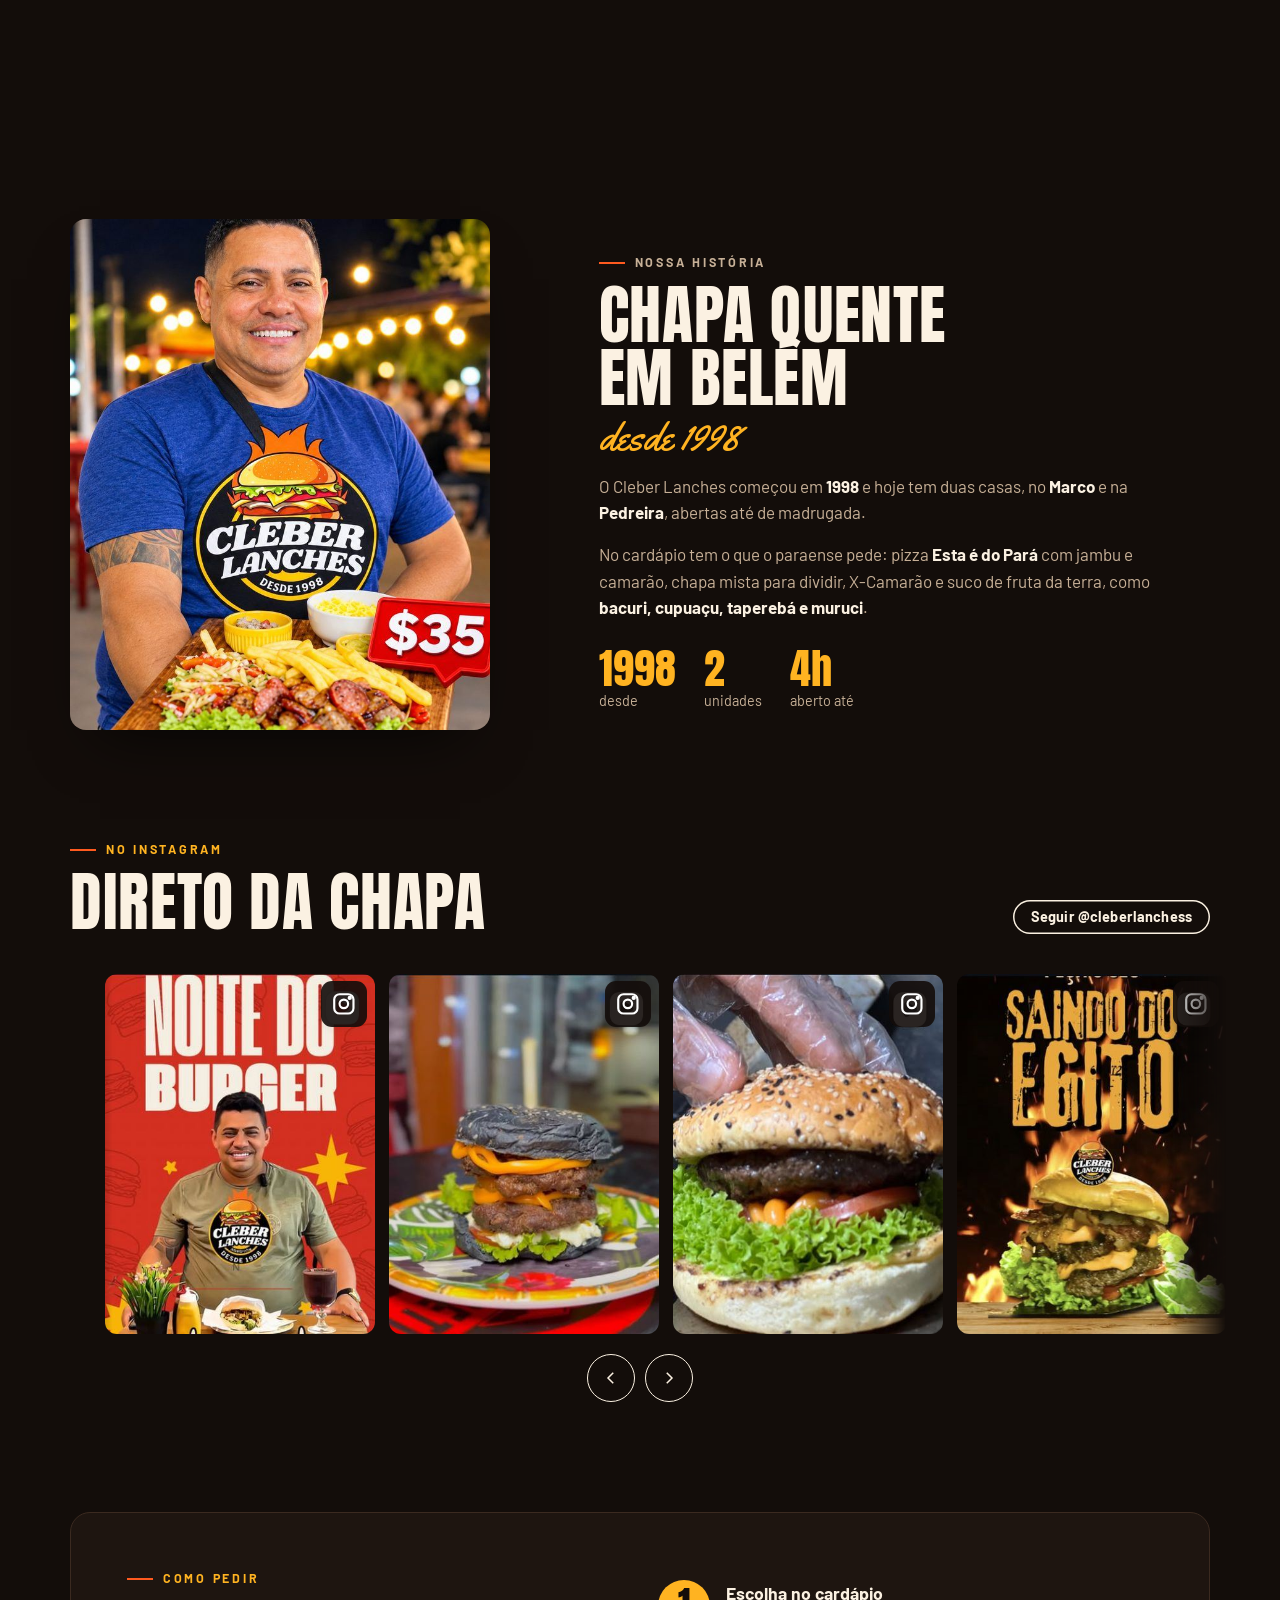
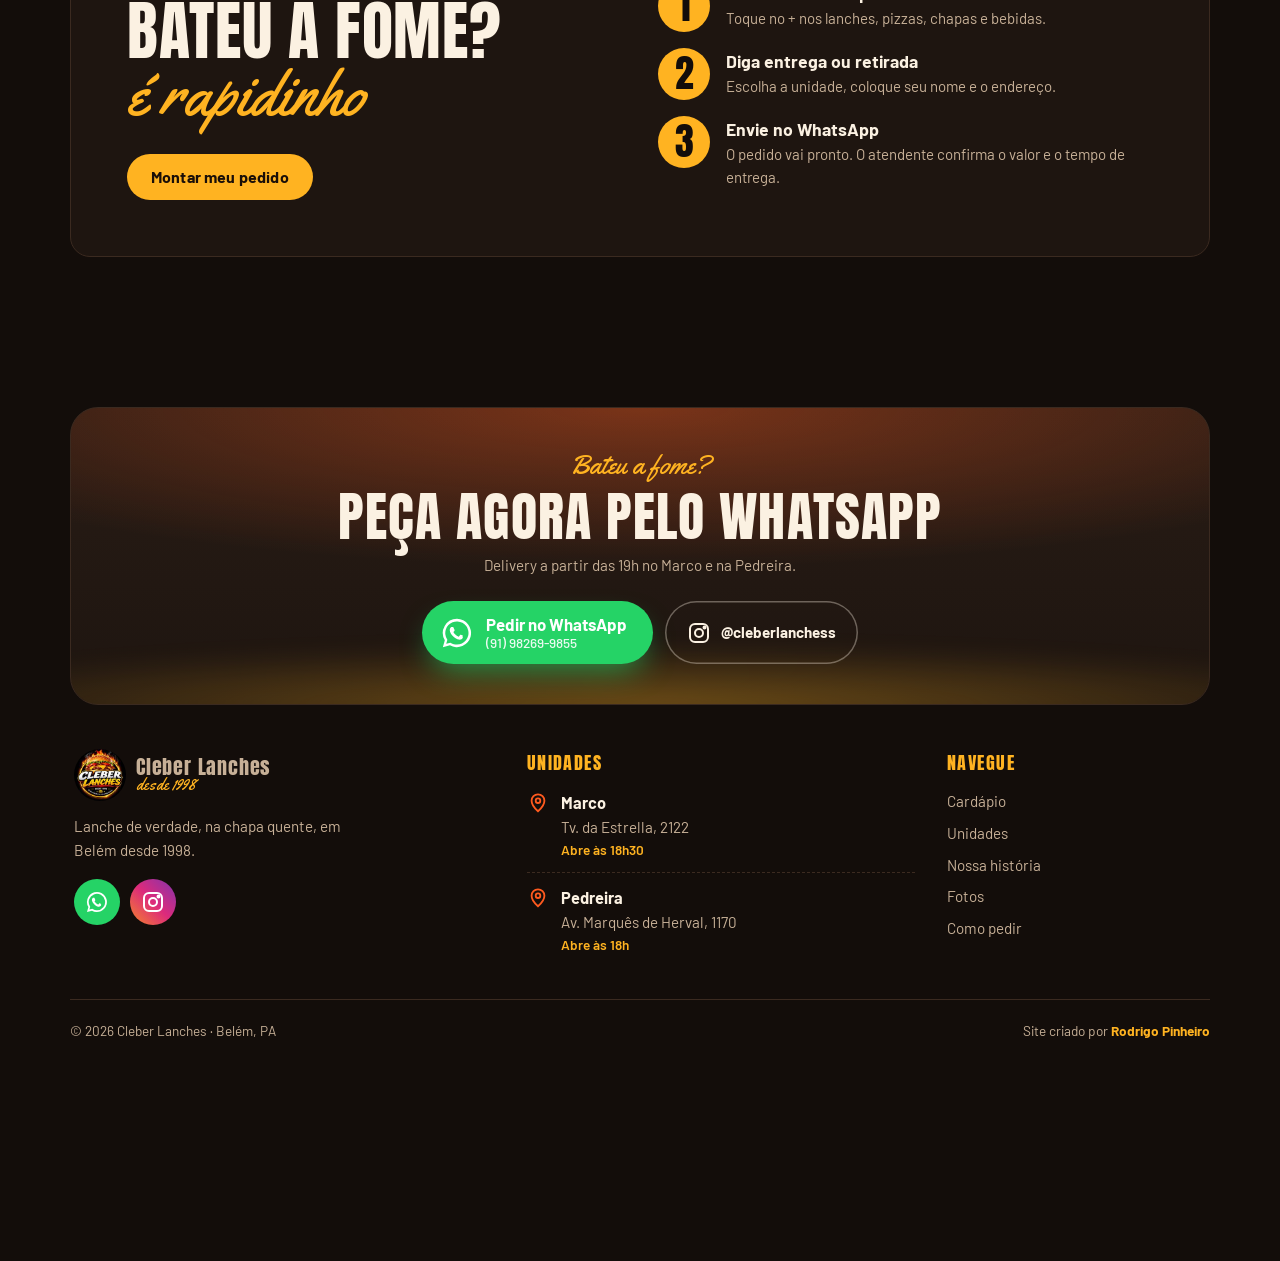
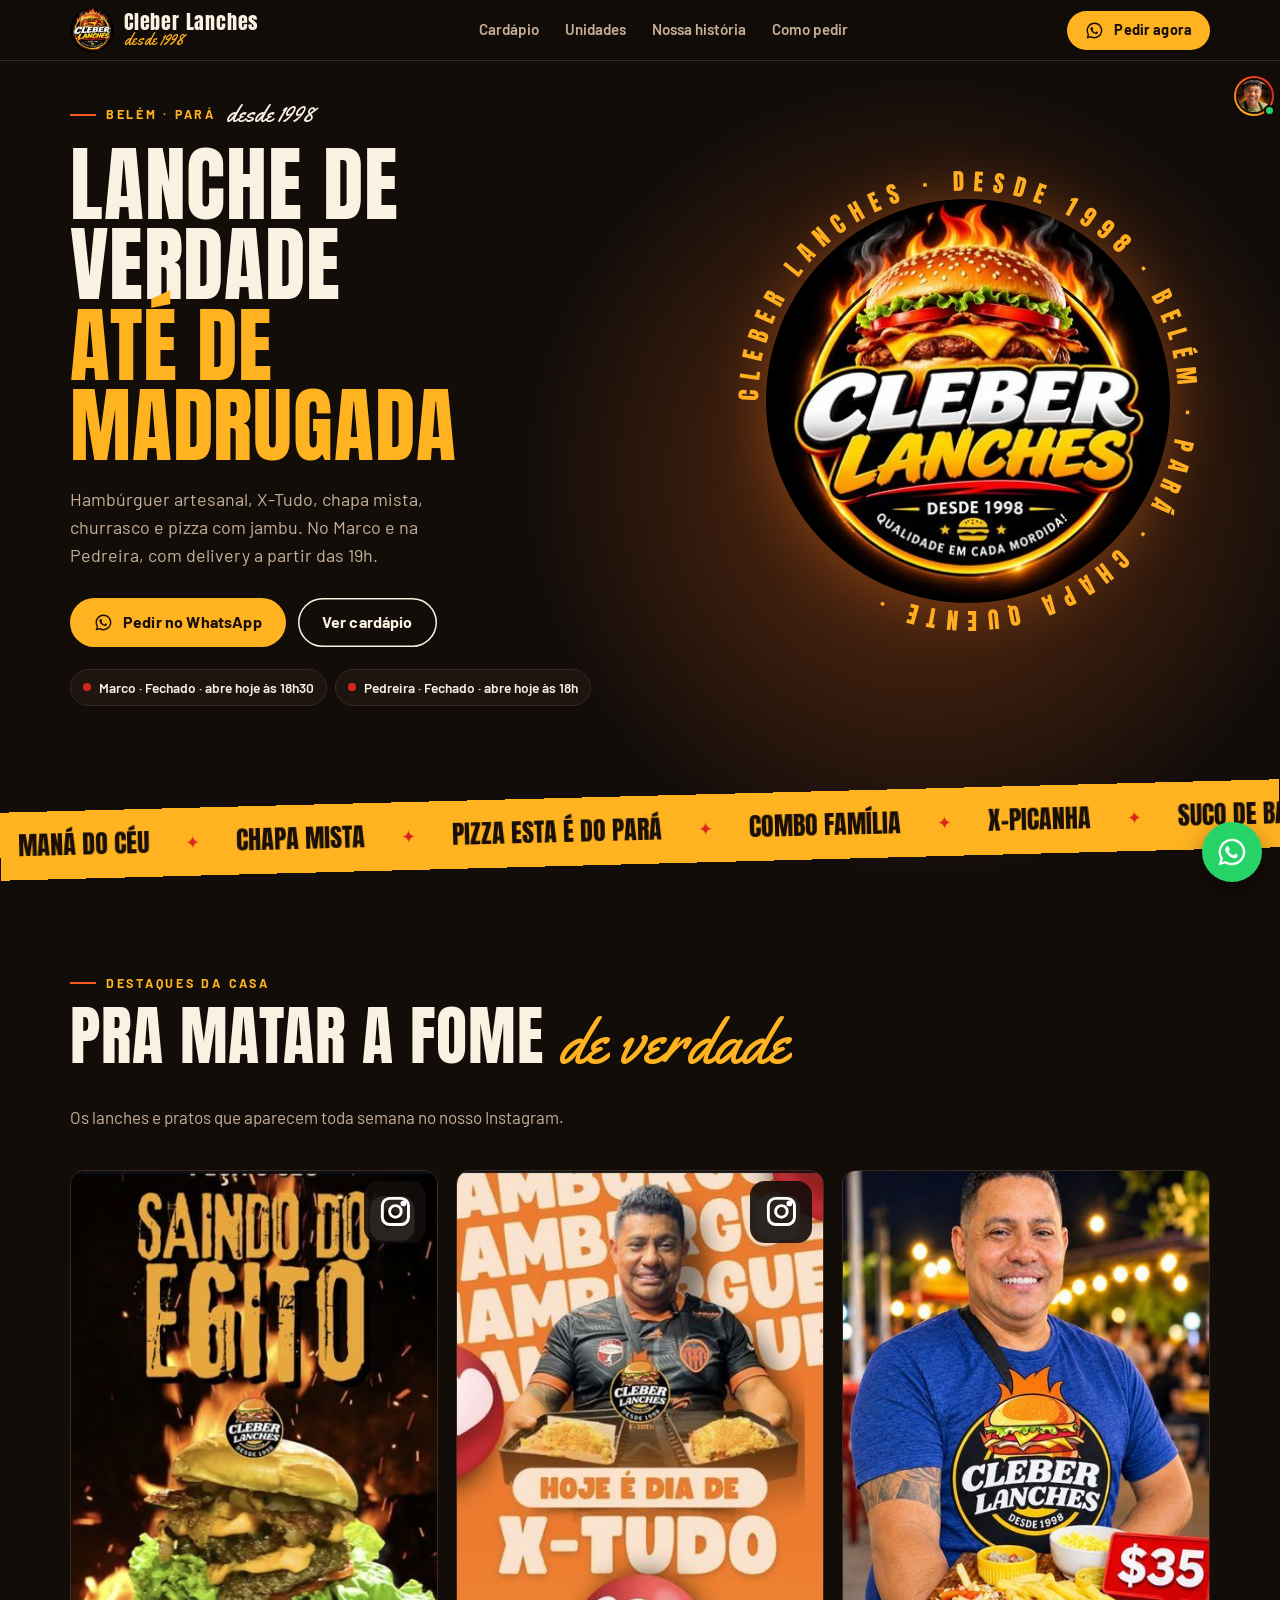
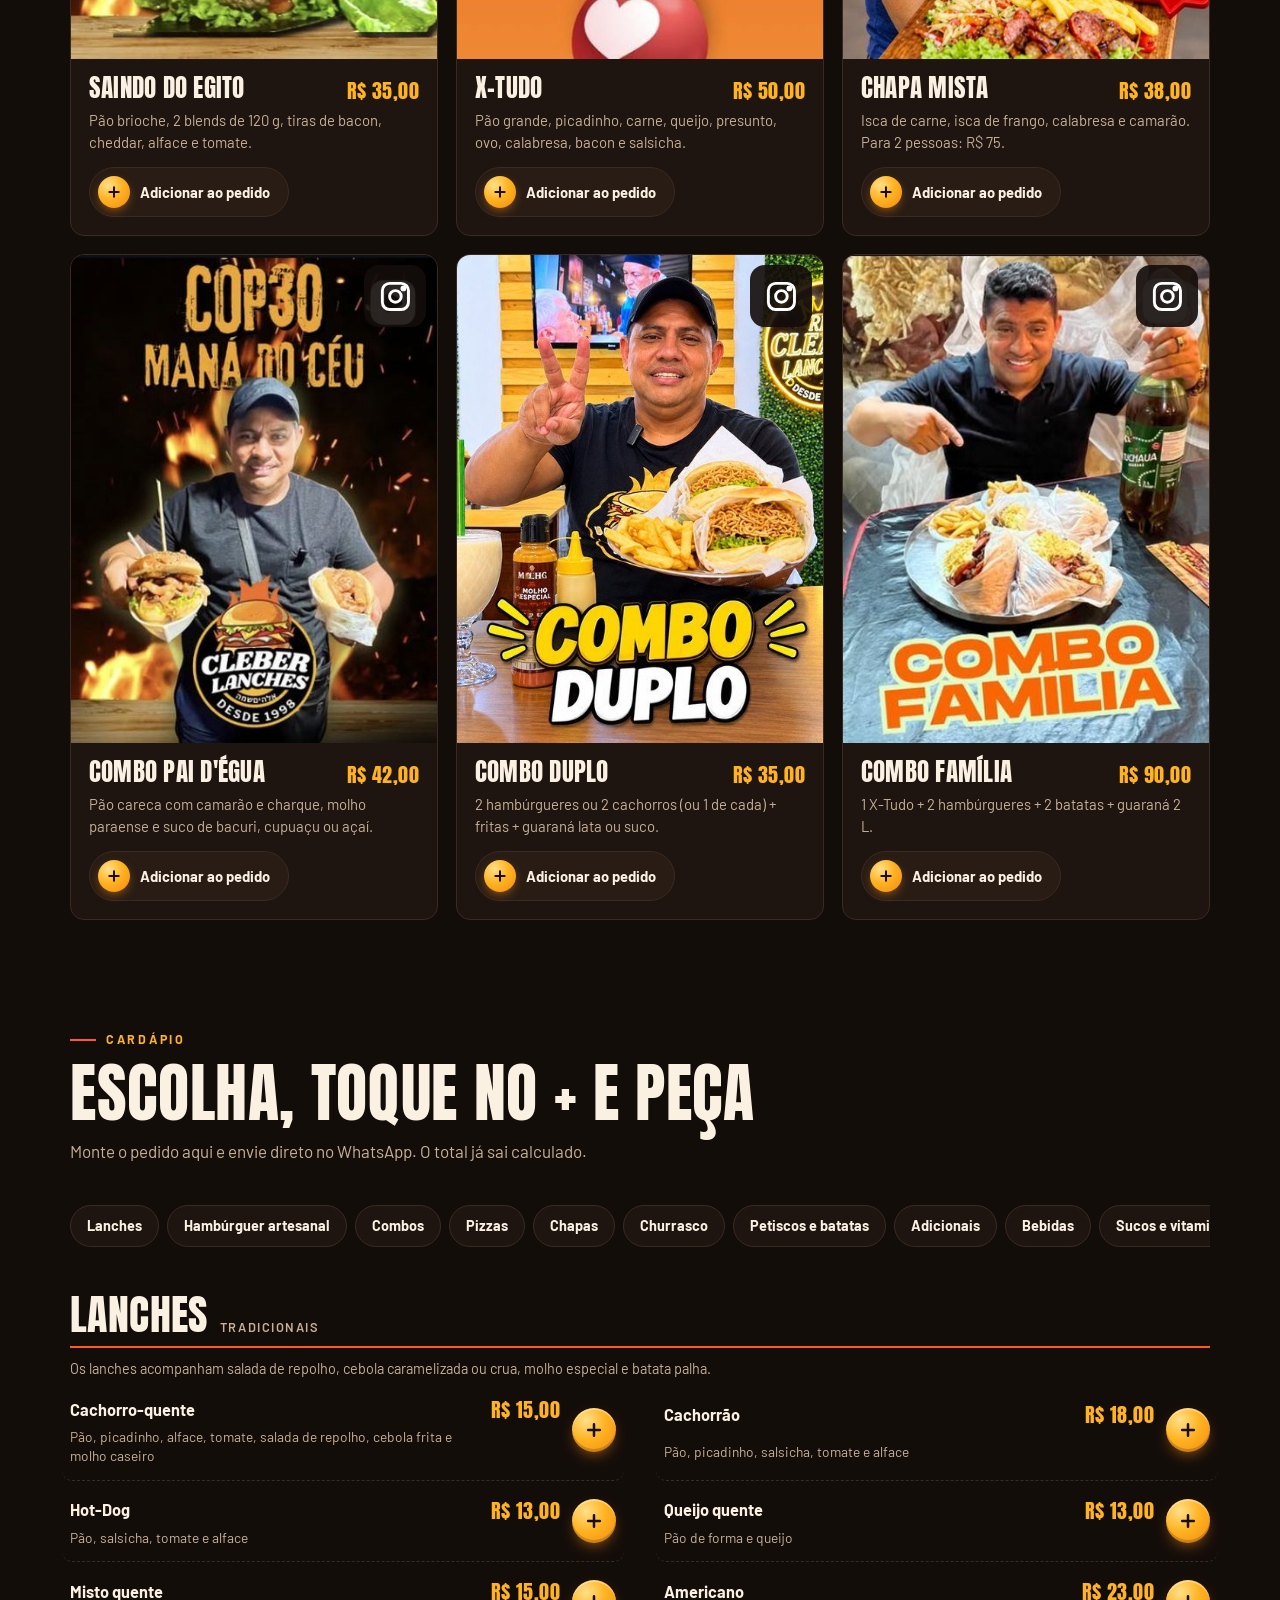
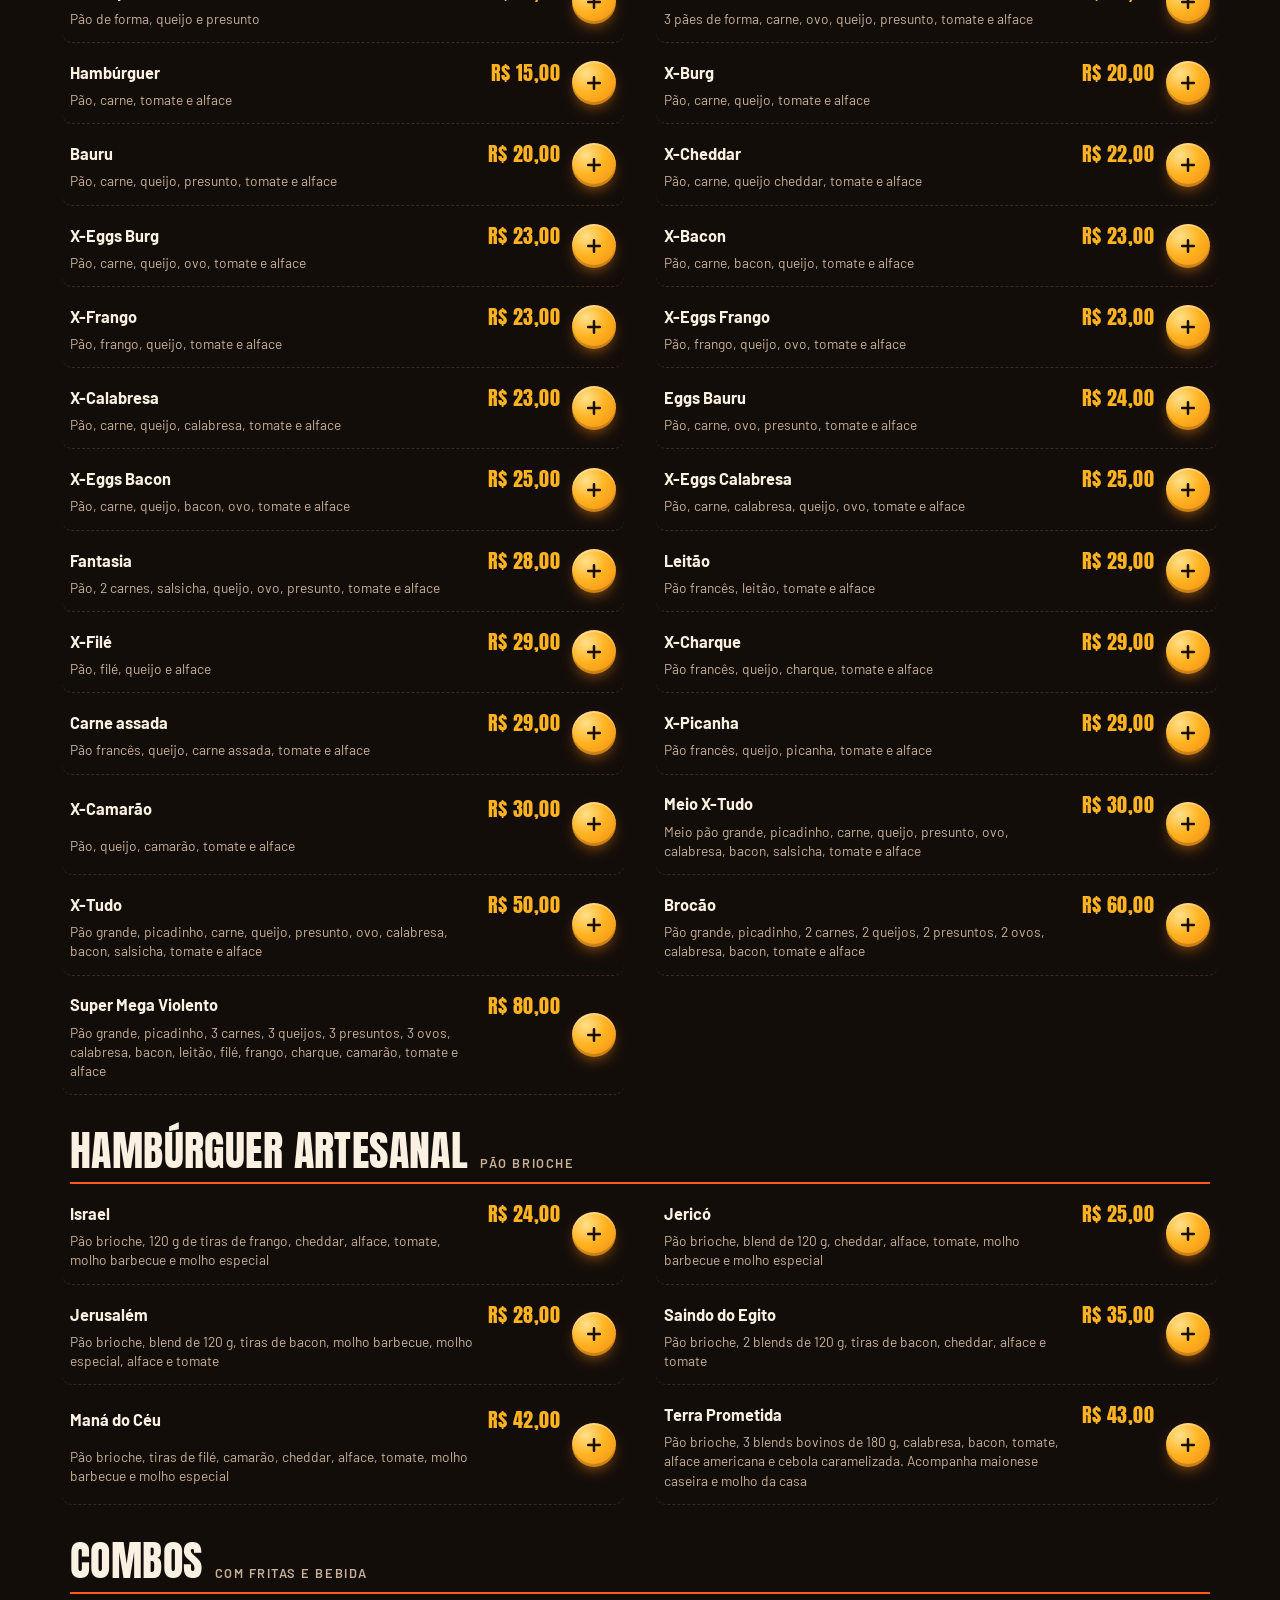
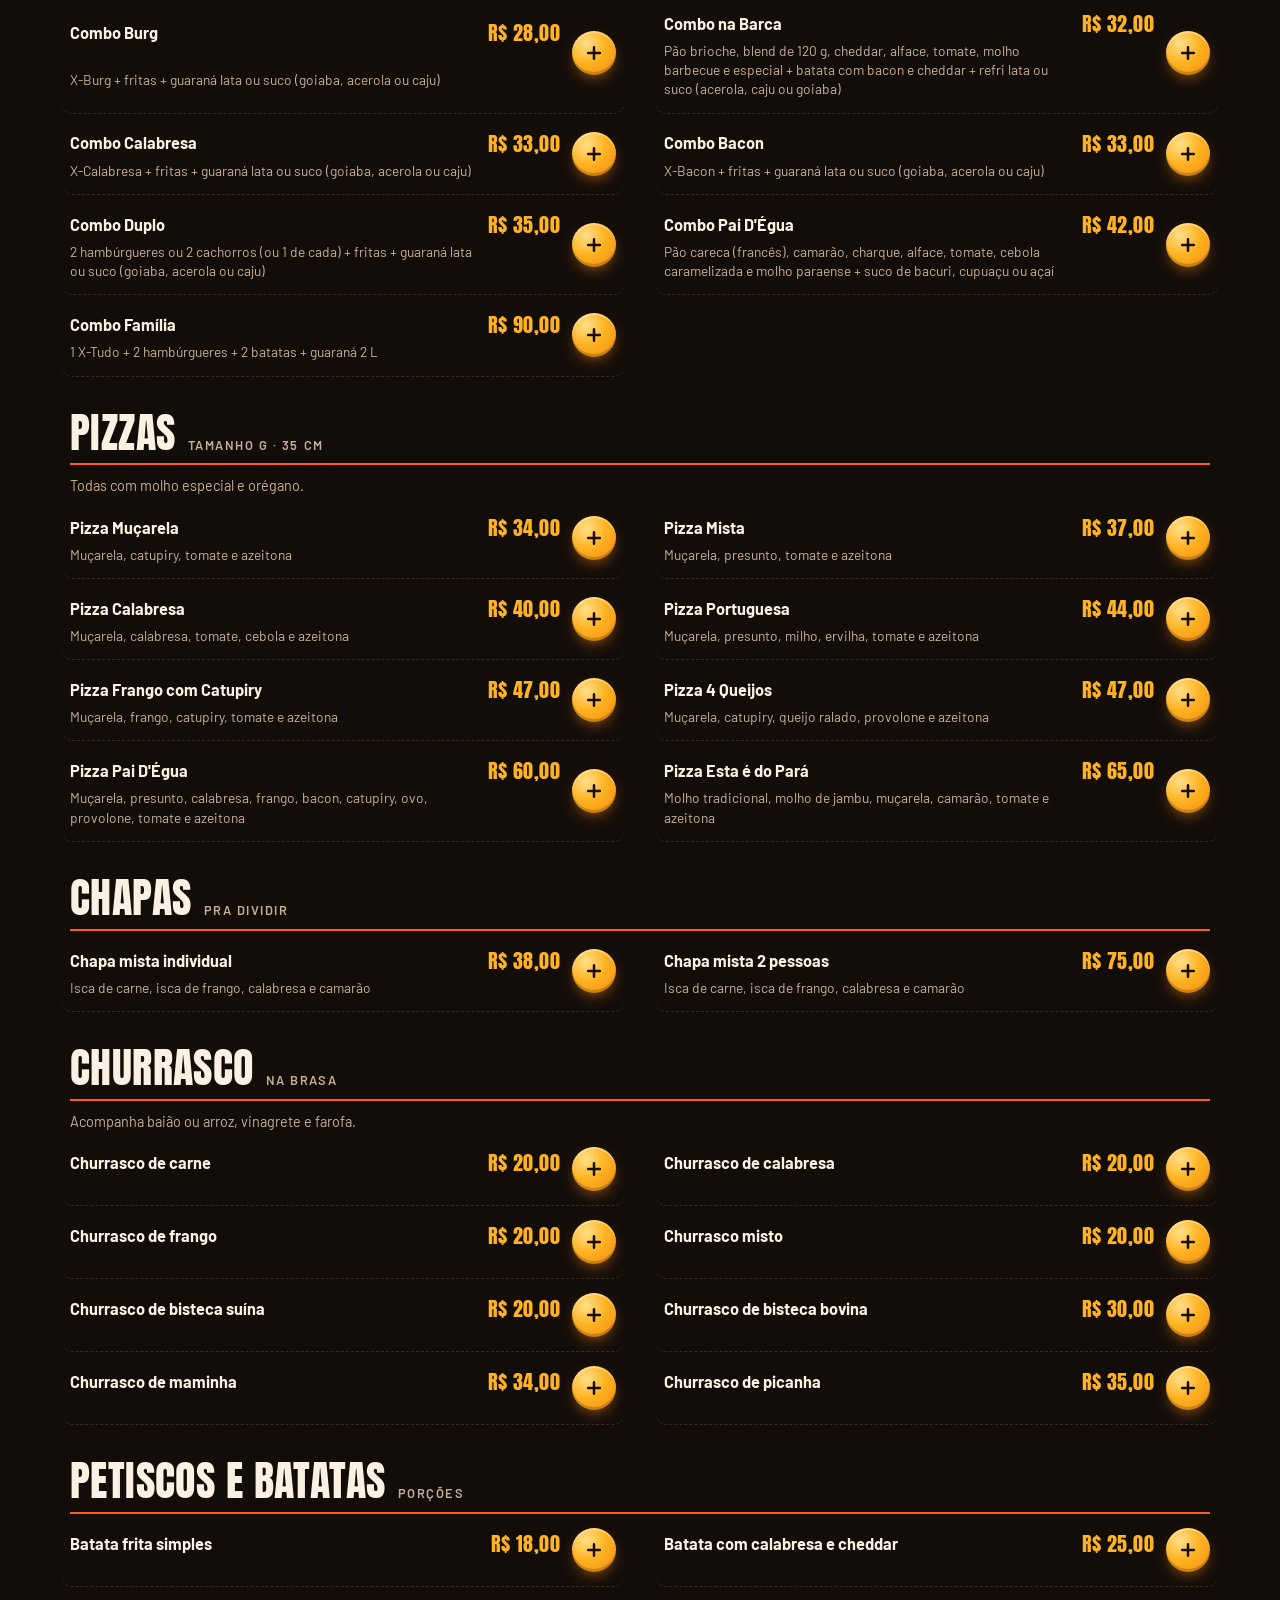
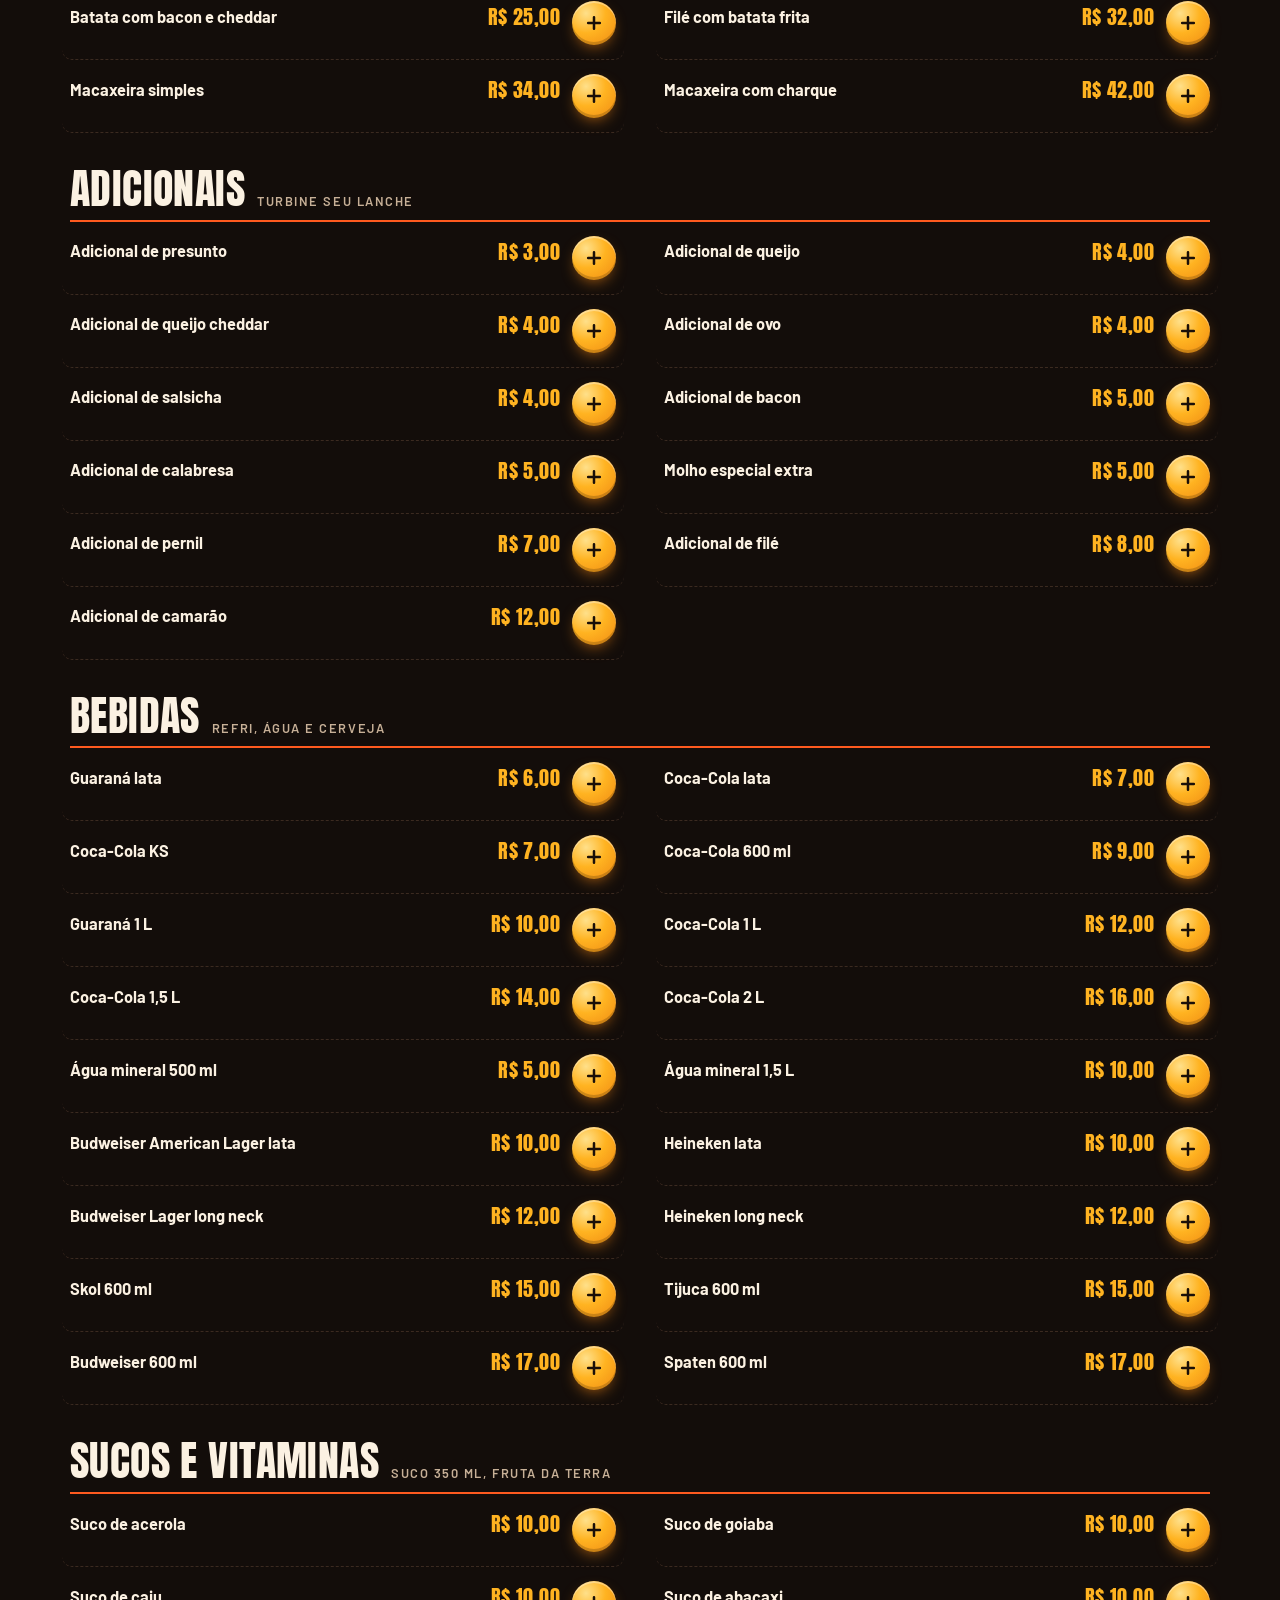
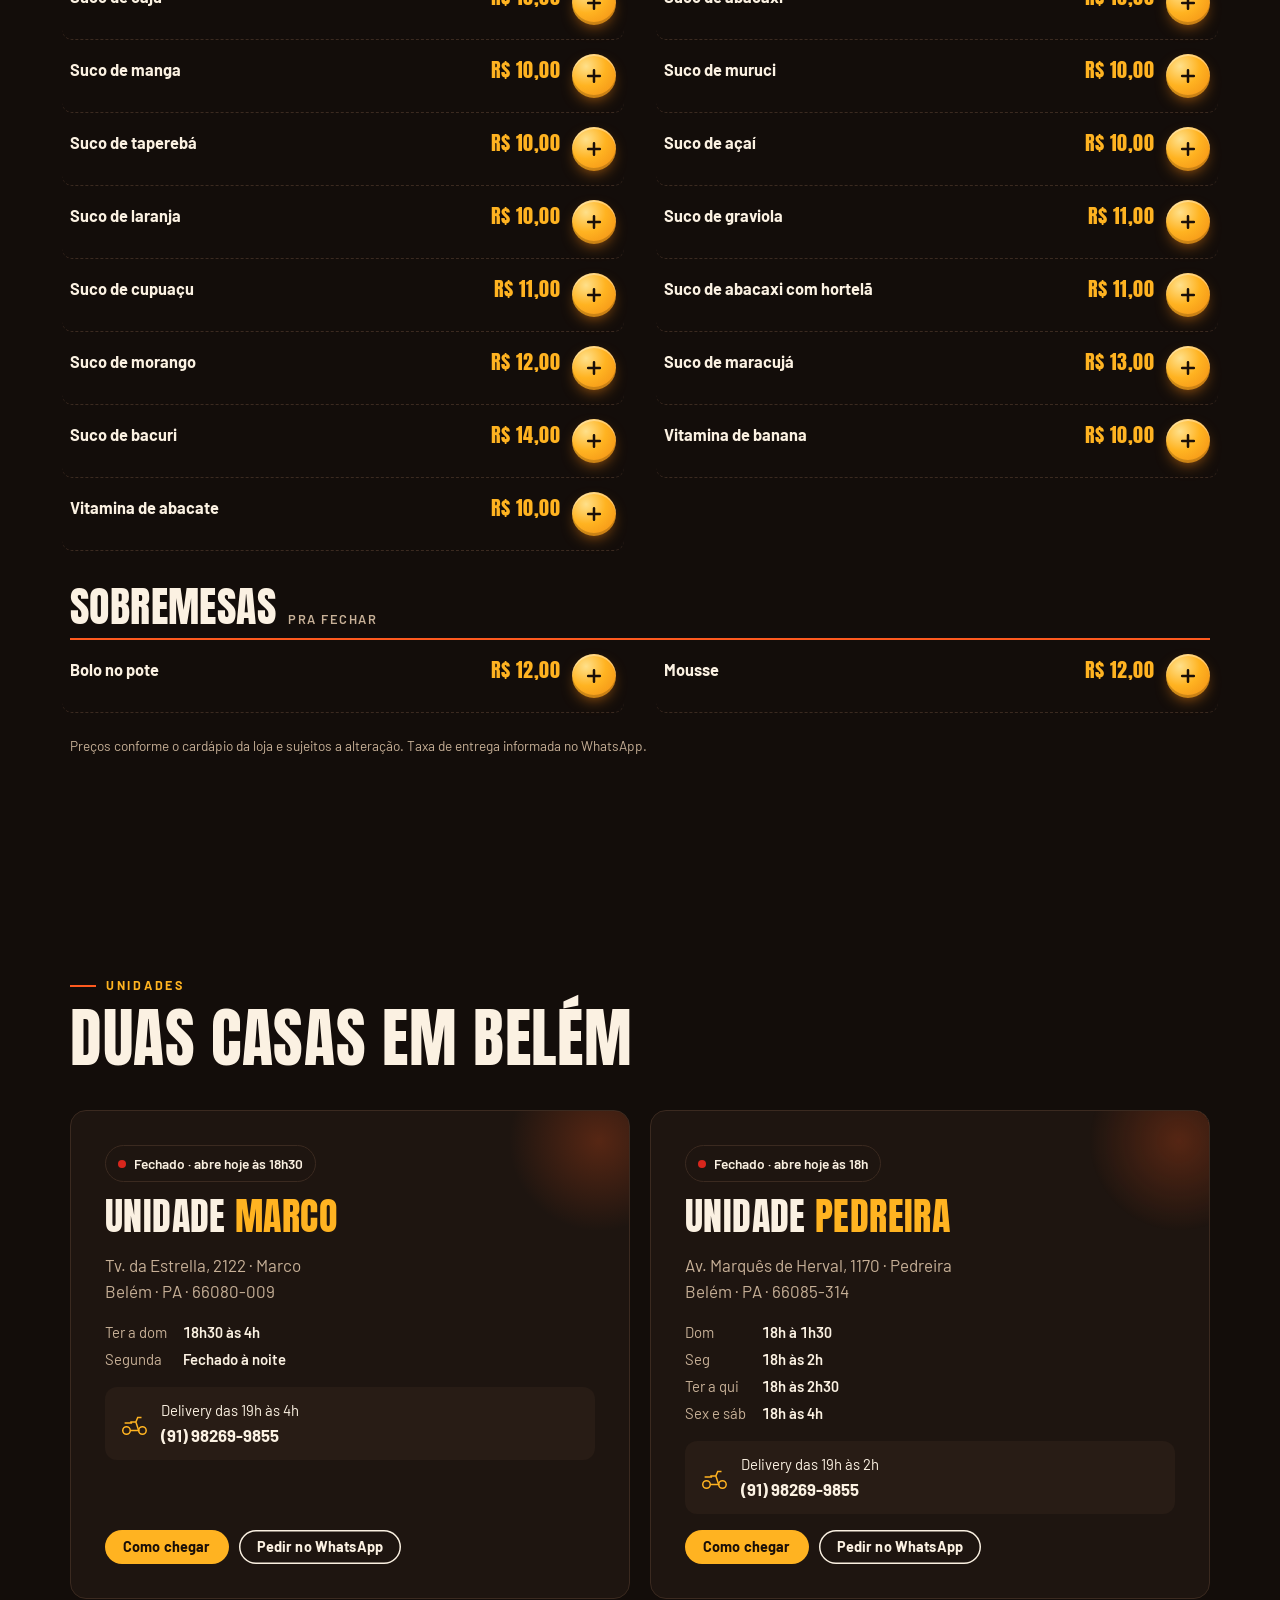
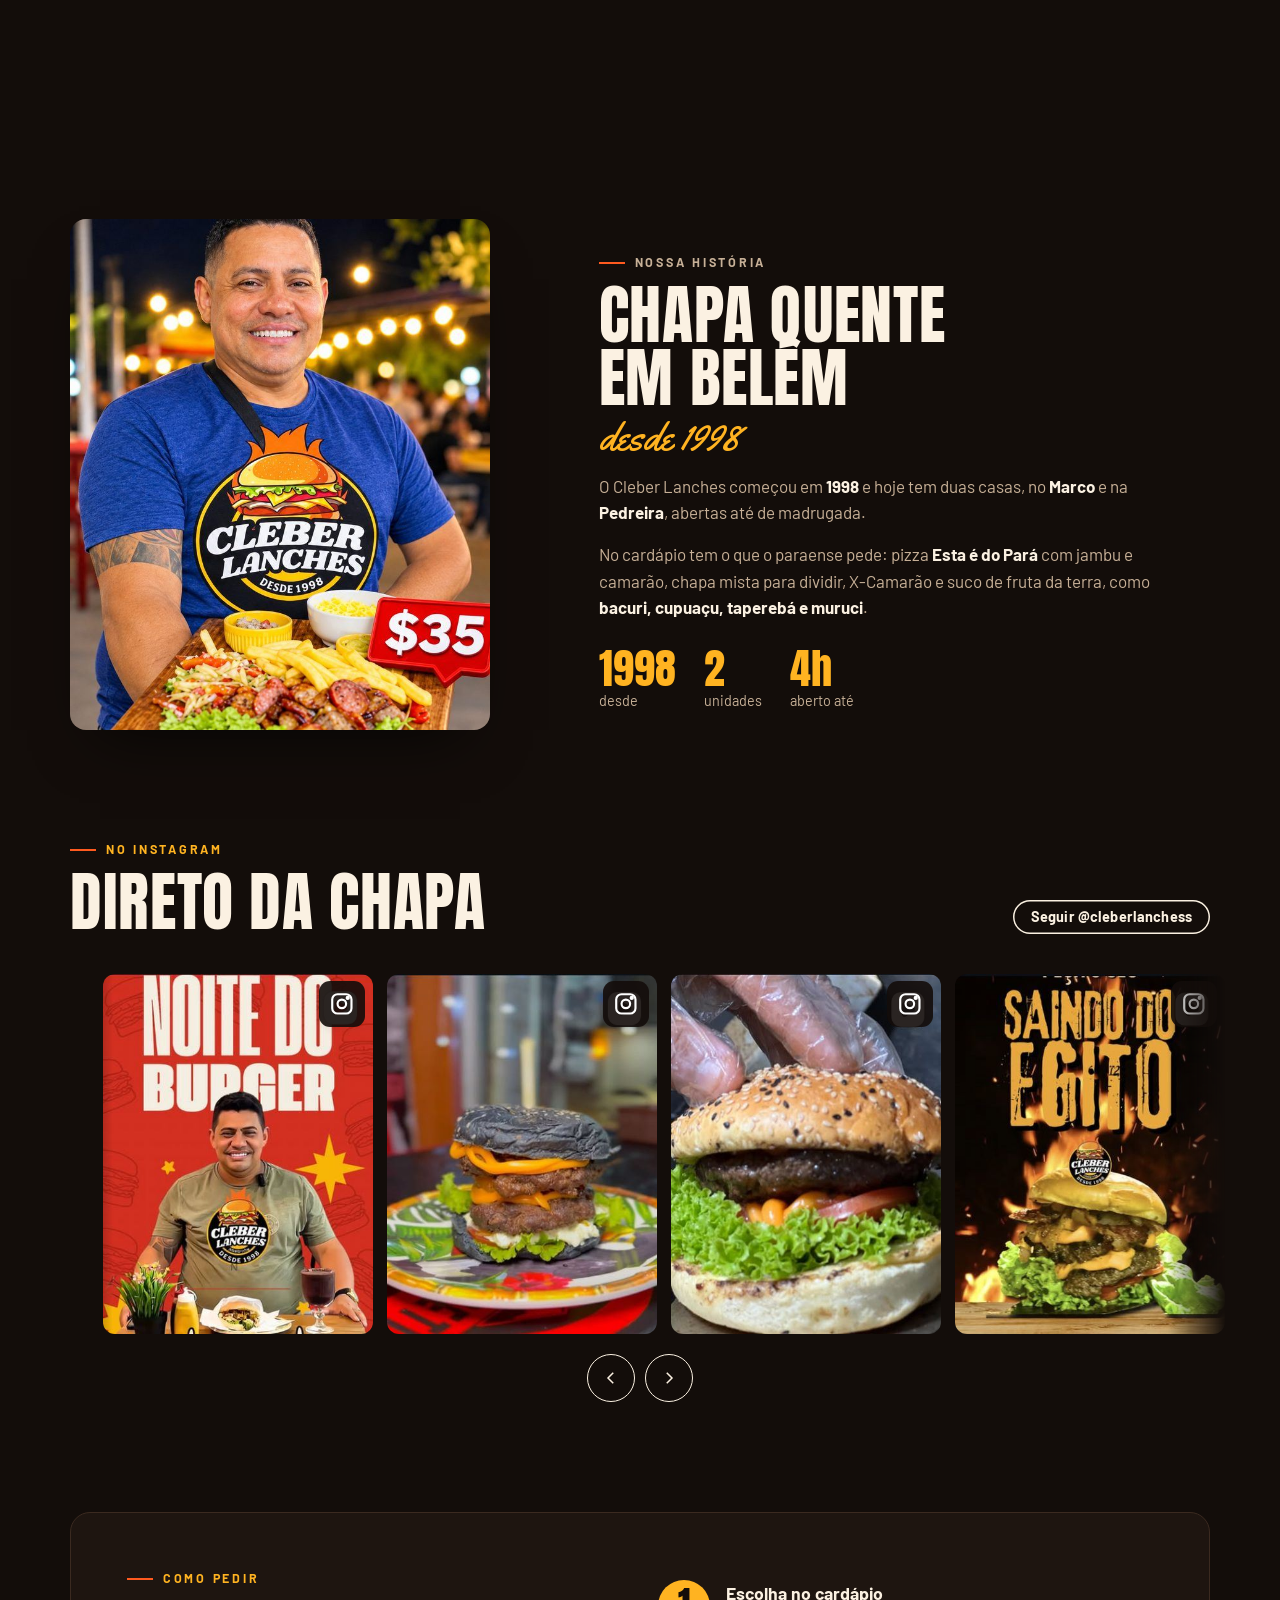
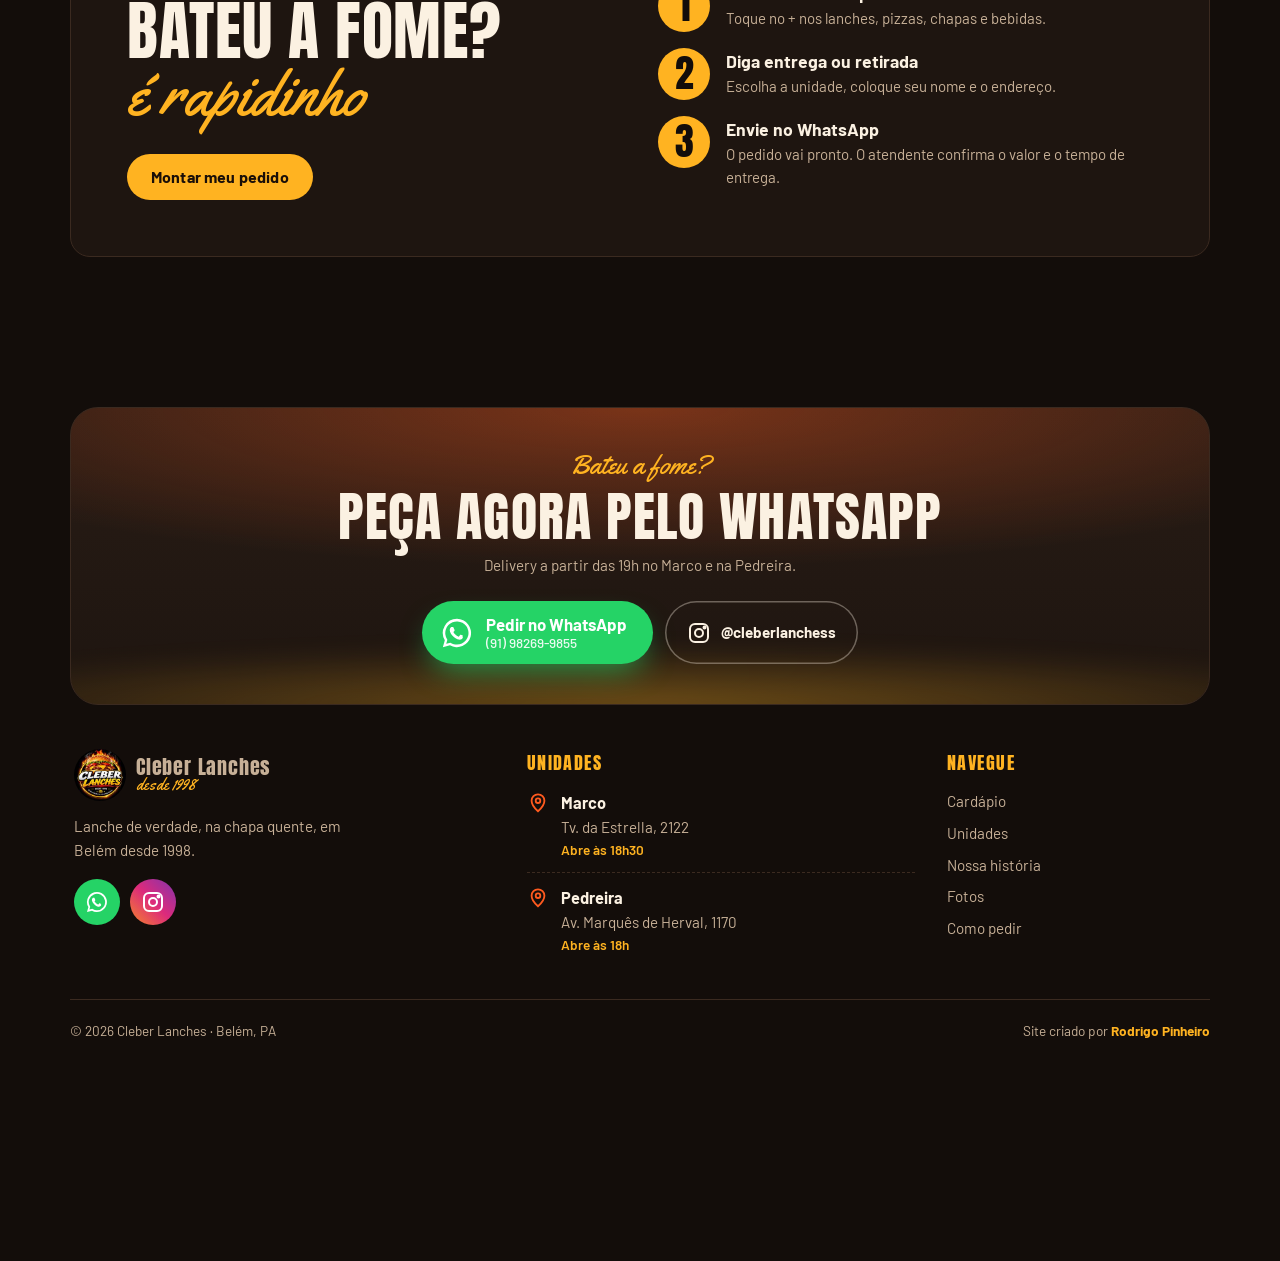
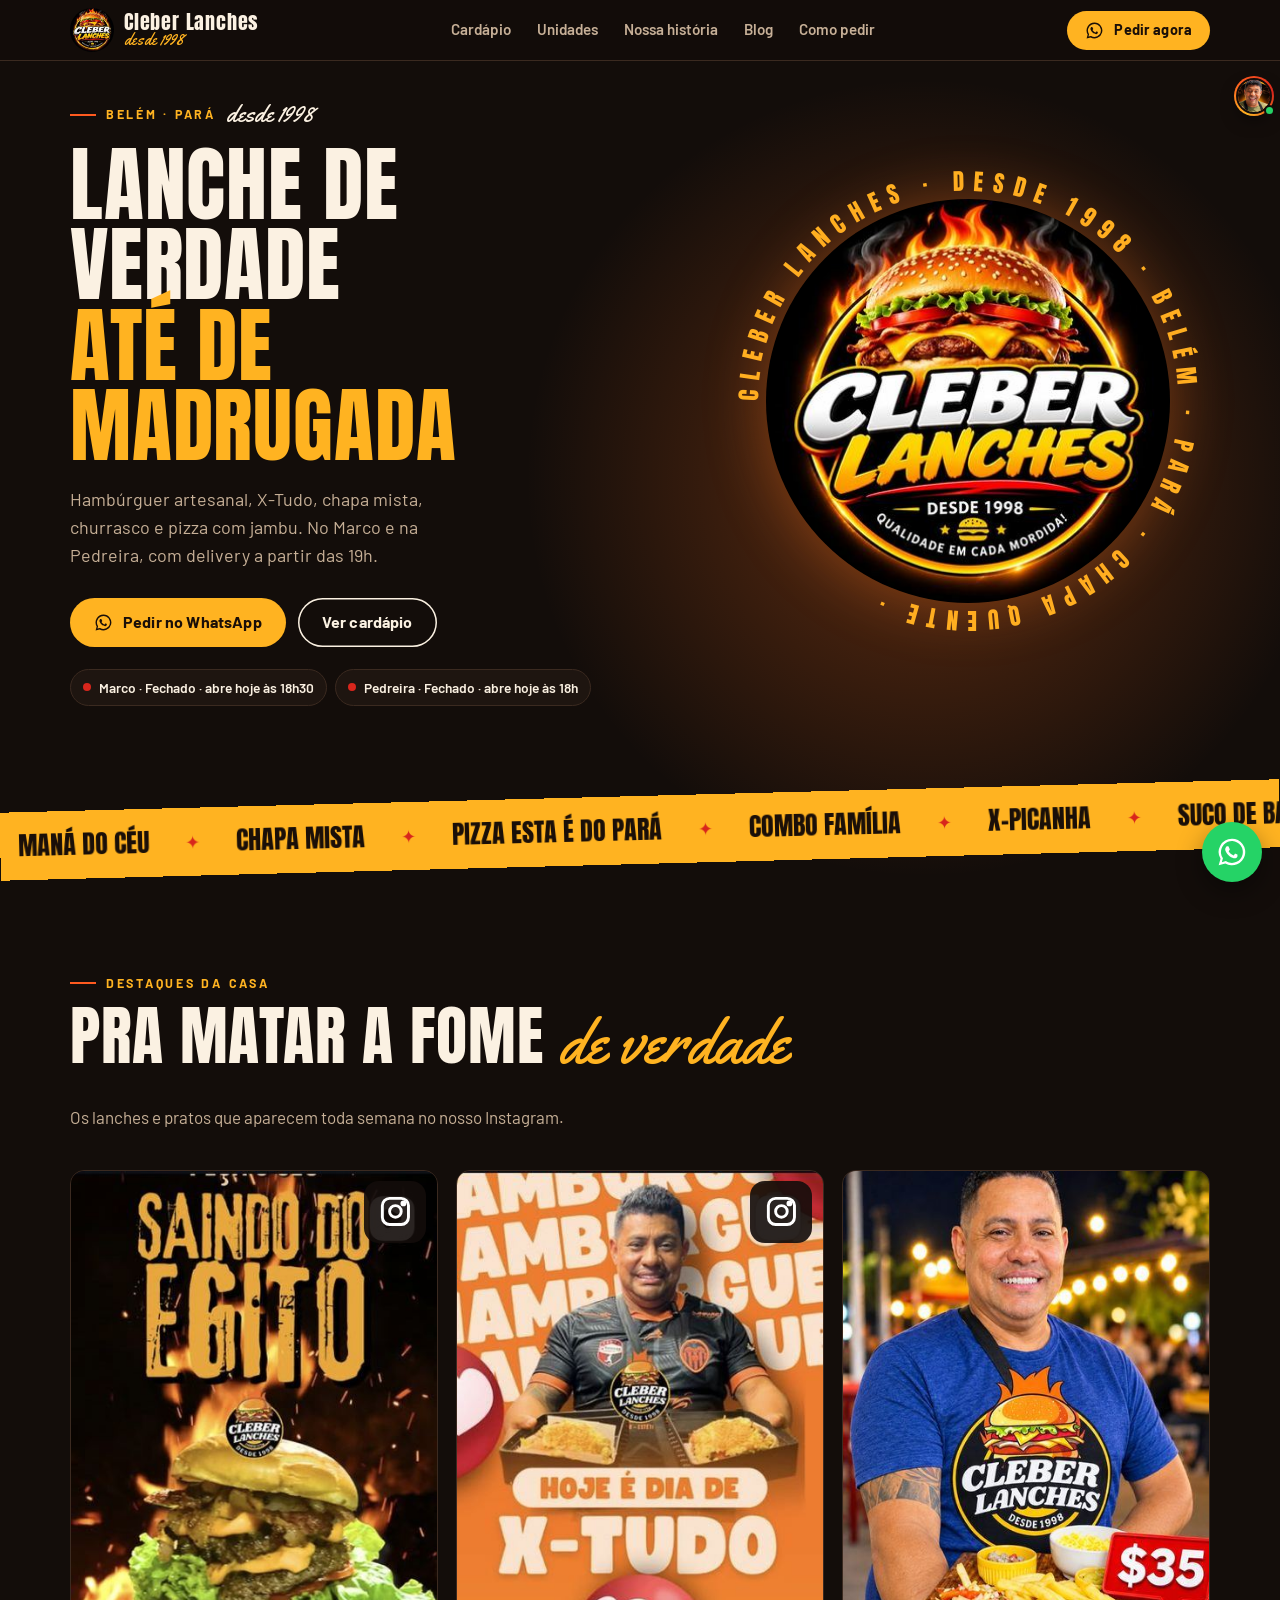
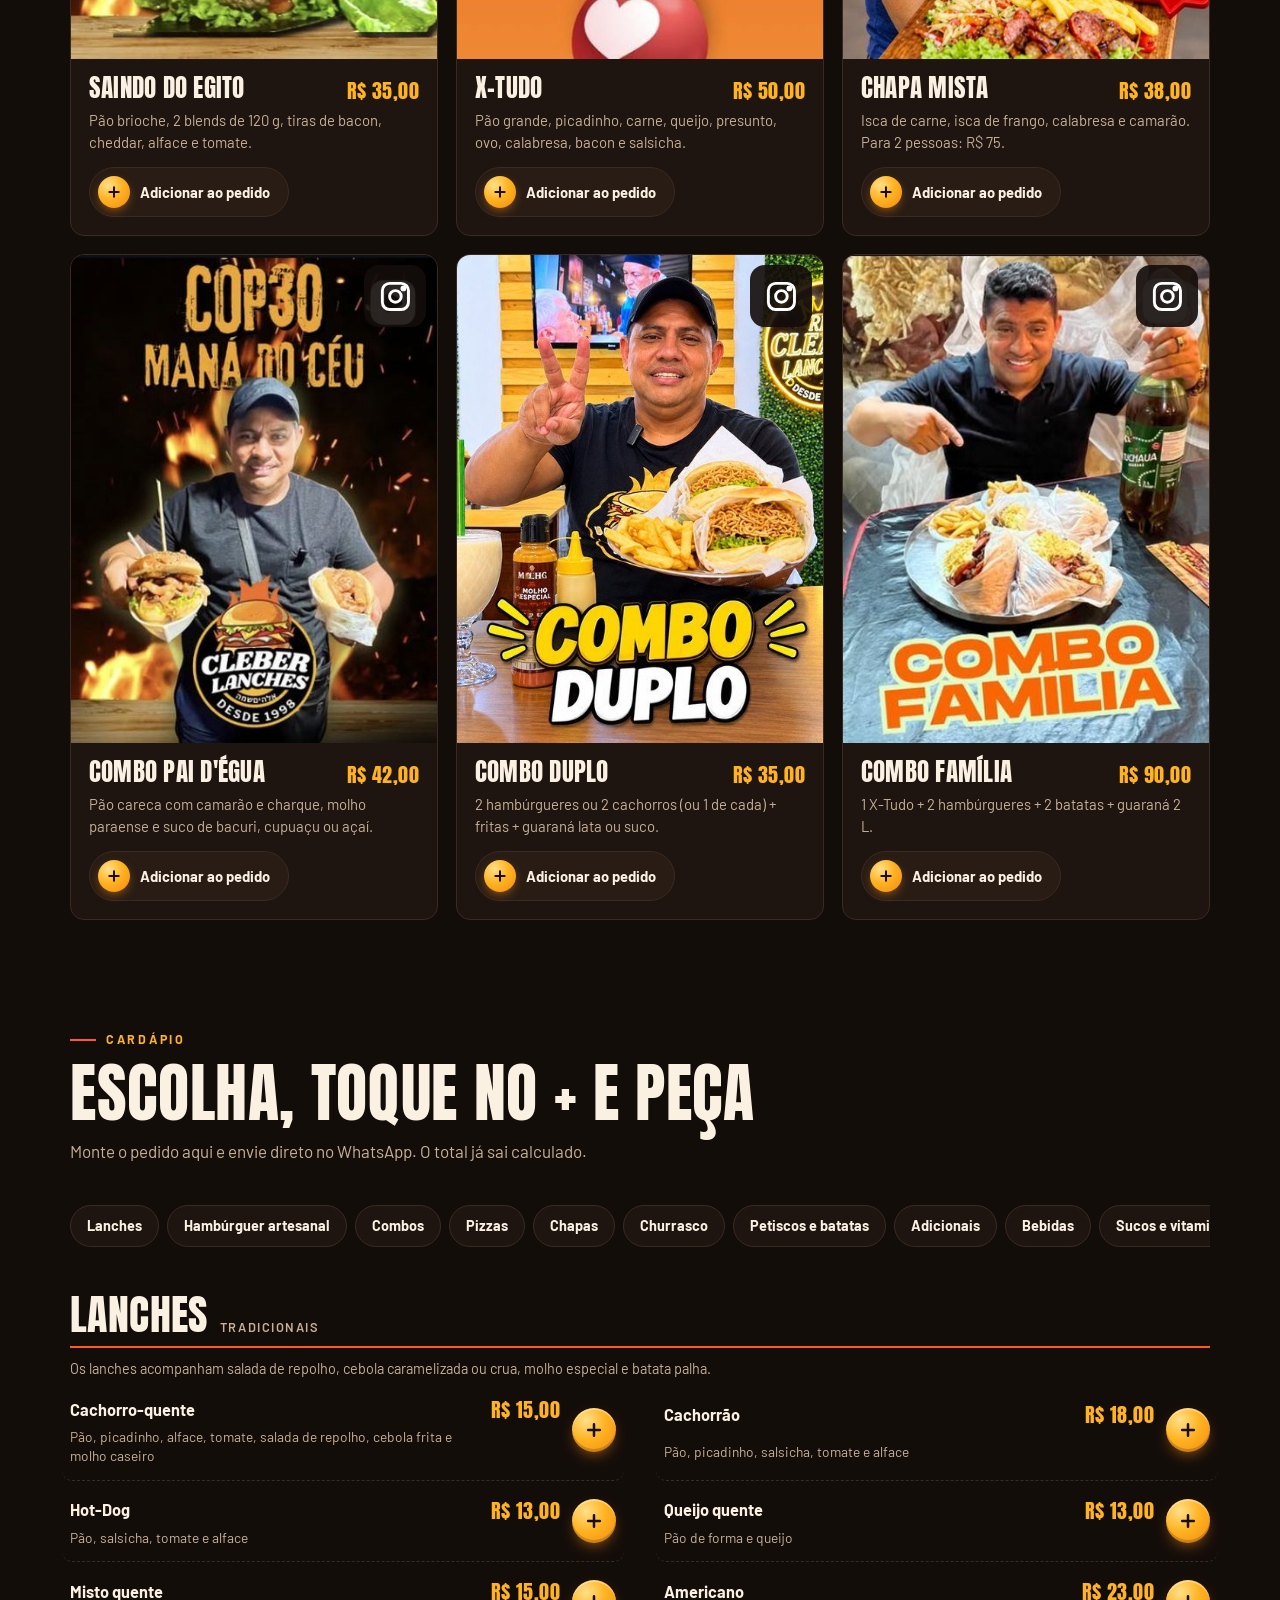
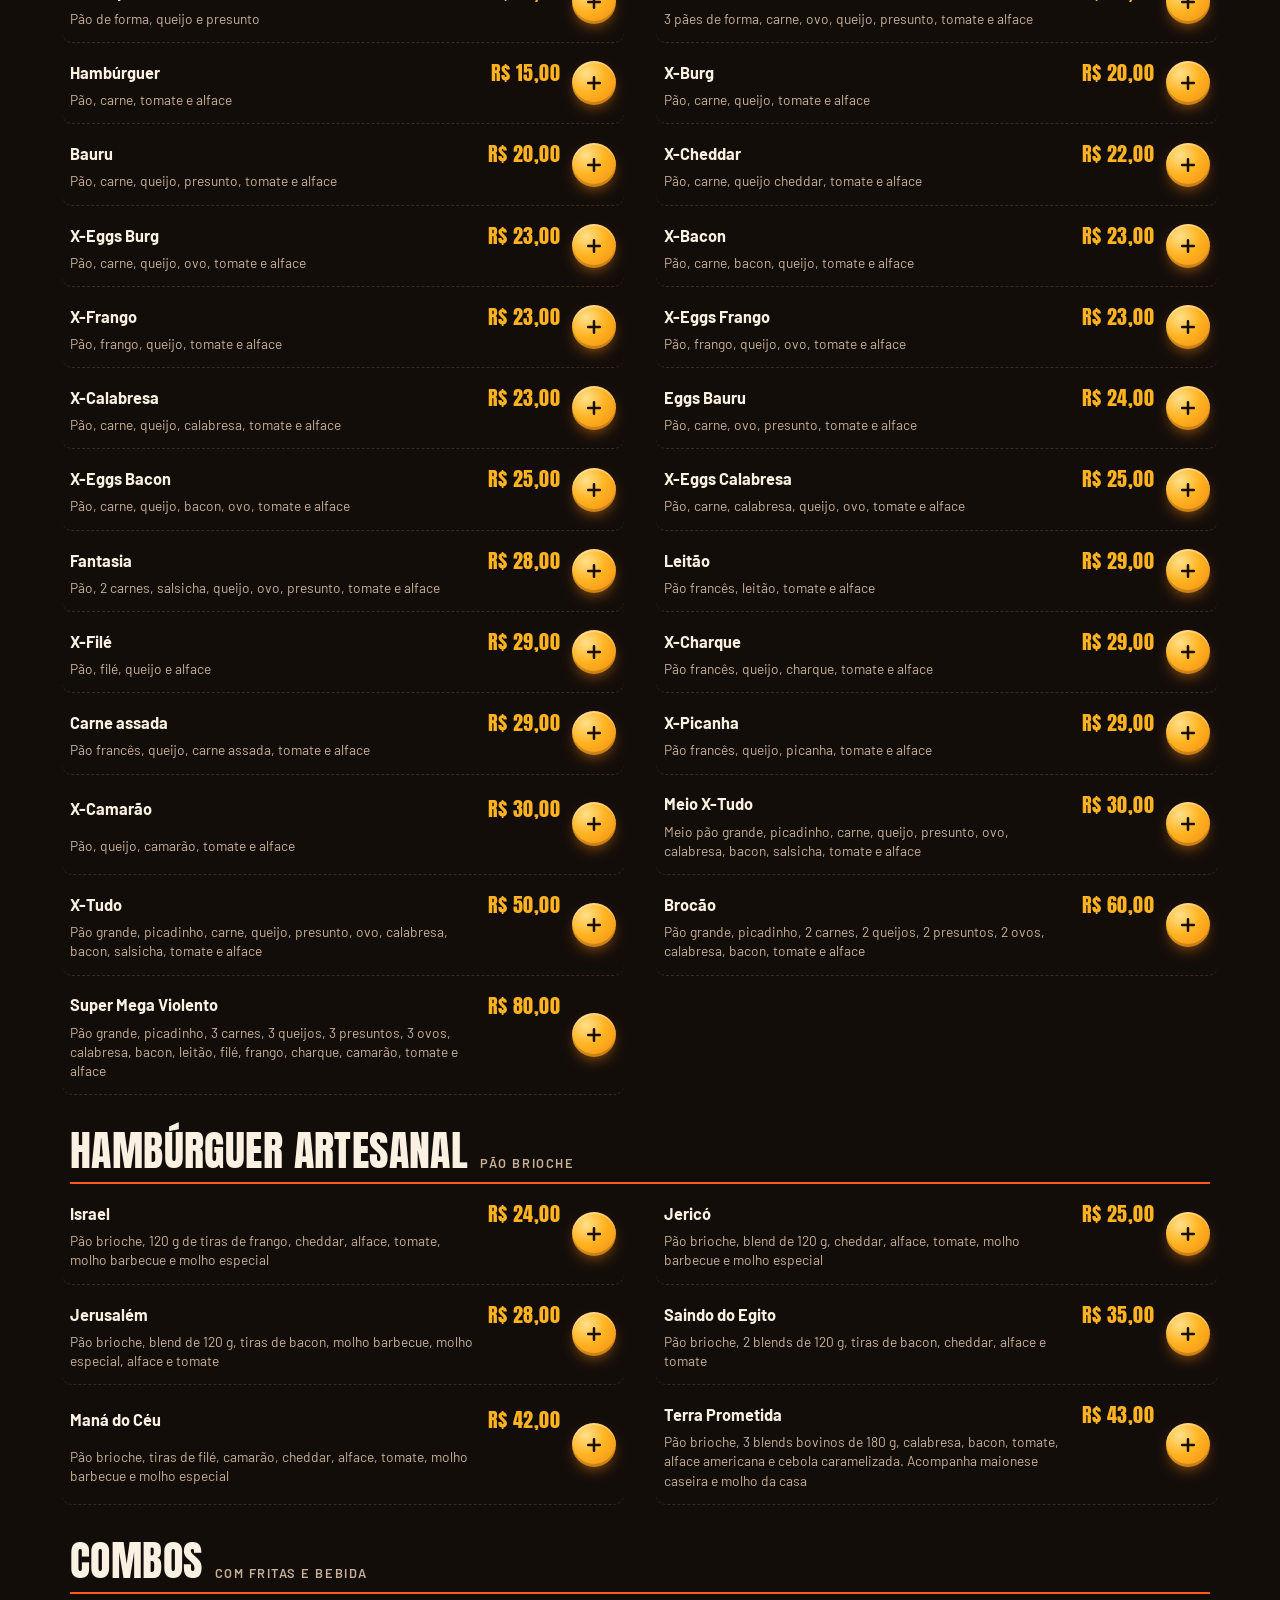
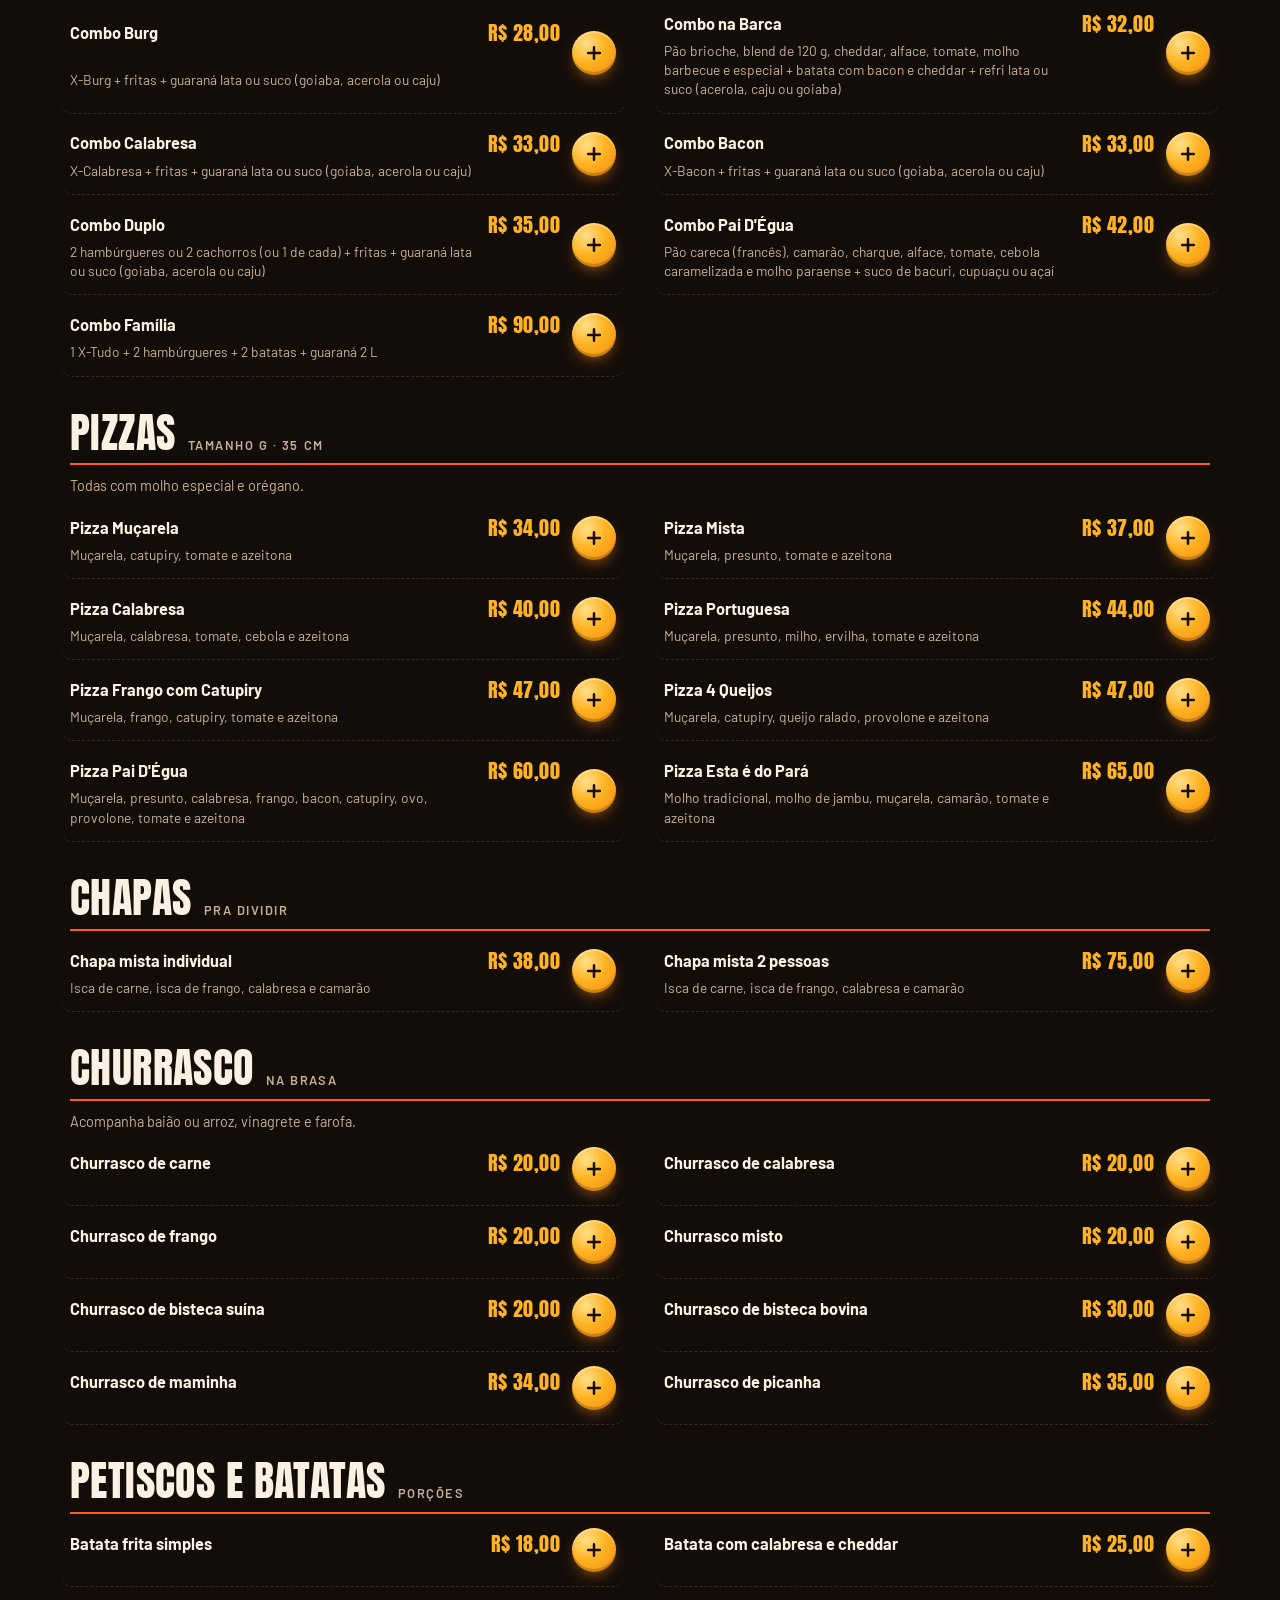
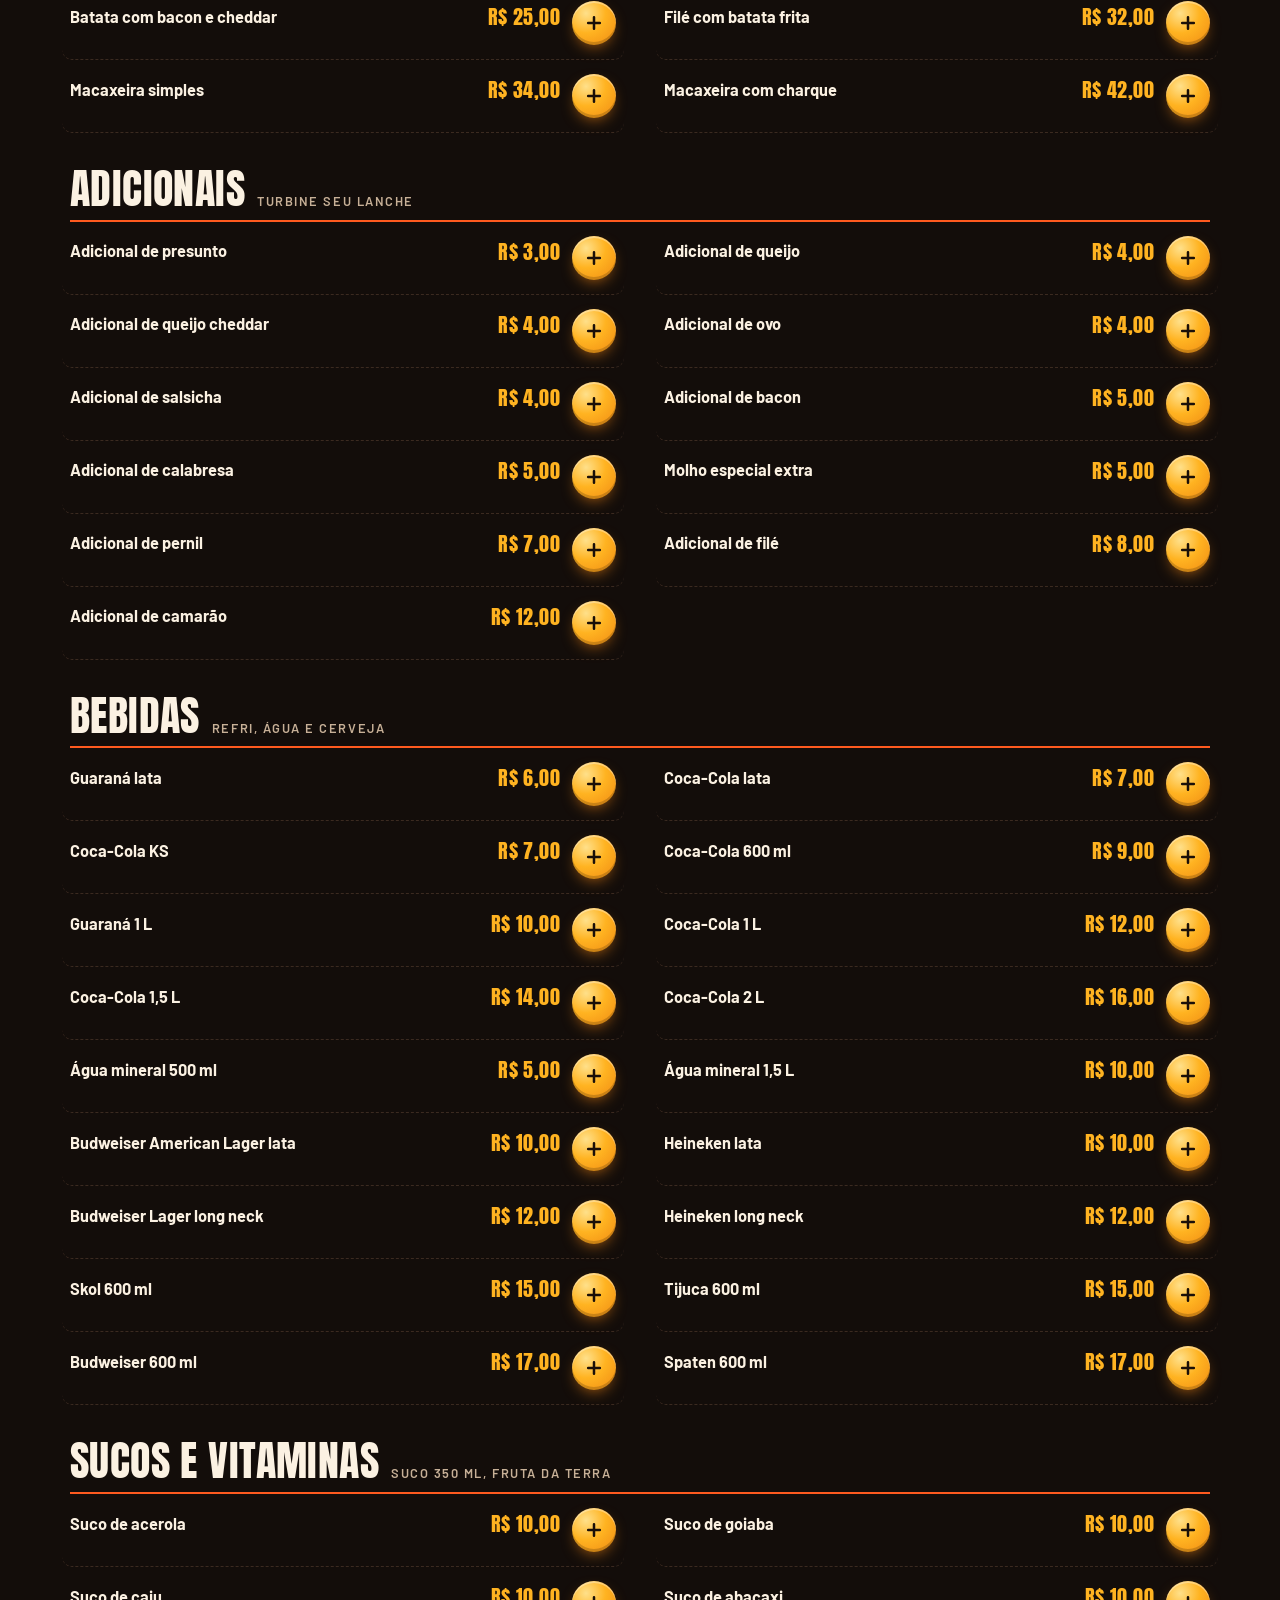
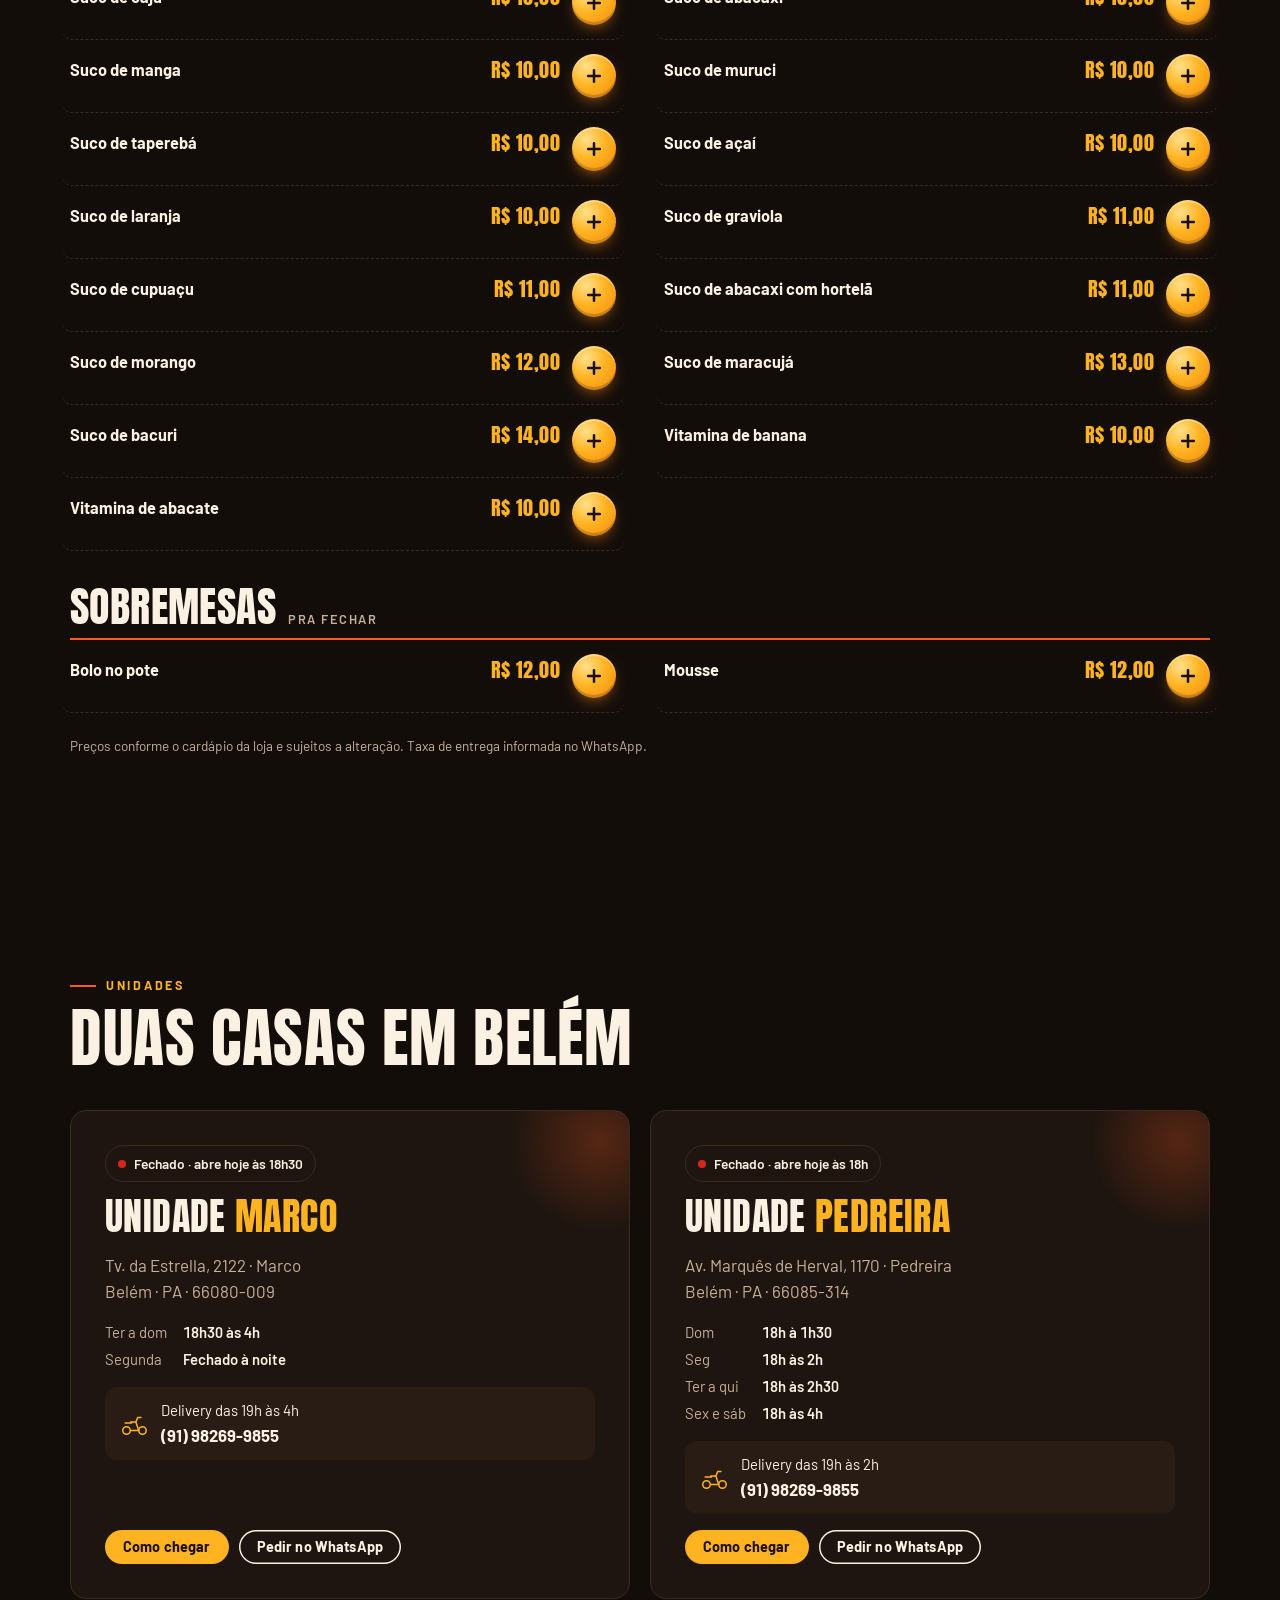
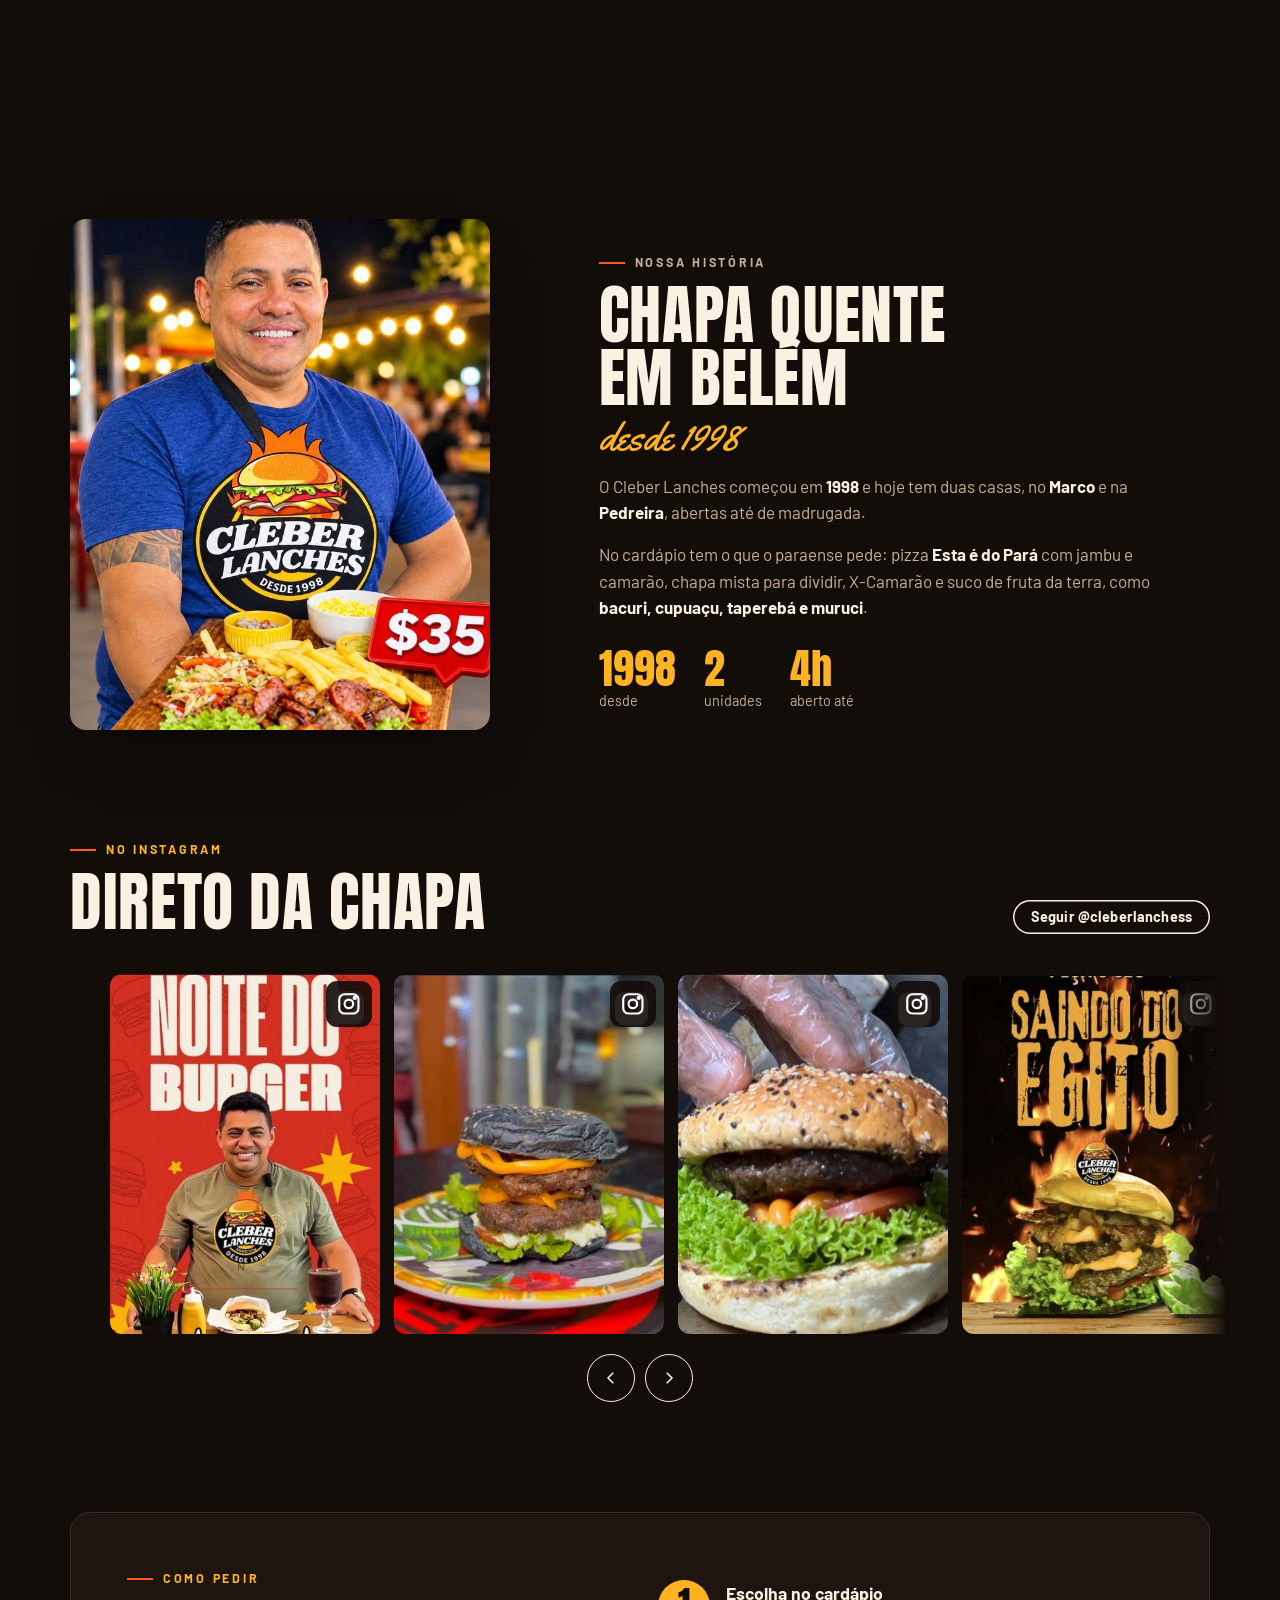
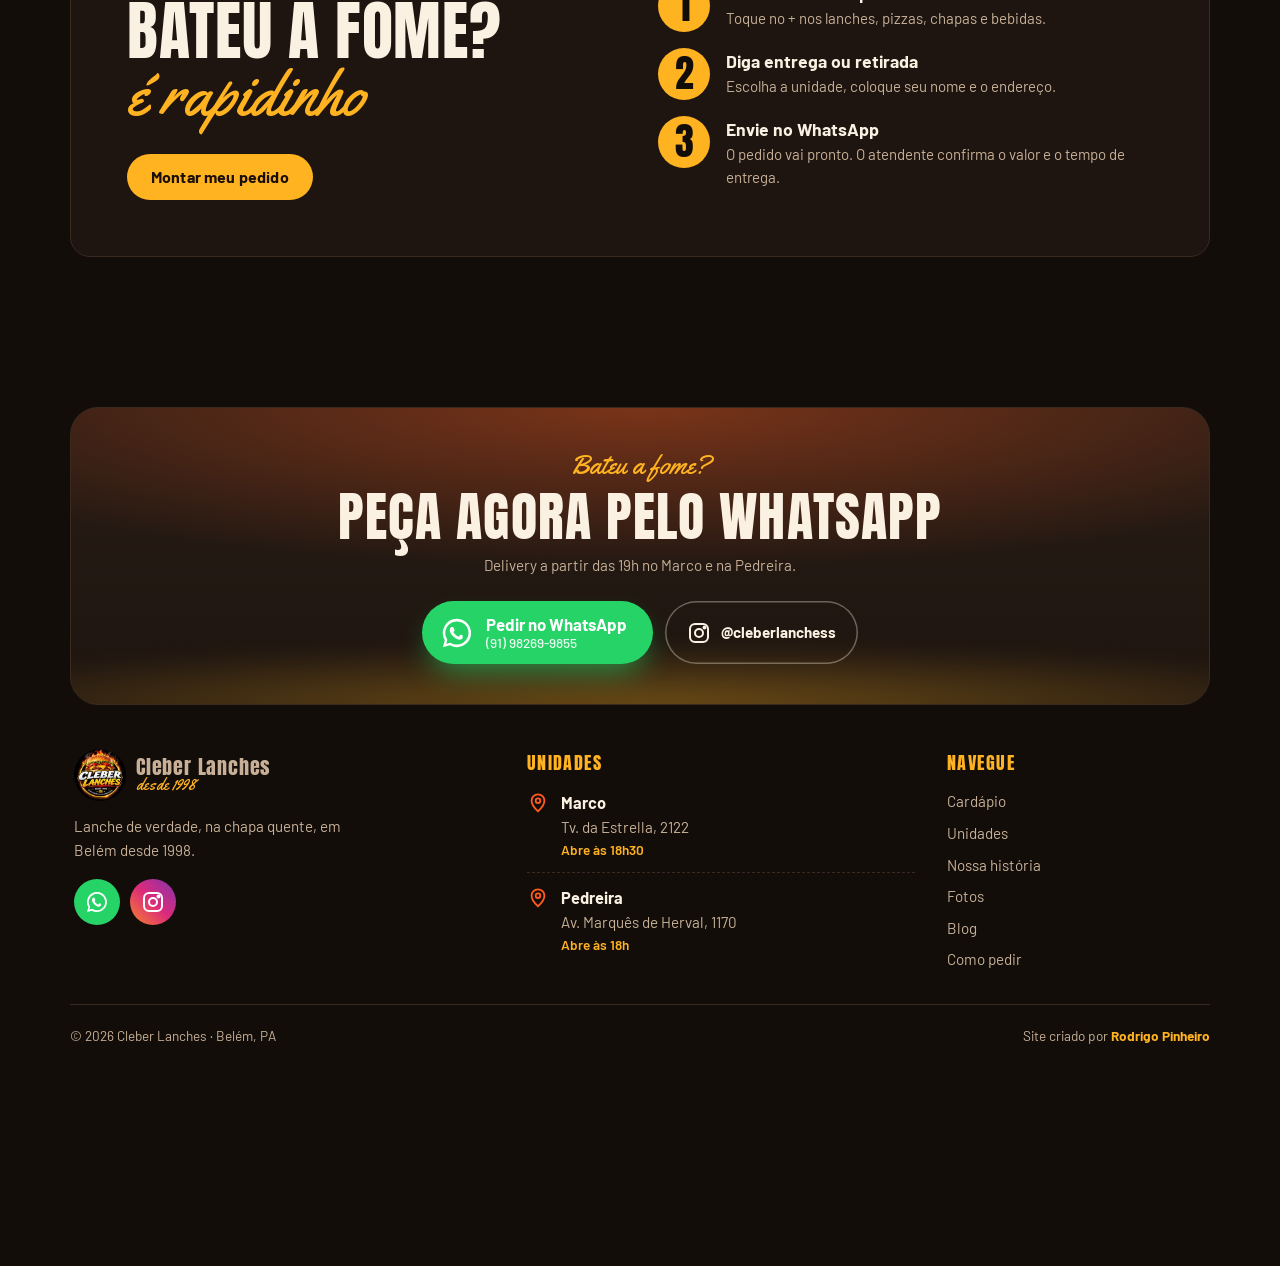
